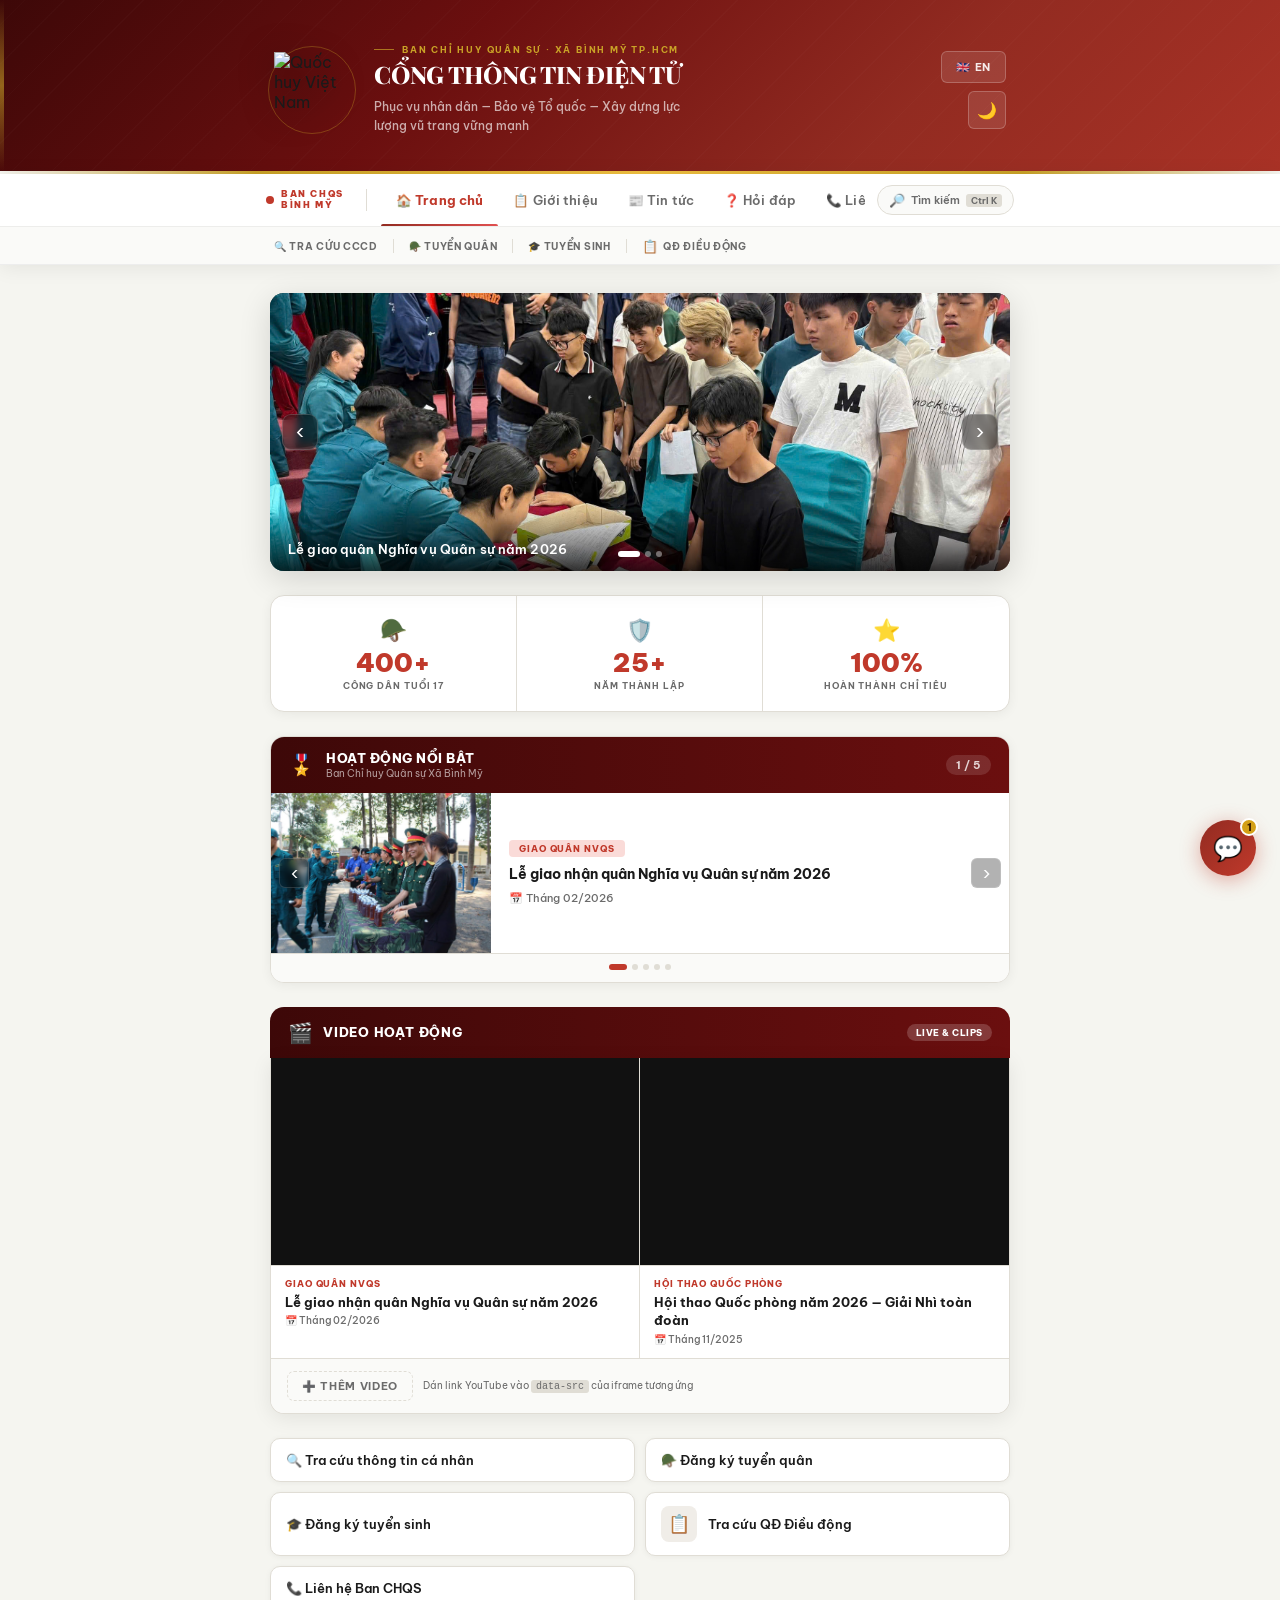
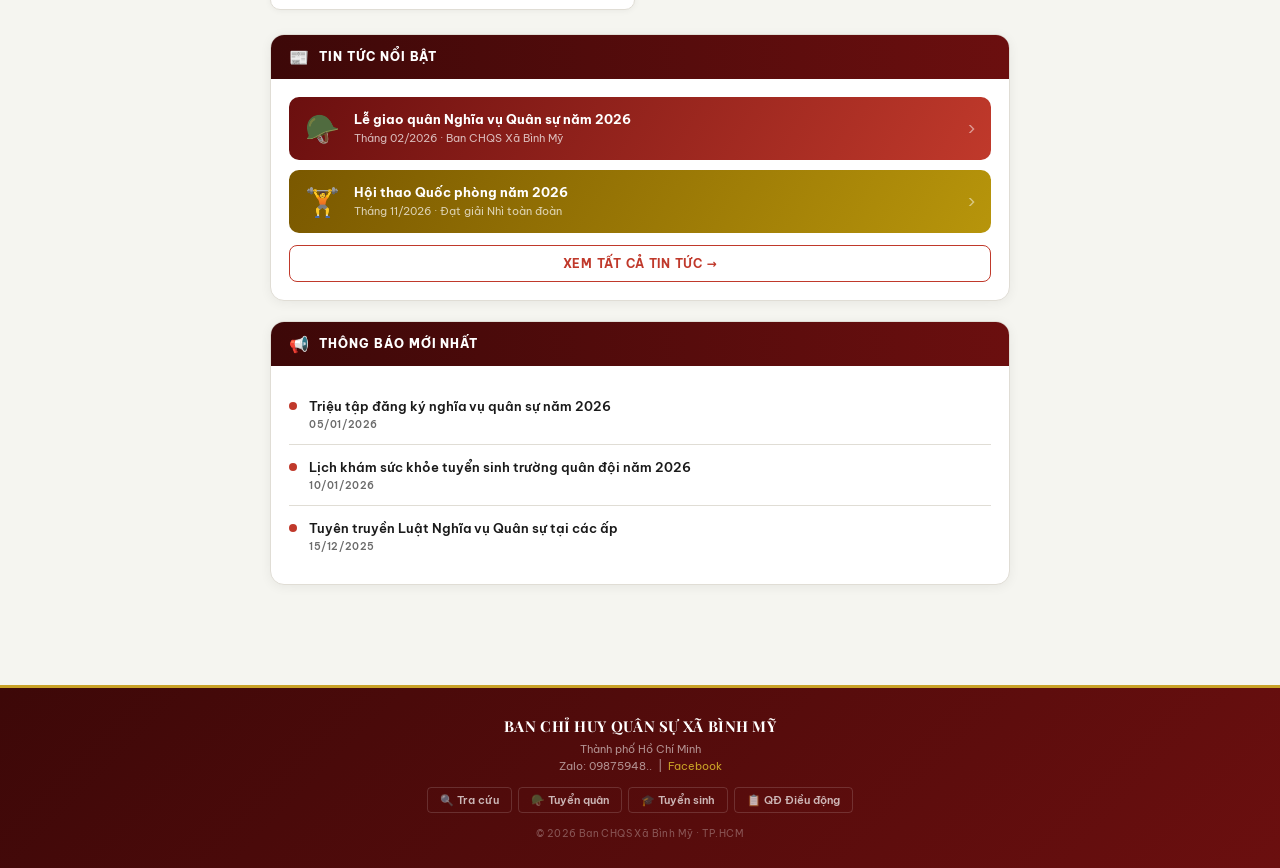
==== index.html @ fd4fa30b "Update index.html" ====
<!DOCTYPE html>
<html lang="vi">
<head>
<meta charset="UTF-8">
<meta name="viewport" content="width=device-width, initial-scale=1.0">
<title>Ban CHQS Xã Bình Mỹ — Cổng Thông Tin Điện Tử</title>
<link href="https://fonts.googleapis.com/css2?family=Be+Vietnam+Pro:wght@300;400;500;600;700;800;900&family=Playfair+Display:wght@700;800&display=swap" rel="stylesheet">
<link rel="stylesheet" href="style.css">
<style>
/* ═══════════════════ DESIGN TOKENS ═══════════════════ */
:root {
  --accent:      #C9A227;
  --accent-2:    #F0C040;
  --surface-2:   #F0EDE8;
  --card-radius: 14px;
}

/* ═══════════════════ RESET ═══════════════════ */
*,*::before,*::after{box-sizing:border-box;margin:0;padding:0}
html{scroll-behavior:smooth}
body{font-family:'Be Vietnam Pro',system-ui,sans-serif;background:var(--bg,#F2EFE9);color:var(--text,#1A1A1A);-webkit-font-smoothing:antialiased;overflow-x:hidden}
img{display:block;max-width:100%}
button{font-family:inherit;cursor:pointer}
a{text-decoration:none;color:inherit}

/* ═══════════════════ HERO ═══════════════════ */
.hero{width:100%;background:linear-gradient(135deg,#3D0808 0%,#6B0F0F 35%,#922B21 70%,#A93226 100%);position:relative;overflow:hidden}
.hero::before{content:'';position:absolute;inset:0;background:repeating-linear-gradient(-45deg,rgba(255,255,255,.015) 0px,rgba(255,255,255,.015) 1px,transparent 1px,transparent 28px)}
.hero::after{content:'';position:absolute;left:0;top:0;bottom:0;width:4px;background:linear-gradient(180deg,transparent,var(--accent),transparent);opacity:.6}
.hero-inner{max-width:780px;margin:0 auto;padding:44px 24px 36px;display:flex;align-items:center;gap:24px;position:relative;z-index:1}
.hero-logo-wrap{flex-shrink:0;position:relative}
.hero-logo-ring{position:absolute;inset:-6px;border-radius:50%;border:1.5px solid rgba(201,162,39,.35);animation:pulse-ring 3s ease-in-out infinite}
@keyframes pulse-ring{0%,100%{opacity:.35;transform:scale(1)}50%{opacity:.6;transform:scale(1.04)}}
.hero-logo{width:76px;height:76px;filter:drop-shadow(0 6px 18px rgba(0,0,0,.45));position:relative}
.hero-eyebrow{font-size:9px;font-weight:700;color:var(--accent);text-transform:uppercase;letter-spacing:.2em;margin-bottom:5px;display:flex;align-items:center;gap:8px}
.hero-eyebrow::before{content:'';width:20px;height:1px;background:var(--accent);opacity:.7}
.hero-title{font-family:'Playfair Display',serif;font-size:24px;font-weight:800;color:#fff;line-height:1.2;margin-bottom:8px;letter-spacing:-.01em}
.hero-tagline{font-size:12px;font-weight:500;color:rgba(255,255,255,.65);line-height:1.6;max-width:320px}
.hero-controls{margin-left:auto;display:flex;flex-direction:column;align-items:flex-end;gap:8px;flex-shrink:0}
.lang-btn{background:rgba(255,255,255,.1);border:1px solid rgba(255,255,255,.22);color:rgba(255,255,255,.9);padding:8px 14px;border-radius:6px;font-size:11px;font-weight:700;letter-spacing:.06em;transition:background .2s,border-color .2s;white-space:nowrap}
.lang-btn:hover{background:rgba(255,255,255,.18);border-color:rgba(255,255,255,.4)}
.theme-toggle{width:38px;height:38px;border-radius:6px;border:1px solid rgba(255,255,255,.22);background:rgba(255,255,255,.1);color:#fff;display:flex;align-items:center;justify-content:center;font-size:16px;transition:background .2s}
.theme-toggle:hover{background:rgba(255,255,255,.18)}
.gold-rule{width:100%;height:3px;background:linear-gradient(90deg,transparent 0%,var(--accent) 20%,var(--accent-2) 50%,var(--accent) 80%,transparent 100%)}

/* ═══════════════════ NAV REDESIGNED ═══════════════════ */
.main-nav{width:100%;position:sticky;top:0;z-index:300;background:var(--surface,#fff);border-bottom:1px solid rgba(0,0,0,.07);box-shadow:0 2px 20px rgba(0,0,0,.08);transition:box-shadow .3s}
.main-nav.scrolled{box-shadow:0 4px 32px rgba(0,0,0,.14)}

/* Top bar */
.nav-top{max-width:780px;margin:0 auto;display:flex;align-items:center;height:52px;padding:0 16px;gap:6px;position:relative}

/* Brand mark */
.nav-brand{display:flex;align-items:center;gap:7px;flex-shrink:0;margin-right:8px;text-decoration:none}
.nav-brand-pulse{width:8px;height:8px;border-radius:50%;background:var(--red,#C0392B);position:relative}
.nav-brand-pulse::after{content:'';position:absolute;inset:-3px;border-radius:50%;border:1.5px solid var(--red,#C0392B);opacity:0;animation:ripple 2s ease-out infinite}
@keyframes ripple{0%{opacity:.6;transform:scale(1)}100%{opacity:0;transform:scale(2.2)}}
.nav-brand-label{font-size:9px;font-weight:900;letter-spacing:.18em;text-transform:uppercase;color:var(--red,#C0392B);line-height:1.2;max-width:72px;display:none}

/* Tab rail with gliding indicator */
.nav-tabs{display:flex;align-items:stretch;flex:1;height:100%;position:relative;overflow-x:auto;scrollbar-width:none}
.nav-tabs::-webkit-scrollbar{display:none}
.nav-indicator{position:absolute;bottom:0;height:2.5px;background:linear-gradient(90deg,#922B21,#E05050);border-radius:2px 2px 0 0;transition:left .3s cubic-bezier(.4,0,.2,1),width .3s cubic-bezier(.4,0,.2,1);pointer-events:none}
.nav-tab{flex-shrink:0;height:100%;padding:0 15px;display:flex;align-items:center;gap:6px;font-size:12.5px;font-weight:600;color:var(--text-muted,#6B6B6B);background:none;border:none;white-space:nowrap;position:relative;transition:color .2s;letter-spacing:.01em}
.nav-tab .t-icon{font-size:14px;transition:transform .2s}
.nav-tab:hover{color:var(--red,#C0392B)}
.nav-tab:hover .t-icon{transform:scale(1.15)}
.nav-tab.active{color:var(--red,#C0392B);font-weight:700}

/* Right controls */
.nav-controls{display:flex;align-items:center;gap:5px;flex-shrink:0;margin-left:6px}
.nav-search-pill{display:flex;align-items:center;gap:6px;height:30px;padding:0 11px;background:var(--surface-alt,#F8F6F2);border:1px solid var(--border,#E0DAD0);border-radius:20px;font-size:11px;font-weight:600;color:var(--text-muted,#6B6B6B);cursor:pointer;transition:all .2s;white-space:nowrap}
.nav-search-pill:hover{border-color:var(--red,#C0392B);color:var(--red,#C0392B);background:rgba(192,57,43,.05)}
.nav-search-pill .pill-icon{font-size:13px}
.pill-kbd{font-size:9px;font-weight:700;padding:1px 5px;border-radius:3px;background:var(--border,#E0DAD0);color:var(--text-muted,#6B6B6B)}
.nav-icon-btn{width:30px;height:30px;border-radius:7px;border:1px solid var(--border,#E0DAD0);background:none;color:var(--text-muted,#6B6B6B);display:flex;align-items:center;justify-content:center;font-size:15px;transition:all .15s}
.nav-icon-btn:hover{background:var(--surface-alt,#F8F6F2);color:var(--text,#1A1A1A)}

/* Sub-links bar */
.nav-subbar{border-top:1px solid rgba(0,0,0,.05);background:var(--surface-alt,#F8F6F2);overflow:hidden;transition:max-height .3s cubic-bezier(.4,0,.2,1),opacity .3s;max-height:38px;opacity:1}
.nav-subbar-inner{max-width:780px;margin:0 auto;display:flex;align-items:center;height:38px;padding:0 14px;gap:2px;overflow-x:auto;scrollbar-width:none}
.nav-subbar-inner::-webkit-scrollbar{display:none}
.nav-sublink{flex-shrink:0;height:26px;padding:0 10px;display:flex;align-items:center;gap:5px;font-size:10px;font-weight:700;color:var(--text-muted,#6B6B6B);background:none;border:none;border-radius:5px;text-transform:uppercase;letter-spacing:.07em;transition:background .15s,color .15s;white-space:nowrap;text-decoration:none}
.nav-sublink:hover{background:rgba(192,57,43,.09);color:var(--red,#C0392B)}
.nav-sublink .sl-icon{font-size:13px}
.nav-sub-sep{width:1px;height:14px;background:var(--border,#E0DAD0);flex-shrink:0;margin:0 3px}

/* Mobile hamburger */
.nav-hamburger{display:none;width:30px;height:30px;border-radius:7px;border:1px solid var(--border,#E0DAD0);background:none;color:var(--text-muted,#6B6B6B);align-items:center;justify-content:center;font-size:18px;transition:background .15s;flex-shrink:0}
.nav-hamburger:hover{background:var(--surface-alt,#F8F6F2)}

/* Mobile drawer */
.nav-drawer{display:none;flex-direction:column;background:var(--surface,#fff);border-top:1px solid rgba(0,0,0,.06);overflow:hidden;max-height:0;transition:max-height .35s cubic-bezier(.4,0,.2,1)}
.nav-drawer.open{max-height:500px}
.nav-drawer-section-label{padding:9px 20px 4px;font-size:9px;font-weight:800;color:var(--text-muted,#6B6B6B);text-transform:uppercase;letter-spacing:.14em;background:var(--surface-alt,#F8F6F2)}
.nav-drawer-item{display:flex;align-items:center;gap:12px;padding:13px 20px;border-bottom:1px solid rgba(0,0,0,.04);font-size:14px;font-weight:600;color:var(--text,#1A1A1A);background:none;border-left:none;border-right:none;border-top:none;text-align:left;cursor:pointer;transition:background .15s,color .15s}
.nav-drawer-item:hover,.nav-drawer-item.active{background:rgba(192,57,43,.05);color:var(--red,#C0392B)}
.nav-drawer-item .di-icon{font-size:18px;width:26px;text-align:center}

/* Dark nav */
body.dark .main-nav{background:var(--surface);border-bottom-color:var(--border)}
body.dark .nav-subbar{background:var(--surface-alt)}
body.dark .nav-search-pill{background:var(--surface-alt);border-color:var(--border)}
body.dark .nav-icon-btn{border-color:var(--border)}
body.dark .nav-brand-label{color:var(--red)}
body.dark .nav-drawer{background:var(--surface)}
body.dark .nav-drawer-section-label{background:var(--surface-alt)}

/* ═══════════════════ SEARCH OVERLAY ═══════════════════ */
.search-overlay{display:none;position:fixed;inset:0;background:rgba(10,10,10,.65);backdrop-filter:blur(6px);z-index:500;padding:72px 16px 16px}
.search-overlay.open{display:block;animation:fadeIn .15s ease}
@keyframes fadeIn{from{opacity:0}to{opacity:1}}
.search-box{max-width:640px;margin:0 auto;background:var(--surface,#fff);border-radius:14px;box-shadow:0 24px 72px rgba(0,0,0,.4);overflow:hidden;animation:slideDown .22s ease}
@keyframes slideDown{from{opacity:0;transform:translateY(-18px)}to{opacity:1;transform:none}}
.search-input-wrap{display:flex;align-items:center;gap:10px;padding:14px 16px;border-bottom:1px solid var(--border,#E0DAD0)}
.search-input-wrap input{flex:1;border:none;outline:none;font-family:inherit;font-size:15px;background:transparent;color:var(--text,#1A1A1A)}
.search-input-wrap input::placeholder{color:var(--text-muted,#6B6B6B)}
.search-icon-btn{font-size:18px;color:var(--red,#C0392B);flex-shrink:0}
.search-close-btn{background:none;border:none;font-size:18px;color:var(--text-muted,#6B6B6B);flex-shrink:0;transition:color .2s}
.search-close-btn:hover{color:var(--red,#C0392B)}
.search-results{max-height:400px;overflow-y:auto}
.search-hint,.search-empty{padding:24px 16px;text-align:center;font-size:13px;color:var(--text-muted,#6B6B6B)}
.search-result-item{display:flex;gap:12px;align-items:flex-start;padding:12px 16px;cursor:pointer;border-bottom:1px solid var(--border,#E0DAD0);transition:background .12s}
.search-result-item:last-child{border-bottom:none}
.search-result-item:hover{background:var(--surface-alt,#F8F6F2)}
.search-result-icon{font-size:18px;flex-shrink:0;margin-top:1px}
.search-result-cat{font-size:9px;font-weight:700;color:var(--red,#C0392B);text-transform:uppercase;letter-spacing:.08em;margin-bottom:2px}
.search-result-title{font-size:13px;font-weight:600;color:var(--text,#1A1A1A);line-height:1.4}
.search-result-title mark{background:rgba(201,162,39,.2);color:#7A5C00;border-radius:2px;padding:0 2px;font-weight:700}
.search-result-desc{font-size:11px;color:var(--text-muted,#6B6B6B);margin-top:2px}

/* ═══════════════════ MAIN CONTAINER ═══════════════════ */
.main-container{max-width:780px;margin:28px auto 0;padding:0 20px 64px}
.section-page{display:none}
.section-page.active{display:block;animation:sectionIn .3s ease}
@keyframes sectionIn{from{opacity:0;transform:translateY(14px)}to{opacity:1;transform:none}}

/* ═══════════════════ SLIDER ═══════════════════ */
.slider-wrap{position:relative;border-radius:var(--card-radius);overflow:hidden;margin-bottom:24px;box-shadow:0 8px 32px rgba(0,0,0,.14);background:#111;aspect-ratio:16/6}
.slider-track{display:flex;transition:transform .48s cubic-bezier(.4,0,.2,1);height:100%}
.slide{min-width:100%;position:relative;height:100%;flex-shrink:0;overflow:hidden}
.slide img{width:100%;height:100%;object-fit:cover;display:block;transition:transform 6s ease}
.slider-wrap:hover .slide img{transform:scale(1.03)}
.slide-placeholder{display:none;width:100%;height:100%;background:linear-gradient(135deg,#2a0a0a,#6B0F0F);flex-direction:column;align-items:center;justify-content:center;gap:8px;color:rgba(255,255,255,.4);font-size:12px}
.slide-placeholder span{font-size:36px}
.slide-caption{position:absolute;bottom:0;left:0;right:0;background:linear-gradient(transparent,rgba(0,0,0,.78));color:#fff;font-size:13px;font-weight:600;padding:32px 18px 14px;letter-spacing:.01em}
.slider-btn{position:absolute;top:50%;transform:translateY(-50%);background:rgba(0,0,0,.38);border:1px solid rgba(255,255,255,.18);backdrop-filter:blur(4px);color:#fff;font-size:20px;width:36px;height:36px;border-radius:9px;display:flex;align-items:center;justify-content:center;transition:background .2s,transform .2s;z-index:5;padding:0;line-height:1}
.slider-btn:hover{background:rgba(0,0,0,.6);transform:translateY(-50%) scale(1.06)}
.slider-prev{left:12px}
.slider-next{right:12px}
.slider-dots{position:absolute;bottom:14px;left:50%;transform:translateX(-50%);display:flex;gap:5px;z-index:5}
.dot{width:6px;height:6px;border-radius:3px;background:rgba(255,255,255,.4);border:none;transition:all .25s;cursor:pointer}
.dot.active{background:#fff;width:22px}

/* ═══════════════════ STATS STRIP ═══════════════════ */
.stats-strip{display:grid;grid-template-columns:repeat(3,1fr);background:var(--surface,#fff);border:1px solid var(--border,#E0DAD0);border-radius:var(--card-radius);overflow:hidden;margin-bottom:24px;box-shadow:0 2px 12px rgba(0,0,0,.06)}
.stat-cell{padding:20px 16px;text-align:center;border-right:1px solid var(--border,#E0DAD0);position:relative;transition:background .2s;cursor:default}
.stat-cell:last-child{border-right:none}
.stat-cell:hover{background:rgba(192,57,43,.03)}
.stat-cell::after{content:'';position:absolute;bottom:0;left:25%;right:25%;height:2px;background:var(--red,#C0392B);border-radius:1px;opacity:0;transition:opacity .2s,left .2s,right .2s}
.stat-cell:hover::after{opacity:1;left:15%;right:15%}
.stat-icon{font-size:22px;margin-bottom:6px}
.stat-icon img{width:28px;height:28px;object-fit:contain;margin:0 auto}
.stat-num{font-size:26px;font-weight:900;color:var(--red,#C0392B);line-height:1;margin-bottom:4px}
.stat-lbl{font-size:9px;font-weight:700;color:var(--text-muted,#6B6B6B);text-transform:uppercase;letter-spacing:.1em}

/* ═══════════════════ ACTIVITY SLIDER ═══════════════════ */
.act-wrap{background:var(--surface,#fff);border:1px solid var(--border,#E0DAD0);border-radius:var(--card-radius);overflow:hidden;margin-bottom:24px;box-shadow:0 2px 12px rgba(0,0,0,.06)}
.act-head{background:linear-gradient(90deg,#3D0808,#6B0F0F);padding:13px 18px;display:flex;align-items:center;gap:12px}
.act-head-icon{font-size:20px}
.act-head-title{font-size:13px;font-weight:800;color:#fff;letter-spacing:.04em}
.act-head-sub{font-size:10px;color:rgba(255,255,255,.6);margin-top:1px}
.act-counter{margin-left:auto;font-size:11px;font-weight:700;color:rgba(255,255,255,.8);background:rgba(255,255,255,.12);padding:3px 10px;border-radius:20px}
.act-track-wrap{position:relative;overflow:hidden}
.act-track{display:flex;transition:transform .42s cubic-bezier(.4,0,.2,1)}
.act-slide{min-width:100%;flex-shrink:0;display:flex;align-items:stretch}
.act-img-area{width:220px;min-width:220px;height:160px;overflow:hidden;flex-shrink:0;position:relative}
.act-img-area img{width:100%;height:100%;object-fit:cover;transition:transform .4s ease}
.act-img-area:hover img{transform:scale(1.06)}
.act-img-ph{display:none;width:100%;height:100%;background:linear-gradient(135deg,#3a0a0a,#6B0F0F);align-items:center;justify-content:center;font-size:38px}
.act-info{flex:1;padding:16px 18px;display:flex;flex-direction:column;justify-content:center;gap:7px}
.act-tag{display:inline-flex;align-self:flex-start;font-size:9px;font-weight:800;padding:3px 10px;border-radius:4px;background:var(--red-light,#FADBD8);color:var(--red,#C0392B);text-transform:uppercase;letter-spacing:.1em}
.act-name{font-size:14px;font-weight:700;color:var(--text,#1A1A1A);line-height:1.45}
.act-date{font-size:11px;color:var(--text-muted,#6B6B6B);font-weight:500}
.act-nav-btn{position:absolute;top:50%;transform:translateY(-50%);background:rgba(0,0,0,.3);border:1px solid rgba(255,255,255,.15);backdrop-filter:blur(3px);color:#fff;font-size:18px;width:30px;height:30px;border-radius:6px;display:flex;align-items:center;justify-content:center;z-index:5;transition:background .2s;padding:0}
.act-nav-btn:hover{background:rgba(0,0,0,.55)}
.act-prev-btn{left:8px}
.act-next-btn{right:8px}
.act-dots-row{display:flex;justify-content:center;gap:5px;padding:10px 0 12px;background:var(--surface-alt,#F8F6F2);border-top:1px solid var(--border,#E0DAD0)}
.act-dot{width:6px;height:6px;border-radius:3px;background:var(--border,#E0DAD0);border:none;cursor:pointer;transition:all .22s}
.act-dot.active{background:var(--red,#C0392B);width:18px}

/* ═══════════════════ VIDEO SECTION ═══════════════════ */
.video-section{margin-bottom:24px}
.vs-head{background:linear-gradient(90deg,#3D0808,#6B0F0F);border-radius:var(--card-radius) var(--card-radius) 0 0;padding:13px 18px;display:flex;align-items:center;gap:10px}
.vs-head-icon{font-size:20px}
.vs-head-title{font-size:13px;font-weight:800;color:#fff;text-transform:uppercase;letter-spacing:.06em;flex:1}
.vs-head-badge{font-size:9px;font-weight:800;color:#fff;background:rgba(255,255,255,.18);padding:3px 9px;border-radius:20px;letter-spacing:.06em}

.vs-grid{display:grid;grid-template-columns:1fr 1fr;gap:0;background:var(--surface,#fff);border:1px solid var(--border,#E0DAD0);border-top:none;border-radius:0 0 var(--card-radius) var(--card-radius);overflow:hidden;box-shadow:0 4px 20px rgba(0,0,0,.08)}

/* Video card */
.video-card{position:relative;overflow:hidden;cursor:pointer;group:true}
.video-card:first-child{border-right:1px solid var(--border,#E0DAD0)}
.video-embed-wrap{position:relative;width:100%;padding-bottom:56.25%;background:#111}
.video-embed-wrap iframe{position:absolute;inset:0;width:100%;height:100%;border:none}

/* Custom video upload area */
.video-placeholder{position:relative;padding-bottom:56.25%;background:linear-gradient(135deg,#1a1a1a,#2a0a0a);overflow:hidden}
.video-ph-inner{position:absolute;inset:0;display:flex;flex-direction:column;align-items:center;justify-content:center;gap:10px;color:rgba(255,255,255,.5)}
.video-ph-icon{font-size:40px;opacity:.6}
.video-ph-text{font-size:12px;font-weight:600;text-align:center;line-height:1.5}
.video-ph-sub{font-size:10px;opacity:.6;text-align:center}

/* Play overlay */
.video-play-overlay{position:absolute;inset:0;display:flex;align-items:center;justify-content:center;background:rgba(0,0,0,.35);opacity:0;transition:opacity .25s;z-index:2}
.video-card:hover .video-play-overlay{opacity:1}
.play-btn-circle{width:56px;height:56px;border-radius:50%;background:rgba(255,255,255,.92);display:flex;align-items:center;justify-content:center;font-size:22px;transform:scale(.85);transition:transform .25s}
.video-card:hover .play-btn-circle{transform:scale(1)}

/* Video meta */
.video-meta{padding:12px 14px;background:var(--surface,#fff);border-top:1px solid var(--border,#E0DAD0)}
.video-meta-tag{font-size:9px;font-weight:800;color:var(--red,#C0392B);text-transform:uppercase;letter-spacing:.1em;margin-bottom:4px}
.video-meta-title{font-size:13px;font-weight:700;color:var(--text,#1A1A1A);line-height:1.4;margin-bottom:3px}
.video-meta-date{font-size:10px;color:var(--text-muted,#6B6B6B);font-weight:500}

/* Add video button */
.add-video-row{grid-column:1/-1;border-top:1px solid var(--border,#E0DAD0);padding:12px 16px;display:flex;align-items:center;gap:10px;background:var(--surface-alt,#F8F6F2)}
.add-video-btn{display:flex;align-items:center;gap:7px;padding:7px 14px;border:1.5px dashed var(--border,#E0DAD0);border-radius:7px;background:none;font-family:inherit;font-size:11px;font-weight:700;color:var(--text-muted,#6B6B6B);cursor:pointer;transition:all .2s;text-transform:uppercase;letter-spacing:.06em}
.add-video-btn:hover{border-color:var(--red,#C0392B);color:var(--red,#C0392B);background:rgba(192,57,43,.05)}
.add-video-hint{font-size:10px;color:var(--text-muted,#6B6B6B);flex:1}

/* ═══════════════════ QUICK GRID ═══════════════════ */
.quick-grid{display:grid;grid-template-columns:repeat(2,1fr);gap:10px;margin-bottom:24px}
.quick-card{background:var(--surface,#fff);border:1px solid var(--border,#E0DAD0);border-radius:10px;padding:13px 15px;display:flex;align-items:center;gap:11px;font-size:13px;font-weight:600;color:var(--text,#1A1A1A);box-shadow:0 1px 6px rgba(0,0,0,.05);transition:border-color .2s,box-shadow .2s,transform .18s;cursor:pointer;position:relative;overflow:hidden}
.quick-card::before{content:'';position:absolute;inset:0;background:linear-gradient(135deg,rgba(192,57,43,.04),transparent);opacity:0;transition:opacity .2s}
.quick-card:hover{border-color:var(--red,#C0392B);box-shadow:0 6px 20px rgba(192,57,43,.13);transform:translateY(-2px);color:var(--red,#C0392B)}
.quick-card:hover::before{opacity:1}
.quick-icon{width:36px;height:36px;border-radius:8px;background:var(--surface-2,#F0EDE8);display:flex;align-items:center;justify-content:center;font-size:18px;flex-shrink:0;transition:background .2s,transform .2s}
.quick-card:hover .quick-icon{background:rgba(192,57,43,.1);transform:scale(1.1)}

/* ═══════════════════ SECTION CARD ═══════════════════ */
.s-card{background:var(--surface,#fff);border:1px solid var(--border,#E0DAD0);border-radius:var(--card-radius);overflow:hidden;margin-bottom:20px;box-shadow:0 2px 12px rgba(0,0,0,.06)}
.s-card-head{background:linear-gradient(90deg,#3D0808,#6B0F0F);padding:12px 18px;display:flex;align-items:center;gap:10px}
.s-card-head h3{font-size:12px;font-weight:800;color:#fff;text-transform:uppercase;letter-spacing:.08em;flex:1}
.s-card-head .h-icon{font-size:16px}
.s-card-body{padding:18px}

/* ═══════════════════ NEWS BANNERS ═══════════════════ */
.news-banner{display:flex;align-items:center;gap:14px;padding:14px 16px;border-radius:10px;margin-bottom:10px;cursor:pointer;transition:opacity .2s,transform .18s;position:relative;overflow:hidden}
.news-banner::after{content:'';position:absolute;inset:0;background:rgba(255,255,255,.06);opacity:0;transition:opacity .2s}
.news-banner:hover{opacity:.95;transform:translateX(4px)}
.news-banner:hover::after{opacity:1}
.news-banner-1{background:linear-gradient(120deg,#6B0F0F,#C0392B)}
.news-banner-2{background:linear-gradient(120deg,#7A5800,#B7950B)}
.nb-icon{font-size:28px;flex-shrink:0}
.nb-text h4{font-size:13px;font-weight:700;color:#fff;margin-bottom:3px;line-height:1.3}
.nb-text p{font-size:11px;color:rgba(255,255,255,.7)}
.nb-arrow{margin-left:auto;font-size:18px;color:rgba(255,255,255,.5);flex-shrink:0;transition:transform .2s}
.news-banner:hover .nb-arrow{transform:translateX(4px)}
.viewall-btn{display:flex;align-items:center;justify-content:center;gap:6px;width:100%;padding:10px;margin-top:12px;background:none;border:1.5px solid var(--red,#C0392B);border-radius:8px;font-family:inherit;font-size:12px;font-weight:700;color:var(--red,#C0392B);text-transform:uppercase;letter-spacing:.06em;transition:background .2s,color .2s,transform .15s}
.viewall-btn:hover{background:var(--red,#C0392B);color:#fff;transform:translateY(-1px)}

/* ═══════════════════ NOTICE LIST ═══════════════════ */
.notice-list{display:flex;flex-direction:column}
.notice-item{display:flex;gap:12px;align-items:flex-start;padding:13px 0;border-bottom:1px solid var(--border,#E0DAD0);transition:padding-left .2s}
.notice-item:last-child{border-bottom:none}
.notice-item:hover{padding-left:6px}
.notice-dot{width:8px;height:8px;border-radius:50%;background:var(--red,#C0392B);flex-shrink:0;margin-top:5px;transition:transform .2s}
.notice-item:hover .notice-dot{transform:scale(1.4)}
.notice-title{font-size:13px;font-weight:600;color:var(--text,#1A1A1A);line-height:1.4;margin-bottom:3px}
.notice-date{font-size:10px;color:var(--text-muted,#6B6B6B);font-weight:600;text-transform:uppercase;letter-spacing:.06em}

/* ═══════════════════ NEWS LIST ═══════════════════ */
.news-list{display:flex;flex-direction:column;gap:12px}
.news-item{display:flex;gap:14px;padding:14px;background:var(--surface,#fff);border:1px solid var(--border,#E0DAD0);border-radius:10px;cursor:pointer;transition:border-color .2s,box-shadow .2s,transform .18s;box-shadow:0 1px 6px rgba(0,0,0,.05)}
.news-item:hover{border-color:var(--red,#C0392B);box-shadow:0 6px 22px rgba(192,57,43,.12);transform:translateY(-2px)}
.news-thumb{width:72px;height:66px;border-radius:8px;background:var(--surface-2,#F0EDE8);display:flex;align-items:center;justify-content:center;font-size:26px;flex-shrink:0;transition:transform .2s}
.news-item:hover .news-thumb{transform:scale(1.06)}
.news-content{flex:1;min-width:0}
.news-cat{font-size:9px;font-weight:800;padding:2px 8px;border-radius:4px;background:var(--red-light,#FADBD8);color:var(--red,#C0392B);text-transform:uppercase;letter-spacing:.08em;display:inline-block;margin-bottom:5px}
.news-title{font-size:13px;font-weight:600;color:var(--text,#1A1A1A);line-height:1.45;margin-bottom:4px}
.news-date{font-size:10px;color:var(--text-muted,#6B6B6B);font-weight:500}

/* NEWS MODAL */
.news-modal{display:none;position:fixed;inset:0;background:rgba(10,10,10,.65);backdrop-filter:blur(5px);z-index:600;padding:16px;overflow-y:auto}
.news-modal.open{display:flex;align-items:flex-start;justify-content:center}
.news-modal-box{background:var(--surface,#fff);border-radius:14px;max-width:680px;width:100%;margin-top:24px;overflow:hidden;box-shadow:0 24px 72px rgba(0,0,0,.35);animation:sectionIn .25s ease}
.news-modal-head{background:linear-gradient(90deg,#3D0808,#C0392B);padding:15px 18px;display:flex;align-items:center;justify-content:space-between}
.news-modal-head h3{font-size:13px;font-weight:700;color:#fff;flex:1;line-height:1.4}
.modal-close-btn{width:28px;height:28px;border-radius:6px;background:rgba(255,255,255,.15);border:none;color:#fff;font-size:14px;display:flex;align-items:center;justify-content:center;flex-shrink:0;margin-left:12px;transition:background .2s}
.modal-close-btn:hover{background:rgba(255,255,255,.28)}
.news-modal-body{padding:18px}
.img-placeholder{width:100%;height:160px;background:var(--surface-2,#F0EDE8);border-radius:8px;border:1px dashed var(--border,#E0DAD0);display:flex;flex-direction:column;align-items:center;justify-content:center;color:var(--text-muted,#6B6B6B);font-size:12px;gap:8px;margin-bottom:14px}
.img-placeholder span{font-size:32px}
.news-modal-body p{font-size:14px;color:var(--text,#1A1A1A);line-height:1.8}

/* ═══════════════════ GIỚI THIỆU ═══════════════════ */
.intro-block{padding:14px 0;border-bottom:1px solid var(--border,#E0DAD0)}
.intro-block:last-child{border-bottom:none}
.intro-block p{font-size:14px;color:var(--text,#1A1A1A);line-height:1.75;text-align:justify}
.org-chart{display:flex;flex-direction:column;gap:8px}
.org-item{display:flex;align-items:center;gap:12px;padding:12px 14px;background:var(--surface-alt,#F8F6F2);border-radius:8px;border-left:3px solid var(--red,#C0392B);transition:transform .2s,box-shadow .2s}
.org-item:hover{transform:translateX(3px);box-shadow:0 2px 12px rgba(192,57,43,.1)}
.org-item.sub{margin-left:20px;border-left-color:var(--accent,#C9A227)}
.org-icon-wrap{width:36px;height:36px;border-radius:8px;background:var(--surface,#fff);border:1px solid var(--border,#E0DAD0);display:flex;align-items:center;justify-content:center;font-size:18px;flex-shrink:0}
.org-title{font-size:13px;font-weight:700;color:var(--text,#1A1A1A)}
.org-desc{font-size:11px;color:var(--text-muted,#6B6B6B);margin-top:2px;line-height:1.4}
.duty-list{list-style:none;display:flex;flex-direction:column;gap:8px}
.duty-item{display:flex;gap:12px;align-items:flex-start;padding:12px 14px;background:var(--surface-alt,#F8F6F2);border-radius:8px;border:1px solid var(--border,#E0DAD0);transition:border-color .2s}
.duty-item:hover{border-color:var(--red,#C0392B)}
.duty-num{width:24px;height:24px;border-radius:6px;background:var(--red,#C0392B);color:#fff;font-size:11px;font-weight:800;display:flex;align-items:center;justify-content:center;flex-shrink:0}
.duty-text{font-size:13px;color:var(--text,#1A1A1A);line-height:1.55}
.icon-box{width:36px;height:36px;border-radius:8px;background:var(--surface,#fff);border:1px solid var(--border,#E0DAD0);display:inline-flex;align-items:center;justify-content:center;font-size:18px;flex-shrink:0;overflow:hidden}
.icon-box img{width:20px;height:20px;object-fit:contain}

/* ═══════════════════ HỎI ĐÁP ═══════════════════ */
.faq-list{display:flex;flex-direction:column;gap:6px}
.faq-item{border:1px solid var(--border,#E0DAD0);border-radius:8px;overflow:hidden;transition:border-color .2s}
.faq-item:has(.faq-question.open){border-color:var(--red,#C0392B)}
.faq-question{width:100%;padding:13px 16px;background:var(--surface-alt,#F8F6F2);border:none;text-align:left;font-family:inherit;font-size:13px;font-weight:600;color:var(--text,#1A1A1A);cursor:pointer;display:flex;align-items:center;justify-content:space-between;gap:10px;transition:background .15s,color .15s}
.faq-question:hover{background:rgba(192,57,43,.06);color:var(--red,#C0392B)}
.faq-question.open{background:rgba(192,57,43,.08);color:var(--red,#C0392B)}
.faq-arrow{font-size:13px;flex-shrink:0;transition:transform .25s}
.faq-question.open .faq-arrow{transform:rotate(180deg)}
.faq-answer{display:none;padding:13px 16px;font-size:13px;color:var(--text,#1A1A1A);line-height:1.7;border-top:1px solid var(--border,#E0DAD0);background:var(--surface,#fff);animation:fadeIn .2s ease}
.faq-answer.open{display:block}

/* ═══════════════════ LIÊN HỆ ═══════════════════ */
.contact-grid{display:grid;grid-template-columns:1fr 1fr;gap:10px;margin-bottom:16px}
.contact-cell{display:flex;gap:12px;align-items:flex-start;padding:14px;background:var(--surface-alt,#F8F6F2);border-radius:8px;border:1px solid var(--border,#E0DAD0);transition:border-color .2s,transform .2s}
.contact-cell:hover{border-color:var(--red,#C0392B);transform:translateY(-1px)}
.contact-icon{font-size:20px;flex-shrink:0}
.contact-lbl{font-size:9px;font-weight:800;color:var(--text-muted,#6B6B6B);text-transform:uppercase;letter-spacing:.1em;margin-bottom:3px}
.contact-val{font-size:13px;font-weight:600;color:var(--text,#1A1A1A)}
.form-group{margin-bottom:12px}
.form-label{display:block;font-size:10px;font-weight:700;color:var(--text-muted,#6B6B6B);text-transform:uppercase;letter-spacing:.08em;margin-bottom:5px}
.form-control{width:100%;height:44px;border:1.5px solid var(--border,#E0DAD0);border-radius:8px;padding:0 12px;font-family:inherit;font-size:13px;color:var(--text,#1A1A1A);background:var(--surface,#fff);outline:none;transition:border-color .2s,box-shadow .2s}
.form-control:focus{border-color:var(--red,#C0392B);box-shadow:0 0 0 3px rgba(192,57,43,.08)}
.form-control::placeholder{color:var(--text-muted,#6B6B6B);font-weight:400}
textarea.form-control{height:auto;padding:10px 12px;resize:vertical;min-height:88px}
.form-row{display:grid;grid-template-columns:1fr 1fr;gap:10px}
.btn-submit{width:100%;height:46px;margin-top:12px;background:linear-gradient(90deg,#3D0808,#C0392B);color:#fff;border:none;border-radius:8px;font-family:inherit;font-size:13px;font-weight:800;letter-spacing:.06em;text-transform:uppercase;display:flex;align-items:center;justify-content:center;gap:8px;transition:opacity .2s,transform .15s}
.btn-submit:hover{opacity:.9;transform:translateY(-1px)}
.btn-submit svg{width:16px;height:16px}
.success-msg{display:none;margin-top:12px;padding:12px 14px;background:#D5F5E3;border:1px solid #A9DFBF;border-radius:8px;font-size:13px;font-weight:600;color:#1E8449;text-align:center}

/* ═══════════════════ FOOTER ═══════════════════ */
.site-footer{width:100%;background:linear-gradient(135deg,#3D0808,#6B0F0F);padding:28px 20px;margin-top:16px;border-top:3px solid var(--accent,#C9A227)}
.site-footer-inner{max-width:780px;margin:0 auto;text-align:center}
.site-footer h4{font-family:'Playfair Display',serif;font-size:15px;font-weight:700;color:#fff;margin-bottom:6px;letter-spacing:.02em}
.site-footer p{font-size:11px;color:rgba(255,255,255,.55);margin-bottom:3px}
.footer-links{display:flex;justify-content:center;flex-wrap:wrap;gap:6px;margin-top:14px}
.footer-links a{font-size:11px;font-weight:600;color:rgba(255,255,255,.7);text-decoration:none;padding:5px 12px;border-radius:4px;border:1px solid rgba(255,255,255,.15);transition:background .2s,color .2s,border-color .2s}
.footer-links a:hover{background:rgba(201,162,39,.15);color:var(--accent,#C9A227);border-color:rgba(201,162,39,.4)}
.footer-copy{font-size:10px;color:rgba(255,255,255,.3);margin-top:14px;letter-spacing:.04em}

/* ═══════════════════ DARK MODE ═══════════════════ */
body.dark .stat-cell,body.dark .news-item,body.dark .s-card,body.dark .act-wrap,body.dark .stats-strip,body.dark .quick-card{background:var(--surface);border-color:var(--border)}
body.dark .form-control{background:var(--surface-alt);color:var(--text);border-color:var(--border)}
body.dark .form-control::placeholder{color:var(--text-muted)}
body.dark .search-box,body.dark .news-modal-box{background:var(--surface)}
body.dark .img-placeholder{background:var(--surface-alt)}
body.dark .video-section .vs-grid{background:var(--surface)}
body.dark .video-meta{background:var(--surface);border-top-color:var(--border)}
body.dark .add-video-row{background:var(--surface-alt)}

/* ═══════════════════ SCROLL REVEAL ═══════════════════ */
.reveal{opacity:0;transform:translateY(20px);transition:opacity .5s ease,transform .5s ease}
.reveal.visible{opacity:1;transform:none}

/* ═══════════════════ RESPONSIVE ═══════════════════ */
@media(min-width:641px){.nav-brand-label{display:block}}
@media(max-width:640px){.nav-tabs{display:none}.nav-hamburger{display:flex}.nav-drawer{display:flex}.nav-brand-label{display:none}.pill-kbd{display:none}.nav-search-pill span:not(.pill-icon){display:none}.nav-search-pill{width:30px;padding:0;justify-content:center;border-radius:7px}}
@media(max-width:992px){.hero-title{font-size:21px}.act-img-area{width:190px;min-width:190px;height:140px}}
@media(max-width:768px){.hero-inner{padding:32px 18px 26px;gap:16px}.hero-title{font-size:19px}.hero-logo{width:64px;height:64px}.act-img-area{width:160px;min-width:160px;height:130px}.quick-grid{grid-template-columns:1fr 1fr}.contact-grid{grid-template-columns:1fr 1fr}.slider-wrap{aspect-ratio:16/7}.vs-grid{grid-template-columns:1fr}}
@media(max-width:560px){.main-container{padding:0 14px 50px;margin-top:20px}.hero-inner{padding:22px 14px 20px;gap:12px}.hero-title{font-size:16px}.hero-logo{width:54px;height:54px}.hero-tagline{font-size:11px}.hero-controls{gap:6px}.lang-btn{padding:6px 10px;font-size:10px}.slider-wrap{aspect-ratio:16/8}.stats-strip{grid-template-columns:repeat(3,1fr)}.stat-num{font-size:20px}.stat-lbl{font-size:8px}.act-img-area{width:120px;min-width:120px;height:110px}.act-name{font-size:12px}.act-info{padding:12px;gap:5px}.quick-grid{grid-template-columns:1fr 1fr;gap:8px}.quick-card{padding:11px 12px;font-size:12px;gap:10px}.quick-icon{width:32px;height:32px;font-size:16px}.contact-grid{grid-template-columns:1fr}.form-row{grid-template-columns:1fr}.org-item.sub{margin-left:10px}.s-card-head h3{font-size:11px}.vs-grid{grid-template-columns:1fr}}
@media(max-width:400px){.hero-inner{padding:18px 12px;flex-wrap:wrap}.hero-controls{flex-direction:row;margin-left:0}.hero-title{font-size:15px}.hero-logo{width:48px;height:48px}.stat-cell{padding:14px 8px}.act-img-area{width:110px;min-width:110px;height:100px}}
</style>
</head>
<body style="align-items:stretch;padding:0;">

<!-- ═══ HERO ═══ -->
<div class="hero">
  <div class="hero-inner">
    <div class="hero-logo-wrap">
      <div class="hero-logo-ring"></div>
      <img class="hero-logo" src="https://upload.wikimedia.org/wikipedia/commons/a/a3/Emblem_of_Vietnam.svg" alt="Quốc huy Việt Nam">
    </div>
    <div class="hero-text">
      <div class="hero-eyebrow" data-i18n="hero.subtitle">Ban Chỉ huy Quân sự · Xã Bình Mỹ TP.HCM</div>
      <h1 class="hero-title" data-i18n="hero.title">CỔNG THÔNG TIN ĐIỆN TỬ</h1>
      <p class="hero-tagline" data-i18n="hero.desc">Phục vụ nhân dân — Bảo vệ Tổ quốc — Xây dựng lực lượng vũ trang vững mạnh</p>
    </div>
    <div class="hero-controls">
      <button id="lang-toggle-btn" class="lang-btn" onclick="toggleLang()">🇬🇧 EN</button>
      <button id="theme-toggle" class="theme-toggle" aria-label="Dark mode">🌙</button>
    </div>
  </div>
</div>
<div class="gold-rule"></div>

<!-- ═══ NAV ═══ -->
<nav class="main-nav" id="main-nav">
  <!-- Top bar -->
  <div class="nav-top">
    <div class="nav-brand">
      <div class="nav-brand-pulse"></div>
      <div class="nav-brand-label">BAN CHQS<br>BÌNH MỸ</div>
    </div>
    <div class="nav-divider" style="width:1px;height:22px;background:var(--border,#E0DAD0);flex-shrink:0;margin:0 8px;display:none;" id="nav-divider-brand"></div>

    <!-- Tab rail -->
    <div class="nav-tabs" id="nav-tabs">
      <div class="nav-indicator" id="nav-indicator"></div>
      <button class="nav-tab active" onclick="showSection('home',this)" data-i18n="nav.home"><span class="t-icon">🏠</span>Trang chủ</button>
      <button class="nav-tab" onclick="showSection('gioithieu',this)" data-i18n="nav.intro"><span class="t-icon">📋</span>Giới thiệu</button>
      <button class="nav-tab" onclick="showSection('tintuc',this)" data-i18n="nav.news"><span class="t-icon">📰</span>Tin tức</button>
      <button class="nav-tab" onclick="showSection('hoidap',this)" data-i18n="nav.faq"><span class="t-icon">❓</span>Hỏi đáp</button>
      <button class="nav-tab" onclick="showSection('lienhe',this)" data-i18n="nav.contact"><span class="t-icon">📞</span>Liên hệ</button>
    </div>

    <!-- Right controls -->
    <div class="nav-controls">
      <button class="nav-search-pill" onclick="openSearch()" title="Ctrl+K">
        <span class="pill-icon">🔎</span>
        <span>Tìm kiếm</span>
        <span class="pill-kbd">Ctrl K</span>
      </button>
      <button class="nav-hamburger" id="nav-hamburger" onclick="toggleDrawer()" aria-label="Menu">☰</button>
    </div>
  </div>

  <!-- Sub-links bar -->
  <div class="nav-subbar" id="nav-subbar">
    <div class="nav-subbar-inner">
      <button class="nav-sublink" onclick="location.href='tracuu.html'" data-i18n="nav.lookup"><span class="sl-icon">🔍</span>Tra cứu CCCD</button>
      <div class="nav-sub-sep"></div>
      <button class="nav-sublink" onclick="location.href='tuyen-quan.html'" data-i18n="nav.recruit"><span class="sl-icon">🪖</span>Tuyển quân</button>
      <div class="nav-sub-sep"></div>
      <button class="nav-sublink" onclick="location.href='tuyen-sinh.html'" data-i18n="nav.edu"><span class="sl-icon">🎓</span>Tuyển sinh</button>
      <div class="nav-sub-sep"></div>
      <button class="nav-sublink" onclick="location.href='tracuu-dieudong.html'" data-i18n="nav.dieudong"><span class="sl-icon">📋</span>QĐ Điều động</button>
    </div>
  </div>

  <!-- Mobile drawer -->
  <div class="nav-drawer" id="nav-drawer">
    <div class="nav-drawer-section-label">Nội dung</div>
    <button class="nav-drawer-item active" onclick="showSection('home');closeDrawer()"><span class="di-icon">🏠</span>Trang chủ</button>
    <button class="nav-drawer-item" onclick="showSection('gioithieu');closeDrawer()"><span class="di-icon">📋</span>Giới thiệu</button>
    <button class="nav-drawer-item" onclick="showSection('tintuc');closeDrawer()"><span class="di-icon">📰</span>Tin tức</button>
    <button class="nav-drawer-item" onclick="showSection('hoidap');closeDrawer()"><span class="di-icon">❓</span>Hỏi đáp</button>
    <button class="nav-drawer-item" onclick="showSection('lienhe');closeDrawer()"><span class="di-icon">📞</span>Liên hệ</button>
    <div class="nav-drawer-section-label">Tra cứu & Dịch vụ</div>
    <button class="nav-drawer-item" onclick="location.href='tracuu.html'"><span class="di-icon">🔍</span>Tra cứu CCCD</button>
    <button class="nav-drawer-item" onclick="location.href='tuyen-quan.html'"><span class="di-icon">🪖</span>Đăng ký Tuyển quân</button>
    <button class="nav-drawer-item" onclick="location.href='tuyen-sinh.html'"><span class="di-icon">🎓</span>Đăng ký Tuyển sinh</button>
    <button class="nav-drawer-item" onclick="location.href='tracuu-dieudong.html'"><span class="di-icon">📋</span>Tra cứu QĐ Điều động</button>
  </div>
</nav>

<!-- ═══ SEARCH OVERLAY ═══ -->
<div class="search-overlay" id="search-overlay" onclick="closeSearchOverlay(event)">
  <div class="search-box">
    <div class="search-input-wrap">
      <span class="search-icon-btn">🔎</span>
      <input id="search-input" type="text" data-i18n-ph="search.placeholder"
        placeholder="Tìm kiếm tin tức, hỏi đáp, giới thiệu..."
        oninput="doSearch(this.value)"
        onkeydown="if(event.key==='Escape')closeSearch()">
      <button class="search-close-btn" onclick="closeSearch()">✕</button>
    </div>
    <div class="search-results" id="search-results">
      <div class="search-hint" data-i18n="search.hint">Nhập từ khóa để tìm kiếm...</div>
    </div>
  </div>
</div>

<!-- ═══ MAIN ═══ -->
<div class="main-container">

  <!-- ── TRANG CHỦ ── -->
  <div id="sec-home" class="section-page active">

    <!-- Slider -->
    <div class="slider-wrap reveal">
      <div class="slider-track" id="slider-track">
        <div class="slide">
          <img src="images/anh1.jpg" alt="" onerror="this.style.display='none';this.nextElementSibling.style.display='flex'">
          <div class="slide-placeholder"><span>🖼️</span>Ảnh 1</div>
          <div class="slide-caption" data-i18n="slide.1">Lễ giao quân Nghĩa vụ Quân sự năm 2026</div>
        </div>
        <div class="slide">
          <img src="images/anh2.jpg" alt="" onerror="this.style.display='none';this.nextElementSibling.style.display='flex'">
          <div class="slide-placeholder"><span>🖼️</span>Ảnh 2</div>
          <div class="slide-caption" data-i18n="slide.2">Hội thao Quốc phòng năm 2026</div>
        </div>
        <div class="slide">
          <img src="images/anh3.jpg" alt="" onerror="this.style.display='none';this.nextElementSibling.style.display='flex'">
          <div class="slide-placeholder"><span>🖼️</span>Ảnh 3</div>
          <div class="slide-caption" data-i18n="slide.3">Huấn luyện Dân quân tự vệ năm 2026</div>
        </div>
      </div>
      <button class="slider-btn slider-prev" onclick="slideMove(-1)">‹</button>
      <button class="slider-btn slider-next" onclick="slideMove(1)">›</button>
      <div class="slider-dots">
        <span class="dot active" onclick="slideTo(0)"></span>
        <span class="dot" onclick="slideTo(1)"></span>
        <span class="dot" onclick="slideTo(2)"></span>
      </div>
    </div>

    <!-- Stats -->
    <div class="stats-strip reveal">
      <div class="stat-cell">
        <div class="stat-icon"><img src="images/CongDan.png" alt="" onerror="this.outerHTML='<span>🪖</span>'"></div>
        <div class="stat-num">400+</div>
        <div class="stat-lbl" data-i18n="stat.citizens">Công dân tuổi 17</div>
      </div>
      <div class="stat-cell">
        <div class="stat-icon"><img src="images/25namthanhlap.png" alt="" onerror="this.outerHTML='<span>🛡️</span>'"></div>
        <div class="stat-num">25+</div>
        <div class="stat-lbl" data-i18n="stat.founded">Năm thành lập</div>
      </div>
      <div class="stat-cell">
        <div class="stat-icon">⭐</div>
        <div class="stat-num">100%</div>
        <div class="stat-lbl" data-i18n="stat.complete">Hoàn thành chỉ tiêu</div>
      </div>
    </div>

    <!-- Activity slider -->
    <div class="act-wrap reveal">
      <div class="act-head">
        <span class="act-head-icon">🎖️</span>
        <div>
          <div class="act-head-title" data-i18n="act.title">HOẠT ĐỘNG NỔI BẬT</div>
          <div class="act-head-sub" data-i18n="act.sub">Ban Chỉ huy Quân sự Xã Bình Mỹ</div>
        </div>
        <div class="act-counter"><span id="act-cur">1</span> / <span>5</span></div>
      </div>
      <div class="act-track-wrap">
        <div class="act-track" id="act-track">
          <div class="act-slide"><div class="act-img-area"><img src="images/2danquannam1.jpg" alt="" onerror="this.style.display='none';this.nextElementSibling.style.display='flex'"><div class="act-img-ph"><span>🪖</span></div></div><div class="act-info"><div class="act-tag" data-i18n="act.tag.1">Giao quân NVQS</div><div class="act-name" data-i18n="act.name.1">Lễ giao nhận quân Nghĩa vụ Quân sự năm 2026</div><div class="act-date" data-i18n="act.date.1">📅 Tháng 02/2026</div></div></div>
          <div class="act-slide"><div class="act-img-area"><img src="images/danquannam1.jpg" alt="" onerror="this.style.display='none';this.nextElementSibling.style.display='flex'"><div class="act-img-ph"><span>🏋️</span></div></div><div class="act-info"><div class="act-tag" data-i18n="act.tag.2">Hội thao Quốc phòng</div><div class="act-name" data-i18n="act.name.2">Hội thao Quốc phòng năm 2026 — Giải Nhì toàn đoàn</div><div class="act-date" data-i18n="act.date.2">📅 Tháng 11/2025</div></div></div>
          <div class="act-slide"><div class="act-img-area"><img src="images/vo.jpg" alt="" onerror="this.style.display='none';this.nextElementSibling.style.display='flex'"><div class="act-img-ph"><span>🏃</span></div></div><div class="act-info"><div class="act-tag" data-i18n="act.tag.3">Huấn luyện Dân quân</div><div class="act-name" data-i18n="act.name.3">Huấn luyện Dân quân tự vệ năm 2025 — 100% hoàn thành</div><div class="act-date" data-i18n="act.date.3">📅 Tháng 10/2025</div></div></div>
          <div class="act-slide"><div class="act-img-area"><img src="images/vo2.jpg" alt="" onerror="this.style.display='none';this.nextElementSibling.style.display='flex'"><div class="act-img-ph"><span>🛡️</span></div></div><div class="act-info"><div class="act-tag" data-i18n="act.tag.4">Trực SSCĐ</div><div class="act-name" data-i18n="act.name.4">Trực sẵn sàng chiến đấu 24/7 dịp Tết Nguyên Đán 2026</div><div class="act-date" data-i18n="act.date.4">📅 Tháng 01/2026</div></div></div>
          <div class="act-slide"><div class="act-img-area"><img src="images/duaxe1.jpg" alt="" onerror="this.style.display='none';this.nextElementSibling.style.display='flex'"><div class="act-img-ph"><span>📣</span></div></div><div class="act-info"><div class="act-tag" data-i18n="act.tag.5">Tuyên truyền NVQS</div><div class="act-name" data-i18n="act.name.5">Tuyên truyền Luật Nghĩa vụ Quân sự tại xã Bình Mỹ</div><div class="act-date" data-i18n="act.date.5">📅 Tháng 12/2025</div></div></div>
        </div>
        <button class="act-nav-btn act-prev-btn" onclick="actMove(-1)">‹</button>
        <button class="act-nav-btn act-next-btn" onclick="actMove(1)">›</button>
      </div>
      <div class="act-dots-row">
        <span class="act-dot active" onclick="actTo(0)"></span>
        <span class="act-dot" onclick="actTo(1)"></span>
        <span class="act-dot" onclick="actTo(2)"></span>
        <span class="act-dot" onclick="actTo(3)"></span>
        <span class="act-dot" onclick="actTo(4)"></span>
      </div>
    </div>

    <!-- ══ VIDEO SECTION ══ -->
    <div class="video-section reveal">
      <div class="vs-head">
        <span class="vs-head-icon">🎬</span>
        <span class="vs-head-title">VIDEO HOẠT ĐỘNG</span>
        <span class="vs-head-badge">LIVE & CLIPS</span>
      </div>
      <div class="vs-grid">

        <!-- Video 1 — thay src YouTube bằng video thực -->
        <div class="video-card">
          <!-- CÁCH 1: nhúng YouTube — thay VIDEO_ID bằng ID thật -->
          <div class="video-embed-wrap">
            <iframe
              src="about:blank"
              data-src="https://www.youtube.com/embed/VIDEO_ID_1?rel=0&modestbranding=1"
              title="Lễ giao quân 2026"
              allow="accelerometer; autoplay; clipboard-write; encrypted-media; gyroscope; picture-in-picture"
              allowfullscreen
              loading="lazy">
            </iframe>
            <!-- CÁCH 2: nếu chưa có link, dùng placeholder bên dưới và xóa iframe trên -->
            <!--
            <div class="video-placeholder">
              <div class="video-ph-inner">
                <div class="video-ph-icon">🎥</div>
                <div class="video-ph-text">Video Lễ giao quân NVQS 2026</div>
                <div class="video-ph-sub">Thay thế bằng link YouTube hoặc video file</div>
              </div>
            </div>
            -->
          </div>
          <div class="video-meta">
            <div class="video-meta-tag">Giao quân NVQS</div>
            <div class="video-meta-title">Lễ giao nhận quân Nghĩa vụ Quân sự năm 2026</div>
            <div class="video-meta-date">📅 Tháng 02/2026</div>
          </div>
        </div>

        <!-- Video 2 -->
        <div class="video-card">
          <div class="video-embed-wrap">
            <iframe
              src="about:blank"
              data-src="https://www.youtube.com/embed/VIDEO_ID_2?rel=0&modestbranding=1"
              title="Hội thao Quốc phòng 2026"
              allow="accelerometer; autoplay; clipboard-write; encrypted-media; gyroscope; picture-in-picture"
              allowfullscreen
              loading="lazy">
            </iframe>
          </div>
          <div class="video-meta">
            <div class="video-meta-tag">Hội thao Quốc phòng</div>
            <div class="video-meta-title">Hội thao Quốc phòng năm 2026 — Giải Nhì toàn đoàn</div>
            <div class="video-meta-date">📅 Tháng 11/2025</div>
          </div>
        </div>

        <!-- Thêm video button -->
        <div class="add-video-row">
          <button class="add-video-btn" onclick="alert('Admin: Thêm link YouTube vào thuộc tính data-src của thẻ iframe')">
            ➕ Thêm video
          </button>
          <span class="add-video-hint">Dán link YouTube vào <code style="background:var(--border,#E0DAD0);padding:1px 5px;border-radius:3px;font-size:10px;">data-src</code> của iframe tương ứng</span>
        </div>
      </div>
    </div>

    <!-- Quick access -->
    <div class="quick-grid reveal">
      <div class="quick-card" onclick="location.href='index.html'" data-i18n="ql.lookup"><div class="quick-icon">🔍</div><span>Tra cứu thông tin cá nhân</span></div>
      <div class="quick-card" onclick="location.href='tuyen-quan.html'" data-i18n="ql.recruit"><div class="quick-icon">🪖</div><span>Đăng ký tuyển quân</span></div>
      <div class="quick-card" onclick="location.href='tuyen-sinh.html'" data-i18n="ql.edu"><div class="quick-icon">🎓</div><span>Đăng ký tuyển sinh</span></div>
      <div class="quick-card" onclick="location.href='tracuu-dieudong.html'" data-i18n="ql.dieudong"><div class="quick-icon">📋</div><span>Tra cứu QĐ Điều động</span></div>
      <div class="quick-card" onclick="showSection('lienhe')" data-i18n="ql.contact"><div class="quick-icon">📞</div><span>Liên hệ Ban CHQS</span></div>
    </div>

    <!-- Featured news -->
    <div class="s-card reveal">
      <div class="s-card-head"><span class="h-icon">📰</span><h3 data-i18n="home.news.title">TIN TỨC NỔI BẬT</h3></div>
      <div class="s-card-body">
        <div class="news-banner news-banner-1" onclick="openNews(0)"><span class="nb-icon">🪖</span><div class="nb-text"><h4 data-i18n="home.news.banner1.title">Lễ giao quân Nghĩa vụ Quân sự năm 2026</h4><p data-i18n="home.news.banner1.meta">Tháng 02/2026 · Ban CHQS Xã Bình Mỹ</p></div><span class="nb-arrow">›</span></div>
        <div class="news-banner news-banner-2" onclick="openNews(1)"><span class="nb-icon">🏋️</span><div class="nb-text"><h4 data-i18n="home.news.banner2.title">Hội thao Quốc phòng năm 2026</h4><p data-i18n="home.news.banner2.meta">Tháng 11/2026 · Đạt giải Nhì toàn đoàn</p></div><span class="nb-arrow">›</span></div>
        <button class="viewall-btn" onclick="showSection('tintuc')" data-i18n="home.news.viewall">Xem tất cả tin tức →</button>
      </div>
    </div>

    <!-- Notices -->
    <div class="s-card reveal">
      <div class="s-card-head"><span class="h-icon">📢</span><h3 data-i18n="home.notice.title">THÔNG BÁO MỚI NHẤT</h3></div>
      <div class="s-card-body">
        <div class="notice-list">
          <div class="notice-item"><div class="notice-dot"></div><div><div class="notice-title" data-i18n="home.notice.1">Triệu tập đăng ký nghĩa vụ quân sự năm 2026</div><div class="notice-date">05/01/2026</div></div></div>
          <div class="notice-item"><div class="notice-dot"></div><div><div class="notice-title" data-i18n="home.notice.2">Lịch khám sức khỏe tuyển sinh trường quân đội năm 2026</div><div class="notice-date">10/01/2026</div></div></div>
          <div class="notice-item"><div class="notice-dot"></div><div><div class="notice-title" data-i18n="home.notice.3">Tuyên truyền Luật Nghĩa vụ Quân sự tại các ấp</div><div class="notice-date">15/12/2025</div></div></div>
        </div>
      </div>
    </div>

  </div><!-- end home -->

  <!-- ── GIỚI THIỆU ── -->
  <div id="sec-gioithieu" class="section-page">
    <div class="s-card"><div class="s-card-head"><span class="h-icon">🏛️</span><h3 data-i18n="intro.history.title">LỊCH SỬ THÀNH LẬP</h3></div><div class="s-card-body"><div class="img-placeholder"><span>🖼️</span>Ảnh trụ sở Ban CHQS Xã Bình Mỹ</div><div class="intro-block"><p data-i18n="intro.history.p1">Ban Chỉ huy Quân sự Xã Bình Mỹ được thành lập theo quy định của Luật Quốc phòng và Luật Dân quân tự vệ, là cơ quan quân sự địa phương thuộc UBND Xã Bình Mỹ, Thành phố Hồ Chí Minh.</p></div><div class="intro-block"><p data-i18n="intro.history.p2">Trải qua hơn 25 năm xây dựng và phát triển, Ban CHQS Xã Bình Mỹ đã không ngừng lớn mạnh, hoàn thành xuất sắc nhiệm vụ quân sự — quốc phòng tại địa phương, góp phần bảo vệ vững chắc an ninh chính trị, trật tự an toàn xã hội trên địa bàn xã.</p></div><div class="intro-block"><p data-i18n="intro.history.p3">Trong những năm qua, Ban CHQS xã liên tục được Bộ CHQS TP.HCM và UBND tặng bằng khen, giấy khen vì có thành tích xuất sắc trong công tác quân sự — quốc phòng địa phương.</p></div></div></div>
    <div class="s-card"><div class="s-card-head"><span class="h-icon">⚙️</span><h3 data-i18n="intro.duties.title">CHỨC NĂNG NHIỆM VỤ</h3></div><div class="s-card-body"><ul class="duty-list"><li class="duty-item"><div class="duty-num">1</div><div class="duty-text" data-i18n="intro.duty.1">Tham mưu cho cấp ủy Đảng, chính quyền địa phương về công tác quân sự — quốc phòng trên địa bàn xã</div></li><li class="duty-item"><div class="duty-num">2</div><div class="duty-text" data-i18n="intro.duty.2">Xây dựng, huấn luyện, quản lý lực lượng dân quân tự vệ đạt tiêu chuẩn chiến đấu theo quy định</div></li><li class="duty-item"><div class="duty-num">3</div><div class="duty-text" data-i18n="intro.duty.3">Tổ chức thực hiện công tác tuyển quân, giao quân nghĩa vụ quân sự hàng năm đảm bảo đúng số lượng, chất lượng và tiến độ</div></li><li class="duty-item"><div class="duty-num">4</div><div class="duty-text" data-i18n="intro.duty.4">Quản lý hồ sơ quân sự, thống kê lực lượng dự bị động viên, công dân trong độ tuổi nghĩa vụ quân sự trên địa bàn</div></li><li class="duty-item"><div class="duty-num">5</div><div class="duty-text" data-i18n="intro.duty.5">Tuyên truyền, phổ biến giáo dục pháp luật về quốc phòng, an ninh, Luật Nghĩa vụ Quân sự cho nhân dân</div></li><li class="duty-item"><div class="duty-num">6</div><div class="duty-text" data-i18n="intro.duty.6">Phối hợp với lực lượng Công an xã trong công tác giữ gìn an ninh trật tự, phòng chống tội phạm, thiên tai, dịch bệnh</div></li><li class="duty-item"><div class="duty-num">7</div><div class="duty-text" data-i18n="intro.duty.7">Thực hiện chế độ trực sẵn sàng chiến đấu 24/7, đảm bảo xử lý kịp thời các tình huống phát sinh</div></li></ul></div></div>
    <div class="s-card"><div class="s-card-head"><span class="h-icon">🏗️</span><h3 data-i18n="intro.org.title">CƠ CẤU TỔ CHỨC BAN CHQS</h3></div><div class="s-card-body"><div class="org-chart"><div class="org-item"><div class="org-icon-wrap">⭐</div><div><div class="org-title" data-i18n="intro.org.1.title">CHỈ HUY TRƯỞNG</div><div class="org-desc" data-i18n="intro.org.1.desc">Phụ trách chung, chịu trách nhiệm toàn diện trước cấp trên và UBND xã</div></div></div><div class="org-item sub"><div class="org-icon-wrap">🎖️</div><div><div class="org-title" data-i18n="intro.org.2.title">CHỈ HUY PHÓ — CHÍNH TRỊ VIÊN PHÓ</div><div class="org-desc" data-i18n="intro.org.2.desc">Phụ trách công tác đảng, công tác chính trị, tư tưởng trong lực lượng</div></div></div><div class="org-item sub"><div class="org-icon-wrap">📋</div><div><div class="org-title" data-i18n="intro.org.3.title">CHỈ HUY PHÓ — THAM MƯU</div><div class="org-desc" data-i18n="intro.org.3.desc">Phụ trách công tác tham mưu, kế hoạch, huấn luyện, tuyển quân</div></div></div><div class="org-item sub"><div class="org-icon-wrap">🛡️</div><div><div class="org-title" data-i18n="intro.org.4.title">TRUNG ĐỘI DÂN QUÂN THƯỜNG TRỰC</div><div class="org-desc" data-i18n="intro.org.4.desc">Thực hiện nhiệm vụ trực sẵn sàng chiến đấu, tuần tra, bảo vệ địa bàn</div></div></div><div class="org-item sub"><div class="org-icon-wrap">👥</div><div><div class="org-title" data-i18n="intro.org.5.title">LỰC LƯỢNG DÂN QUÂN TỰ VỆ CÁC ẤP</div><div class="org-desc" data-i18n="intro.org.5.desc">Tổ chức theo từng ấp, phối hợp thực hiện nhiệm vụ quốc phòng — an ninh cơ sở</div></div></div></div></div></div>
  </div>

  <!-- ── TIN TỨC ── -->
  <div id="sec-tintuc" class="section-page">
    <div class="news-list">
      <div class="news-item" onclick="openNews(0)"><div class="news-thumb">🪖</div><div class="news-content"><span class="news-cat" data-i18n="news.cat.1">Giao quân NVQS</span><div class="news-title" data-i18n="news.title.1">Lễ giao nhận quân Nghĩa vụ Quân sự năm 2026 tại xã Bình Mỹ</div><div class="news-date" data-i18n="news.date.1">📅 Tháng 02/2026</div></div></div>
      <div class="news-item" onclick="openNews(1)"><div class="news-thumb">🏋️</div><div class="news-content"><span class="news-cat" data-i18n="news.cat.2">Hội thao Quốc phòng</span><div class="news-title" data-i18n="news.title.2">Xã Bình Mỹ đạt giải Nhì Hội thao Quốc phòng năm 2025</div><div class="news-date" data-i18n="news.date.2">📅 Tháng 11/2025</div></div></div>
      <div class="news-item" onclick="openNews(2)"><div class="news-thumb">🏃</div><div class="news-content"><span class="news-cat" data-i18n="news.cat.3">Huấn luyện Dân quân</span><div class="news-title" data-i18n="news.title.3">Kết thúc đợt huấn luyện dân quân tự vệ năm 2025 — 100% quân số hoàn thành</div><div class="news-date" data-i18n="news.date.3">📅 Tháng 10/2025</div></div></div>
      <div class="news-item" onclick="openNews(3)"><div class="news-thumb">🛡️</div><div class="news-content"><span class="news-cat" data-i18n="news.cat.4">Trực SSCĐ</span><div class="news-title" data-i18n="news.title.4">Tăng cường công tác trực sẵn sàng chiến đấu dịp Tết Nguyên Đán 2026</div><div class="news-date" data-i18n="news.date.4">📅 Tháng 01/2026</div></div></div>
      <div class="news-item" onclick="openNews(4)"><div class="news-thumb">📣</div><div class="news-content"><span class="news-cat" data-i18n="news.cat.5">Tuyên truyền NVQS</span><div class="news-title" data-i18n="news.title.5">Tuyên truyền Luật Nghĩa vụ Quân sự tại 6 ấp trên địa bàn xã Bình Mỹ</div><div class="news-date" data-i18n="news.date.5">📅 Tháng 12/2025</div></div></div>
      <div class="news-item" onclick="openNews(5)"><div class="news-thumb">🎓</div><div class="news-content"><span class="news-cat" data-i18n="news.cat.6">Tuyển sinh Quân sự</span><div class="news-title" data-i18n="news.title.6">Khai mạc đợt sơ tuyển tuyển sinh trường quân đội năm 2026 tại xã</div><div class="news-date" data-i18n="news.date.6">📅 Tháng 03/2026</div></div></div>
    </div>
  </div>

  <!-- ── HỎI ĐÁP ── -->
  <div id="sec-hoidap" class="section-page">
    <div class="s-card"><div class="s-card-head"><span class="h-icon">❓</span><h3 data-i18n="faq.section.title">CÂU HỎI THƯỜNG GẶP</h3></div>
    <div class="s-card-body" style="padding:14px;">
      <div class="faq-list">
        <div class="faq-item"><button class="faq-question" onclick="toggleFaq(this)"><span data-i18n="faq.q1">Công dân nam đến tuổi nào phải đăng ký nghĩa vụ quân sự?</span><span class="faq-arrow">▼</span></button><div class="faq-answer" data-i18n="faq.a1">Theo Luật Nghĩa vụ Quân sự 2015, công dân nam đủ 17 tuổi phải đến Ban CHQS xã để đăng ký nghĩa vụ quân sự. Độ tuổi gọi nhập ngũ là từ đủ 18 tuổi đến hết 25 tuổi (hoặc đến 27 tuổi với trường hợp được tạm hoãn).</div></div>
        <div class="faq-item"><button class="faq-question" onclick="toggleFaq(this)"><span data-i18n="faq.q2">Đang học đại học có phải nhập ngũ không?</span><span class="faq-arrow">▼</span></button><div class="faq-answer" data-i18n="faq.a2">Sinh viên đang học tại các cơ sở giáo dục đại học được tạm hoãn gọi nhập ngũ trong thời gian học. Tuy nhiên vẫn phải đăng ký nghĩa vụ quân sự và sau khi tốt nghiệp sẽ được xem xét gọi nhập ngũ theo quy định.</div></div>
        <div class="faq-item"><button class="faq-question" onclick="toggleFaq(this)"><span data-i18n="faq.q3">Thời hạn phục vụ tại ngũ là bao lâu?</span><span class="faq-arrow">▼</span></button><div class="faq-answer" data-i18n="faq.a3">Thời hạn phục vụ tại ngũ trong thời bình là 24 tháng (2 năm). Hạ sĩ quan, binh sĩ phục vụ tại ngũ tham gia bảo vệ đảo, vùng biển, vùng trời của Tổ quốc hoặc đơn vị chiến đấu phòng thủ vùng đặc biệt khó khăn có thể kéo dài thêm theo quy định.</div></div>
        <div class="faq-item"><button class="faq-question" onclick="toggleFaq(this)"><span data-i18n="faq.q4">Trốn tránh nghĩa vụ quân sự bị xử phạt như thế nào?</span><span class="faq-arrow">▼</span></button><div class="faq-answer" data-i18n="faq.a4">Theo Nghị định 120/2013/NĐ-CP, không đăng ký nghĩa vụ quân sự phạt tiền từ 10-12 triệu đồng. Không chấp hành lệnh gọi nhập ngũ phạt tiền từ 15-25 triệu đồng. Trường hợp nghiêm trọng có thể bị truy cứu trách nhiệm hình sự.</div></div>
        <div class="faq-item"><button class="faq-question" onclick="toggleFaq(this)"><span data-i18n="faq.q5">Công dân nữ có phải thực hiện nghĩa vụ quân sự không?</span><span class="faq-arrow">▼</span></button><div class="faq-answer" data-i18n="faq.a5">Công dân nữ trong độ tuổi thực hiện nghĩa vụ quân sự, trong thời bình nếu tự nguyện và quân đội có nhu cầu thì được phục vụ tại ngũ. Một số ngành nghề trong quân đội ưu tiên tuyển nữ như quân y, thông tin, kỹ thuật.</div></div>
        <div class="faq-item"><button class="faq-question" onclick="toggleFaq(this)"><span data-i18n="faq.q6">Làm thế nào để tra cứu thông tin hồ sơ quân sự cá nhân?</span><span class="faq-arrow">▼</span></button><div class="faq-answer" data-i18n="faq.a6">Bạn có thể tra cứu thông tin hồ sơ quân sự cá nhân trực tiếp trên cổng thông tin này tại mục "Tra cứu". Chỉ cần nhập đúng số CCCD và họ tên khai sinh là xem được thông tin của mình.</div></div>
        <div class="faq-item"><button class="faq-question" onclick="toggleFaq(this)"><span data-i18n="faq.q7">Liên hệ Ban CHQS xã ở đâu và giờ nào?</span><span class="faq-arrow">▼</span></button><div class="faq-answer" data-i18n="faq.a7">Ban CHQS Xã Bình Mỹ đặt tại trụ sở UBND Xã Bình Mỹ, TP.HCM. Giờ làm việc: Thứ Hai đến Thứ Sáu, 7:30 – 11:30 và 13:30 – 17:00. Liên hệ qua Zalo: 09875948.. hoặc Facebook trang Ban CHQS Xã Bình Mỹ.</div></div>
      </div>
    </div></div>
  </div>

  <!-- ── LIÊN HỆ ── -->
  <div id="sec-lienhe" class="section-page">
    <div class="s-card"><div class="s-card-head"><span class="h-icon">📍</span><h3 data-i18n="contact.section.title">THÔNG TIN LIÊN HỆ</h3></div>
    <div class="s-card-body">
      <div style="border-radius:10px;overflow:hidden;margin-bottom:14px;border:1px solid var(--border,#E0DAD0);">
        <iframe src="https://www.google.com/maps/embed?pb=!1m18!1m12!1m3!1d3917.6!2d106.5!3d11.0!2m3!1f0!2f0!3f0!3m2!1i1024!2i768!4f13.1!3m3!1m2!1s0x3174d57b3b9d6f0f%3A0x1234567890abcdef!2zVUJORCBY4bsBIELDrG5oIE3hu7kgLSBI4buNeWVuIEPhu6cgQ2hpIC0gVFAuSE9DSCBNaW5o!5e0!3m2!1svi!2svn!4v1234567890"
          width="100%" height="200" style="border:0;display:block;" allowfullscreen="" loading="lazy"></iframe>
      </div>
      <div style="text-align:center;margin-bottom:14px;">
        <a href="https://maps.google.com/?q=UBND+Xa+Binh+My+Cu+Chi" target="_blank"
           style="display:inline-flex;align-items:center;gap:6px;padding:8px 18px;background:var(--red,#C0392B);color:#fff;border-radius:7px;font-size:12px;font-weight:700;letter-spacing:.04em;"
           data-i18n="contact.map.open">🗺️ Mở Google Maps</a>
      </div>
      <div class="contact-grid">
        <div class="contact-cell"><span class="contact-icon">🏢</span><div><div class="contact-lbl" data-i18n="contact.addr.label">Địa chỉ</div><div class="contact-val" data-i18n="contact.addr.value">UBND Xã Bình Mỹ, TP.HCM</div></div></div>
        <div class="contact-cell"><span class="contact-icon">🕐</span><div><div class="contact-lbl" data-i18n="contact.hours.label">Giờ làm việc</div><div class="contact-val" data-i18n="contact.hours.value">T2–T6: 7:30–11:30 & 13:30–17:00</div></div></div>
        <div class="contact-cell"><span class="contact-icon">📱</span><div><div class="contact-lbl" data-i18n="contact.zalo.label">Zalo</div><div class="contact-val" data-i18n="contact.zalo.value">09875948..</div></div></div>
        <div class="contact-cell"><span class="contact-icon">👥</span><div><div class="contact-lbl" data-i18n="contact.fb.label">Facebook</div><div class="contact-val"><a href="https://www.facebook.com/share/18g8qhhaEB/?mibextid=wwXIfr" target="_blank" style="color:var(--red,#C0392B);" data-i18n="contact.fb.value">Ban CHQS Xã Bình Mỹ</a></div></div></div>
      </div>
    </div></div>
    <div class="s-card"><div class="s-card-head"><span class="h-icon">✉️</span><h3 data-i18n="contact.form.title">GỬI CÂU HỎI / PHẢN ÁNH</h3></div>
    <div class="s-card-body">
      <div class="form-row">
        <div class="form-group"><label class="form-label" data-i18n="contact.form.name">Họ và tên *</label><input type="text" class="form-control" id="c-hoten" data-i18n-ph="contact.form.name.ph" placeholder="Nhập họ và tên"></div>
        <div class="form-group"><label class="form-label" data-i18n="contact.form.phone">Số điện thoại *</label><input type="tel" class="form-control" id="c-phone" data-i18n-ph="contact.form.phone.ph" placeholder="Số liên lạc"></div>
      </div>
      <div class="form-group"><label class="form-label" data-i18n="contact.form.msg">Nội dung *</label><textarea class="form-control" id="c-msg" data-i18n-ph="contact.form.msg.ph" placeholder="Nhập nội dung cần hỏi hoặc phản ánh..."></textarea></div>
      <button class="btn-submit" onclick="submitContact()">
        <svg fill="none" viewBox="0 0 24 24" stroke="currentColor" stroke-width="2.5"><path d="M22 2L11 13M22 2l-7 20-4-9-9-4 20-7z"/></svg>
        <span data-i18n="contact.form.submit">Gửi câu hỏi</span>
      </button>
      <div class="success-msg" id="c-success" data-i18n="contact.form.success">✅ Đã nhận câu hỏi! Ban CHQS xã sẽ phản hồi trong vòng 1–2 ngày làm việc.</div>
    </div></div>
  </div>

</div><!-- end main-container -->

<!-- NEWS MODAL -->
<div class="news-modal" id="news-modal" onclick="closeNewsModal(event)">
  <div class="news-modal-box">
    <div class="news-modal-head"><h3 id="modal-title">—</h3><button class="modal-close-btn" onclick="closeNews()">✕</button></div>
    <div class="news-modal-body"><div class="img-placeholder"><span>🖼️</span>Ảnh minh họa</div><p id="modal-content">—</p></div>
  </div>
</div>

<!-- FOOTER -->
<footer class="site-footer">
  <div class="site-footer-inner">
    <h4 data-i18n="footer.name">BAN CHỈ HUY QUÂN SỰ XÃ BÌNH MỸ</h4>
    <p><span data-i18n="footer.addr">Thành phố Hồ Chí Minh</span></p>
    <p><span data-i18n="footer.zalo">Zalo: 09875948..</span> &nbsp;|&nbsp; <a href="https://www.facebook.com/share/18g8qhhaEB/?mibextid=wwXIfr" target="_blank" style="color:var(--accent,#C9A227);">Facebook</a></p>
    <div class="footer-links">
      <a href="tracuu.html" data-i18n="footer.lookup">🔍 Tra cứu</a>
      <a href="tuyen-quan.html" data-i18n="footer.recruit">🪖 Tuyển quân</a>
      <a href="tuyen-sinh.html" data-i18n="footer.edu">🎓 Tuyển sinh</a>
      <a href="tracuu-dieudong.html" data-i18n="nav.dieudong">📋 QĐ Điều động</a>
    </div>
    <div class="footer-copy">© 2026 Ban CHQS Xã Bình Mỹ · TP.HCM</div>
  </div>
</footer>

<script>
/* ═══ SLIDER ═══ */
let cur=0,total=3,timer=setInterval(()=>slideMove(1),4500);
function slideTo(i){cur=i;document.getElementById('slider-track').style.transform=`translateX(-${cur*100}%)`;document.querySelectorAll('.dot').forEach((d,j)=>d.classList.toggle('active',j===cur));clearInterval(timer);timer=setInterval(()=>slideMove(1),4500);}
function slideMove(d){slideTo((cur+d+total)%total);}

/* ═══ ACT SLIDER ═══ */
let actCur=0,ACT=5,actT=setInterval(()=>actMove(1),5500);
function actTo(i){actCur=i;document.getElementById('act-track').style.transform=`translateX(-${actCur*100}%)`;document.querySelectorAll('.act-dot').forEach((d,j)=>d.classList.toggle('active',j===actCur));document.getElementById('act-cur').textContent=actCur+1;clearInterval(actT);actT=setInterval(()=>actMove(1),5500);}
function actMove(d){actTo((actCur+d+ACT)%ACT);}

/* ═══ NAV INDICATOR ═══ */
function updateIndicator(tab){
  const rail=document.getElementById('nav-tabs');
  const ind=document.getElementById('nav-indicator');
  if(!rail||!ind)return;
  const railRect=rail.getBoundingClientRect();
  const tabRect=tab.getBoundingClientRect();
  ind.style.left=(tabRect.left-railRect.left+rail.scrollLeft)+'px';
  ind.style.width=tabRect.width+'px';
}

/* ═══ SECTION NAV ═══ */
function showSection(name,btn){
  document.querySelectorAll('.section-page').forEach(s=>s.classList.remove('active'));
  document.querySelectorAll('.nav-tab').forEach(n=>n.classList.remove('active'));
  document.querySelectorAll('.nav-drawer-item').forEach(n=>n.classList.remove('active'));
  document.getElementById('sec-'+name).classList.add('active');
  // Update tab
  const tabs=document.querySelectorAll('.nav-tab');
  const map={home:0,gioithieu:1,tintuc:2,hoidap:3,lienhe:4};
  if(btn){btn.classList.add('active');updateIndicator(btn);}
  else if(map[name]!==undefined){tabs[map[name]].classList.add('active');updateIndicator(tabs[map[name]]);}
  // Update drawer
  const drawerItems=document.querySelectorAll('.nav-drawer-item');
  if(drawerItems[map[name]])drawerItems[map[name]].classList.add('active');
  window.scrollTo({top:0,behavior:'smooth'});
  // Trigger reveal for new section
  setTimeout(initReveal,100);
}

// Init indicator on load
window.addEventListener('load',()=>{
  const activeTab=document.querySelector('.nav-tab.active');
  if(activeTab)updateIndicator(activeTab);
  // Show brand divider on wide screens
  const d=document.getElementById('nav-divider-brand');
  if(d&&window.innerWidth>=641)d.style.display='block';
});
window.addEventListener('resize',()=>{
  const activeTab=document.querySelector('.nav-tab.active');
  if(activeTab)updateIndicator(activeTab);
  const d=document.getElementById('nav-divider-brand');
  if(d)d.style.display=window.innerWidth>=641?'block':'none';
});

/* ═══ DRAWER ═══ */
function toggleDrawer(){
  const d=document.getElementById('nav-drawer');
  const h=document.getElementById('nav-hamburger');
  const open=d.classList.toggle('open');
  h.textContent=open?'✕':'☰';
}
function closeDrawer(){
  document.getElementById('nav-drawer').classList.remove('open');
  document.getElementById('nav-hamburger').textContent='☰';
}

/* ═══ NAV SCROLL EFFECT ═══ */
window.addEventListener('scroll',()=>{
  const nav=document.getElementById('main-nav');
  nav.classList.toggle('scrolled',window.scrollY>60);
},{passive:true});

/* ═══ VIDEO LAZY LOAD ═══ */
// Load YouTube iframe khi user click hoặc trang load
function loadVideos(){
  document.querySelectorAll('iframe[data-src]').forEach(f=>{
    if(f.src==='about:blank'){
      // Chỉ load khi data-src là URL thật (không phải placeholder)
      const src=f.getAttribute('data-src');
      if(src&&!src.includes('VIDEO_ID')){f.src=src;}
    }
  });
}
// Lazy: load khi scroll đến vùng video
const videoObs=new IntersectionObserver((entries)=>{
  entries.forEach(e=>{
    if(e.isIntersecting){
      e.target.querySelectorAll('iframe[data-src]').forEach(f=>{
        const src=f.getAttribute('data-src');
        if(src&&!src.includes('VIDEO_ID')&&f.src==='about:blank')f.src=src;
      });
    }
  });
},{threshold:0.3});
document.querySelectorAll('.video-section').forEach(v=>videoObs.observe(v));

/* ═══ SEARCH ═══ */
const searchData=[
  {cat:'Tin tức',icon:'🪖',section:'tintuc',idx:0,title:'Lễ giao nhận quân Nghĩa vụ Quân sự năm 2026',desc:'Giao quân NVQS — Tháng 02/2026'},
  {cat:'Tin tức',icon:'🏋️',section:'tintuc',idx:1,title:'Xã Bình Mỹ đạt giải Nhì Hội thao Quốc phòng năm 2026',desc:'Hội thao Quốc phòng — Tháng 11/2025'},
  {cat:'Tin tức',icon:'🏃',section:'tintuc',idx:2,title:'Kết thúc đợt huấn luyện dân quân tự vệ năm 2025',desc:'Huấn luyện Dân quân — Tháng 10/2025'},
  {cat:'Tin tức',icon:'🛡️',section:'tintuc',idx:3,title:'Tăng cường trực sẵn sàng chiến đấu dịp Tết 2026',desc:'Trực SSCĐ — Tháng 01/2026'},
  {cat:'Tin tức',icon:'📣',section:'tintuc',idx:4,title:'Tuyên truyền Luật Nghĩa vụ Quân sự tại 6 ấp xã Bình Mỹ',desc:'Tuyên truyền NVQS — Tháng 12/2025'},
  {cat:'Tin tức',icon:'🎓',section:'tintuc',idx:5,title:'Khai mạc đợt sơ tuyển tuyển sinh trường quân đội năm 2026',desc:'Tuyển sinh Quân sự — Tháng 03/2026'},
  {cat:'Hỏi đáp',icon:'❓',section:'hoidap',idx:0,title:'Công dân nam đến tuổi nào phải đăng ký nghĩa vụ quân sự?',desc:'Nam đủ 17 tuổi phải đến Ban CHQS xã đăng ký NVQS'},
  {cat:'Hỏi đáp',icon:'❓',section:'hoidap',idx:1,title:'Đang học đại học có phải nhập ngũ không?',desc:'Sinh viên được tạm hoãn trong thời gian học'},
  {cat:'Hỏi đáp',icon:'❓',section:'hoidap',idx:2,title:'Thời hạn phục vụ tại ngũ là bao lâu?',desc:'Thời hạn phục vụ trong thời bình là 24 tháng'},
  {cat:'Hỏi đáp',icon:'❓',section:'hoidap',idx:3,title:'Trốn tránh nghĩa vụ quân sự bị xử phạt như thế nào?',desc:'Phạt tiền từ 10–25 triệu đồng, có thể bị truy cứu hình sự'},
  {cat:'Giới thiệu',icon:'🏛️',section:'gioithieu',idx:-1,title:'Lịch sử thành lập Ban CHQS Xã Bình Mỹ',desc:'Hơn 25 năm xây dựng và phát triển'},
  {cat:'Liên hệ',icon:'📞',section:'lienhe',idx:-1,title:'Thông tin liên hệ Ban CHQS Xã Bình Mỹ',desc:'Địa chỉ, giờ làm việc, Zalo, Facebook'},
];
function hl(t,k){return t.replace(new RegExp(`(${k.replace(/[.*+?^${}()|[\]\\]/g,'\\$&')})`,'gi'),'<mark>$1</mark>');}
function doSearch(kw){
  const q=kw.trim().toLowerCase(),box=document.getElementById('search-results');
  if(!q){box.innerHTML='<div class="search-hint">Nhập từ khóa để tìm kiếm...</div>';return;}
  const hits=searchData.filter(d=>d.title.toLowerCase().includes(q)||d.desc.toLowerCase().includes(q)||d.cat.toLowerCase().includes(q));
  if(!hits.length){box.innerHTML=`<div class="search-empty">😔 Không tìm thấy kết quả cho "<b>${kw}</b>"</div>`;return;}
  box.innerHTML=hits.map(d=>`<div class="search-result-item" onclick="goResult('${d.section}',${d.idx})"><span class="search-result-icon">${d.icon}</span><div><div class="search-result-cat">${d.cat}</div><div class="search-result-title">${hl(d.title,kw)}</div><div class="search-result-desc">${hl(d.desc,kw)}</div></div></div>`).join('');
}
function goResult(s,idx){
  closeSearch();
  const map={home:0,gioithieu:1,tintuc:2,hoidap:3,lienhe:4};
  const tabs=document.querySelectorAll('.nav-tab');
  document.querySelectorAll('.section-page').forEach(p=>p.classList.remove('active'));
  tabs.forEach(n=>n.classList.remove('active'));
  document.getElementById('sec-'+s).classList.add('active');
  if(tabs[map[s]]){tabs[map[s]].classList.add('active');updateIndicator(tabs[map[s]]);}
  window.scrollTo({top:0,behavior:'smooth'});
  if(s==='tintuc'&&idx>=0)setTimeout(()=>openNews(idx),300);
  if(s==='hoidap'&&idx>=0)setTimeout(()=>{const f=document.querySelectorAll('.faq-question');if(f[idx]){f[idx].click();f[idx].scrollIntoView({behavior:'smooth',block:'center'});}},300);
}
function openSearch(){document.getElementById('search-overlay').classList.add('open');document.body.style.overflow='hidden';setTimeout(()=>document.getElementById('search-input').focus(),100);}
function closeSearch(){document.getElementById('search-overlay').classList.remove('open');document.body.style.overflow='';document.getElementById('search-input').value='';document.getElementById('search-results').innerHTML='<div class="search-hint">Nhập từ khóa để tìm kiếm...</div>';}
function closeSearchOverlay(e){if(e.target===document.getElementById('search-overlay'))closeSearch();}
document.addEventListener('keydown',e=>{
  if((e.ctrlKey&&e.key==='k')||(e.key==='/'&&document.activeElement.tagName!=='INPUT'&&document.activeElement.tagName!=='TEXTAREA')){e.preventDefault();openSearch();}
  if(e.key==='Escape')closeSearch();
});

/* ═══ FAQ ═══ */
function toggleFaq(btn){
  const ans=btn.nextElementSibling,open=btn.classList.contains('open');
  document.querySelectorAll('.faq-question').forEach(q=>{q.classList.remove('open');q.nextElementSibling.classList.remove('open');});
  if(!open){btn.classList.add('open');ans.classList.add('open');}
}

/* ═══ NEWS ═══ */
const newsData=[
  {title:'Lễ giao nhận quân Nghĩa vụ Quân sự năm 2026 tại xã Bình Mỹ',content:'Sáng ngày 02/2026, Ban CHQS Xã Bình Mỹ phối hợp với UBND xã tổ chức Lễ giao nhận quân Nghĩa vụ Quân sự năm 2026 trang trọng và đúng kế hoạch. Năm 2026, xã Bình Mỹ giao đủ 100% chỉ tiêu quân số được giao, đảm bảo chất lượng chính trị và sức khỏe theo yêu cầu.'},
  {title:'Xã Bình Mỹ đạt giải Nhì Hội thao Quốc phòng năm 2026',content:'Tại Hội thao Quốc phòng năm 2026, đội dân quân xã Bình Mỹ đã xuất sắc đạt giải Nhì toàn đoàn.'},
  {title:'Kết thúc đợt huấn luyện dân quân tự vệ năm 2025',content:'Ban CHQS Xã Bình Mỹ vừa hoàn thành đợt huấn luyện dân quân tự vệ năm 2025 với 100% quân số tham gia và hoàn thành chương trình.'},
  {title:'Tăng cường trực sẵn sàng chiến đấu dịp Tết Nguyên Đán 2026',content:'Thực hiện chỉ thị của Bộ CHQS TP.HCM, Ban CHQS Xã Bình Mỹ tổ chức tăng cường lực lượng trực sẵn sàng chiến đấu 24/24 trong suốt dịp Tết Nguyên Đán 2026.'},
  {title:'Tuyên truyền Luật Nghĩa vụ Quân sự tại 6 ấp xã Bình Mỹ',content:'Trong tháng 12/2025, Ban CHQS Xã Bình Mỹ tổ chức 6 buổi tuyên truyền Luật Nghĩa vụ Quân sự tại 6 ấp trên địa bàn xã.'},
  {title:'Khai mạc đợt sơ tuyển tuyển sinh trường quân đội năm 2026',content:'Ban CHQS Xã Bình Mỹ vừa tổ chức đợt sơ tuyển tuyển sinh vào các trường quân đội năm 2026.'},
];
function openNews(idx){const n=newsData[idx];document.getElementById('modal-title').textContent=n.title;document.getElementById('modal-content').textContent=n.content;document.getElementById('news-modal').classList.add('open');document.body.style.overflow='hidden';}
function closeNews(){document.getElementById('news-modal').classList.remove('open');document.body.style.overflow='';}
function closeNewsModal(e){if(e.target===document.getElementById('news-modal'))closeNews();}

/* ═══ CONTACT ═══ */
function submitContact(){
  const h=document.getElementById('c-hoten').value.trim(),p=document.getElementById('c-phone').value.trim(),m=document.getElementById('c-msg').value.trim();
  if(!h||!p||!m){alert('Vui lòng điền đầy đủ thông tin!');return;}
  const s=document.getElementById('c-success');s.style.display='block';
  if(typeof t==='function')s.textContent=t('contact.form.success');
  document.querySelector('#sec-lienhe .btn-submit').disabled=true;
}

/* ═══ SCROLL REVEAL ═══ */
function initReveal(){
  document.querySelectorAll('.reveal').forEach(el=>{
    if(el.classList.contains('visible'))return;
    const rect=el.getBoundingClientRect();
    if(rect.top<window.innerHeight-60)el.classList.add('visible');
  });
}
window.addEventListener('scroll',initReveal,{passive:true});
setTimeout(initReveal,200);

/* ═══ COUNT-UP ANIMATION ═══ */
function animateCount(el,target,suffix){
  let cur=0;const dur=1200;const step=target/60;
  const t=setInterval(()=>{
    cur=Math.min(cur+step,target);
    el.textContent=Math.floor(cur)+(suffix||'');
    if(cur>=target)clearInterval(t);
  },dur/60);
}
const statsObs=new IntersectionObserver((entries)=>{
  entries.forEach(e=>{
    if(e.isIntersecting){
      document.querySelectorAll('.stat-num').forEach(el=>{
        const txt=el.textContent.replace(/\D/g,'');
        const suffix=el.textContent.replace(/\d/g,'');
        if(txt)animateCount(el,parseInt(txt),suffix);
      });
      statsObs.disconnect();
    }
  });
},{threshold:.5});
const statsEl=document.querySelector('.stats-strip');
if(statsEl)statsObs.observe(statsEl);
</script>

<script src="theme.js"></script>
<script src="chatbot.js"></script>
<script src="lang.js"></script>
</body>
</html>
---- style.css ----
/* ===========================
   BIẾN MÀU & THIẾT LẬP CHUNG
   =========================== */
:root {
  --red: #C0392B;
  --red-dark: #922B21;
  --red-light: #FADBD8;
  --gold: #D4A017;
  --gold-light: #FEF9E7;
  --bg: #F5F5F0;
  --surface: #FFFFFF;
  --surface-alt: #FAFAF8;
  --text: #1A1A1A;
  --text-muted: #6B6B6B;
  --border: #E0DDD5;
  --shadow: 0 2px 16px rgba(0,0,0,0.08);
  --input-bg: #FAFAF8;
  --input-focus-bg: #FFFFFF;
  --placeholder-color: #bbb;
}

body.dark {
  --bg: #111418;
  --surface: #171E27;
  --surface-alt: #1F2936;
  --text: #E4E8F1;
  --text-muted: #94A3B8;
  --border: #2E3A47;
  --shadow: 0 2px 20px rgba(0,0,0,0.5);
  --red: #E45753;
  --red-dark: #A8342D;
  --red-light: #F2B7B4;
  --gold: #D4A017;
  --gold-light: #4F5A67;
  --input-bg: #1F2936;
  --input-focus-bg: #293549;
  --placeholder-color: #8892A5;
}

* { box-sizing: border-box; margin: 0; padding: 0; }

body {
  font-family: 'Be Vietnam Pro', sans-serif;
  background: var(--bg);
  color: var(--text);
  min-height: 100vh;
  display: flex;
  flex-direction: column;
  align-items: center;
  padding: 0 16px 48px;
}

/* ===========================
   HEADER
   =========================== */
.header {
  width: 100%;
  background: var(--red-dark);
  padding: 0;
  margin-bottom: 0;
}
.header-inner {
  max-width: 760px;
  margin: 0 auto;
  padding: 20px 24px 16px;
  display: flex;
  align-items: center;
  gap: 16px;
}
.header-text h1 {
  font-size: 15px;
  font-weight: 700;
  color: #fff;
  letter-spacing: .03em;
  line-height: 1.3;
}
.header-text p {
  font-size: 12px;
  color: rgba(255,255,255,0.7);
  margin-top: 2px;
}
  .theme-toggle {
    margin-left: auto;
    width: 44px;
    height: 44px;
    border: 1px solid rgba(255,255,255,0.22);
    background: rgba(255,255,255,0.1);
    color: #fff;
    border-radius: 50%;
    display: inline-flex;
    align-items: center;
    justify-content: center;
    font-size: 18px;
    cursor: pointer;
    transition: background .2s, transform .2s, border-color .2s;
    flex-shrink: 0;
  }
  .theme-toggle:hover {
    background: rgba(255,255,255,0.16);
    transform: translateY(-1px);
  }
  width: 100%;
  height: 4px;
  background: linear-gradient(90deg, var(--gold) 0%, #F0C040 50%, var(--gold) 100%);
}

/* ===========================
   CONTAINER CHÍNH
   =========================== */
.container {
  width: 100%;
  max-width: 760px;
  margin-top: 28px;
}

/* ===========================
   CARD TÌM KIẾM
   =========================== */
.search-card {
  background: var(--surface);
  border-radius: 12px;
  border: 1px solid var(--border);
  box-shadow: var(--shadow);
  padding: 28px 28px 24px;
  margin-bottom: 20px;
}

.search-label {
  font-size: 13px;
  font-weight: 600;
  color: var(--text-muted);
  text-transform: uppercase;
  letter-spacing: .07em;
  margin-bottom: 10px;
  display: block;
}

.field-input {
  width: 100%;
  height: 48px;
  border: 1.5px solid var(--border);
  border-radius: 8px;
  padding: 0 16px;
  font-family: inherit;
  font-size: 16px;
  font-weight: 500;
  color: var(--text);
  outline: none;
  transition: border-color .2s;
  background: var(--input-bg);
}
.field-input:focus {
  border-color: var(--red);
  background: var(--input-focus-bg);
}
.field-input::placeholder { color: var(--placeholder-color); font-weight: 400; }

.icon-box {
  width: 44px;
  height: 44px;
  min-width: 44px;
  display: inline-flex;
  align-items: center;
  justify-content: center;
  border-radius: 14px;
  background: var(--surface);
  border: 1px solid var(--border);
  overflow: hidden;
  flex-shrink: 0;
}
.icon-box img {
  width: 24px;
  height: 24px;
  object-fit: contain;
}
.icon-box .icon-fallback {
  font-size: 20px;
}

/* ===========================
   RECAPTCHA
   =========================== */
.recaptcha-wrap {
  margin-top: 16px;
  display: flex;
  justify-content: center;
}

/* ===========================
   NÚT TRA CỨU
   =========================== */
.btn-search {
  height: 48px;
  padding: 0 24px;
  background: var(--red);
  color: #fff;
  border: none;
  border-radius: 8px;
  font-family: inherit;
  font-size: 15px;
  font-weight: 600;
  cursor: pointer;
  transition: background .15s, transform .1s;
  display: flex;
  align-items: center;
  justify-content: center;
  gap: 8px;
  width: 100%;
  margin-top: 12px;
}
.btn-search:hover { background: var(--red-dark); }
.btn-search:active { transform: scale(0.97); }
.btn-search svg { width: 17px; height: 17px; flex-shrink: 0; }

/* ===========================
   THÔNG BÁO LỖI & GỢI Ý
   =========================== */
.err-msg {
  margin-top: 10px;
  font-size: 13px;
  color: var(--red);
  display: none;
  align-items: center;
  gap: 6px;
}
.err-msg svg { width: 15px; height: 15px; flex-shrink: 0; }

.hint {
  font-size: 12px;
  color: var(--text-muted);
  margin-top: 10px;
}

/* ===========================
   LOADING SPINNER
   =========================== */
.loading {
  display: none;
  text-align: center;
  padding: 40px;
  color: var(--text-muted);
  font-size: 14px;
}
.spinner {
  width: 32px; height: 32px;
  border: 3px solid var(--border);
  border-top-color: var(--red);
  border-radius: 50%;
  animation: spin .7s linear infinite;
  margin: 0 auto 12px;
}
@keyframes spin { to { transform: rotate(360deg); } }

/* ===========================
   CARD KẾT QUẢ
   =========================== */
.result-card {
  background: var(--surface);
  border-radius: 12px;
  border: 1px solid var(--border);
  box-shadow: var(--shadow);
  overflow: hidden;
  display: none;
  animation: fadeUp .3s ease;
}
@keyframes fadeUp {
  from { opacity: 0; transform: translateY(10px); }
  to   { opacity: 1; transform: translateY(0); }
}

.result-header {
  background: var(--red);
  padding: 16px 24px;
  display: flex;
  align-items: center;
  gap: 14px;
}
.avatar {
  width: 48px; height: 48px;
  border-radius: 50%;
  background: rgba(255,255,255,0.2);
  border: 2px solid rgba(255,255,255,0.4);
  display: flex; align-items: center; justify-content: center;
  font-size: 18px; font-weight: 700; color: #fff;
  flex-shrink: 0;
}
.result-header-text h2 { font-size: 16px; font-weight: 700; color: #fff; }
.result-header-text p  { font-size: 12px; color: rgba(255,255,255,0.75); margin-top: 2px; }

.result-body { padding: 0; }

.section {
  padding: 16px 24px;
  border-bottom: 1px solid var(--border);
}
.section:last-child { border-bottom: none; }

.section-title {
  font-size: 11px;
  font-weight: 700;
  text-transform: uppercase;
  letter-spacing: .09em;
  color: var(--red);
  margin-bottom: 12px;
  display: flex;
  align-items: center;
  gap: 6px;
}
.section-title::after {
  content: '';
  flex: 1;
  height: 1px;
  background: var(--red-light);
}

/* ===========================
   LƯỚI THÔNG TIN
   =========================== */
.fields-grid {
  display: grid;
  grid-template-columns: 1fr 1fr;
  gap: 10px 20px;
}
.fields-grid.full { grid-template-columns: 1fr; }

.field { display: flex; flex-direction: column; gap: 3px; }
.field-label {
  font-size: 11px;
  font-weight: 600;
  color: var(--text-muted);
  text-transform: uppercase;
  letter-spacing: .06em;
}
.field-value {
  font-size: 14px;
  color: var(--text);
  font-weight: 500;
  line-height: 1.5;
  white-space: pre-line;
}
.field-value.big { font-size: 15px; font-weight: 600; }

.stt-badge {
  display: inline-block;
  background: var(--gold-light);
  color: #7A5C00;
  font-size: 11px;
  font-weight: 700;
  padding: 2px 10px;
  border-radius: 20px;
  border: 1px solid #E8D080;
}

/* ===========================
   FOOTER
   =========================== */
.footer {
  margin-top: 12px;
  font-size: 12px;
  color: #aaa;
  text-align: center;
}

/* ===========================
   RESPONSIVE RULES (keep desktop look)
   =========================== */

/* Small reductions for large tablets / small desktops */
@media (max-width: 1200px) {
  .main-container, .header-inner, .main-nav-inner, .hero-inner, .site-footer-inner {
    max-width: 980px;
    margin-left: auto;
    margin-right: auto;
    padding-left: 16px;
    padding-right: 16px;
  }
}

/* Tablet landscape and medium screens */
@media (max-width: 992px) {
  .hero-inner { padding: 36px 20px; }
  .hero-text h2 { font-size: 20px; }
  .hero-logo { width: 68px; height: 68px; }
  .stats-grid { grid-template-columns: repeat(2, 1fr); }
  .act-img-wrap { width: 220px; min-width: 220px; height: 160px; }
  .fields-grid { grid-template-columns: 1fr; }
  .main-container { padding: 0 12px; }
  .main-nav-inner { gap: 8px; }
  .nav-item { padding: 12px 10px; font-size: 13px; }
}

/* Tablet portrait and larger phones */
@media (max-width: 768px) {
  body { padding-left: 12px; padding-right: 12px; }
  .hero-inner { flex-direction: column; align-items: flex-start; padding: 28px 16px; }
  .hero-text h2 { font-size: 18px; }
  .hero-text h1 { font-size: 10px; }
  .slide { height: 220px; }
  .act-img-wrap { width: 180px; min-width: 180px; height: 150px; }
  .stats-grid { grid-template-columns: repeat(2, 1fr); }
  .quick-links { grid-template-columns: 1fr 1fr; }
  .contact-grid { grid-template-columns: 1fr; }
  .footer-banner { padding: 12px; }
  .footer-marquee { animation-duration: 16s; }
  .site-footer-inner { gap: 12px; }
}

/* Typical mobile phones */
@media (max-width: 520px) {
  .hero-logo { width: 60px; height: 60px; }
  .hero-inner { padding: 20px 12px; }
  .hero-text h2 { font-size: 16px; }
  .slide { height: 180px; }
  .act-img-wrap { width: 160px; min-width: 160px; height: 120px; }
  .stats-grid { grid-template-columns: repeat(3, 1fr); }
  .fields-grid { grid-template-columns: 1fr; }
  .footer-title { font-size: 14px; letter-spacing: .12em; }
  .footer-banner { padding: 10px; }
  .footer-marquee { animation-duration: 14s; }
  .nav-item { padding: 12px 8px; font-size: 13px; }
}

/* Narrow phones / small devices */
@media (max-width: 420px) {
  .header-inner { padding: 12px; }
  .hero-inner { padding: 14px; }
  .hero-text h2 { font-size: 14px; }
  .hero-logo { width: 54px; height: 54px; }
  .stats-grid { grid-template-columns: 1fr; }
  .quick-links { grid-template-columns: 1fr; }
  .act-img-wrap { width: 140px; min-width: 140px; height: 110px; }
  .footer-links a { padding: 8px 10px; font-size: 12px; }
  .footer-marquee { animation-duration: 12s; }
  .site-footer { padding: 18px 12px; }
}

/* accessibility: ensure nav remains scrollable on very small screens */
.main-nav-inner { overflow-x: auto; -webkit-overflow-scrolling: touch; }

/* touch target spacing for small devices */
.nav-item { min-height: 40px; }
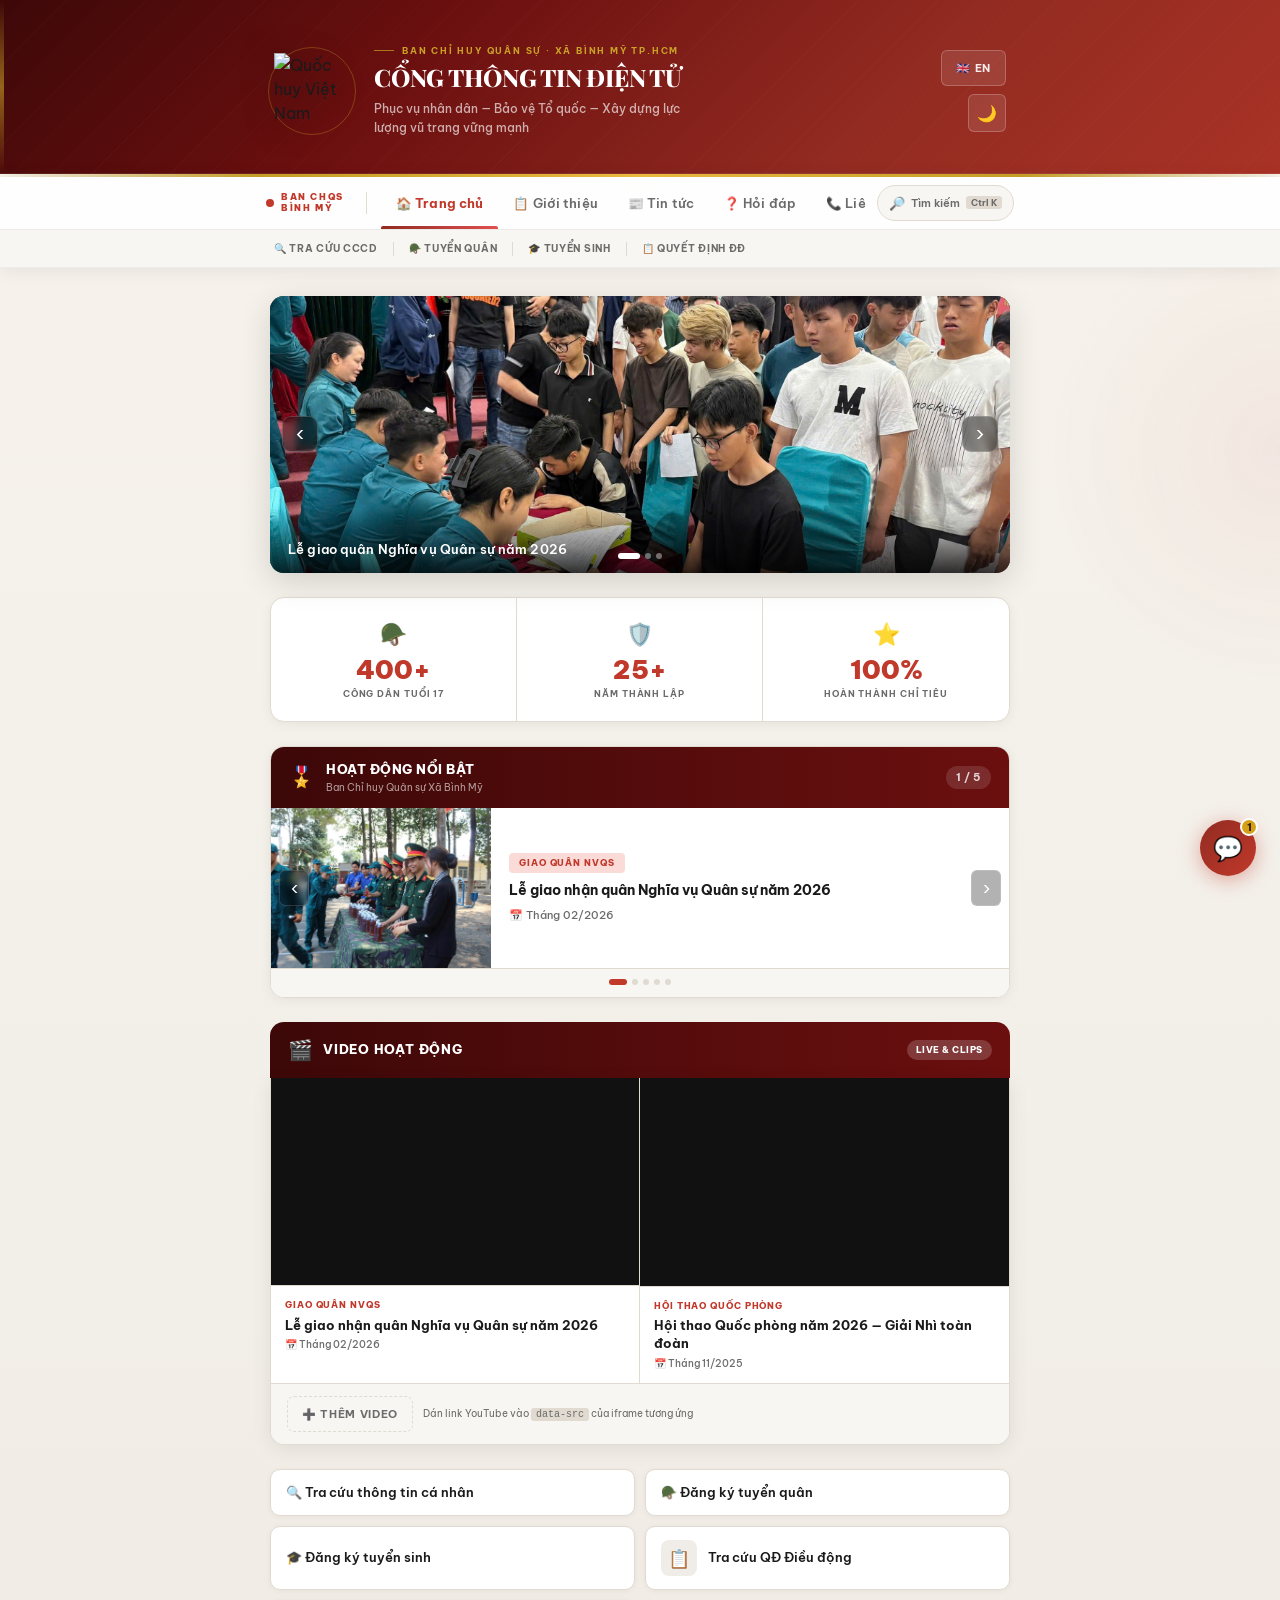
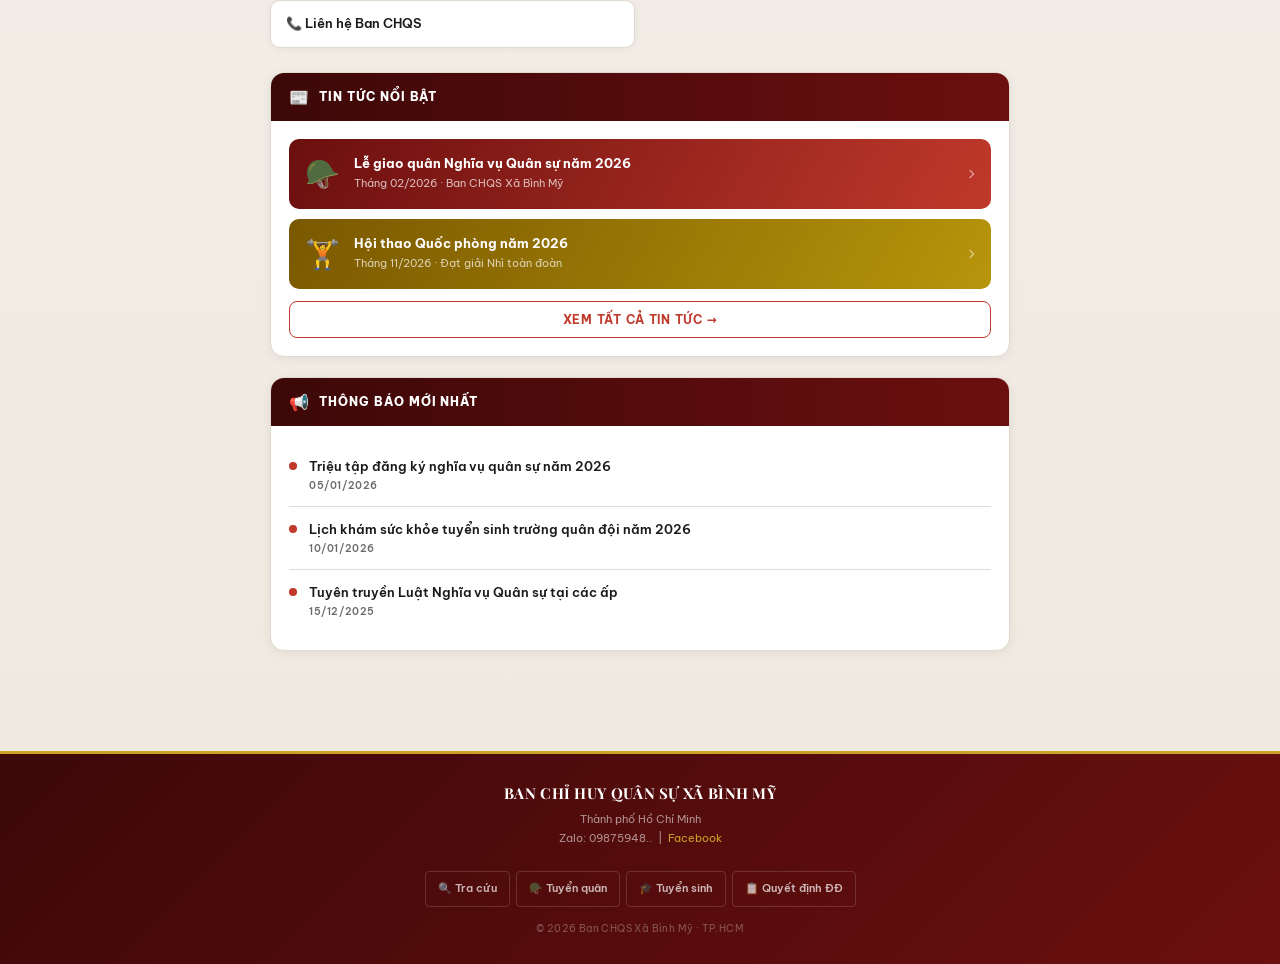
==== commit 826a36b3: "Update index.html" ====
--- a/index.html
+++ b/index.html
@@ -18,13 +18,14 @@
 /* ═══════════════════ RESET ═══════════════════ */
 *,*::before,*::after{box-sizing:border-box;margin:0;padding:0}
 html{scroll-behavior:smooth}
-body{font-family:'Be Vietnam Pro',system-ui,sans-serif;background:var(--bg,#F2EFE9);color:var(--text,#1A1A1A);-webkit-font-smoothing:antialiased;overflow-x:hidden}
+body{font-family:'Be Vietnam Pro',system-ui,sans-serif;background:linear-gradient(180deg,#f7f3ec 0%,var(--bg,#F2EFE9) 45%,#efe8de 100%);color:var(--text,#1A1A1A);-webkit-font-smoothing:antialiased;overflow-x:hidden;transition:background .35s ease,color .35s ease}body::before{content:'';position:fixed;inset:0;pointer-events:none;background:radial-gradient(circle at top,rgba(201,162,39,.08),transparent 24%),radial-gradient(circle at right,rgba(192,57,43,.08),transparent 18%);opacity:.7;z-index:-1}body.dark{background:linear-gradient(180deg,#0d1218 0%,#141c24 45%,#10161d 100%)}
 img{display:block;max-width:100%}
 button{font-family:inherit;cursor:pointer}
 a{text-decoration:none;color:inherit}
 
 /* ═══════════════════ HERO ═══════════════════ */
-.hero{width:100%;background:linear-gradient(135deg,#3D0808 0%,#6B0F0F 35%,#922B21 70%,#A93226 100%);position:relative;overflow:hidden}
+.hero{width:100%;background:linear-gradient(135deg,#3D0808 0%,#6B0F0F 32%,#922B21 68%,#A93226 100%);position:relative;overflow:hidden;box-shadow:inset 0 -1px 0 rgba(255,255,255,.08)}
+.hero::before{content:'';position:absolute;inset:0;background:radial-gradient(circle at top right,rgba(255,255,255,.11),transparent 22%),linear-gradient(120deg,transparent 0%,rgba(255,255,255,.06) 45%,transparent 100%);mix-blend-mode:screen;opacity:.8}
 .hero::before{content:'';position:absolute;inset:0;background:repeating-linear-gradient(-45deg,rgba(255,255,255,.015) 0px,rgba(255,255,255,.015) 1px,transparent 1px,transparent 28px)}
 .hero::after{content:'';position:absolute;left:0;top:0;bottom:0;width:4px;background:linear-gradient(180deg,transparent,var(--accent),transparent);opacity:.6}
 .hero-inner{max-width:780px;margin:0 auto;padding:44px 24px 36px;display:flex;align-items:center;gap:24px;position:relative;z-index:1}
@@ -44,7 +45,8 @@
 .gold-rule{width:100%;height:3px;background:linear-gradient(90deg,transparent 0%,var(--accent) 20%,var(--accent-2) 50%,var(--accent) 80%,transparent 100%)}
 
 /* ═══════════════════ NAV REDESIGNED ═══════════════════ */
-.main-nav{width:100%;position:sticky;top:0;z-index:300;background:var(--surface,#fff);border-bottom:1px solid rgba(0,0,0,.07);box-shadow:0 2px 20px rgba(0,0,0,.08);transition:box-shadow .3s}
+.main-nav{width:100%;position:sticky;top:0;z-index:300;background:rgba(255,255,255,.92);backdrop-filter:blur(12px);-webkit-backdrop-filter:blur(12px);border-bottom:1px solid rgba(0,0,0,.07);box-shadow:0 2px 18px rgba(0,0,0,.08);transition:box-shadow .3s,background .3s}body.dark .main-nav{background:rgba(16,22,29,.88)}
+.main-nav.scrolled{box-shadow:0 10px 32px rgba(0,0,0,.15)}
 .main-nav.scrolled{box-shadow:0 4px 32px rgba(0,0,0,.14)}
 
 /* Top bar */
@@ -61,7 +63,7 @@
 .nav-tabs{display:flex;align-items:stretch;flex:1;height:100%;position:relative;overflow-x:auto;scrollbar-width:none}
 .nav-tabs::-webkit-scrollbar{display:none}
 .nav-indicator{position:absolute;bottom:0;height:2.5px;background:linear-gradient(90deg,#922B21,#E05050);border-radius:2px 2px 0 0;transition:left .3s cubic-bezier(.4,0,.2,1),width .3s cubic-bezier(.4,0,.2,1);pointer-events:none}
-.nav-tab{flex-shrink:0;height:100%;padding:0 15px;display:flex;align-items:center;gap:6px;font-size:12.5px;font-weight:600;color:var(--text-muted,#6B6B6B);background:none;border:none;white-space:nowrap;position:relative;transition:color .2s;letter-spacing:.01em}
+ .nav-tab{flex-shrink:0;height:100%;padding:0 15px;display:flex;align-items:center;gap:6px;font-size:12.5px;font-weight:600;color:var(--text-muted,#6B6B6B);background:none;border:none;white-space:nowrap;position:relative;transition:color .2s,transform .2s;letter-spacing:.01em;border-radius:8px 8px 0 0} .nav-tab:hover{transform:translateY(-1px)}
 .nav-tab .t-icon{font-size:14px;transition:transform .2s}
 .nav-tab:hover{color:var(--red,#C0392B)}
 .nav-tab:hover .t-icon{transform:scale(1.15)}
@@ -130,7 +132,7 @@
 .search-result-desc{font-size:11px;color:var(--text-muted,#6B6B6B);margin-top:2px}
 
 /* ═══════════════════ MAIN CONTAINER ═══════════════════ */
-.main-container{max-width:780px;margin:28px auto 0;padding:0 20px 64px}
+.main-container{max-width:780px;margin:28px auto 0;padding:0 20px 64px} .section-page,.s-card,.quick-card,.news-item,.act-wrap,.stats-strip,.video-section,.slider-wrap,.contact-cell,.news-banner{animation:fadeUp .35s ease} @keyframes fadeUp{from{opacity:0;transform:translateY(10px)}to{opacity:1;transform:translateY(0)}}
 .section-page{display:none}
 .section-page.active{display:block;animation:sectionIn .3s ease}
 @keyframes sectionIn{from{opacity:0;transform:translateY(14px)}to{opacity:1;transform:none}}
@@ -200,7 +202,7 @@
 .vs-grid{display:grid;grid-template-columns:1fr 1fr;gap:0;background:var(--surface,#fff);border:1px solid var(--border,#E0DAD0);border-top:none;border-radius:0 0 var(--card-radius) var(--card-radius);overflow:hidden;box-shadow:0 4px 20px rgba(0,0,0,.08)}
 
 /* Video card */
-.video-card{position:relative;overflow:hidden;cursor:pointer;group:true}
+.video-card{position:relative;overflow:hidden;cursor:pointer}
 .video-card:first-child{border-right:1px solid var(--border,#E0DAD0)}
 .video-embed-wrap{position:relative;width:100%;padding-bottom:56.25%;background:#111}
 .video-embed-wrap iframe{position:absolute;inset:0;width:100%;height:100%;border:none}
@@ -373,9 +375,9 @@
 @media(min-width:641px){.nav-brand-label{display:block}}
 @media(max-width:640px){.nav-tabs{display:none}.nav-hamburger{display:flex}.nav-drawer{display:flex}.nav-brand-label{display:none}.pill-kbd{display:none}.nav-search-pill span:not(.pill-icon){display:none}.nav-search-pill{width:30px;padding:0;justify-content:center;border-radius:7px}}
 @media(max-width:992px){.hero-title{font-size:21px}.act-img-area{width:190px;min-width:190px;height:140px}}
-@media(max-width:768px){.hero-inner{padding:32px 18px 26px;gap:16px}.hero-title{font-size:19px}.hero-logo{width:64px;height:64px}.act-img-area{width:160px;min-width:160px;height:130px}.quick-grid{grid-template-columns:1fr 1fr}.contact-grid{grid-template-columns:1fr 1fr}.slider-wrap{aspect-ratio:16/7}.vs-grid{grid-template-columns:1fr}}
-@media(max-width:560px){.main-container{padding:0 14px 50px;margin-top:20px}.hero-inner{padding:22px 14px 20px;gap:12px}.hero-title{font-size:16px}.hero-logo{width:54px;height:54px}.hero-tagline{font-size:11px}.hero-controls{gap:6px}.lang-btn{padding:6px 10px;font-size:10px}.slider-wrap{aspect-ratio:16/8}.stats-strip{grid-template-columns:repeat(3,1fr)}.stat-num{font-size:20px}.stat-lbl{font-size:8px}.act-img-area{width:120px;min-width:120px;height:110px}.act-name{font-size:12px}.act-info{padding:12px;gap:5px}.quick-grid{grid-template-columns:1fr 1fr;gap:8px}.quick-card{padding:11px 12px;font-size:12px;gap:10px}.quick-icon{width:32px;height:32px;font-size:16px}.contact-grid{grid-template-columns:1fr}.form-row{grid-template-columns:1fr}.org-item.sub{margin-left:10px}.s-card-head h3{font-size:11px}.vs-grid{grid-template-columns:1fr}}
-@media(max-width:400px){.hero-inner{padding:18px 12px;flex-wrap:wrap}.hero-controls{flex-direction:row;margin-left:0}.hero-title{font-size:15px}.hero-logo{width:48px;height:48px}.stat-cell{padding:14px 8px}.act-img-area{width:110px;min-width:110px;height:100px}}
+@media(max-width:768px){.hero-inner{padding:32px 18px 26px;gap:16px}.hero-title{font-size:19px}.hero-logo{width:64px;height:64px}.act-img-area{width:160px;min-width:160px;height:130px}.quick-grid{grid-template-columns:1fr 1fr}.contact-grid{grid-template-columns:1fr 1fr}.slider-wrap{aspect-ratio:16/7}.vs-grid{grid-template-columns:1fr}.main-container{padding:0 16px 56px}.news-banner{padding:12px 14px}.news-item{gap:12px}}
+@media(max-width:560px){.main-container{padding:0 14px 50px;margin-top:18px}.hero-inner{padding:20px 14px 18px;gap:12px;align-items:flex-start}.hero-text{flex:1;min-width:0}.hero-title{font-size:16px;line-height:1.18}.hero-logo{width:52px;height:52px}.hero-tagline{font-size:11px;max-width:100%}.hero-controls{gap:6px;align-items:flex-end}.lang-btn{padding:6px 10px;font-size:10px}.slider-wrap{aspect-ratio:16/8;border-radius:14px}.stats-strip{grid-template-columns:1fr;gap:8px}.stat-cell{border-right:none;border-bottom:1px solid var(--border,#E0DAD0)}.stat-cell:last-child{border-bottom:none}.stat-num{font-size:18px}.stat-lbl{font-size:8px}.act-slide{flex-direction:column}.act-img-area{width:100%;min-width:100%;height:180px}.act-info{padding:14px}.act-name{font-size:13px}.quick-grid{grid-template-columns:1fr;gap:8px}.quick-card{padding:12px;font-size:12px}.contact-grid{grid-template-columns:1fr}.form-row{grid-template-columns:1fr}.org-item.sub{margin-left:10px}.s-card-head h3{font-size:11px}.vs-grid{grid-template-columns:1fr}.news-item{padding:12px;border-radius:12px}.news-thumb{width:60px;height:56px;font-size:22px}}
+@media(max-width:400px){.hero-inner{padding:16px 12px;flex-wrap:wrap}.hero-controls{flex-direction:row;align-items:center;margin-left:0;width:100%;justify-content:flex-end}.hero-title{font-size:15px}.hero-logo{width:46px;height:46px}.stat-cell{padding:13px 8px}.act-img-area{height:160px}.nav-search-pill{display:none}.nav-top{padding:0 12px}.nav-tab{padding:0 12px;font-size:12px}}
 </style>
 </head>
 <body style="align-items:stretch;padding:0;">
--- a/style.css
+++ b/style.css
@@ -1,220 +1,188 @@
-/* ===========================
-   BIẾN MÀU & THIẾT LẬP CHUNG
-   =========================== */
+/* ═══════════════════════════════════════════════════
+   STYLE.CSS — Ban CHQS Xã Bình Mỹ
+   Design system · Responsive · Dark mode
+   ═══════════════════════════════════════════════════ */
+
+/* ── CSS VARIABLES ─────────────────────────────────── */
 :root {
-  --red: #C0392B;
-  --red-dark: #922B21;
-  --red-light: #FADBD8;
-  --gold: #D4A017;
-  --gold-light: #FEF9E7;
-  --bg: #F5F5F0;
-  --surface: #FFFFFF;
-  --surface-alt: #FAFAF8;
-  --text: #1A1A1A;
-  --text-muted: #6B6B6B;
-  --border: #E0DDD5;
-  --shadow: 0 2px 16px rgba(0,0,0,0.08);
-  --input-bg: #FAFAF8;
-  --input-focus-bg: #FFFFFF;
-  --placeholder-color: #bbb;
+  --red:           #C0392B;
+  --red-dark:      #922B21;
+  --red-light:     #FADBD8;
+  --gold:          #C9A227;
+  --gold-light:    #FEF9E7;
+  --bg:            #F2EFE9;
+  --surface:       #FFFFFF;
+  --surface-alt:   #F8F6F2;
+  --text:          #1A1A1A;
+  --text-muted:    #6B6B6B;
+  --border:        #E0DAD0;
+  --shadow:        0 2px 14px rgba(0,0,0,0.07);
+  --shadow-md:     0 4px 24px rgba(0,0,0,0.10);
+  --input-bg:      #FAFAF8;
+  --input-focus:   #FFFFFF;
+  --placeholder:   #C0BAB0;
+  --radius:        10px;
+  --radius-lg:     14px;
+  --transition:    0.2s ease;
 }
 
 body.dark {
-  --bg: #111418;
-  --surface: #171E27;
-  --surface-alt: #1F2936;
-  --text: #E4E8F1;
-  --text-muted: #94A3B8;
-  --border: #2E3A47;
-  --shadow: 0 2px 20px rgba(0,0,0,0.5);
-  --red: #E45753;
-  --red-dark: #A8342D;
-  --red-light: #F2B7B4;
-  --gold: #D4A017;
-  --gold-light: #4F5A67;
-  --input-bg: #1F2936;
-  --input-focus-bg: #293549;
-  --placeholder-color: #8892A5;
-}
-
-* { box-sizing: border-box; margin: 0; padding: 0; }
+  --bg:            #0F1318;
+  --surface:       #161D27;
+  --surface-alt:   #1D2735;
+  --text:          #E2E8F0;
+  --text-muted:    #8FA3BA;
+  --border:        #263344;
+  --shadow:        0 2px 20px rgba(0,0,0,0.45);
+  --shadow-md:     0 6px 32px rgba(0,0,0,0.55);
+  --red:           #E05050;
+  --red-dark:      #A83030;
+  --red-light:     rgba(224,80,80,0.18);
+  --gold:          #D4A820;
+  --gold-light:    rgba(212,168,32,0.15);
+  --input-bg:      #1D2735;
+  --input-focus:   #243040;
+  --placeholder:   #4A5F76;
+}
+
+/* ── RESET & BASE ───────────────────────────────────── */
+*, *::before, *::after { box-sizing: border-box; margin: 0; padding: 0; }
+
+html { scroll-behavior: smooth; -webkit-text-size-adjust: 100%; }
 
 body {
-  font-family: 'Be Vietnam Pro', sans-serif;
+  font-family: 'Be Vietnam Pro', -apple-system, BlinkMacSystemFont, 'Segoe UI', sans-serif;
   background: var(--bg);
   color: var(--text);
   min-height: 100vh;
   display: flex;
   flex-direction: column;
-  align-items: center;
-  padding: 0 16px 48px;
-}
-
-/* ===========================
-   HEADER
-   =========================== */
-.header {
-  width: 100%;
-  background: var(--red-dark);
+  align-items: stretch;
   padding: 0;
-  margin-bottom: 0;
-}
-.header-inner {
+  line-height: 1.5;
+  -webkit-font-smoothing: antialiased;
+}
+
+img { max-width: 100%; display: block; }
+a   { color: inherit; }
+button { font-family: inherit; }
+
+/* ── THEME TOGGLE ───────────────────────────────────── */
+.theme-toggle {
+  margin-left: auto;
+  width: 42px; height: 42px;
+  border: 1.5px solid rgba(255,255,255,0.25);
+  background: rgba(255,255,255,0.10);
+  color: #fff;
+  border-radius: 50%;
+  display: inline-flex;
+  align-items: center; justify-content: center;
+  font-size: 18px;
+  cursor: pointer;
+  transition: background var(--transition), transform var(--transition);
+  flex-shrink: 0;
+}
+.theme-toggle:hover {
+  background: rgba(255,255,255,0.18);
+  transform: translateY(-1px);
+}
+
+/* ── GOLD DIVIDER ───────────────────────────────────── */
+.hero-gold-line {
+  width: 100%;
+  height: 4px;
+  background: linear-gradient(90deg, var(--gold) 0%, #F0C040 50%, var(--gold) 100%);
+}
+
+/* ── CONTAINER ──────────────────────────────────────── */
+.container {
+  width: 100%;
   max-width: 760px;
   margin: 0 auto;
-  padding: 20px 24px 16px;
-  display: flex;
-  align-items: center;
-  gap: 16px;
-}
-.header-text h1 {
-  font-size: 15px;
-  font-weight: 700;
-  color: #fff;
-  letter-spacing: .03em;
-  line-height: 1.3;
-}
-.header-text p {
-  font-size: 12px;
-  color: rgba(255,255,255,0.7);
-  margin-top: 2px;
-}
-  .theme-toggle {
-    margin-left: auto;
-    width: 44px;
-    height: 44px;
-    border: 1px solid rgba(255,255,255,0.22);
-    background: rgba(255,255,255,0.1);
-    color: #fff;
-    border-radius: 50%;
-    display: inline-flex;
-    align-items: center;
-    justify-content: center;
-    font-size: 18px;
-    cursor: pointer;
-    transition: background .2s, transform .2s, border-color .2s;
-    flex-shrink: 0;
-  }
-  .theme-toggle:hover {
-    background: rgba(255,255,255,0.16);
-    transform: translateY(-1px);
-  }
-  width: 100%;
-  height: 4px;
-  background: linear-gradient(90deg, var(--gold) 0%, #F0C040 50%, var(--gold) 100%);
-}
-
-/* ===========================
-   CONTAINER CHÍNH
-   =========================== */
-.container {
-  width: 100%;
-  max-width: 760px;
-  margin-top: 28px;
-}
-
-/* ===========================
-   CARD TÌM KIẾM
-   =========================== */
+  padding: 24px 16px 48px;
+}
+
+/* ── SEARCH CARD (tracuu pages) ─────────────────────── */
 .search-card {
   background: var(--surface);
-  border-radius: 12px;
+  border-radius: var(--radius-lg);
   border: 1px solid var(--border);
   box-shadow: var(--shadow);
-  padding: 28px 28px 24px;
+  padding: 24px 20px 20px;
   margin-bottom: 20px;
 }
 
 .search-label {
-  font-size: 13px;
-  font-weight: 600;
+  display: block;
+  font-size: 11px;
+  font-weight: 700;
   color: var(--text-muted);
   text-transform: uppercase;
-  letter-spacing: .07em;
-  margin-bottom: 10px;
-  display: block;
-}
-
+  letter-spacing: .08em;
+  margin-bottom: 8px;
+}
+
+/* ── FIELD INPUT (shared) ───────────────────────────── */
 .field-input {
   width: 100%;
-  height: 48px;
+  height: 46px;
   border: 1.5px solid var(--border);
-  border-radius: 8px;
-  padding: 0 16px;
+  border-radius: var(--radius);
+  padding: 0 14px;
   font-family: inherit;
-  font-size: 16px;
+  font-size: 15px;
   font-weight: 500;
   color: var(--text);
   outline: none;
-  transition: border-color .2s;
   background: var(--input-bg);
+  transition: border-color var(--transition), background var(--transition);
 }
 .field-input:focus {
   border-color: var(--red);
-  background: var(--input-focus-bg);
-}
-.field-input::placeholder { color: var(--placeholder-color); font-weight: 400; }
-
+  background: var(--input-focus);
+}
+.field-input::placeholder { color: var(--placeholder); font-weight: 400; }
+
+/* ── ICON BOX (shared) ──────────────────────────────── */
 .icon-box {
-  width: 44px;
-  height: 44px;
-  min-width: 44px;
+  width: 44px; height: 44px; min-width: 44px;
   display: inline-flex;
-  align-items: center;
-  justify-content: center;
-  border-radius: 14px;
+  align-items: center; justify-content: center;
+  border-radius: 12px;
   background: var(--surface);
   border: 1px solid var(--border);
   overflow: hidden;
   flex-shrink: 0;
 }
-.icon-box img {
-  width: 24px;
-  height: 24px;
-  object-fit: contain;
-}
-.icon-box .icon-fallback {
-  font-size: 20px;
-}
-
-/* ===========================
-   RECAPTCHA
-   =========================== */
-.recaptcha-wrap {
-  margin-top: 16px;
-  display: flex;
-  justify-content: center;
-}
-
-/* ===========================
-   NÚT TRA CỨU
-   =========================== */
+.icon-box img       { width: 24px; height: 24px; object-fit: contain; }
+.icon-box .icon-fallback { font-size: 20px; }
+
+/* ── BUTTON SEARCH (shared primary CTA) ─────────────── */
 .btn-search {
   height: 48px;
   padding: 0 24px;
-  background: var(--red);
+  background: linear-gradient(90deg, var(--red-dark), var(--red));
   color: #fff;
   border: none;
-  border-radius: 8px;
+  border-radius: var(--radius);
   font-family: inherit;
   font-size: 15px;
-  font-weight: 600;
+  font-weight: 700;
   cursor: pointer;
-  transition: background .15s, transform .1s;
+  transition: opacity var(--transition), transform 0.1s;
   display: flex;
-  align-items: center;
-  justify-content: center;
+  align-items: center; justify-content: center;
   gap: 8px;
   width: 100%;
-  margin-top: 12px;
-}
-.btn-search:hover { background: var(--red-dark); }
-.btn-search:active { transform: scale(0.97); }
+  margin-top: 14px;
+  letter-spacing: .02em;
+}
+.btn-search:hover  { opacity: .92; }
+.btn-search:active { transform: scale(0.98); }
+.btn-search:disabled { opacity: .5; cursor: not-allowed; }
 .btn-search svg { width: 17px; height: 17px; flex-shrink: 0; }
 
-/* ===========================
-   THÔNG BÁO LỖI & GỢI Ý
-   =========================== */
+/* ── ERROR MESSAGE ──────────────────────────────────── */
 .err-msg {
   margin-top: 10px;
   font-size: 13px;
@@ -224,20 +192,13 @@
   gap: 6px;
 }
 .err-msg svg { width: 15px; height: 15px; flex-shrink: 0; }
-
-.hint {
-  font-size: 12px;
-  color: var(--text-muted);
-  margin-top: 10px;
-}
-
-/* ===========================
-   LOADING SPINNER
-   =========================== */
+.hint { font-size: 12px; color: var(--text-muted); margin-top: 8px; }
+
+/* ── LOADING SPINNER ────────────────────────────────── */
 .loading {
   display: none;
   text-align: center;
-  padding: 40px;
+  padding: 40px 20px;
   color: var(--text-muted);
   font-size: 14px;
 }
@@ -251,14 +212,12 @@
 }
 @keyframes spin { to { transform: rotate(360deg); } }
 
-/* ===========================
-   CARD KẾT QUẢ
-   =========================== */
+/* ── RESULT CARD (tracuu) ───────────────────────────── */
 .result-card {
   background: var(--surface);
-  border-radius: 12px;
+  border-radius: var(--radius-lg);
   border: 1px solid var(--border);
-  box-shadow: var(--shadow);
+  box-shadow: var(--shadow-md);
   overflow: hidden;
   display: none;
   animation: fadeUp .3s ease;
@@ -269,17 +228,15 @@
 }
 
 .result-header {
-  background: var(--red);
-  padding: 16px 24px;
-  display: flex;
-  align-items: center;
-  gap: 14px;
+  background: linear-gradient(90deg, var(--red-dark), var(--red));
+  padding: 16px 20px;
+  display: flex; align-items: center; gap: 14px;
 }
 .avatar {
   width: 48px; height: 48px;
   border-radius: 50%;
-  background: rgba(255,255,255,0.2);
-  border: 2px solid rgba(255,255,255,0.4);
+  background: rgba(255,255,255,0.20);
+  border: 2px solid rgba(255,255,255,0.35);
   display: flex; align-items: center; justify-content: center;
   font-size: 18px; font-weight: 700; color: #fff;
   flex-shrink: 0;
@@ -290,153 +247,230 @@
 .result-body { padding: 0; }
 
 .section {
-  padding: 16px 24px;
+  padding: 16px 20px;
   border-bottom: 1px solid var(--border);
 }
 .section:last-child { border-bottom: none; }
 
 .section-title {
-  font-size: 11px;
-  font-weight: 700;
-  text-transform: uppercase;
-  letter-spacing: .09em;
+  font-size: 11px; font-weight: 700;
+  text-transform: uppercase; letter-spacing: .08em;
   color: var(--red);
   margin-bottom: 12px;
-  display: flex;
-  align-items: center;
-  gap: 6px;
+  display: flex; align-items: center; gap: 6px;
 }
 .section-title::after {
-  content: '';
-  flex: 1;
-  height: 1px;
+  content: ''; flex: 1; height: 1px;
   background: var(--red-light);
 }
 
-/* ===========================
-   LƯỚI THÔNG TIN
-   =========================== */
+/* ── FIELDS GRID (tracuu result) ────────────────────── */
 .fields-grid {
   display: grid;
   grid-template-columns: 1fr 1fr;
-  gap: 10px 20px;
+  gap: 12px 20px;
 }
 .fields-grid.full { grid-template-columns: 1fr; }
 
 .field { display: flex; flex-direction: column; gap: 3px; }
 .field-label {
-  font-size: 11px;
-  font-weight: 600;
+  font-size: 10px; font-weight: 700;
   color: var(--text-muted);
-  text-transform: uppercase;
-  letter-spacing: .06em;
+  text-transform: uppercase; letter-spacing: .06em;
 }
 .field-value {
-  font-size: 14px;
-  color: var(--text);
-  font-weight: 500;
-  line-height: 1.5;
+  font-size: 14px; font-weight: 500;
+  color: var(--text); line-height: 1.5;
   white-space: pre-line;
 }
-.field-value.big { font-size: 15px; font-weight: 600; }
+.field-value.big { font-size: 15px; font-weight: 700; }
 
 .stt-badge {
   display: inline-block;
   background: var(--gold-light);
   color: #7A5C00;
-  font-size: 11px;
+  font-size: 11px; font-weight: 700;
+  padding: 3px 12px; border-radius: 20px;
+  border: 1px solid rgba(201,162,39,0.3);
+}
+body.dark .stt-badge { color: var(--gold); }
+
+/* ── RECAPTCHA ──────────────────────────────────────── */
+.recaptcha-wrap {
+  margin-top: 16px;
+  display: flex;
+  justify-content: center;
+}
+
+/* ── FOOTER (small shared) ──────────────────────────── */
+.footer {
+  margin-top: 14px;
+  font-size: 12px;
+  color: var(--text-muted);
+  text-align: center;
+  line-height: 1.6;
+}
+
+/* ══════════════════════════════════════════════════════
+   HEADER (tracuu / sub pages)
+   ══════════════════════════════════════════════════════ */
+.header {
+  width: 100%;
+  background: var(--red-dark);
+}
+.header-inner {
+  max-width: 760px;
+  margin: 0 auto;
+  padding: 18px 20px 16px;
+  display: flex; align-items: center; gap: 14px;
+}
+.header-text h1 {
+  font-size: 15px; font-weight: 700;
+  color: #fff; letter-spacing: .02em; line-height: 1.3;
+}
+.header-text p {
+  font-size: 12px;
+  color: rgba(255,255,255,0.68);
+  margin-top: 2px;
+}
+
+/* ══════════════════════════════════════════════════════
+   FOOTER BANNER (marquee)
+   ══════════════════════════════════════════════════════ */
+.footer-banner {
+  width: 100%;
+  background: linear-gradient(90deg, var(--red-dark), #6B0F0F);
+  padding: 10px 0;
+  overflow: hidden;
+  border-top: 2px solid var(--gold);
+}
+.footer-marquee {
+  display: flex;
+  gap: 0;
+  white-space: nowrap;
+  animation: marquee 22s linear infinite;
+}
+.footer-marquee:hover { animation-play-state: paused; }
+.footer-title {
+  display: inline-flex;
+  align-items: center;
+  gap: 16px;
+  padding: 0 40px;
+  font-size: 13px;
   font-weight: 700;
-  padding: 2px 10px;
-  border-radius: 20px;
-  border: 1px solid #E8D080;
-}
-
-/* ===========================
-   FOOTER
-   =========================== */
-.footer {
-  margin-top: 12px;
-  font-size: 12px;
-  color: #aaa;
-  text-align: center;
-}
-
-/* ===========================
-   RESPONSIVE RULES (keep desktop look)
-   =========================== */
-
-/* Small reductions for large tablets / small desktops */
-@media (max-width: 1200px) {
-  .main-container, .header-inner, .main-nav-inner, .hero-inner, .site-footer-inner {
-    max-width: 980px;
-    margin-left: auto;
-    margin-right: auto;
-    padding-left: 16px;
-    padding-right: 16px;
-  }
-}
-
-/* Tablet landscape and medium screens */
+  letter-spacing: .16em;
+  text-transform: uppercase;
+  color: rgba(255,255,255,0.92);
+}
+.footer-title span { color: var(--gold); font-size: 16px; }
+@keyframes marquee {
+  0%   { transform: translateX(0); }
+  100% { transform: translateX(-50%); }
+}
+
+.footer-links {
+  display: flex; justify-content: center; flex-wrap: wrap;
+  gap: 4px; padding: 10px 16px 0;
+}
+.footer-links a {
+  display: inline-flex; align-items: center; gap: 6px;
+  padding: 8px 14px;
+  font-size: 13px; font-weight: 600;
+  color: rgba(255,255,255,0.80);
+  text-decoration: none;
+  border-radius: 6px;
+  transition: background var(--transition), color var(--transition);
+}
+.footer-links a:hover {
+  background: rgba(255,255,255,0.12);
+  color: var(--gold);
+}
+
+/* ══════════════════════════════════════════════════════
+   RESPONSIVE — shared across all pages
+   ══════════════════════════════════════════════════════ */
+
+/* Large desktop ≥ 1200px — keep max-width centered */
+@media (min-width: 1200px) {
+  .container,
+  .header-inner { padding-left: 24px; padding-right: 24px; }
+}
+
+/* Tablet landscape 993–1199px */
+@media (max-width: 1199px) {
+  .fields-grid { grid-template-columns: 1fr 1fr; }
+}
+
+/* Tablet portrait 769–992px */
 @media (max-width: 992px) {
-  .hero-inner { padding: 36px 20px; }
-  .hero-text h2 { font-size: 20px; }
-  .hero-logo { width: 68px; height: 68px; }
-  .stats-grid { grid-template-columns: repeat(2, 1fr); }
-  .act-img-wrap { width: 220px; min-width: 220px; height: 160px; }
-  .fields-grid { grid-template-columns: 1fr; }
-  .main-container { padding: 0 12px; }
-  .main-nav-inner { gap: 8px; }
-  .nav-item { padding: 12px 10px; font-size: 13px; }
-}
-
-/* Tablet portrait and larger phones */
+  .header-text h1 { font-size: 14px; }
+  .fields-grid    { grid-template-columns: 1fr; }
+  .section        { padding: 14px 16px; }
+}
+
+/* Large phone 521–768px */
 @media (max-width: 768px) {
-  body { padding-left: 12px; padding-right: 12px; }
-  .hero-inner { flex-direction: column; align-items: flex-start; padding: 28px 16px; }
-  .hero-text h2 { font-size: 18px; }
-  .hero-text h1 { font-size: 10px; }
-  .slide { height: 220px; }
-  .act-img-wrap { width: 180px; min-width: 180px; height: 150px; }
-  .stats-grid { grid-template-columns: repeat(2, 1fr); }
-  .quick-links { grid-template-columns: 1fr 1fr; }
-  .contact-grid { grid-template-columns: 1fr; }
-  .footer-banner { padding: 12px; }
-  .footer-marquee { animation-duration: 16s; }
-  .site-footer-inner { gap: 12px; }
-}
-
-/* Typical mobile phones */
+  .header-inner   { padding: 14px 16px; }
+  .search-card    { padding: 18px 16px 16px; }
+  .result-header  { padding: 14px 16px; }
+  .avatar         { width: 42px; height: 42px; font-size: 16px; }
+  .result-header-text h2 { font-size: 15px; }
+  .footer-title   { font-size: 12px; letter-spacing: .12em; padding: 0 28px; }
+}
+
+/* Phone ≤ 520px */
 @media (max-width: 520px) {
-  .hero-logo { width: 60px; height: 60px; }
-  .hero-inner { padding: 20px 12px; }
-  .hero-text h2 { font-size: 16px; }
-  .slide { height: 180px; }
-  .act-img-wrap { width: 160px; min-width: 160px; height: 120px; }
-  .stats-grid { grid-template-columns: repeat(3, 1fr); }
-  .fields-grid { grid-template-columns: 1fr; }
-  .footer-title { font-size: 14px; letter-spacing: .12em; }
-  .footer-banner { padding: 10px; }
-  .footer-marquee { animation-duration: 14s; }
-  .nav-item { padding: 12px 8px; font-size: 13px; }
-}
-
-/* Narrow phones / small devices */
-@media (max-width: 420px) {
-  .header-inner { padding: 12px; }
-  .hero-inner { padding: 14px; }
-  .hero-text h2 { font-size: 14px; }
-  .hero-logo { width: 54px; height: 54px; }
-  .stats-grid { grid-template-columns: 1fr; }
-  .quick-links { grid-template-columns: 1fr; }
-  .act-img-wrap { width: 140px; min-width: 140px; height: 110px; }
-  .footer-links a { padding: 8px 10px; font-size: 12px; }
-  .footer-marquee { animation-duration: 12s; }
-  .site-footer { padding: 18px 12px; }
-}
-
-/* accessibility: ensure nav remains scrollable on very small screens */
-.main-nav-inner { overflow-x: auto; -webkit-overflow-scrolling: touch; }
-
-/* touch target spacing for small devices */
-.nav-item { min-height: 40px; }
-
+  body            { padding: 0; }
+  .container      { padding: 16px 12px 40px; }
+  .header-inner   { padding: 12px; gap: 10px; }
+  .header-text h1 { font-size: 13px; }
+  .fields-grid    { grid-template-columns: 1fr; }
+  .search-card    { padding: 16px 14px; border-radius: var(--radius); }
+  .field-input    { height: 44px; font-size: 14px; }
+  .btn-search     { height: 46px; font-size: 14px; }
+  .result-header  { padding: 12px 14px; }
+  .avatar         { width: 40px; height: 40px; font-size: 15px; }
+  .result-header-text h2 { font-size: 14px; }
+  .section        { padding: 12px 14px; }
+  .field-value    { font-size: 13px; }
+  .footer-title   { font-size: 11px; letter-spacing: .10em; padding: 0 20px; }
+  .footer-links a { padding: 7px 10px; font-size: 12px; }
+}
+
+/* Narrow phone ≤ 400px */
+@media (max-width: 400px) {
+  .header-text h1 { font-size: 12px; }
+  .theme-toggle   { width: 38px; height: 38px; font-size: 16px; }
+  .avatar         { width: 36px; height: 36px; font-size: 14px; }
+  .result-header  { gap: 10px; }
+  .result-header-text h2 { font-size: 13px; }
+  .btn-search     { font-size: 13px; }
+}
+
+/* ── SCROLLBAR (nav) ────────────────────────────────── */
+.main-nav-inner,
+.tabs {
+  -webkit-overflow-scrolling: touch;
+  scrollbar-width: none;
+}
+.main-nav-inner::-webkit-scrollbar,
+.tabs::-webkit-scrollbar { display: none; }
+
+/* ── TOUCH TARGET minimum ───────────────────────────── */
+button, a, [role="button"] { min-height: 36px; }
+.nav-item { min-height: 44px; }
+
+/* ── FOCUS VISIBLE ──────────────────────────────────── */
+:focus-visible {
+  outline: 2px solid var(--red);
+  outline-offset: 2px;
+  border-radius: 4px;
+}
+
+/* ── PRINT ──────────────────────────────────────────── */
+@media print {
+  .main-nav, .search-card, .btn-search,
+  .theme-toggle, .hero-gold-line { display: none !important; }
+  .result-card { display: block !important; box-shadow: none; border: 1px solid #ccc; }
+  body { background: #fff; color: #000; }
+}
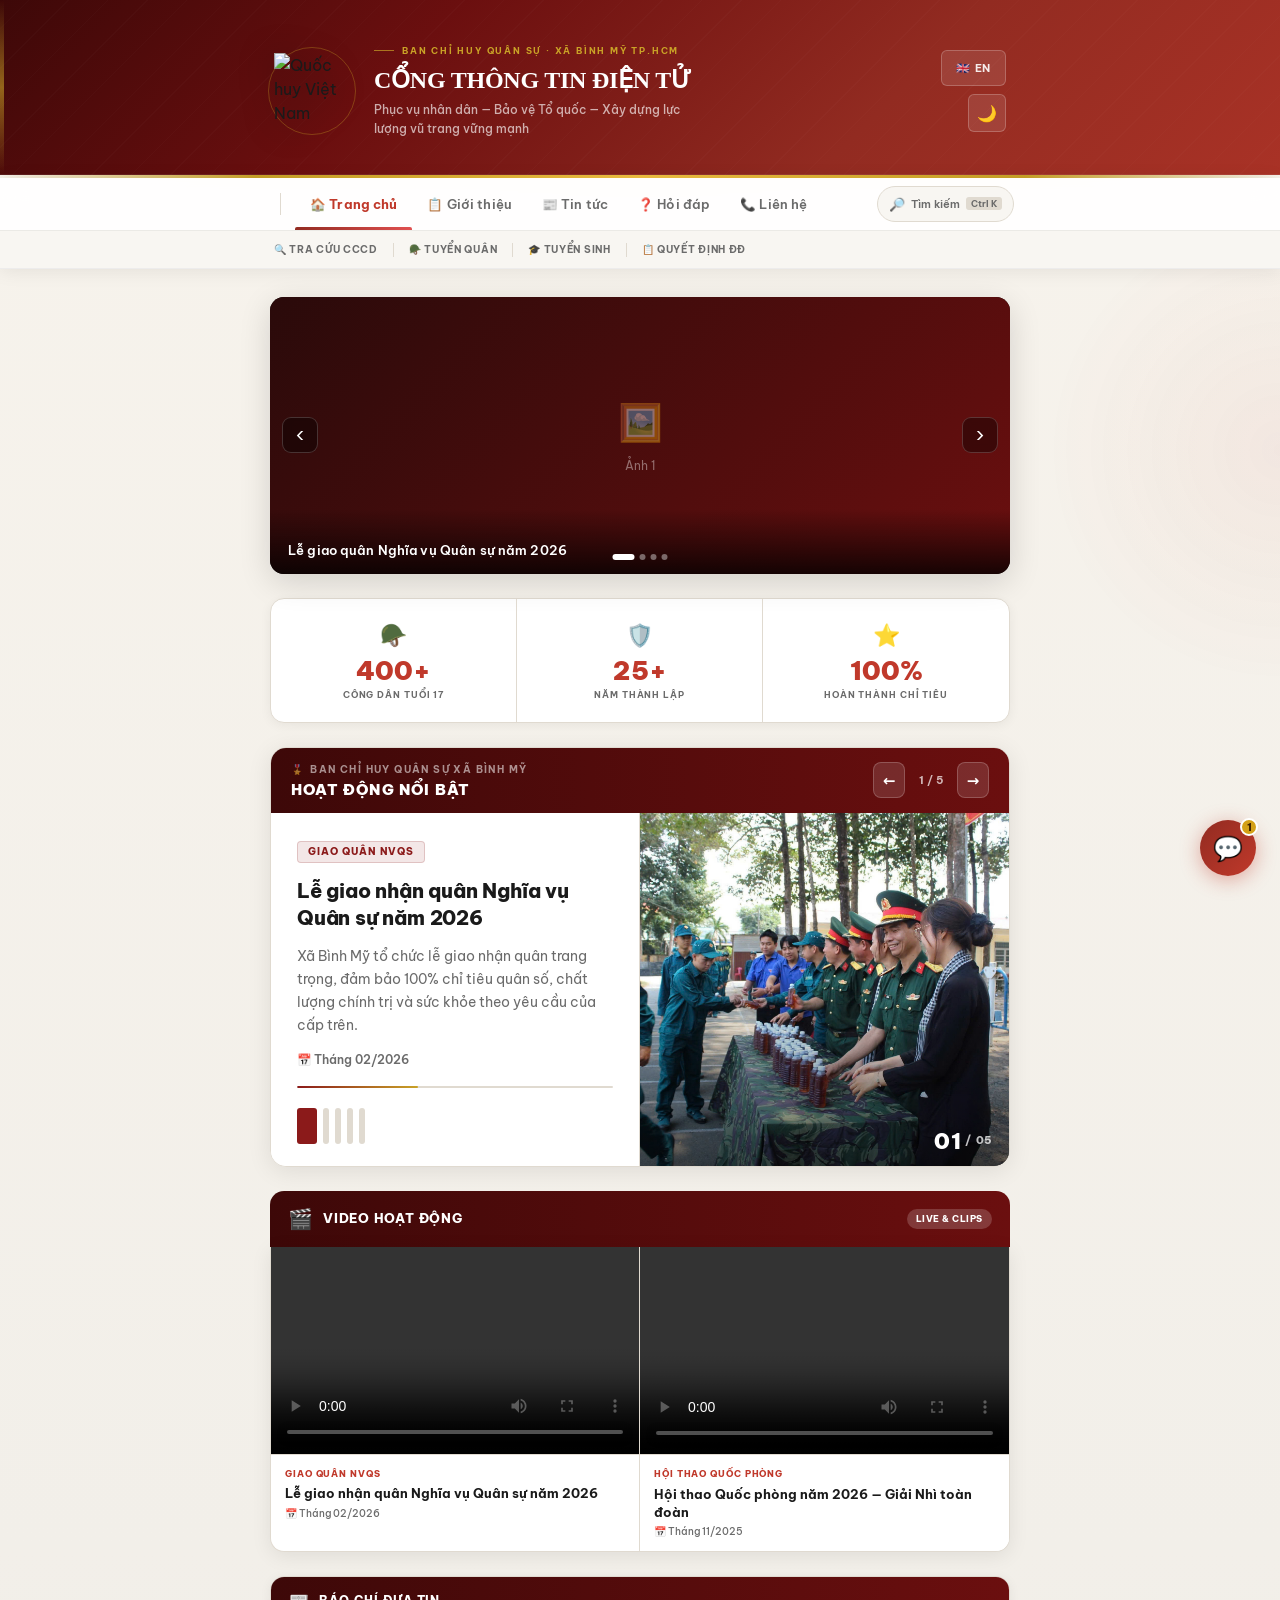
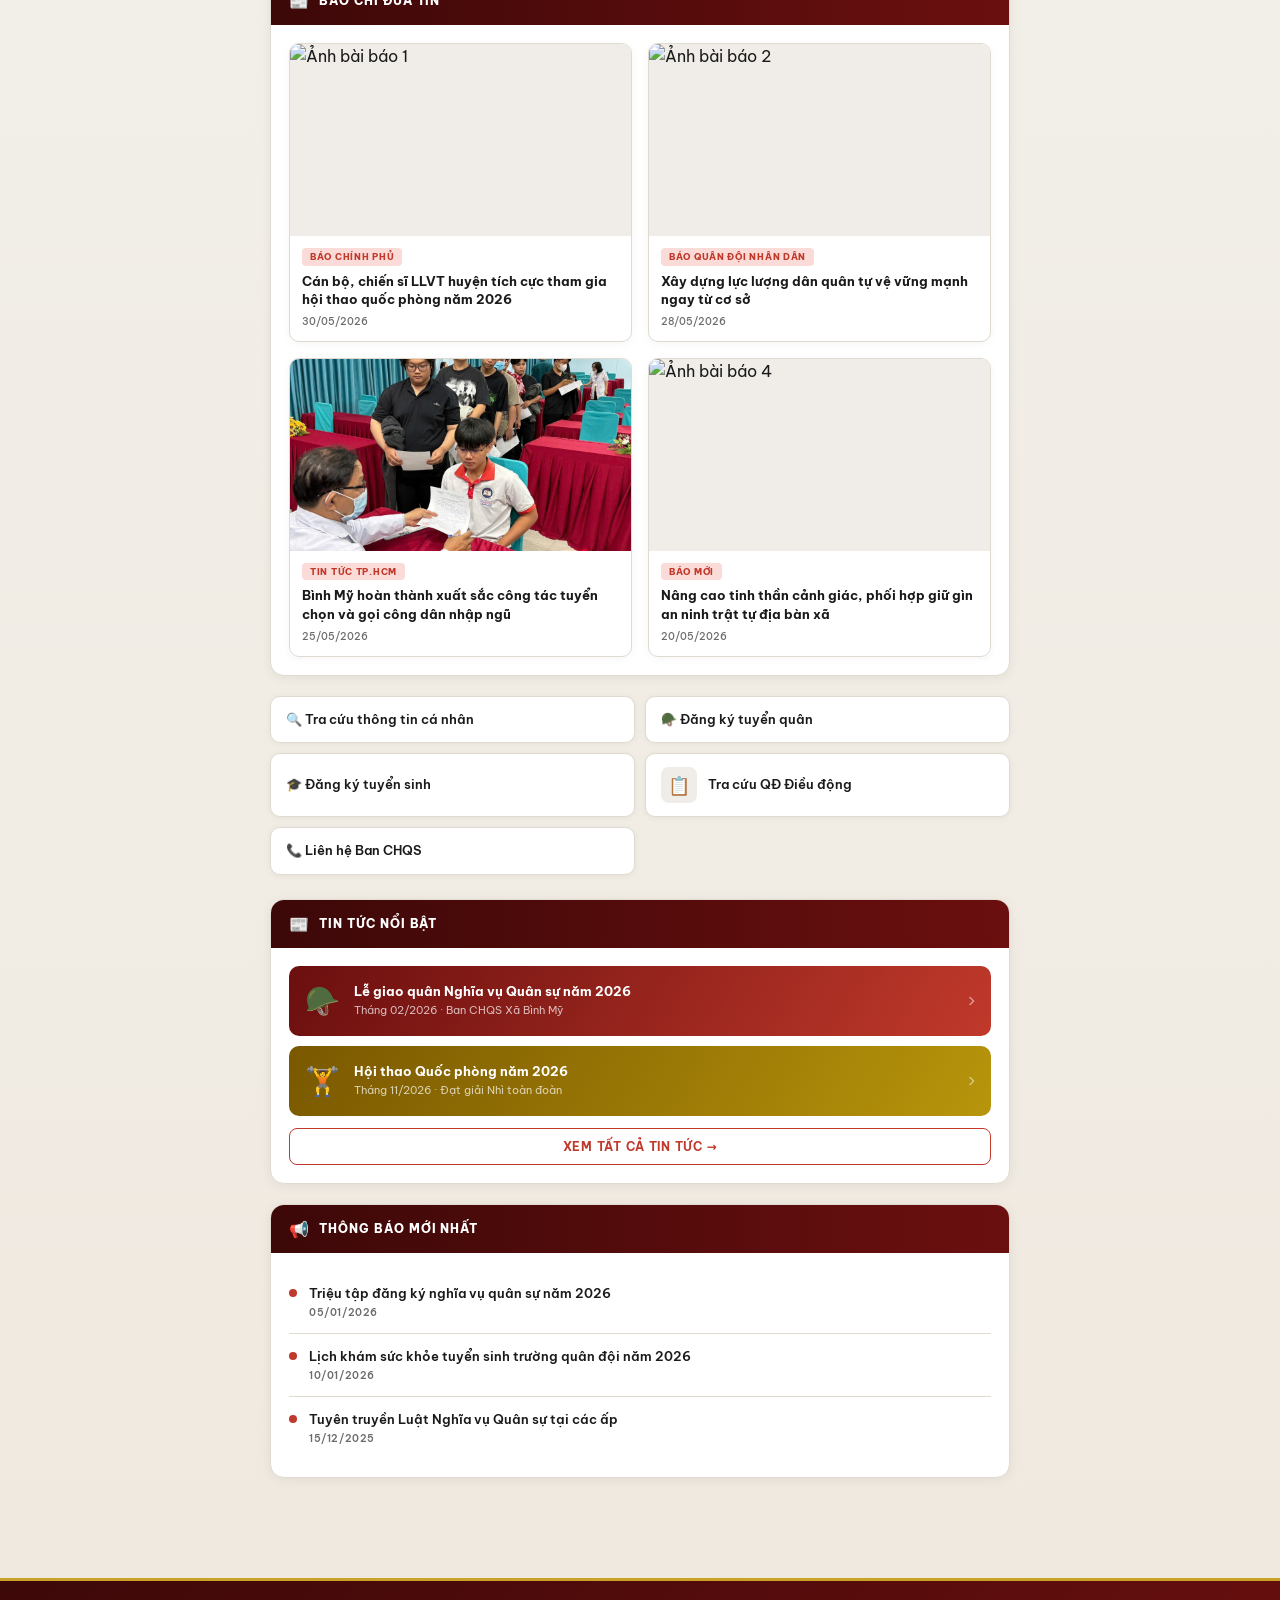
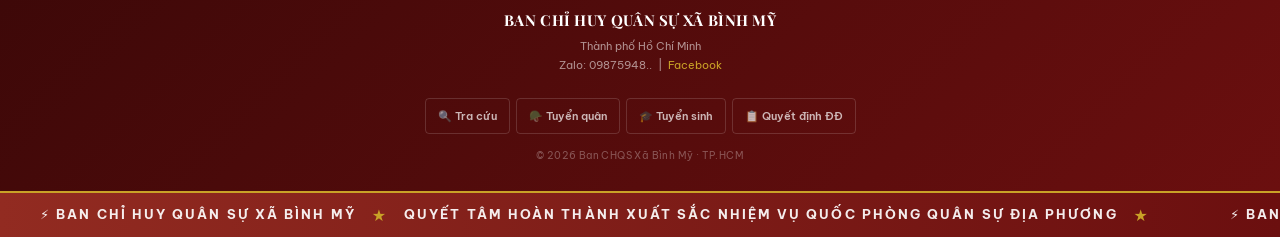
==== commit c5d2d12e: "Update index.html" ====
--- a/index.html
+++ b/index.html
@@ -33,9 +33,9 @@
 .hero-logo-ring{position:absolute;inset:-6px;border-radius:50%;border:1.5px solid rgba(201,162,39,.35);animation:pulse-ring 3s ease-in-out infinite}
 @keyframes pulse-ring{0%,100%{opacity:.35;transform:scale(1)}50%{opacity:.6;transform:scale(1.04)}}
 .hero-logo{width:76px;height:76px;filter:drop-shadow(0 6px 18px rgba(0,0,0,.45));position:relative}
-.hero-eyebrow{font-size:9px;font-weight:700;color:var(--accent);text-transform:uppercase;letter-spacing:.2em;margin-bottom:5px;display:flex;align-items:center;gap:8px}
+.hero-eyebrow{font-size:9px;font-weight:700;color:var(--accent);text-transform:uppercase;letter-spacing:.2em;margin-bottom:8px;display:flex;align-items:center;gap:8px}
 .hero-eyebrow::before{content:'';width:20px;height:1px;background:var(--accent);opacity:.7}
-.hero-title{font-family:'Playfair Display',serif;font-size:24px;font-weight:800;color:#fff;line-height:1.2;margin-bottom:8px;letter-spacing:-.01em}
+.hero-title{font-family:'Montserrat',serif;font-size:24px;font-weight:800;color:#fff;line-height:1.2;margin-bottom:6px;letter-spacing:-.01em}
 .hero-tagline{font-size:12px;font-weight:500;color:rgba(255,255,255,.65);line-height:1.6;max-width:320px}
 .hero-controls{margin-left:auto;display:flex;flex-direction:column;align-items:flex-end;gap:8px;flex-shrink:0}
 .lang-btn{background:rgba(255,255,255,.1);border:1px solid rgba(255,255,255,.22);color:rgba(255,255,255,.9);padding:8px 14px;border-radius:6px;font-size:11px;font-weight:700;letter-spacing:.06em;transition:background .2s,border-color .2s;white-space:nowrap}
@@ -53,11 +53,11 @@
 .nav-top{max-width:780px;margin:0 auto;display:flex;align-items:center;height:52px;padding:0 16px;gap:6px;position:relative}
 
 /* Brand mark */
-.nav-brand{display:flex;align-items:center;gap:7px;flex-shrink:0;margin-right:8px;text-decoration:none}
+/*.nav-brand{display:flex;align-items:center;gap:7px;flex-shrink:0;margin-right:8px;text-decoration:none}
 .nav-brand-pulse{width:8px;height:8px;border-radius:50%;background:var(--red,#C0392B);position:relative}
 .nav-brand-pulse::after{content:'';position:absolute;inset:-3px;border-radius:50%;border:1.5px solid var(--red,#C0392B);opacity:0;animation:ripple 2s ease-out infinite}
 @keyframes ripple{0%{opacity:.6;transform:scale(1)}100%{opacity:0;transform:scale(2.2)}}
-.nav-brand-label{font-size:9px;font-weight:900;letter-spacing:.18em;text-transform:uppercase;color:var(--red,#C0392B);line-height:1.2;max-width:72px;display:none}
+.nav-brand-label{font-size:9px;font-weight:900;letter-spacing:.18em;text-transform:uppercase;color:var(--red,#C0392B);line-height:1.2;max-width:72px;display:none} -->
 
 /* Tab rail with gliding indicator */
 .nav-tabs{display:flex;align-items:stretch;flex:1;height:100%;position:relative;overflow-x:auto;scrollbar-width:none}
@@ -232,6 +232,24 @@
 .add-video-btn:hover{border-color:var(--red,#C0392B);color:var(--red,#C0392B);background:rgba(192,57,43,.05)}
 .add-video-hint{font-size:10px;color:var(--text-muted,#6B6B6B);flex:1}
 
+/* ── KHUNG VIDEO CỐ ĐỊNH 16:9 ── */
+.vid-frame-wrap{
+  position:relative;
+  width:100%;
+  padding-bottom:56.25%; /* tỷ lệ 16:9 cố định */
+  background:#0d0d0d;
+  overflow:hidden;
+}
+.vid-player{
+  position:absolute;
+  inset:0;
+  width:100%;
+  height:100%;
+  display:block;
+  object-fit:cover; /* lấp đầy khung, không méo */
+  background:#0d0d0d;
+}
+
 /* ═══════════════════ QUICK GRID ═══════════════════ */
 .quick-grid{display:grid;grid-template-columns:repeat(2,1fr);gap:10px;margin-bottom:24px}
 .quick-card{background:var(--surface,#fff);border:1px solid var(--border,#E0DAD0);border-radius:10px;padding:13px 15px;display:flex;align-items:center;gap:11px;font-size:13px;font-weight:600;color:var(--text,#1A1A1A);box-shadow:0 1px 6px rgba(0,0,0,.05);transition:border-color .2s,box-shadow .2s,transform .18s;cursor:pointer;position:relative;overflow:hidden}
@@ -367,6 +385,116 @@
 body.dark .video-meta{background:var(--surface);border-top-color:var(--border)}
 body.dark .add-video-row{background:var(--surface-alt)}
 
+
+
+
+/* ═══════════════════ PRESS GRID & ANTI-GRAVITY hiệu ứng chuyển động bài báo ═══════════════════ */
+.press-grid {
+  display: grid;
+  grid-template-columns: repeat(2, 1fr);
+  gap: 16px;
+}
+
+.press-item {
+  display: flex;
+  flex-direction: column;
+  background: var(--surface, #fff);
+  border: 1px solid var(--border, #E0DAD0);
+  border-radius: 10px;
+  overflow: hidden;
+  box-shadow: 0 2px 8px rgba(0,0,0,.04);
+  text-decoration: none;
+  color: inherit;
+  /* Hiệu ứng lơ lửng mượt mà */
+  transition: border-color .2s, box-shadow .2s, transform .3s ease;
+  animation: antigravity 3.5s ease-in-out infinite;
+}
+
+/* Khung ảnh bài báo */
+.press-thumb {
+  width: 100%;
+  aspect-ratio: 16/9;
+  overflow: hidden;
+  background: var(--surface-2, #F0EDE8);
+}
+
+.press-thumb img {
+  width: 100%;
+  height: 100%;
+  object-fit: cover;
+  transition: transform .4s ease;
+}
+
+/* Nội dung bài báo */
+.press-content {
+  padding: 12px;
+  display: flex;
+  flex-direction: column;
+  gap: 6px;
+  flex: 1;
+}
+
+.press-source {
+  font-size: 9px;
+  font-weight: 800;
+  padding: 2px 8px;
+  border-radius: 4px;
+  background: var(--red-light, #FADBD8);
+  color: var(--red, #C0392B);
+  text-transform: uppercase;
+  letter-spacing: .08em;
+  align-self: flex-start;
+}
+
+.press-title {
+  font-size: 13px;
+  font-weight: 700;
+  color: var(--text, #1A1A1A);
+  line-height: 1.4;
+  display: -webkit-box;
+  -webkit-line-clamp: 2;
+  -webkit-box-orient: vertical;
+  overflow: hidden;
+  flex: 1;
+}
+
+.press-date {
+  font-size: 10px;
+  color: var(--text-muted, #6B6B6B);
+  font-weight: 500;
+  margin-top: auto;
+}
+
+/* 1. Định nghĩa chuyển động lơ lửng */
+@keyframes antigravity {
+  0%, 100% { transform: translateY(0); }
+  50% { transform: translateY(-8px); }
+}
+
+/* 2. Tạo độ trễ để các thẻ lơ lửng tự nhiên không bị đều nhau */
+.press-item:nth-child(1) { animation-delay: 0s; }
+.press-item:nth-child(2) { animation-delay: 0.8s; }
+.press-item:nth-child(3) { animation-delay: 1.6s; }
+.press-item:nth-child(4) { animation-delay: 2.4s; }
+
+/* 3. Khi hover: Dừng lơ lửng, phóng to nhẹ, nổi bật lên */
+.press-item:hover {
+  animation-play-state: paused;
+  transform: translateY(-8px) scale(1.02);
+  box-shadow: 0 12px 24px rgba(192, 57, 43, 0.12);
+  border-color: var(--red, #C0392B);
+  z-index: 2;
+}
+
+.press-item:hover .press-thumb img {
+  transform: scale(1.05);
+}
+
+/* 4. Tương thích giao diện tối (Dark Mode) */
+body.dark .press-item {
+  background: var(--surface);
+  border-color: var(--border);
+}
 /* ═══════════════════ SCROLL REVEAL ═══════════════════ */
 .reveal{opacity:0;transform:translateY(20px);transition:opacity .5s ease,transform .5s ease}
 .reveal.visible{opacity:1;transform:none}
@@ -382,6 +510,8 @@
 </head>
 <body style="align-items:stretch;padding:0;">
 
+
+
 <!-- ═══ HERO ═══ -->
 <div class="hero">
   <div class="hero-inner">
@@ -408,7 +538,7 @@
   <div class="nav-top">
     <div class="nav-brand">
       <div class="nav-brand-pulse"></div>
-      <div class="nav-brand-label">BAN CHQS<br>BÌNH MỸ</div>
+      <!-- <div class="nav-brand-label">BAN CHQS<br>BÌNH MỸ</div> -->
     </div>
     <div class="nav-divider" style="width:1px;height:22px;background:var(--border,#E0DAD0);flex-shrink:0;margin:0 8px;display:none;" id="nav-divider-brand"></div>
 
@@ -489,6 +619,11 @@
     <div class="slider-wrap reveal">
       <div class="slider-track" id="slider-track">
         <div class="slide">
+          <img src="images/kiemtra1.jpg" alt="" onerror="this.style.display='none';this.nextElementSibling.style.display='flex'">
+          <div class="slide-placeholder"><span>🖼️</span>Ảnh 1</div>
+          <div class="slide-caption" data-i18n="slide.1">Lễ giao quân Nghĩa vụ Quân sự năm 2026</div>
+        </div>
+        <div class="slide">
           <img src="images/anh1.jpg" alt="" onerror="this.style.display='none';this.nextElementSibling.style.display='flex'">
           <div class="slide-placeholder"><span>🖼️</span>Ảnh 1</div>
           <div class="slide-caption" data-i18n="slide.1">Lễ giao quân Nghĩa vụ Quân sự năm 2026</div>
@@ -510,6 +645,8 @@
         <span class="dot active" onclick="slideTo(0)"></span>
         <span class="dot" onclick="slideTo(1)"></span>
         <span class="dot" onclick="slideTo(2)"></span>
+        <span class="dot" onclick="slideTo(3)"></span>
+
       </div>
     </div>
 
@@ -532,67 +669,473 @@
       </div>
     </div>
 
-    <!-- Activity slider -->
-    <div class="act-wrap reveal">
-      <div class="act-head">
-        <span class="act-head-icon">🎖️</span>
-        <div>
-          <div class="act-head-title" data-i18n="act.title">HOẠT ĐỘNG NỔI BẬT</div>
-          <div class="act-head-sub" data-i18n="act.sub">Ban Chỉ huy Quân sự Xã Bình Mỹ</div>
-        </div>
-        <div class="act-counter"><span id="act-cur">1</span> / <span>5</span></div>
+    <!-- ══ HOẠT ĐỘNG NỔI BẬT — Glasswing Style ══ -->
+    <div class="gw-section reveal">
+
+      <!-- Header -->
+      <div class="gw-header">
+        <div class="gw-header-left">
+          <div class="gw-label">🎖️ <span data-i18n="act.sub">Ban Chỉ huy Quân sự Xã Bình Mỹ</span></div>
+          <h2 class="gw-title" data-i18n="act.title">HOẠT ĐỘNG NỔI BẬT</h2>
+        </div>
+        <div class="gw-nav-row">
+          <button class="gw-nav-btn" id="gw-prev" onclick="gwMove(-1)">←</button>
+          <span class="gw-count"><span id="gw-cur">1</span> / 5</span>
+          <button class="gw-nav-btn" id="gw-next" onclick="gwMove(1)">→</button>
+        </div>
       </div>
-      <div class="act-track-wrap">
-        <div class="act-track" id="act-track">
-          <div class="act-slide"><div class="act-img-area"><img src="images/2danquannam1.jpg" alt="" onerror="this.style.display='none';this.nextElementSibling.style.display='flex'"><div class="act-img-ph"><span>🪖</span></div></div><div class="act-info"><div class="act-tag" data-i18n="act.tag.1">Giao quân NVQS</div><div class="act-name" data-i18n="act.name.1">Lễ giao nhận quân Nghĩa vụ Quân sự năm 2026</div><div class="act-date" data-i18n="act.date.1">📅 Tháng 02/2026</div></div></div>
-          <div class="act-slide"><div class="act-img-area"><img src="images/danquannam1.jpg" alt="" onerror="this.style.display='none';this.nextElementSibling.style.display='flex'"><div class="act-img-ph"><span>🏋️</span></div></div><div class="act-info"><div class="act-tag" data-i18n="act.tag.2">Hội thao Quốc phòng</div><div class="act-name" data-i18n="act.name.2">Hội thao Quốc phòng năm 2026 — Giải Nhì toàn đoàn</div><div class="act-date" data-i18n="act.date.2">📅 Tháng 11/2025</div></div></div>
-          <div class="act-slide"><div class="act-img-area"><img src="images/vo.jpg" alt="" onerror="this.style.display='none';this.nextElementSibling.style.display='flex'"><div class="act-img-ph"><span>🏃</span></div></div><div class="act-info"><div class="act-tag" data-i18n="act.tag.3">Huấn luyện Dân quân</div><div class="act-name" data-i18n="act.name.3">Huấn luyện Dân quân tự vệ năm 2025 — 100% hoàn thành</div><div class="act-date" data-i18n="act.date.3">📅 Tháng 10/2025</div></div></div>
-          <div class="act-slide"><div class="act-img-area"><img src="images/vo2.jpg" alt="" onerror="this.style.display='none';this.nextElementSibling.style.display='flex'"><div class="act-img-ph"><span>🛡️</span></div></div><div class="act-info"><div class="act-tag" data-i18n="act.tag.4">Trực SSCĐ</div><div class="act-name" data-i18n="act.name.4">Trực sẵn sàng chiến đấu 24/7 dịp Tết Nguyên Đán 2026</div><div class="act-date" data-i18n="act.date.4">📅 Tháng 01/2026</div></div></div>
-          <div class="act-slide"><div class="act-img-area"><img src="images/duaxe1.jpg" alt="" onerror="this.style.display='none';this.nextElementSibling.style.display='flex'"><div class="act-img-ph"><span>📣</span></div></div><div class="act-info"><div class="act-tag" data-i18n="act.tag.5">Tuyên truyền NVQS</div><div class="act-name" data-i18n="act.name.5">Tuyên truyền Luật Nghĩa vụ Quân sự tại xã Bình Mỹ</div><div class="act-date" data-i18n="act.date.5">📅 Tháng 12/2025</div></div></div>
-        </div>
-        <button class="act-nav-btn act-prev-btn" onclick="actMove(-1)">‹</button>
-        <button class="act-nav-btn act-next-btn" onclick="actMove(1)">›</button>
-      </div>
-      <div class="act-dots-row">
-        <span class="act-dot active" onclick="actTo(0)"></span>
-        <span class="act-dot" onclick="actTo(1)"></span>
-        <span class="act-dot" onclick="actTo(2)"></span>
-        <span class="act-dot" onclick="actTo(3)"></span>
-        <span class="act-dot" onclick="actTo(4)"></span>
-      </div>
-    </div>
+
+      <!-- Slide container -->
+      <div class="gw-body">
+
+        <!-- LEFT: text panel -->
+        <div class="gw-text-col">
+          <div class="gw-slides-text" id="gw-slides-text">
+
+            <!-- Slide 1 -->
+            <div class="gw-text-slide active" data-index="0">
+              <span class="gw-tag" data-i18n="act.tag.1">Giao quân NVQS</span>
+              <h3 class="gw-slide-title" data-i18n="act.name.1">Lễ giao nhận quân Nghĩa vụ Quân sự năm 2026</h3>
+              <p class="gw-slide-desc">Xã Bình Mỹ tổ chức lễ giao nhận quân trang trọng, đảm bảo 100% chỉ tiêu quân số, chất lượng chính trị và sức khỏe theo yêu cầu của cấp trên.</p>
+              <div class="gw-slide-meta" data-i18n="act.date.1">📅 Tháng 02/2026</div>
+              <div class="gw-progress-bar"><div class="gw-progress-fill" id="gw-progress"></div></div>
+            </div>
+
+            <!-- Slide 2 -->
+            <div class="gw-text-slide" data-index="1">
+              <span class="gw-tag" data-i18n="act.tag.2">Hội thao Quốc phòng</span>
+              <h3 class="gw-slide-title" data-i18n="act.name.2">Hội thao Quốc phòng năm 2026 — Giải Nhì toàn đoàn</h3>
+              <p class="gw-slide-desc">Đội dân quân xã Bình Mỹ xuất sắc đạt giải Nhì toàn đoàn tại Hội thao Quốc phòng, khẳng định năng lực huấn luyện và tinh thần thi đấu.</p>
+              <div class="gw-slide-meta" data-i18n="act.date.2">📅 Tháng 11/2025</div>
+              <div class="gw-progress-bar"><div class="gw-progress-fill" id="gw-progress"></div></div>
+            </div>
+
+            <!-- Slide 3 -->
+            <div class="gw-text-slide" data-index="2">
+              <span class="gw-tag" data-i18n="act.tag.3">Huấn luyện Dân quân</span>
+              <h3 class="gw-slide-title" data-i18n="act.name.3">Huấn luyện Dân quân tự vệ năm 2025 — 100% hoàn thành</h3>
+              <p class="gw-slide-desc">Toàn bộ lực lượng dân quân tự vệ hoàn thành chương trình huấn luyện đúng tiến độ, nâng cao đáng kể năng lực sẵn sàng chiến đấu.</p>
+              <div class="gw-slide-meta" data-i18n="act.date.3">📅 Tháng 10/2025</div>
+              <div class="gw-progress-bar"><div class="gw-progress-fill"></div></div>
+            </div>
+
+            <!-- Slide 4 -->
+            <div class="gw-text-slide" data-index="3">
+              <span class="gw-tag" data-i18n="act.tag.4">Trực SSCĐ</span>
+              <h3 class="gw-slide-title" data-i18n="act.name.4">Trực sẵn sàng chiến đấu 24/7 dịp Tết Nguyên Đán 2026</h3>
+              <p class="gw-slide-desc">Ban CHQS tăng cường lực lượng trực chiến xuyên suốt dịp Tết, phối hợp chặt chẽ với Công an xã đảm bảo an ninh trật tự địa bàn.</p>
+              <div class="gw-slide-meta" data-i18n="act.date.4">📅 Tháng 01/2026</div>
+              <div class="gw-progress-bar"><div class="gw-progress-fill"></div></div>
+            </div>
+
+            <!-- Slide 5 -->
+            <div class="gw-text-slide" data-index="4">
+              <span class="gw-tag" data-i18n="act.tag.5">Tuyên truyền NVQS</span>
+              <h3 class="gw-slide-title" data-i18n="act.name.5">Tuyên truyền Luật Nghĩa vụ Quân sự tại xã Bình Mỹ</h3>
+              <p class="gw-slide-desc">Tổ chức 6 buổi tuyên truyền Luật Nghĩa vụ Quân sự tại 6 ấp, thu hút đông đảo cán bộ và nhân dân tham dự, nâng cao ý thức trách nhiệm.</p>
+              <div class="gw-slide-meta" data-i18n="act.date.5">📅 Tháng 12/2025</div>
+              <div class="gw-progress-bar"><div class="gw-progress-fill"></div></div>
+            </div>
+
+          </div>
+
+          <!-- Dot indicators -->
+          <div class="gw-dots">
+            <button class="gw-dot active" onclick="gwTo(0)"></button>
+            <button class="gw-dot" onclick="gwTo(1)"></button>
+            <button class="gw-dot" onclick="gwTo(2)"></button>
+            <button class="gw-dot" onclick="gwTo(3)"></button>
+            <button class="gw-dot" onclick="gwTo(4)"></button>
+          </div>
+        </div>
+
+        <!-- RIGHT: image frame — chỉ cần đổi src ảnh -->
+        <div class="gw-img-col">
+          <div class="gw-img-frame">
+            <!-- ★ Khung ảnh cố định — thay src tương ứng slide -->
+            <img class="gw-img" id="gw-img"
+              src="images/2danquannam1.jpg"
+              alt="Hoạt động nổi bật"
+              onerror="this.style.display='none';document.getElementById('gw-img-ph').style.display='flex'">
+            <!-- Placeholder khi ảnh lỗi -->
+            <div class="gw-img-ph" id="gw-img-ph">
+              <span>🖼️</span>
+              <span>Đặt ảnh vào thư mục images/</span>
+            </div>
+            <!-- Overlay gradient bottom -->
+            <div class="gw-img-overlay"></div>
+            <!-- Number badge -->
+            <div class="gw-img-badge"><span id="gw-badge-num">01</span> / 05</div>
+          </div>
+        </div>
+
+      </div><!-- end gw-body -->
+    </div><!-- end gw-section -->
+
+    <style>
+    /* ═══════════════════════════════════════
+       GLASSWING ACTIVITY SECTION
+    ═══════════════════════════════════════ */
+    .gw-section{
+      margin-bottom:24px;
+      background:var(--surface,#fff);
+      border:1px solid var(--border,#E0DAD0);
+      border-radius:16px;
+      overflow:hidden;
+      box-shadow:0 4px 24px rgba(0,0,0,.09);
+    }
+
+    /* ── Header bar ── */
+    .gw-header{
+      background:linear-gradient(90deg,#3D0808,#6B0F0F);
+      padding:14px 20px;
+      display:flex;align-items:center;justify-content:space-between;gap:12px;
+      flex-wrap:wrap;gap:10px;
+    }
+    .gw-label{
+      font-size:10px;font-weight:700;
+      color:rgba(255,255,255,.55);
+      text-transform:uppercase;letter-spacing:.14em;
+      margin-bottom:4px;
+      display:flex;align-items:center;gap:6px;
+    }
+    .gw-title{
+      font-size:15px;font-weight:900;color:#fff;
+      text-transform:uppercase;letter-spacing:.08em;
+      line-height:1.2;
+    }
+    .gw-nav-row{
+      display:flex;align-items:center;gap:8px;flex-shrink:0;
+    }
+    .gw-nav-btn{
+      width:32px;height:32px;border-radius:8px;
+      background:rgba(255,255,255,.12);
+      border:1px solid rgba(255,255,255,.2);
+      color:#fff;font-size:15px;font-weight:700;
+      cursor:pointer;display:flex;align-items:center;justify-content:center;
+      transition:background .2s,transform .15s;
+    }
+    .gw-nav-btn:hover{background:rgba(255,255,255,.25);transform:scale(1.08)}
+    .gw-count{
+      font-size:11px;font-weight:700;
+      color:rgba(255,255,255,.7);
+      min-width:36px;text-align:center;
+    }
+
+    /* ── Split body ── */
+    .gw-body{
+      display:grid;
+      grid-template-columns:1fr 1fr;
+      min-height:340px;
+    }
+
+    /* ── Text column ── */
+    .gw-text-col{
+      padding:28px 26px 22px;
+      display:flex;flex-direction:column;justify-content:space-between;
+      border-right:1px solid var(--border,#E0DAD0);
+      background:var(--surface,#fff);
+      position:relative;
+    }
+
+    /* Text slides */
+    .gw-slides-text{position:relative;flex:1}
+    .gw-text-slide{
+      position:absolute;inset:0;
+      display:none;flex-direction:column;gap:14px;
+      animation:gwFadeIn .45s cubic-bezier(.4,0,.2,1);
+    }
+    .gw-text-slide.active{display:flex;position:relative}
+    @keyframes gwFadeIn{
+      from{opacity:0;transform:translateY(14px)}
+      to  {opacity:1;transform:translateY(0)}
+    }
+
+    .gw-tag{
+      display:inline-flex;align-self:flex-start;
+      font-size:9.5px;font-weight:800;
+      padding:3px 10px;border-radius:4px;
+      background:rgba(139,26,26,.1);color:#8B1A1A;
+      text-transform:uppercase;letter-spacing:.1em;
+      border:1px solid rgba(139,26,26,.18);
+    }
+    body.dark .gw-tag{background:rgba(224,80,80,.12);color:#E05050;border-color:rgba(224,80,80,.2)}
+
+    .gw-slide-title{
+      font-size:20px;font-weight:800;
+      color:var(--text,#1A1A1A);
+      line-height:1.35;
+      letter-spacing:-.01em;
+    }
+    .gw-slide-desc{
+      font-size:13.5px;
+      color:var(--text-muted,#6B6B6B);
+      line-height:1.7;
+      flex:1;
+    }
+    .gw-slide-meta{
+      font-size:11.5px;font-weight:600;
+      color:var(--text-muted,#6B6B6B);
+    }
+
+    /* Auto-play progress bar */
+    .gw-progress-bar{
+      height:2px;
+      background:var(--border,#E0DAD0);
+      border-radius:1px;
+      overflow:hidden;
+      margin-top:4px;
+    }
+    .gw-progress-fill{
+      height:100%;width:0%;
+      background:linear-gradient(90deg,#8B1A1A,#C9A227);
+      border-radius:1px;
+      transition:width .1s linear;
+    }
+
+    /* Dots */
+    .gw-dots{
+      display:flex;gap:6px;align-items:center;
+      margin-top:20px;
+    }
+    .gw-dot{
+      width:6px;height:6px;border-radius:3px;
+      background:var(--border,#E0DAD0);border:none;
+      cursor:pointer;transition:all .25s;
+    }
+    .gw-dot.active{background:#8B1A1A;width:20px}
+
+    /* ── Image column ── */
+    .gw-img-col{
+      position:relative;
+      background:#0d0d0d;
+      overflow:hidden;
+    }
+
+    /* ★ KHUNG ẢNH CỐ ĐỊNH — aspect-ratio 4/3, cover fill */
+    .gw-img-frame{
+      position:relative;
+      width:100%;height:100%;
+      min-height:340px;
+    }
+    .gw-img{
+      position:absolute;inset:0;
+      width:100%;height:100%;
+      object-fit:cover;       /* ← ảnh tự lấp đầy khung, không méo */
+      object-position:center;
+      display:block;
+      transition:opacity .5s ease, transform .6s cubic-bezier(.4,0,.2,1);
+    }
+    .gw-img.switching{
+      opacity:0;
+      transform:scale(1.04);
+    }
+
+    /* Placeholder khi không có ảnh */
+    .gw-img-ph{
+      display:none;
+      position:absolute;inset:0;
+      flex-direction:column;align-items:center;justify-content:center;
+      gap:10px;
+      background:linear-gradient(135deg,#1a0505,#2a0808);
+      color:rgba(255,255,255,.4);
+      font-size:12px;
+    }
+    .gw-img-ph span:first-child{font-size:40px}
+
+    /* Bottom gradient overlay */
+    .gw-img-overlay{
+      position:absolute;bottom:0;left:0;right:0;height:50%;
+      background:linear-gradient(transparent,rgba(0,0,0,.55));
+      pointer-events:none;
+    }
+
+    /* Number badge */
+    .gw-img-badge{
+      position:absolute;bottom:14px;right:16px;
+      font-size:11px;font-weight:800;
+      color:rgba(255,255,255,.75);
+      letter-spacing:.06em;
+    }
+    .gw-img-badge span{
+      font-size:22px;font-weight:900;color:#fff;
+      vertical-align:middle;line-height:1;
+    }
+
+    /* ── Responsive ── */
+    @media(max-width:700px){
+      .gw-body{grid-template-columns:1fr;min-height:auto}
+      .gw-text-col{border-right:none;border-bottom:1px solid var(--border,#E0DAD0);padding:20px 18px 16px}
+      .gw-img-col{order:-1}               /* ảnh lên trên trên mobile */
+      .gw-img-frame{min-height:220px}
+      .gw-slide-title{font-size:17px}
+      .gw-dots{margin-top:14px}
+    }
+    @media(max-width:420px){
+      .gw-img-frame{min-height:185px}
+      .gw-slide-title{font-size:15px}
+      .gw-slide-desc{font-size:13px}
+      .gw-header{padding:12px 14px}
+      .gw-title{font-size:13px}
+      .gw-text-col{padding:16px 14px 14px}
+    }
+
+    /* Dark mode */
+    body.dark .gw-section{background:var(--surface);border-color:var(--border)}
+    body.dark .gw-text-col{background:var(--surface)}
+    </style>
+
+    <script>
+    /* ══ GLASSWING ACTIVITY CONTROLLER ══ */
+    (function(){
+      const TOTAL = 5;
+      const INTERVAL = 5000;       // ms per slide
+      const PROGRESS_STEP = 80;    // ms per tick
+
+      /* Danh sách ảnh — ĐỔI TẠI ĐÂY khi có ảnh thật */
+      const GW_IMAGES = [
+        'images/2danquannam1.jpg',   /* ← ĐỔI ẢNH SLIDE 1 */
+        'images/danquannam1.jpg',    /* ← ĐỔI ẢNH SLIDE 2 */
+        'images/vo.jpg',             /* ← ĐỔI ẢNH SLIDE 3 */
+        'images/vo2.jpg',            /* ← ĐỔI ẢNH SLIDE 4 */
+        'images/duaxe1.jpg',         /* ← ĐỔI ẢNH SLIDE 5 */
+      ];
+
+      let cur = 0;
+      let autoTimer = null;
+      let progressTimer = null;
+      let progressMs = 0;
+
+      function gwTo(idx) {
+        if (idx === cur) return;
+        cur = idx;
+        _render();
+        _restartAuto();
+      }
+      window.gwTo = gwTo;
+
+      function gwMove(dir) {
+        gwTo((cur + dir + TOTAL) % TOTAL);
+      }
+      window.gwMove = gwMove;
+
+      function _render() {
+        /* Text slides */
+        document.querySelectorAll('.gw-text-slide').forEach((el, i) => {
+          el.classList.toggle('active', i === cur);
+        });
+
+        /* Dots */
+        document.querySelectorAll('.gw-dot').forEach((d, i) => {
+          d.classList.toggle('active', i === cur);
+        });
+
+        /* Counter */
+        const curEl = document.getElementById('gw-cur');
+        if (curEl) curEl.textContent = cur + 1;
+
+        /* Badge */
+        const badge = document.getElementById('gw-badge-num');
+        if (badge) badge.textContent = String(cur + 1).padStart(2, '0');
+
+        /* Image — crossfade */
+        const img = document.getElementById('gw-img');
+        const ph  = document.getElementById('gw-img-ph');
+        if (img) {
+          img.classList.add('switching');
+          setTimeout(() => {
+            img.src = GW_IMAGES[cur] || '';
+            img.style.display = 'block';
+            if (ph) ph.style.display = 'none';
+            img.onerror = () => {
+              img.style.display = 'none';
+              if (ph) ph.style.display = 'flex';
+            };
+            img.classList.remove('switching');
+          }, 220);
+        }
+
+        /* Reset progress */
+        progressMs = 0;
+        document.querySelectorAll('.gw-progress-fill').forEach(f => {
+          f.style.transition = 'none';
+          f.style.width = '0%';
+        });
+      }
+
+      function _startProgress() {
+        clearInterval(progressTimer);
+        progressMs = 0;
+        progressTimer = setInterval(() => {
+          progressMs += PROGRESS_STEP;
+          const pct = Math.min((progressMs / INTERVAL) * 100, 100);
+          const activeFill = document.querySelector('.gw-text-slide.active .gw-progress-fill');
+          if (activeFill) activeFill.style.width = pct + '%';
+        }, PROGRESS_STEP);
+      }
+
+      function _restartAuto() {
+        clearInterval(autoTimer);
+        clearInterval(progressTimer);
+        _startProgress();
+        autoTimer = setInterval(() => {
+          cur = (cur + 1) % TOTAL;
+          _render();
+          _startProgress();
+        }, INTERVAL);
+      }
+
+      /* Pause on hover */
+      const section = document.querySelector('.gw-section');
+      if (section) {
+        section.addEventListener('mouseenter', () => {
+          clearInterval(autoTimer);
+          clearInterval(progressTimer);
+        });
+        section.addEventListener('mouseleave', _restartAuto);
+      }
+
+      /* Touch swipe */
+      let tx = 0;
+      if (section) {
+        section.addEventListener('touchstart', e => { tx = e.touches[0].clientX; }, {passive:true});
+        section.addEventListener('touchend', e => {
+          const dx = e.changedTouches[0].clientX - tx;
+          if (Math.abs(dx) > 40) gwMove(dx < 0 ? 1 : -1);
+        }, {passive:true});
+      }
+
+      /* Init */
+      _render();
+      _restartAuto();
+    })();
+    </script>
+
 
     <!-- ══ VIDEO SECTION ══ -->
     <div class="video-section reveal">
       <div class="vs-head">
         <span class="vs-head-icon">🎬</span>
         <span class="vs-head-title">VIDEO HOẠT ĐỘNG</span>
-        <span class="vs-head-badge">LIVE & CLIPS</span>
+        <span class="vs-head-badge">LIVE &amp; CLIPS</span>
       </div>
       <div class="vs-grid">
 
-        <!-- Video 1 — thay src YouTube bằng video thực -->
+        <!-- ══ VIDEO 1 ══
+             → Đổi src="images/video1.mp4" thành tên file video thật của bạn
+             → Hỗ trợ: .mp4 / .webm / .ogg
+             → Có âm thanh, có controls (play/pause/volume/fullscreen) -->
         <div class="video-card">
-          <!-- CÁCH 1: nhúng YouTube — thay VIDEO_ID bằng ID thật -->
-          <div class="video-embed-wrap">
-            <iframe
-              src="about:blank"
-              data-src="https://www.youtube.com/embed/VIDEO_ID_1?rel=0&modestbranding=1"
-              title="Lễ giao quân 2026"
-              allow="accelerometer; autoplay; clipboard-write; encrypted-media; gyroscope; picture-in-picture"
-              allowfullscreen
-              loading="lazy">
-            </iframe>
-            <!-- CÁCH 2: nếu chưa có link, dùng placeholder bên dưới và xóa iframe trên -->
-            <!--
-            <div class="video-placeholder">
-              <div class="video-ph-inner">
-                <div class="video-ph-icon">🎥</div>
-                <div class="video-ph-text">Video Lễ giao quân NVQS 2026</div>
-                <div class="video-ph-sub">Thay thế bằng link YouTube hoặc video file</div>
-              </div>
-            </div>
-            -->
+          <div class="vid-frame-wrap">
+            <video
+              class="vid-player"
+              src="images/Video.mp4"
+              controls
+              preload="metadata"
+              playsinline
+              poster="">
+              Trình duyệt không hỗ trợ video.
+            </video>
           </div>
           <div class="video-meta">
             <div class="video-meta-tag">Giao quân NVQS</div>
@@ -601,17 +1144,19 @@
           </div>
         </div>
 
-        <!-- Video 2 -->
+        <!-- ══ VIDEO 2 ══
+             → Đổi src="images/video2.mp4" thành tên file video thật của bạn -->
         <div class="video-card">
-          <div class="video-embed-wrap">
-            <iframe
-              src="about:blank"
-              data-src="https://www.youtube.com/embed/VIDEO_ID_2?rel=0&modestbranding=1"
-              title="Hội thao Quốc phòng 2026"
-              allow="accelerometer; autoplay; clipboard-write; encrypted-media; gyroscope; picture-in-picture"
-              allowfullscreen
-              loading="lazy">
-            </iframe>
+          <div class="vid-frame-wrap">
+            <video
+              class="vid-player"
+              src="images/video.mp4"
+              controls
+              preload="metadata"
+              playsinline
+              poster="">
+              Trình duyệt không hỗ trợ video.
+            </video>
           </div>
           <div class="video-meta">
             <div class="video-meta-tag">Hội thao Quốc phòng</div>
@@ -620,15 +1165,76 @@
           </div>
         </div>
 
-        <!-- Thêm video button -->
-        <div class="add-video-row">
-          <button class="add-video-btn" onclick="alert('Admin: Thêm link YouTube vào thuộc tính data-src của thẻ iframe')">
-            ➕ Thêm video
-          </button>
-          <span class="add-video-hint">Dán link YouTube vào <code style="background:var(--border,#E0DAD0);padding:1px 5px;border-radius:3px;font-size:10px;">data-src</code> của iframe tương ứng</span>
-        </div>
+        <!-- Hướng dẫn -->
+        <!-- <div class="add-video-row">
+          <span style="font-size:15px;">💡</span>
+          <span class="add-video-hint">
+            <strong>Cách dùng:</strong> Đặt file video vào thư mục <code style="background:var(--border,#E0DAD0);padding:1px 5px;border-radius:3px;font-size:10px;">images/</code>,
+            sau đó đổi <code style="background:var(--border,#E0DAD0);padding:1px 5px;border-radius:3px;font-size:10px;">src="images/video1.mp4"</code> thành tên file thật. Hỗ trợ .mp4, .webm.
+          </span>
+        </div> -->
+
       </div>
     </div>
+
+<!-- Phần thay đổi tin tức báo -->
+ <!-- Báo -->
+<!------- Thẻ chứa báo bộ quốc phòng đưa ----------  tin về hoạt động của Ban CHQS Xã Bình Mỹ, với hình ảnh minh họa và liên kết đến bài viết gốc trên các trang báo chính thống. -->
+    <div class="s-card">
+  <div class="s-card-head">
+    <span class="h-icon">📰</span>
+    <h3>Báo chí đưa tin</h3>
+  </div>
+  <div class="s-card-body">
+    <div class="press-grid">
+
+      <a href="https://www.bqp.vn/vn/van-ban/sa-qlcddh-vbpl-htvb/sa-qlcddh-csqn/sa-qlcddh-csqn-qn/356848a3-10e3-47c3-ab5e-427a7bbbca20" target="_blank" class="press-item">
+        <div class="press-thumb">
+          <img src="images/BaoQuanDoi2.jpg" alt="Ảnh bài báo 1">
+        </div>
+        <div class="press-content">
+          <span class="press-source">Báo Chính Phủ</span>
+          <h4 class="press-title">Cán bộ, chiến sĩ LLVT huyện tích cực tham gia hội thao quốc phòng năm 2026</h4>
+          <span class="press-date">30/05/2026</span>
+        </div>
+      </a>
+
+      <a href="https://www.bqp.vn/vn/chi-tiet/sa-ttsk/sa-tt-dnqp/doan-cong-tac-hai-quan-nhan-dan-viet-nam-tham-giao-luu-tai-cam-pu-chia" target="_blank" class="press-item">
+        <div class="press-thumb">
+          <img src="images/BaoQuanDoi.png"alt="Ảnh bài báo 2">
+        </div>
+        <div class="press-content">
+          <span class="press-source">Báo Quân Đội Nhân Dân</span>
+          <h4 class="press-title">Xây dựng lực lượng dân quân tự vệ vững mạnh ngay từ cơ sở</h4>
+          <span class="press-date">28/05/2026</span>
+        </div>
+      </a>
+
+      <a href="https://tphcm.chinhphu.vn/bai-bao-3.html" target="_blank" class="press-item">
+        <div class="press-thumb">
+          <img src="images/1tuoi17.jpg" alt="Ảnh bài báo 3">
+        </div>
+        <div class="press-content">
+          <span class="press-source">Tin Tức TP.HCM</span>
+          <h4 class="press-title">Bình Mỹ hoàn thành xuất sắc công tác tuyển chọn và gọi công dân nhập ngũ</h4>
+          <span class="press-date">25/05/2026</span>
+        </div>
+      </a>
+
+      <a href="https://baomoi.com/bai-bao-4.html" target="_blank" class="press-item">
+        <div class="press-thumb">
+          <img src="https://picsum.photos/300/180?random=4" alt="Ảnh bài báo 4">
+        </div>
+        <div class="press-content">
+          <span class="press-source">Báo Mới</span>
+          <h4 class="press-title">Nâng cao tinh thần cảnh giác, phối hợp giữ gìn an ninh trật tự địa bàn xã</h4>
+          <span class="press-date">20/05/2026</span>
+        </div>
+      </a>
+
+    </div>
+  </div>
+</div>
 
     <!-- Quick access -->
     <div class="quick-grid reveal">
@@ -662,6 +1268,8 @@
     </div>
 
   </div><!-- end home -->
+
+
 
   <!-- ── GIỚI THIỆU ── -->
   <div id="sec-gioithieu" class="section-page">
@@ -700,16 +1308,17 @@
 
   <!-- ── LIÊN HỆ ── -->
   <div id="sec-lienhe" class="section-page">
-    <div class="s-card"><div class="s-card-head"><span class="h-icon">📍</span><h3 data-i18n="contact.section.title">THÔNG TIN LIÊN HỆ</h3></div>
+  <div class="s-card">
+    <div class="s-card-head">
+      <span class="h-icon">📍</span>
+      <h3 data-i18n="contact.section.title">THÔNG TIN LIÊN HỆ</h3>
+    </div>
     <div class="s-card-body">
       <div style="border-radius:10px;overflow:hidden;margin-bottom:14px;border:1px solid var(--border,#E0DAD0);">
-        <iframe src="https://www.google.com/maps/embed?pb=!1m18!1m12!1m3!1d3917.6!2d106.5!3d11.0!2m3!1f0!2f0!3f0!3m2!1i1024!2i768!4f13.1!3m3!1m2!1s0x3174d57b3b9d6f0f%3A0x1234567890abcdef!2zVUJORCBY4bsBIELDrG5oIE3hu7kgLSBI4buNeWVuIEPhu6cgQ2hpIC0gVFAuSE9DSCBNaW5o!5e0!3m2!1svi!2svn!4v1234567890"
-          width="100%" height="200" style="border:0;display:block;" allowfullscreen="" loading="lazy"></iframe>
+        <iframe src="https://www.google.com/maps/embed?pb=!1m18!1m12!1m3!1d3917.6!2d106.5!3d11.0!2m3!1f0!2f0!3f0!3m2!1i1024!2i768!4f13.1!3m3!1m2!1s0x3174d57b3b9d6f0f%3A0x1234567890abcdef!2zVUJORCBY4bsBIELDrG5oIE3hu7kgLSBI4buNeWVuIEPhu6cgQ2hpIC0gVFAuSE9DSCBNaW5o!5e0!3m2!1svi!2svn!4v1234567890" width="100%" height="200" style="border:0;display:block;" allowfullscreen="" loading="lazy"></iframe>
       </div>
       <div style="text-align:center;margin-bottom:14px;">
-        <a href="https://maps.google.com/?q=UBND+Xa+Binh+My+Cu+Chi" target="_blank"
-           style="display:inline-flex;align-items:center;gap:6px;padding:8px 18px;background:var(--red,#C0392B);color:#fff;border-radius:7px;font-size:12px;font-weight:700;letter-spacing:.04em;"
-           data-i18n="contact.map.open">🗺️ Mở Google Maps</a>
+        <a href="https://maps.google.com/?q=UBND+Xa+Binh+My+Cu+Chi" target="_blank" style="display:inline-flex;align-items:center;gap:6px;padding:8px 18px;background:var(--red,#C0392B);color:#fff;border-radius:7px;font-size:12px;font-weight:700;letter-spacing:.04em;" data-i18n="contact.map.open">🗺️ Mở Google Maps</a>
       </div>
       <div class="contact-grid">
         <div class="contact-cell"><span class="contact-icon">🏢</span><div><div class="contact-lbl" data-i18n="contact.addr.label">Địa chỉ</div><div class="contact-val" data-i18n="contact.addr.value">UBND Xã Bình Mỹ, TP.HCM</div></div></div>
@@ -717,21 +1326,106 @@
         <div class="contact-cell"><span class="contact-icon">📱</span><div><div class="contact-lbl" data-i18n="contact.zalo.label">Zalo</div><div class="contact-val" data-i18n="contact.zalo.value">09875948..</div></div></div>
         <div class="contact-cell"><span class="contact-icon">👥</span><div><div class="contact-lbl" data-i18n="contact.fb.label">Facebook</div><div class="contact-val"><a href="https://www.facebook.com/share/18g8qhhaEB/?mibextid=wwXIfr" target="_blank" style="color:var(--red,#C0392B);" data-i18n="contact.fb.value">Ban CHQS Xã Bình Mỹ</a></div></div></div>
       </div>
-    </div></div>
-    <div class="s-card"><div class="s-card-head"><span class="h-icon">✉️</span><h3 data-i18n="contact.form.title">GỬI CÂU HỎI / PHẢN ÁNH</h3></div>
+    </div>
+  </div>
+
+  <div class="s-card">
+    <div class="s-card-head">
+      <span class="h-icon">✉️</span>
+      <h3 data-i18n="contact.form.title">GỬI CÂU HỎI / PHẢN ÁNH</h3>
+    </div>
     <div class="s-card-body">
       <div class="form-row">
-        <div class="form-group"><label class="form-label" data-i18n="contact.form.name">Họ và tên *</label><input type="text" class="form-control" id="c-hoten" data-i18n-ph="contact.form.name.ph" placeholder="Nhập họ và tên"></div>
-        <div class="form-group"><label class="form-label" data-i18n="contact.form.phone">Số điện thoại *</label><input type="tel" class="form-control" id="c-phone" data-i18n-ph="contact.form.phone.ph" placeholder="Số liên lạc"></div>
+        <div class="form-group">
+          <label class="form-label" data-i18n="contact.form.name">Họ và tên *</label>
+          <input type="text" class="form-control" id="c-hoten" data-i18n-ph="contact.form.name.ph" placeholder="Nhập họ và tên">
+        </div>
+        <div class="form-group">
+          <label class="form-label" data-i18n="contact.form.phone">Số điện thoại *</label>
+          <input type="tel" class="form-control" id="c-phone" data-i18n-ph="contact.form.phone.ph" placeholder="Số liên lạc">
+        </div>
       </div>
-      <div class="form-group"><label class="form-label" data-i18n="contact.form.msg">Nội dung *</label><textarea class="form-control" id="c-msg" data-i18n-ph="contact.form.msg.ph" placeholder="Nhập nội dung cần hỏi hoặc phản ánh..."></textarea></div>
+      <div class="form-group">
+        <label class="form-label" data-i18n="contact.form.msg">Nội dung *</label>
+        <textarea class="form-control" id="c-msg" data-i18n-ph="contact.form.msg.ph" placeholder="Nhập nội dung cần hỏi hoặc phản ánh..."></textarea>
+      </div>
+      
       <button class="btn-submit" onclick="submitContact()">
         <svg fill="none" viewBox="0 0 24 24" stroke="currentColor" stroke-width="2.5"><path d="M22 2L11 13M22 2l-7 20-4-9-9-4 20-7z"/></svg>
         <span data-i18n="contact.form.submit">Gửi câu hỏi</span>
       </button>
+      
       <div class="success-msg" id="c-success" data-i18n="contact.form.success">✅ Đã nhận câu hỏi! Ban CHQS xã sẽ phản hồi trong vòng 1–2 ngày làm việc.</div>
-    </div></div>
+    </div>
   </div>
+</div>
+
+<script>
+function submitContact() {
+  // 1. Lấy dữ liệu từ các ô nhập liệu
+  const hoten = document.getElementById('c-hoten').value.trim();
+  const phone = document.getElementById('c-phone').value.trim();
+  const msg = document.getElementById('c-msg').value.trim();
+  const btnSubmit = document.querySelector('#sec-lienhe .btn-submit');
+  const successMsg = document.getElementById('c-success');
+
+  // 2. Kiểm tra tính hợp lệ dữ liệu đầu vào
+  if (!hoten || !phone || !msg) {
+    alert("Vui lòng điền đầy đủ các thông tin bắt buộc (*)");
+    return;
+  }
+
+  // Khóa nút bấm và hiển thị trạng thái đang xử lý
+  btnSubmit.disabled = true;
+  const originalBtnContent = btnSubmit.innerHTML;
+  btnSubmit.innerHTML = "<span>Đang gửi thông tin...</span>";
+
+  // ⚠️ HÃY DÁN ĐƯỜNG LINK GOOGLE APPS SCRIPT CỦA BẠN VÀO ĐÂY ⚠️
+  const GOOGLE_SCRIPT_URL = "DÁN_LINK_WEB_APP_CỦA_BẠN_VÀO_ĐÂY";
+
+  // 🛠️ ĐÃ SỬA: Bổ sung "sheet: 'sheet4'" vào gói dữ liệu gửi đi
+  const payload = {
+    sheet: "sheet4", 
+    hoten: hoten,
+    phone: phone,
+    msg: msg
+  };
+
+  // 3. Tiến hành truyền dữ liệu không đồng bộ (Asynchronous) lên Cloud
+  fetch(GOOGLE_SCRIPT_URL, {
+    method: "POST",
+    mode: "no-cors", 
+    headers: { "Content-Type": "text/plain" },
+    body: JSON.stringify(payload)
+  })
+  .then(() => {
+    // 4. Xử lý hiển thị giao diện thành công
+    successMsg.style.display = 'block';
+    
+    // Tích hợp đồng bộ hệ thống dịch tự động đa ngôn ngữ sẵn có của bạn
+    if (typeof t === 'function') {
+      successMsg.textContent = t('contact.form.success');
+    }
+    
+    // Xóa trống các ô dữ liệu cũ sau khi gửi xong
+    document.getElementById('c-hoten').value = '';
+    document.getElementById('c-phone').value = '';
+    document.getElementById('c-msg').value = '';
+    
+    // Giữ trạng thái khóa nút để hạn chế hành vi spam gửi liên tục dữ liệu rác
+    btnSubmit.disabled = true;
+    btnSubmit.innerHTML = originalBtnContent;
+  })
+  .catch(error => {
+    console.error("Lỗi gửi phản ánh:", error);
+    alert("Có lỗi kết nối mạng xảy ra. Vui lòng thử lại!");
+    
+    // Trả lại trạng thái nút ban đầu nếu thất bại để họ thực hiện lại
+    btnSubmit.disabled = false;
+    btnSubmit.innerHTML = originalBtnContent;
+  });
+}
+</script>
 
 </div><!-- end main-container -->
 
@@ -759,7 +1453,17 @@
   </div>
 </footer>
 
+<!-- /* ── MARQUEE FOOTER ─────────────────────────────────── */ -->
+<footer class="footer-banner">
+  <div class="footer-marquee">
+    <div class="footer-title">⚡ BAN CHỈ HUY QUÂN SỰ XÃ BÌNH MỸ <span>★</span> QUYẾT TÂM HOÀN THÀNH XUẤT SẮC NHIỆM VỤ QUỐC PHÒNG QUÂN SỰ ĐỊA PHƯƠNG <span>★</span></div>
+    <div class="footer-title">⚡ BAN CHỈ HUY QUÂN SỰ XÃ BÌNH MỸ <span>★</span> QUYẾT TÂM HOÀN THÀNH XUẤT SẮC NHIỆM VỤ QUỐC PHÒNG QUÂN SỰ ĐỊA PHƯƠNG <span>★</span></div>
+    <div class="footer-title">⚡ BAN CHỈ HUY QUÂN SỰ XÃ BÌNH MỸ <span>★</span> QUYẾT TÂM HOÀN THÀNH XUẤT SẮC NHIỆM VỤ QUỐC PHÒNG QUÂN SỰ ĐỊA PHƯƠNG <span>★</span></div>
+    <div class="footer-title">⚡ BAN CHỈ HUY QUÂN SỰ XÃ BÌNH MỸ <span>★</span> QUYẾT TÂM HOÀN THÀNH XUẤT SẮC NHIỆM VỤ QUỐC PHÒNG QUÂN SỰ ĐỊA PHƯƠNG <span>★</span></div>
+  </div>
+</footer>
 <script>
+
 /* ═══ SLIDER ═══ */
 let cur=0,total=3,timer=setInterval(()=>slideMove(1),4500);
 function slideTo(i){cur=i;document.getElementById('slider-track').style.transform=`translateX(-${cur*100}%)`;document.querySelectorAll('.dot').forEach((d,j)=>d.classList.toggle('active',j===cur));clearInterval(timer);timer=setInterval(()=>slideMove(1),4500);}
@@ -965,8 +1669,12 @@
 if(statsEl)statsObs.observe(statsEl);
 </script>
 
+
+
 <script src="theme.js"></script>
 <script src="chatbot.js"></script>
 <script src="lang.js"></script>
+<script src="auth.html"></script>
+
 </body>
 </html>
--- a/style.css
+++ b/style.css
@@ -27,6 +27,7 @@
 }
 
 body.dark {
+  background: linear-gradient(180deg, #0d1218 0%, #141c24 45%, #10161d 100%);
   --bg:            #0F1318;
   --surface:       #161D27;
   --surface-alt:   #1D2735;
@@ -52,7 +53,7 @@
 
 body {
   font-family: 'Be Vietnam Pro', -apple-system, BlinkMacSystemFont, 'Segoe UI', sans-serif;
-  background: var(--bg);
+  background: linear-gradient(180deg, #f7f3ec 0%, var(--bg) 45%, #efe8de 100%);
   color: var(--text);
   min-height: 100vh;
   display: flex;
@@ -110,7 +111,9 @@
   box-shadow: var(--shadow);
   padding: 24px 20px 20px;
   margin-bottom: 20px;
-}
+  transition: transform var(--transition), box-shadow var(--transition), border-color var(--transition);
+}
+.search-card:hover { transform: translateY(-2px); box-shadow: 0 10px 24px rgba(0,0,0,.12); border-color: var(--red); }
 
 .search-label {
   display: block;
@@ -177,7 +180,7 @@
   margin-top: 14px;
   letter-spacing: .02em;
 }
-.btn-search:hover  { opacity: .92; }
+.btn-search:hover  { opacity: .92; transform: translateY(-1px); }
 .btn-search:active { transform: scale(0.98); }
 .btn-search:disabled { opacity: .5; cursor: not-allowed; }
 .btn-search svg { width: 17px; height: 17px; flex-shrink: 0; }
@@ -413,6 +416,9 @@
   .header-inner   { padding: 14px 16px; }
   .search-card    { padding: 18px 16px 16px; }
   .result-header  { padding: 14px 16px; }
+  .footer-title   { font-size: 12px; letter-spacing: .12em; padding: 0 28px; }
+  .search-card    { padding: 18px 16px 16px; }
+  .result-header  { padding: 14px 16px; }
   .avatar         { width: 42px; height: 42px; font-size: 16px; }
   .result-header-text h2 { font-size: 15px; }
   .footer-title   { font-size: 12px; letter-spacing: .12em; padding: 0 28px; }
@@ -421,6 +427,15 @@
 /* Phone ≤ 520px */
 @media (max-width: 520px) {
   body            { padding: 0; }
+  .container      { padding: 16px 12px 40px; }
+  .header-inner   { padding: 12px; gap: 10px; }
+  .search-card    { padding: 16px 14px; border-radius: var(--radius); }
+  .field-input    { height: 44px; font-size: 14px; }
+  .btn-search     { height: 46px; font-size: 14px; }
+  .result-header  { padding: 12px 14px; }
+  .field-value    { font-size: 13px; }
+  .footer-title   { font-size: 11px; letter-spacing: .10em; padding: 0 20px; }
+  .footer-links a { padding: 7px 10px; font-size: 12px; }
   .container      { padding: 16px 12px 40px; }
   .header-inner   { padding: 12px; gap: 10px; }
   .header-text h1 { font-size: 13px; }
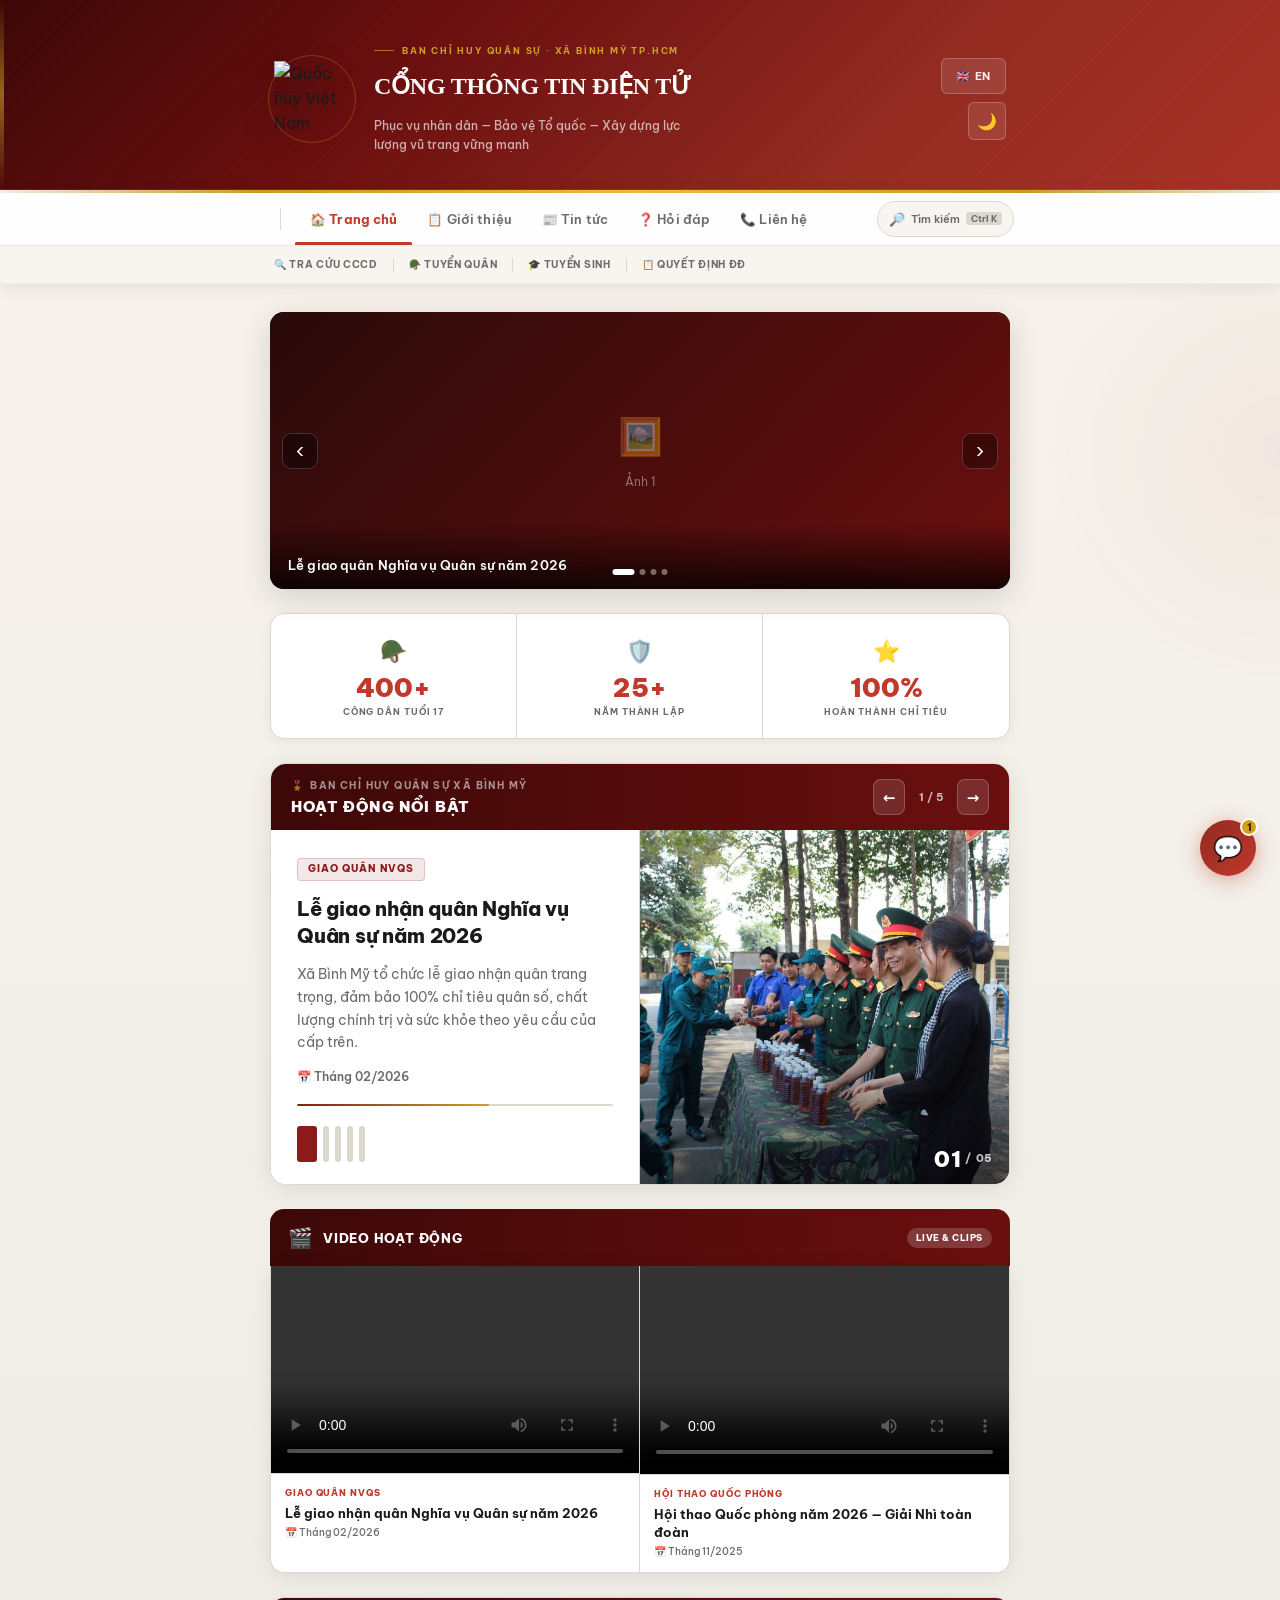
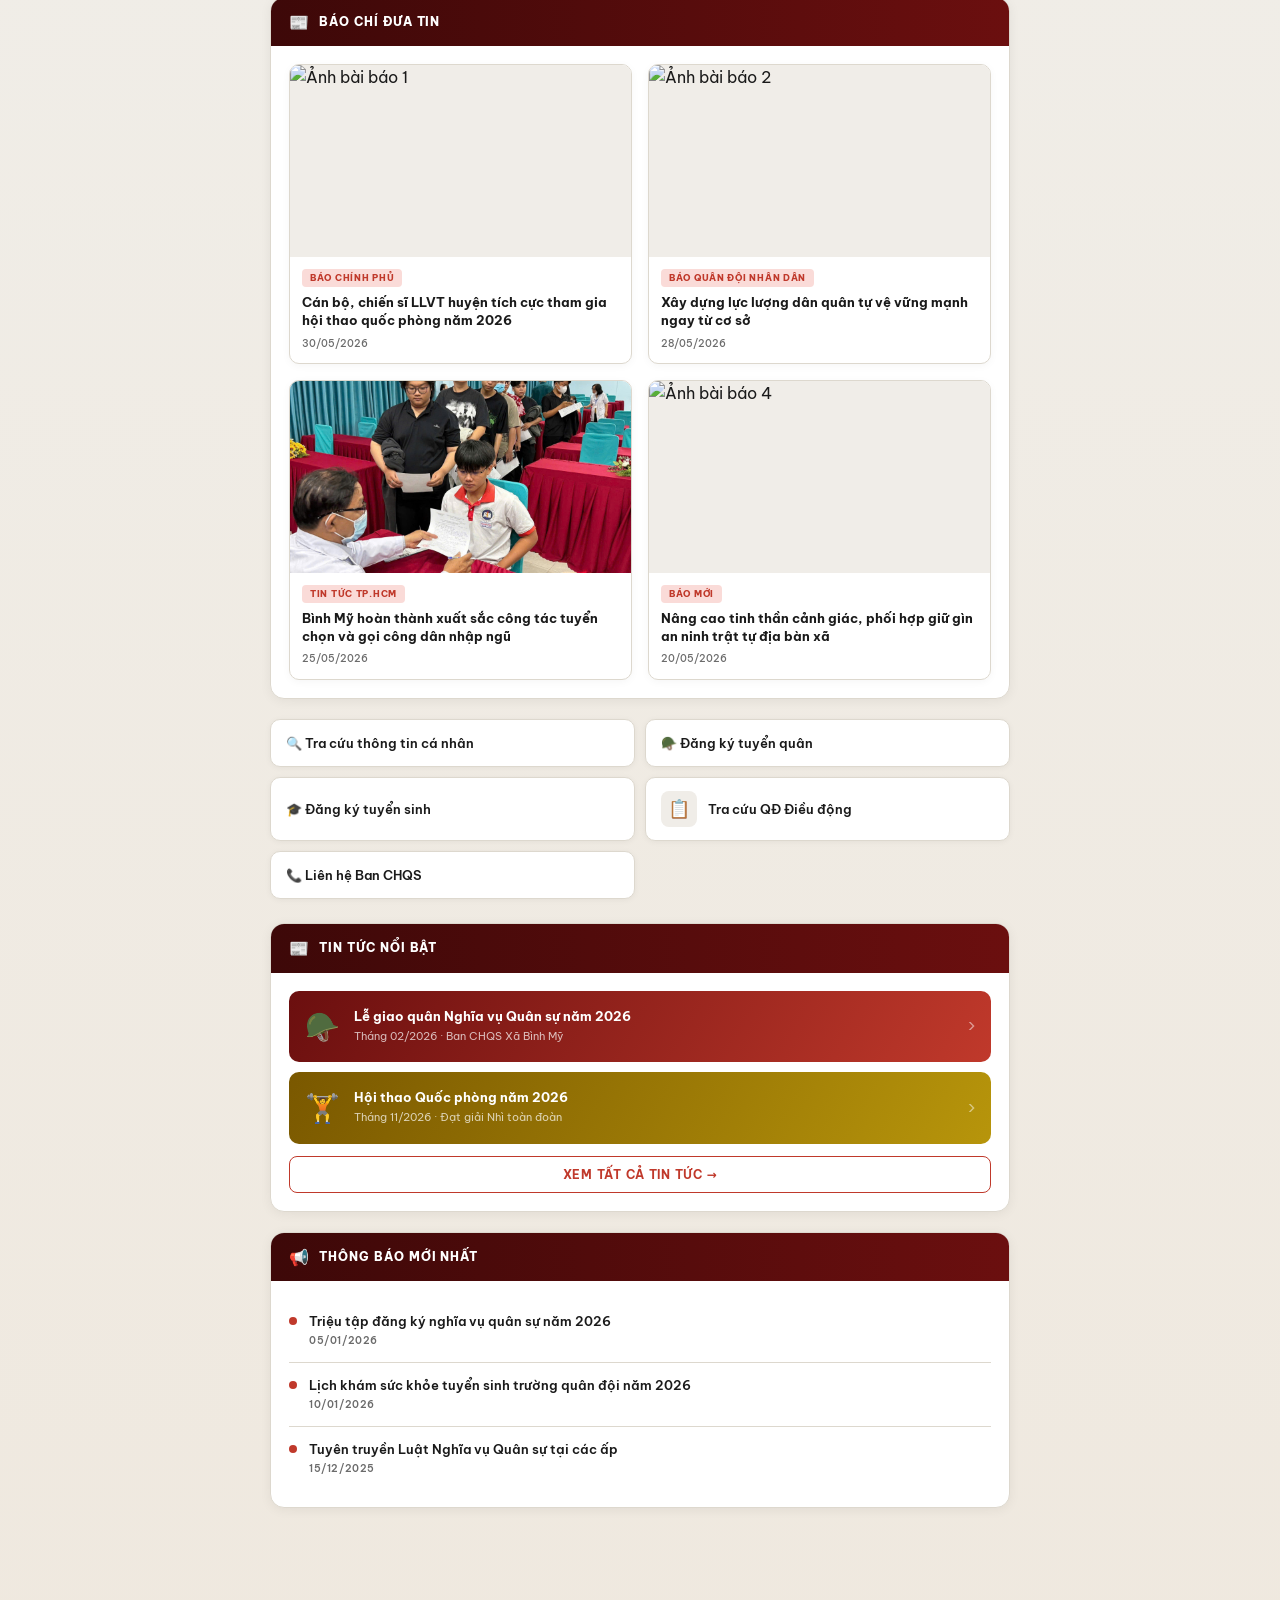
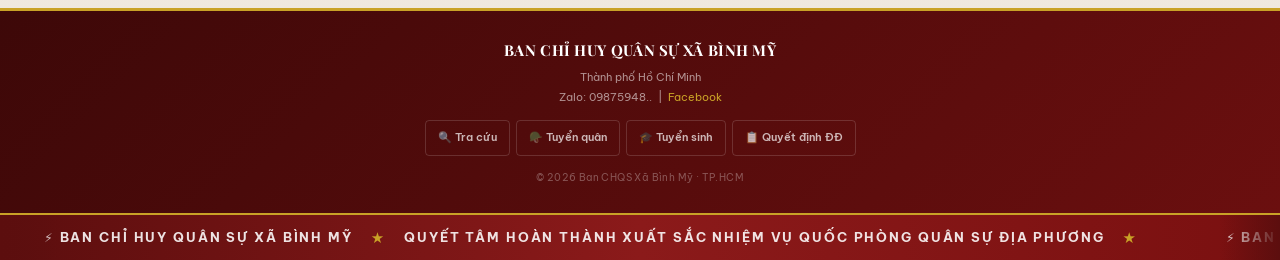
==== commit 82601614: "Update index.html" ====
--- a/index.html
+++ b/index.html
@@ -1360,72 +1360,7 @@
   </div>
 </div>
 
-<script>
-function submitContact() {
-  // 1. Lấy dữ liệu từ các ô nhập liệu
-  const hoten = document.getElementById('c-hoten').value.trim();
-  const phone = document.getElementById('c-phone').value.trim();
-  const msg = document.getElementById('c-msg').value.trim();
-  const btnSubmit = document.querySelector('#sec-lienhe .btn-submit');
-  const successMsg = document.getElementById('c-success');
-
-  // 2. Kiểm tra tính hợp lệ dữ liệu đầu vào
-  if (!hoten || !phone || !msg) {
-    alert("Vui lòng điền đầy đủ các thông tin bắt buộc (*)");
-    return;
-  }
-
-  // Khóa nút bấm và hiển thị trạng thái đang xử lý
-  btnSubmit.disabled = true;
-  const originalBtnContent = btnSubmit.innerHTML;
-  btnSubmit.innerHTML = "<span>Đang gửi thông tin...</span>";
-
-  // ⚠️ HÃY DÁN ĐƯỜNG LINK GOOGLE APPS SCRIPT CỦA BẠN VÀO ĐÂY ⚠️
-  const GOOGLE_SCRIPT_URL = "DÁN_LINK_WEB_APP_CỦA_BẠN_VÀO_ĐÂY";
-
-  // 🛠️ ĐÃ SỬA: Bổ sung "sheet: 'sheet4'" vào gói dữ liệu gửi đi
-  const payload = {
-    sheet: "sheet4", 
-    hoten: hoten,
-    phone: phone,
-    msg: msg
-  };
-
-  // 3. Tiến hành truyền dữ liệu không đồng bộ (Asynchronous) lên Cloud
-  fetch(GOOGLE_SCRIPT_URL, {
-    method: "POST",
-    mode: "no-cors", 
-    headers: { "Content-Type": "text/plain" },
-    body: JSON.stringify(payload)
-  })
-  .then(() => {
-    // 4. Xử lý hiển thị giao diện thành công
-    successMsg.style.display = 'block';
-    
-    // Tích hợp đồng bộ hệ thống dịch tự động đa ngôn ngữ sẵn có của bạn
-    if (typeof t === 'function') {
-      successMsg.textContent = t('contact.form.success');
-    }
-    
-    // Xóa trống các ô dữ liệu cũ sau khi gửi xong
-    document.getElementById('c-hoten').value = '';
-    document.getElementById('c-phone').value = '';
-    document.getElementById('c-msg').value = '';
-    
-    // Giữ trạng thái khóa nút để hạn chế hành vi spam gửi liên tục dữ liệu rác
-    btnSubmit.disabled = true;
-    btnSubmit.innerHTML = originalBtnContent;
-  })
-  .catch(error => {
-    console.error("Lỗi gửi phản ánh:", error);
-    alert("Có lỗi kết nối mạng xảy ra. Vui lòng thử lại!");
-    
-    // Trả lại trạng thái nút ban đầu nếu thất bại để họ thực hiện lại
-    btnSubmit.disabled = false;
-    btnSubmit.innerHTML = originalBtnContent;
-  });
-}
-</script>
+
 
 </div><!-- end main-container -->
 
@@ -1667,6 +1602,75 @@
 },{threshold:.5});
 const statsEl=document.querySelector('.stats-strip');
 if(statsEl)statsObs.observe(statsEl);
+
+
+
+
+function submitContact() {
+  // 1. Lấy dữ liệu từ các ô nhập liệu
+  const hoten = document.getElementById('c-hoten').value.trim();
+  const phone = document.getElementById('c-phone').value.trim();
+  const msg = document.getElementById('c-msg').value.trim();
+  const btnSubmit = document.querySelector('#sec-lienhe .btn-submit');
+  const successMsg = document.getElementById('c-success');
+
+  // 2. Kiểm tra tính hợp lệ dữ liệu đầu vào
+  if (!hoten || !phone || !msg) {
+    alert("Vui lòng điền đầy đủ các thông tin bắt buộc (*)");
+    return;
+  }
+
+  // Khóa nút bấm và hiển thị trạng thái đang xử lý
+  btnSubmit.disabled = true;
+  const originalBtnContent = btnSubmit.innerHTML;
+  btnSubmit.innerHTML = "<span>Đang gửi thông tin...</span>";
+
+  // ⚠️ HÃY DÁN ĐƯỜNG LINK GOOGLE APPS SCRIPT CỦA BẠN VÀO ĐÂY ⚠️
+  const GOOGLE_SCRIPT_URL = "DÁN_LINK_WEB_APP_CỦA_BẠN_VÀO_ĐÂY";
+
+  // 🛠️ ĐÃ SỬA: Bổ sung "sheet: 'sheet4'" vào gói dữ liệu gửi đi
+  const payload = {
+    sheet: "sheet4", 
+    hoten: hoten,
+    phone: phone,
+    msg: msg
+  };
+
+  // 3. Tiến hành truyền dữ liệu không đồng bộ (Asynchronous) lên Cloud
+  fetch(GOOGLE_SCRIPT_URL, {
+    method: "POST",
+    mode: "no-cors", 
+    headers: { "Content-Type": "text/plain" },
+    body: JSON.stringify(payload)
+  })
+  .then(() => {
+    // 4. Xử lý hiển thị giao diện thành công
+    successMsg.style.display = 'block';
+    
+    // Tích hợp đồng bộ hệ thống dịch tự động đa ngôn ngữ sẵn có của bạn
+    if (typeof t === 'function') {
+      successMsg.textContent = t('contact.form.success');
+    }
+    
+    // Xóa trống các ô dữ liệu cũ sau khi gửi xong
+    document.getElementById('c-hoten').value = '';
+    document.getElementById('c-phone').value = '';
+    document.getElementById('c-msg').value = '';
+    
+    // Giữ trạng thái khóa nút để hạn chế hành vi spam gửi liên tục dữ liệu rác
+    btnSubmit.disabled = true;
+    btnSubmit.innerHTML = originalBtnContent;
+  })
+  .catch(error => {
+    console.error("Lỗi gửi phản ánh:", error);
+    alert("Có lỗi kết nối mạng xảy ra. Vui lòng thử lại!");
+    
+    // Trả lại trạng thái nút ban đầu nếu thất bại để họ thực hiện lại
+    btnSubmit.disabled = false;
+    btnSubmit.innerHTML = originalBtnContent;
+  });
+}
+
 </script>
 
 
--- a/style.css
+++ b/style.css
@@ -1,152 +1,365 @@
-/* ═══════════════════════════════════════════════════
+/* ═══════════════════════════════════════════════════════
    STYLE.CSS — Ban CHQS Xã Bình Mỹ
-   Design system · Responsive · Dark mode
-   ═══════════════════════════════════════════════════ */
-
-/* ── CSS VARIABLES ─────────────────────────────────── */
+   ✦ Luxury Government Edition
+   ✦ Scroll animations · Hover FX · Glass morphism
+   ✦ Dark mode · Full responsive
+═══════════════════════════════════════════════════════ */
+
+/* ════════════════════════════════════
+   1. CSS CUSTOM PROPERTIES
+════════════════════════════════════ */
 :root {
+  /* Palette */
   --red:           #C0392B;
-  --red-dark:      #922B21;
+  --red-dark:      #8B1A1A;
+  --red-deeper:    #5C0E0E;
   --red-light:     #FADBD8;
+  --red-glow:      rgba(192, 57, 43, 0.18);
   --gold:          #C9A227;
+  --gold-bright:   #F0C040;
   --gold-light:    #FEF9E7;
-  --bg:            #F2EFE9;
+  --gold-glow:     rgba(201, 162, 39, 0.22);
+
+  /* Surfaces */
+  --bg:            #F0EDE7;
   --surface:       #FFFFFF;
-  --surface-alt:   #F8F6F2;
+  --surface-alt:   #F8F5F0;
+  --surface-glass: rgba(255,255,255,0.72);
+  --surface-hover: rgba(255,255,255,0.92);
+
+  /* Text */
   --text:          #1A1A1A;
+  --text-2:        #3D3D3D;
   --text-muted:    #6B6B6B;
-  --border:        #E0DAD0;
-  --shadow:        0 2px 14px rgba(0,0,0,0.07);
-  --shadow-md:     0 4px 24px rgba(0,0,0,0.10);
+  --text-faint:    #A0A0A0;
+
+  /* Borders */
+  --border:        #DDD8CE;
+  --border-strong: #C8C2B6;
+
+  /* Shadows — layered depth system */
+  --shadow-xs:   0 1px 3px rgba(0,0,0,0.06);
+  --shadow:      0 2px 12px rgba(0,0,0,0.07), 0 1px 3px rgba(0,0,0,0.04);
+  --shadow-md:   0 6px 24px rgba(0,0,0,0.10), 0 2px 8px rgba(0,0,0,0.05);
+  --shadow-lg:   0 16px 48px rgba(0,0,0,0.14), 0 4px 16px rgba(0,0,0,0.07);
+  --shadow-gold: 0 4px 20px rgba(201,162,39,0.25);
+  --shadow-red:  0 6px 24px rgba(139,26,26,0.30);
+
+  /* Input */
   --input-bg:      #FAFAF8;
   --input-focus:   #FFFFFF;
-  --placeholder:   #C0BAB0;
-  --radius:        10px;
-  --radius-lg:     14px;
-  --transition:    0.2s ease;
-}
-
+  --placeholder:   #B8B2A8;
+
+  /* Spacing & Shape */
+  --radius-sm:  6px;
+  --radius:     10px;
+  --radius-lg:  14px;
+  --radius-xl:  20px;
+
+  /* Transitions */
+  --t-fast:   0.15s cubic-bezier(0.4, 0, 0.2, 1);
+  --t:        0.25s cubic-bezier(0.4, 0, 0.2, 1);
+  --t-slow:   0.4s  cubic-bezier(0.4, 0, 0.2, 1);
+  --t-spring: 0.5s  cubic-bezier(0.34, 1.56, 0.64, 1);
+
+  /* Transition alias for backward-compat */
+  --transition: 0.2s ease;
+}
+
+/* ── Dark Mode ── */
 body.dark {
-  background: linear-gradient(180deg, #0d1218 0%, #141c24 45%, #10161d 100%);
-  --bg:            #0F1318;
-  --surface:       #161D27;
-  --surface-alt:   #1D2735;
-  --text:          #E2E8F0;
-  --text-muted:    #8FA3BA;
+  --bg:            #0E1318;
+  --surface:       #161D28;
+  --surface-alt:   #1C2535;
+  --surface-glass: rgba(22, 29, 40, 0.80);
+  --surface-hover: rgba(28, 37, 53, 0.95);
+  --text:          #E8EDF5;
+  --text-2:        #C8D0DE;
+  --text-muted:    #8FA3BE;
+  --text-faint:    #56708A;
   --border:        #263344;
-  --shadow:        0 2px 20px rgba(0,0,0,0.45);
-  --shadow-md:     0 6px 32px rgba(0,0,0,0.55);
+  --border-strong: #304055;
+  --shadow:        0 2px 16px rgba(0,0,0,0.40), 0 1px 4px rgba(0,0,0,0.25);
+  --shadow-md:     0 8px 32px rgba(0,0,0,0.50), 0 2px 10px rgba(0,0,0,0.30);
+  --shadow-lg:     0 20px 60px rgba(0,0,0,0.60), 0 6px 20px rgba(0,0,0,0.35);
   --red:           #E05050;
   --red-dark:      #A83030;
-  --red-light:     rgba(224,80,80,0.18);
+  --red-deeper:    #7A1A1A;
+  --red-light:     rgba(224,80,80,0.16);
+  --red-glow:      rgba(224,80,80,0.22);
   --gold:          #D4A820;
-  --gold-light:    rgba(212,168,32,0.15);
-  --input-bg:      #1D2735;
-  --input-focus:   #243040;
-  --placeholder:   #4A5F76;
-}
-
-/* ── RESET & BASE ───────────────────────────────────── */
-*, *::before, *::after { box-sizing: border-box; margin: 0; padding: 0; }
-
-html { scroll-behavior: smooth; -webkit-text-size-adjust: 100%; }
+  --gold-bright:   #F0C840;
+  --gold-light:    rgba(212,168,32,0.14);
+  --gold-glow:     rgba(212,168,32,0.28);
+  --input-bg:      #1C2535;
+  --input-focus:   #24304A;
+  --placeholder:   #4A627A;
+}
+
+/* ════════════════════════════════════
+   2. RESET & BASE
+════════════════════════════════════ */
+*, *::before, *::after {
+  box-sizing: border-box;
+  margin: 0; padding: 0;
+}
+
+html {
+  scroll-behavior: smooth;
+  -webkit-text-size-adjust: 100%;
+  text-rendering: optimizeLegibility;
+  -webkit-font-smoothing: antialiased;
+  -moz-osx-font-smoothing: grayscale;
+}
 
 body {
   font-family: 'Be Vietnam Pro', -apple-system, BlinkMacSystemFont, 'Segoe UI', sans-serif;
-  background: linear-gradient(180deg, #f7f3ec 0%, var(--bg) 45%, #efe8de 100%);
+  background: var(--bg);
   color: var(--text);
   min-height: 100vh;
   display: flex;
   flex-direction: column;
   align-items: stretch;
   padding: 0;
-  line-height: 1.5;
-  -webkit-font-smoothing: antialiased;
+  line-height: 1.55;
+  overflow-x: hidden;
+}
+
+/* Subtle background texture */
+body::before {
+  content: '';
+  position: fixed;
+  inset: 0;
+  background:
+    radial-gradient(ellipse at top left,  rgba(201,162,39,.06) 0%, transparent 50%),
+    radial-gradient(ellipse at bottom right, rgba(139,26,26,.06) 0%, transparent 50%);
+  pointer-events: none;
+  z-index: 0;
+}
+body.dark::before {
+  background:
+    radial-gradient(ellipse at top left,  rgba(201,162,39,.04) 0%, transparent 40%),
+    radial-gradient(ellipse at bottom right, rgba(224,80,80,.05) 0%, transparent 40%);
 }
 
 img { max-width: 100%; display: block; }
-a   { color: inherit; }
+a { color: inherit; text-decoration: none; }
 button { font-family: inherit; }
 
-/* ── THEME TOGGLE ───────────────────────────────────── */
+/* ════════════════════════════════════
+   3. SCROLL REVEAL ANIMATIONS
+════════════════════════════════════ */
+
+/* Base hidden state */
+.reveal {
+  opacity: 0;
+  transform: translateY(28px);
+  transition: opacity 0.6s cubic-bezier(0.4,0,0.2,1),
+              transform 0.6s cubic-bezier(0.4,0,0.2,1);
+}
+.reveal.visible {
+  opacity: 1;
+  transform: translateY(0);
+}
+
+/* Stagger delays for children */
+.reveal-delay-1 { transition-delay: 0.08s; }
+.reveal-delay-2 { transition-delay: 0.16s; }
+.reveal-delay-3 { transition-delay: 0.24s; }
+.reveal-delay-4 { transition-delay: 0.32s; }
+
+/* Slide from left */
+.reveal-left {
+  opacity: 0;
+  transform: translateX(-28px);
+  transition: opacity 0.55s cubic-bezier(0.4,0,0.2,1),
+              transform 0.55s cubic-bezier(0.4,0,0.2,1);
+}
+.reveal-left.visible { opacity: 1; transform: translateX(0); }
+
+/* Slide from right */
+.reveal-right {
+  opacity: 0;
+  transform: translateX(28px);
+  transition: opacity 0.55s cubic-bezier(0.4,0,0.2,1),
+              transform 0.55s cubic-bezier(0.4,0,0.2,1);
+}
+.reveal-right.visible { opacity: 1; transform: translateX(0); }
+
+/* Scale in */
+.reveal-scale {
+  opacity: 0;
+  transform: scale(0.94);
+  transition: opacity 0.5s cubic-bezier(0.4,0,0.2,1),
+              transform 0.5s cubic-bezier(0.34, 1.56, 0.64, 1);
+}
+.reveal-scale.visible { opacity: 1; transform: scale(1); }
+
+/* ════════════════════════════════════
+   4. THEME TOGGLE
+════════════════════════════════════ */
 .theme-toggle {
-  margin-left: auto;
   width: 42px; height: 42px;
-  border: 1.5px solid rgba(255,255,255,0.25);
-  background: rgba(255,255,255,0.10);
+  border: 1.5px solid rgba(255,255,255,0.28);
+  background: rgba(255,255,255,0.12);
   color: #fff;
   border-radius: 50%;
   display: inline-flex;
   align-items: center; justify-content: center;
-  font-size: 18px;
+  font-size: 17px;
   cursor: pointer;
-  transition: background var(--transition), transform var(--transition);
+  transition: background var(--t), transform var(--t), box-shadow var(--t);
   flex-shrink: 0;
+  backdrop-filter: blur(8px);
+  -webkit-backdrop-filter: blur(8px);
 }
 .theme-toggle:hover {
-  background: rgba(255,255,255,0.18);
-  transform: translateY(-1px);
-}
-
-/* ── GOLD DIVIDER ───────────────────────────────────── */
+  background: rgba(255,255,255,0.22);
+  transform: rotate(15deg) scale(1.08);
+  box-shadow: 0 0 16px rgba(255,255,255,0.2);
+}
+
+/* ════════════════════════════════════
+   5. GOLD DIVIDER
+════════════════════════════════════ */
 .hero-gold-line {
   width: 100%;
-  height: 4px;
-  background: linear-gradient(90deg, var(--gold) 0%, #F0C040 50%, var(--gold) 100%);
-}
-
-/* ── CONTAINER ──────────────────────────────────────── */
+  height: 3px;
+  background: linear-gradient(90deg,
+    transparent 0%,
+    var(--gold) 20%,
+    var(--gold-bright) 50%,
+    var(--gold) 80%,
+    transparent 100%);
+  position: relative;
+}
+.hero-gold-line::after {
+  content: '';
+  position: absolute;
+  inset: 0;
+  background: inherit;
+  filter: blur(4px);
+  opacity: 0.5;
+}
+
+/* ════════════════════════════════════
+   6. CONTAINER
+════════════════════════════════════ */
 .container {
   width: 100%;
   max-width: 760px;
   margin: 0 auto;
   padding: 24px 16px 48px;
-}
-
-/* ── SEARCH CARD (tracuu pages) ─────────────────────── */
+  position: relative;
+  z-index: 1;
+}
+
+/* ════════════════════════════════════
+   7. CARDS & SURFACES
+════════════════════════════════════ */
+.card {
+  background: var(--surface);
+  border-radius: var(--radius-lg);
+  border: 1px solid var(--border);
+  box-shadow: var(--shadow);
+  overflow: hidden;
+  position: relative;
+  transition: box-shadow var(--t), transform var(--t), border-color var(--t);
+}
+
+/* Card with hover lift */
+.card-hover:hover {
+  box-shadow: var(--shadow-md);
+  transform: translateY(-2px);
+  border-color: var(--border-strong);
+}
+
+/* Card with gold accent top-border on hover */
+.card-accent {
+  position: relative;
+}
+.card-accent::before {
+  content: '';
+  position: absolute;
+  top: 0; left: 0; right: 0;
+  height: 2px;
+  background: linear-gradient(90deg, var(--gold), var(--red));
+  opacity: 0;
+  transition: opacity var(--t);
+}
+.card-accent:hover::before { opacity: 1; }
+
+/* ════════════════════════════════════
+   8. SEARCH CARD
+════════════════════════════════════ */
 .search-card {
   background: var(--surface);
   border-radius: var(--radius-lg);
   border: 1px solid var(--border);
   box-shadow: var(--shadow);
-  padding: 24px 20px 20px;
+  padding: 26px 22px 22px;
   margin-bottom: 20px;
-  transition: transform var(--transition), box-shadow var(--transition), border-color var(--transition);
-}
-.search-card:hover { transform: translateY(-2px); box-shadow: 0 10px 24px rgba(0,0,0,.12); border-color: var(--red); }
+  position: relative;
+  overflow: hidden;
+  transition: box-shadow var(--t);
+}
+.search-card::before {
+  content: '';
+  position: absolute;
+  top: 0; left: 0; right: 0; height: 3px;
+  background: linear-gradient(90deg, var(--red-dark), var(--red), var(--gold));
+  opacity: 0;
+  transition: opacity var(--t);
+}
+.search-card:focus-within::before { opacity: 1; }
+.search-card:focus-within { box-shadow: var(--shadow-md); }
 
 .search-label {
   display: block;
-  font-size: 11px;
-  font-weight: 700;
+  font-size: 10.5px;
+  font-weight: 800;
   color: var(--text-muted);
   text-transform: uppercase;
-  letter-spacing: .08em;
+  letter-spacing: .1em;
   margin-bottom: 8px;
 }
 
-/* ── FIELD INPUT (shared) ───────────────────────────── */
+/* ════════════════════════════════════
+   9. FIELD INPUT
+════════════════════════════════════ */
 .field-input {
   width: 100%;
-  height: 46px;
+  height: 48px;
   border: 1.5px solid var(--border);
   border-radius: var(--radius);
-  padding: 0 14px;
+  padding: 0 16px;
   font-family: inherit;
   font-size: 15px;
   font-weight: 500;
   color: var(--text);
   outline: none;
   background: var(--input-bg);
-  transition: border-color var(--transition), background var(--transition);
+  transition:
+    border-color var(--t),
+    background var(--t),
+    box-shadow var(--t);
+}
+.field-input:hover {
+  border-color: var(--border-strong);
 }
 .field-input:focus {
   border-color: var(--red);
   background: var(--input-focus);
-}
-.field-input::placeholder { color: var(--placeholder); font-weight: 400; }
-
-/* ── ICON BOX (shared) ──────────────────────────────── */
+  box-shadow: 0 0 0 3px var(--red-glow);
+}
+.field-input::placeholder {
+  color: var(--placeholder);
+  font-weight: 400;
+}
+
+/* ════════════════════════════════════
+   10. ICON BOX
+════════════════════════════════════ */
 .icon-box {
   width: 44px; height: 44px; min-width: 44px;
   display: inline-flex;
@@ -156,15 +369,19 @@
   border: 1px solid var(--border);
   overflow: hidden;
   flex-shrink: 0;
-}
-.icon-box img       { width: 24px; height: 24px; object-fit: contain; }
+  transition: border-color var(--t), transform var(--t);
+}
+.icon-box:hover { transform: scale(1.06); border-color: var(--border-strong); }
+.icon-box img { width: 24px; height: 24px; object-fit: contain; }
 .icon-box .icon-fallback { font-size: 20px; }
 
-/* ── BUTTON SEARCH (shared primary CTA) ─────────────── */
+/* ════════════════════════════════════
+   11. PRIMARY CTA BUTTON
+════════════════════════════════════ */
 .btn-search {
-  height: 48px;
-  padding: 0 24px;
-  background: linear-gradient(90deg, var(--red-dark), var(--red));
+  height: 50px;
+  padding: 0 28px;
+  background: linear-gradient(135deg, var(--red-dark) 0%, var(--red) 60%, #D44030 100%);
   color: #fff;
   border: none;
   border-radius: var(--radius);
@@ -172,20 +389,37 @@
   font-size: 15px;
   font-weight: 700;
   cursor: pointer;
-  transition: opacity var(--transition), transform 0.1s;
+  transition: opacity var(--t), transform var(--t-fast), box-shadow var(--t);
   display: flex;
   align-items: center; justify-content: center;
   gap: 8px;
   width: 100%;
-  margin-top: 14px;
-  letter-spacing: .02em;
-}
-.btn-search:hover  { opacity: .92; transform: translateY(-1px); }
-.btn-search:active { transform: scale(0.98); }
+  margin-top: 16px;
+  letter-spacing: .03em;
+  position: relative;
+  overflow: hidden;
+}
+/* Shimmer effect */
+.btn-search::after {
+  content: '';
+  position: absolute;
+  inset: 0;
+  background: linear-gradient(120deg, transparent 30%, rgba(255,255,255,0.18) 50%, transparent 70%);
+  transform: translateX(-100%);
+  transition: transform 0.5s ease;
+}
+.btn-search:hover::after { transform: translateX(100%); }
+.btn-search:hover {
+  box-shadow: var(--shadow-red);
+  transform: translateY(-1px);
+}
+.btn-search:active { transform: scale(0.98) translateY(0); }
 .btn-search:disabled { opacity: .5; cursor: not-allowed; }
 .btn-search svg { width: 17px; height: 17px; flex-shrink: 0; }
 
-/* ── ERROR MESSAGE ──────────────────────────────────── */
+/* ════════════════════════════════════
+   12. MESSAGES & HINTS
+════════════════════════════════════ */
 .err-msg {
   margin-top: 10px;
   font-size: 13px;
@@ -193,11 +427,24 @@
   display: none;
   align-items: center;
   gap: 6px;
+  animation: shake 0.4s ease;
+}
+@keyframes shake {
+  0%,100% { transform: translateX(0); }
+  25%      { transform: translateX(-6px); }
+  75%      { transform: translateX(6px); }
 }
 .err-msg svg { width: 15px; height: 15px; flex-shrink: 0; }
-.hint { font-size: 12px; color: var(--text-muted); margin-top: 8px; }
-
-/* ── LOADING SPINNER ────────────────────────────────── */
+.hint {
+  font-size: 12px;
+  color: var(--text-muted);
+  margin-top: 8px;
+  line-height: 1.5;
+}
+
+/* ════════════════════════════════════
+   13. SPINNER / LOADING
+════════════════════════════════════ */
 .loading {
   display: none;
   text-align: center;
@@ -206,7 +453,7 @@
   font-size: 14px;
 }
 .spinner {
-  width: 32px; height: 32px;
+  width: 34px; height: 34px;
   border: 3px solid var(--border);
   border-top-color: var(--red);
   border-radius: 50%;
@@ -215,7 +462,9 @@
 }
 @keyframes spin { to { transform: rotate(360deg); } }
 
-/* ── RESULT CARD (tracuu) ───────────────────────────── */
+/* ════════════════════════════════════
+   14. RESULT CARD
+════════════════════════════════════ */
 .result-card {
   background: var(--surface);
   border-radius: var(--radius-lg);
@@ -223,55 +472,81 @@
   box-shadow: var(--shadow-md);
   overflow: hidden;
   display: none;
-  animation: fadeUp .3s ease;
+  animation: revealCard 0.4s cubic-bezier(0.34, 1.56, 0.64, 1);
+}
+@keyframes revealCard {
+  from { opacity: 0; transform: translateY(16px) scale(0.97); }
+  to   { opacity: 1; transform: translateY(0) scale(1); }
 }
 @keyframes fadeUp {
-  from { opacity: 0; transform: translateY(10px); }
+  from { opacity: 0; transform: translateY(12px); }
   to   { opacity: 1; transform: translateY(0); }
 }
 
+/* ── Result Header ── */
 .result-header {
-  background: linear-gradient(90deg, var(--red-dark), var(--red));
-  padding: 16px 20px;
-  display: flex; align-items: center; gap: 14px;
+  background: linear-gradient(135deg, var(--red-deeper) 0%, var(--red-dark) 50%, var(--red) 100%);
+  padding: 18px 22px;
+  display: flex;
+  align-items: center;
+  gap: 14px;
+  position: relative;
+  overflow: hidden;
+}
+/* Pattern overlay */
+.result-header::before {
+  content: '';
+  position: absolute; inset: 0;
+  background: repeating-linear-gradient(
+    -45deg,
+    rgba(255,255,255,.03) 0, rgba(255,255,255,.03) 1px,
+    transparent 1px, transparent 20px
+  );
 }
 .avatar {
-  width: 48px; height: 48px;
+  width: 50px; height: 50px;
   border-radius: 50%;
-  background: rgba(255,255,255,0.20);
-  border: 2px solid rgba(255,255,255,0.35);
+  background: rgba(255,255,255,0.18);
+  border: 2px solid rgba(255,255,255,0.38);
   display: flex; align-items: center; justify-content: center;
   font-size: 18px; font-weight: 700; color: #fff;
   flex-shrink: 0;
-}
-.result-header-text h2 { font-size: 16px; font-weight: 700; color: #fff; }
-.result-header-text p  { font-size: 12px; color: rgba(255,255,255,0.75); margin-top: 2px; }
+  box-shadow: 0 2px 8px rgba(0,0,0,0.25);
+}
+.result-header-text h2 {
+  font-size: 16px; font-weight: 800; color: #fff;
+  letter-spacing: .01em;
+}
+.result-header-text p {
+  font-size: 12px; color: rgba(255,255,255,0.72);
+  margin-top: 2px;
+}
 
 .result-body { padding: 0; }
 
 .section {
-  padding: 16px 20px;
+  padding: 16px 22px;
   border-bottom: 1px solid var(--border);
 }
 .section:last-child { border-bottom: none; }
 
 .section-title {
-  font-size: 11px; font-weight: 700;
-  text-transform: uppercase; letter-spacing: .08em;
+  font-size: 10.5px; font-weight: 800;
+  text-transform: uppercase; letter-spacing: .1em;
   color: var(--red);
-  margin-bottom: 12px;
-  display: flex; align-items: center; gap: 6px;
+  margin-bottom: 14px;
+  display: flex; align-items: center; gap: 8px;
 }
 .section-title::after {
   content: ''; flex: 1; height: 1px;
-  background: var(--red-light);
-}
-
-/* ── FIELDS GRID (tracuu result) ────────────────────── */
+  background: linear-gradient(90deg, var(--red-light), transparent);
+}
+
+/* ── Fields ── */
 .fields-grid {
   display: grid;
   grid-template-columns: 1fr 1fr;
-  gap: 12px 20px;
+  gap: 14px 22px;
 }
 .fields-grid.full { grid-template-columns: 1fr; }
 
@@ -279,7 +554,7 @@
 .field-label {
   font-size: 10px; font-weight: 700;
   color: var(--text-muted);
-  text-transform: uppercase; letter-spacing: .06em;
+  text-transform: uppercase; letter-spacing: .07em;
 }
 .field-value {
   font-size: 14px; font-weight: 500;
@@ -288,24 +563,34 @@
 }
 .field-value.big { font-size: 15px; font-weight: 700; }
 
+/* ── Badge ── */
 .stt-badge {
-  display: inline-block;
+  display: inline-flex;
+  align-items: center;
+  gap: 5px;
   background: var(--gold-light);
   color: #7A5C00;
   font-size: 11px; font-weight: 700;
   padding: 3px 12px; border-radius: 20px;
-  border: 1px solid rgba(201,162,39,0.3);
-}
-body.dark .stt-badge { color: var(--gold); }
-
-/* ── RECAPTCHA ──────────────────────────────────────── */
+  border: 1px solid rgba(201,162,39,0.35);
+}
+body.dark .stt-badge {
+  color: var(--gold);
+  border-color: rgba(212,168,32,0.35);
+}
+
+/* ════════════════════════════════════
+   15. RECAPTCHA
+════════════════════════════════════ */
 .recaptcha-wrap {
   margin-top: 16px;
   display: flex;
   justify-content: center;
 }
 
-/* ── FOOTER (small shared) ──────────────────────────── */
+/* ════════════════════════════════════
+   16. SMALL FOOTER
+════════════════════════════════════ */
 .footer {
   margin-top: 14px;
   font-size: 12px;
@@ -314,178 +599,657 @@
   line-height: 1.6;
 }
 
-/* ══════════════════════════════════════════════════════
-   HEADER (tracuu / sub pages)
-   ══════════════════════════════════════════════════════ */
+/* ════════════════════════════════════
+   17. HEADER (sub-pages)
+════════════════════════════════════ */
 .header {
   width: 100%;
-  background: var(--red-dark);
+  background: linear-gradient(135deg, var(--red-deeper), var(--red-dark));
+  position: relative;
+  overflow: hidden;
+}
+.header::after {
+  content: '';
+  position: absolute; inset: 0;
+  background: repeating-linear-gradient(
+    -45deg,
+    rgba(255,255,255,.025) 0, rgba(255,255,255,.025) 1px,
+    transparent 1px, transparent 24px
+  );
 }
 .header-inner {
   max-width: 760px;
   margin: 0 auto;
   padding: 18px 20px 16px;
   display: flex; align-items: center; gap: 14px;
+  position: relative; z-index: 1;
+}
+
+/* ════════════════════════════════════
+   17.1 HEADER (sub-pages) phần tiêu đề chữ chạy
+════════════════════════════════════ */
+
+/* .hero-title {
+    opacity: 0;
+    transform: translateY(40px);
+    animation: reveal 1s ease forwards;
+}
+
+@keyframes reveal {
+    from {
+        opacity: 0;
+        transform: translateY(40px);
+    }
+    to {
+        opacity: 1;
+        transform: translateY(0);
+    }
+} */
+
+/* .hero-title{
+    width: 0;
+    overflow: hidden;
+    white-space: nowrap;
+    animation: revealText 2s steps(50,end) forwards;
+}
+
+@keyframes revealText{
+    to{
+        width:100%;
+    }
 }
 .header-text h1 {
-  font-size: 15px; font-weight: 700;
+  font-size: 15px; font-weight: 800;
   color: #fff; letter-spacing: .02em; line-height: 1.3;
 }
 .header-text p {
   font-size: 12px;
-  color: rgba(255,255,255,0.68);
+  color: rgba(255,255,255,0.65);
   margin-top: 2px;
-}
-
-/* ══════════════════════════════════════════════════════
-   FOOTER BANNER (marquee)
-   ══════════════════════════════════════════════════════ */
+} */
+
+.hero-title {
+  display: inline-block;
+  overflow: hidden;
+  white-space: nowrap;
+  /* 1. Đặt viền ban đầu là trong suốt */
+  border-right: 2px solid transparent; 
+  width: 0;
+  
+  /* 2. Đổi 'infinite' thành số '4' (Mỗi vòng 0.5s x 4 lần = đúng 2s chữ chạy xong thì dừng) */
+  animation: 
+    typewriter 2s cubic-bezier(0.4, 0, 0.2, 1) forwards,
+    blinkCursor 0.5s step-end 4; 
+
+  /* 🛠️ CHÈN THÊM CÁC DÒNG NÀY ĐỂ SỬA LỖI MẤT DẤU */
+  line-height: 1.4;        /* Tăng chiều cao dòng để dấu có chỗ đứng */
+  padding-top: 6px;        /* Đẩy nhẹ chữ xuống để tránh mép khung bị ẩn */
+  padding-bottom: 2px;     /* Cân đối lại phần chân chữ */
+}
+
+@keyframes typewriter {
+  to { width: 100%; }
+}
+
+/* 3. Chỉ làm nhấp nháy màu của riêng viền bên phải để tối ưu */
+@keyframes blinkCursor {
+  from, to { border-right-color: transparent; }
+  50% { border-right-color: var(--gold, #C9A227); }
+}
+
+/* KHẮC PHỤC LỖI MOBILE */
+@media (max-width: 640px) {
+  .hero-title {
+    white-space: normal; /* Cho phép xuống dòng tự nhiên */
+    width: 100% !important;
+    border-right: none !important;
+    animation: fadeUpReveal 1s ease forwards; /* Thay bằng hiệu ứng trồi lên mượt mà */
+  }
+}
+
+/* KHẮC PHỤC LỖI MOBILE: Trên điện thoại chữ dài sẽ bị tràn, nên tắt hiệu ứng typewriter */
+@media (max-width: 640px) {
+  .hero-title {
+    white-space: normal; /* Cho phép xuống dòng tự nhiên */
+    width: 100% !important;
+    border-right: none !important;
+    animation: fadeUpReveal 1s ease forwards; /* Thay bằng hiệu ứng trồi lên mượt mà */
+  }
+}
+
+/* ════════════════════════════════════
+   18. FOOTER MARQUEE BANNER
+════════════════════════════════════ */
 .footer-banner {
   width: 100%;
-  background: linear-gradient(90deg, var(--red-dark), #6B0F0F);
-  padding: 10px 0;
+  background: linear-gradient(90deg, var(--red-deeper), var(--red-dark), #7A1010);
+  padding: 11px 0;
   overflow: hidden;
   border-top: 2px solid var(--gold);
-}
+  position: relative;
+}
+/* Fade edges */
+.footer-banner::before,
+.footer-banner::after {
+  content: '';
+  position: absolute;
+  top: 0; bottom: 0;
+  width: 60px;
+  z-index: 2;
+  pointer-events: none;
+}
+.footer-banner::before {
+  left: 0;
+  background: linear-gradient(90deg, var(--red-deeper), transparent);
+}
+.footer-banner::after {
+  right: 0;
+  background: linear-gradient(270deg, var(--red-deeper), transparent);
+}
+
 .footer-marquee {
   display: flex;
-  gap: 0;
   white-space: nowrap;
-  animation: marquee 22s linear infinite;
+  animation: marquee 28s linear infinite;
 }
 .footer-marquee:hover { animation-play-state: paused; }
+
 .footer-title {
   display: inline-flex;
   align-items: center;
-  gap: 16px;
-  padding: 0 40px;
-  font-size: 13px;
+  gap: 18px;
+  padding: 0 44px;
+  font-size: 12.5px;
   font-weight: 700;
-  letter-spacing: .16em;
+  letter-spacing: .15em;
   text-transform: uppercase;
-  color: rgba(255,255,255,0.92);
-}
-.footer-title span { color: var(--gold); font-size: 16px; }
+  color: rgba(255,255,255,0.88);
+}
+.footer-title span { color: var(--gold); font-size: 15px; }
+
 @keyframes marquee {
   0%   { transform: translateX(0); }
   100% { transform: translateX(-50%); }
 }
 
+.footer-sub {
+  padding: 18px 16px;
+  text-align: center;
+  font-size: 12px;
+  color: var(--text-muted);
+  line-height: 1.6;
+  background: var(--surface-alt);
+  border-top: 1px solid var(--border);
+}
 .footer-links {
-  display: flex; justify-content: center; flex-wrap: wrap;
-  gap: 4px; padding: 10px 16px 0;
+  display: flex;
+  justify-content: center;
+  gap: 16px;
+  margin-top: 6px;
+  flex-wrap: wrap;
 }
 .footer-links a {
-  display: inline-flex; align-items: center; gap: 6px;
-  padding: 8px 14px;
-  font-size: 13px; font-weight: 600;
-  color: rgba(255,255,255,0.80);
+  color: var(--red);
+  font-weight: 600;
+  transition: color var(--t);
+  display: flex;
+  align-items: center;
+  gap: 4px;
+  font-size: 12px;
+}
+.footer-links a:hover { color: var(--gold); }
+
+/* ════════════════════════════════════
+   19. PRESS / MEDIA GRID
+════════════════════════════════════ */
+.press-grid {
+  display: grid;
+  grid-template-columns: repeat(2, 1fr);
+  gap: 16px;
+}
+
+.press-item {
+  display: flex;
+  flex-direction: column;
+  background: var(--surface);
+  border: 1px solid var(--border);
+  border-radius: var(--radius-lg);
+  overflow: hidden;
+  box-shadow: var(--shadow-xs);
+  transition:
+    border-color var(--t),
+    box-shadow var(--t),
+    transform var(--t);
   text-decoration: none;
+  color: inherit;
+  position: relative;
+}
+/* Gold top-line on hover */
+.press-item::before {
+  content: '';
+  position: absolute;
+  top: 0; left: 0; right: 0; height: 2px;
+  background: linear-gradient(90deg, var(--gold), var(--red));
+  transform: scaleX(0);
+  transition: transform var(--t);
+  transform-origin: left;
+}
+.press-item:hover::before { transform: scaleX(1); }
+.press-item:hover {
+  border-color: var(--border-strong);
+  box-shadow: var(--shadow-md);
+  transform: translateY(-4px);
+}
+
+.press-thumb {
+  width: 100%;
+  aspect-ratio: 16/9;
+  overflow: hidden;
+  background: var(--surface-alt);
+}
+.press-thumb img {
+  width: 100%; height: 100%;
+  object-fit: cover;
+  transition: transform 0.5s cubic-bezier(0.4,0,0.2,1);
+}
+.press-item:hover .press-thumb img { transform: scale(1.06); }
+
+.press-content {
+  padding: 13px;
+  display: flex;
+  flex-direction: column;
+  gap: 6px;
+  flex: 1;
+}
+.press-source {
+  font-size: 9px; font-weight: 800;
+  padding: 2px 8px; border-radius: 4px;
+  background: var(--red-light); color: var(--red);
+  text-transform: uppercase; letter-spacing: .08em;
+  align-self: flex-start;
+}
+.press-title {
+  font-size: 13px; font-weight: 700;
+  color: var(--text); line-height: 1.4;
+  display: -webkit-box;
+  -webkit-line-clamp: 2;
+  -webkit-box-orient: vertical;
+  overflow: hidden;
+  flex: 1;
+  transition: color var(--t);
+}
+.press-item:hover .press-title { color: var(--red); }
+.press-date {
+  font-size: 10px; color: var(--text-muted);
+  font-weight: 500; margin-top: auto;
+}
+
+/* ════════════════════════════════════
+   20. NAV ACCESSIBILITY
+════════════════════════════════════ */
+.main-nav-inner, .tabs {
+  -webkit-overflow-scrolling: touch;
+  scrollbar-width: none;
+}
+.main-nav-inner::-webkit-scrollbar,
+.tabs::-webkit-scrollbar { display: none; }
+
+button, a, [role="button"] { min-height: 36px; }
+.nav-item { min-height: 44px; }
+
+/* ════════════════════════════════════
+   21. HOVER EFFECTS — MENU & NAV
+════════════════════════════════════ */
+
+/* Nav tab — underline slide */
+.nav-tab,
+.nav-item {
+  position: relative;
+  overflow: hidden;
+}
+.nav-tab::after {
+  content: '';
+  position: absolute;
+  bottom: 0; left: 50%; right: 50%;
+  height: 2.5px;
+  background: var(--red);
+  transition: left var(--t), right var(--t);
+  border-radius: 2px 2px 0 0;
+}
+.nav-tab:hover::after,
+.nav-tab.active::after {
+  left: 0; right: 0;
+}
+
+/* Nav item ripple on click */
+.nav-tab::before {
+  content: '';
+  position: absolute;
+  inset: 0;
+  background: var(--red-glow);
+  opacity: 0;
+  transition: opacity var(--t-fast);
+  border-radius: 6px 6px 0 0;
+}
+.nav-tab:hover::before { opacity: 1; }
+
+/* Sub nav links */
+.nav-sublink {
+  position: relative;
+  transition: color var(--t), background var(--t);
+}
+.nav-sublink::before {
+  content: '';
+  position: absolute;
+  inset: 0;
+  background: var(--red-glow);
+  border-radius: 5px;
+  opacity: 0;
+  transform: scale(0.85);
+  transition: opacity var(--t), transform var(--t-spring);
+}
+.nav-sublink:hover::before {
+  opacity: 1;
+  transform: scale(1);
+}
+
+/* Drawer items */
+.nav-drawer-item {
+  position: relative;
+  overflow: hidden;
+}
+.nav-drawer-item::before {
+  content: '';
+  position: absolute;
+  left: 0; top: 0; bottom: 0;
+  width: 3px;
+  background: var(--red);
+  transform: scaleY(0);
+  transition: transform var(--t-spring);
+}
+.nav-drawer-item:hover::before,
+.nav-drawer-item.active::before {
+  transform: scaleY(1);
+}
+
+/* ════════════════════════════════════
+   22. FOCUS VISIBLE
+════════════════════════════════════ */
+:focus-visible {
+  outline: 2.5px solid var(--gold);
+  outline-offset: 3px;
+  border-radius: 4px;
+}
+
+/* ════════════════════════════════════
+   23. SCROLL-TO-TOP BUTTON (new feature)
+════════════════════════════════════ */
+.scroll-top-btn {
+  position: fixed;
+  bottom: 24px; right: 20px;
+  width: 44px; height: 44px;
+  border-radius: 50%;
+  background: var(--red-dark);
+  color: #fff;
+  border: 2px solid rgba(255,255,255,0.2);
+  display: flex; align-items: center; justify-content: center;
+  font-size: 18px;
+  cursor: pointer;
+  z-index: 400;
+  box-shadow: var(--shadow-red);
+  opacity: 0;
+  transform: translateY(16px) scale(0.85);
+  transition: opacity var(--t), transform var(--t-spring), background var(--t);
+  pointer-events: none;
+}
+.scroll-top-btn.show {
+  opacity: 1;
+  transform: translateY(0) scale(1);
+  pointer-events: auto;
+}
+.scroll-top-btn:hover {
+  background: var(--red);
+  transform: translateY(-3px) scale(1.08);
+}
+
+/* ════════════════════════════════════
+   24. TOOLTIP (new feature)
+════════════════════════════════════ */
+[data-tooltip] {
+  position: relative;
+}
+[data-tooltip]::after {
+  content: attr(data-tooltip);
+  position: absolute;
+  bottom: calc(100% + 8px);
+  left: 50%;
+  transform: translateX(-50%) translateY(4px);
+  background: rgba(20,20,20,0.88);
+  color: #fff;
+  font-size: 11px;
+  font-weight: 600;
+  padding: 5px 10px;
   border-radius: 6px;
-  transition: background var(--transition), color var(--transition);
-}
-.footer-links a:hover {
-  background: rgba(255,255,255,0.12);
-  color: var(--gold);
-}
-
-/* ══════════════════════════════════════════════════════
-   RESPONSIVE — shared across all pages
-   ══════════════════════════════════════════════════════ */
-
-/* Large desktop ≥ 1200px — keep max-width centered */
+  white-space: nowrap;
+  backdrop-filter: blur(6px);
+  opacity: 0;
+  pointer-events: none;
+  transition: opacity var(--t-fast), transform var(--t-fast);
+  z-index: 999;
+}
+[data-tooltip]:hover::after {
+  opacity: 1;
+  transform: translateX(-50%) translateY(0);
+}
+
+/* ════════════════════════════════════
+   25. NOTIFICATION PULSE (new feature)
+   Dùng cho các badge thông báo
+════════════════════════════════════ */
+.badge-pulse {
+  display: inline-flex;
+  align-items: center; justify-content: center;
+  min-width: 18px; height: 18px;
+  padding: 0 5px;
+  background: var(--red);
+  color: #fff;
+  font-size: 10px; font-weight: 800;
+  border-radius: 20px;
+  position: relative;
+}
+.badge-pulse::after {
+  content: '';
+  position: absolute; inset: -3px;
+  border-radius: 50%;
+  border: 2px solid var(--red);
+  animation: badge-ping 1.5s ease-out infinite;
+}
+@keyframes badge-ping {
+  0%   { transform: scale(1); opacity: 0.7; }
+  100% { transform: scale(1.8); opacity: 0; }
+}
+
+/* ════════════════════════════════════
+   26. SKELETON LOADER (new feature)
+   Dùng khi đang tải dữ liệu
+════════════════════════════════════ */
+.skeleton {
+  background: linear-gradient(
+    90deg,
+    var(--surface-alt) 25%,
+    var(--border) 50%,
+    var(--surface-alt) 75%
+  );
+  background-size: 200% 100%;
+  animation: skeleton-wave 1.5s linear infinite;
+  border-radius: var(--radius-sm);
+}
+@keyframes skeleton-wave {
+  0%   { background-position: 200% 0; }
+  100% { background-position: -200% 0; }
+}
+.skeleton-text { height: 14px; margin-bottom: 8px; }
+.skeleton-text:last-child { width: 65%; }
+.skeleton-title { height: 20px; margin-bottom: 12px; }
+.skeleton-thumb { aspect-ratio: 16/9; border-radius: var(--radius); }
+
+/* ════════════════════════════════════
+   27. HIGHLIGHT TAG
+════════════════════════════════════ */
+.tag {
+  display: inline-flex;
+  align-items: center;
+  gap: 4px;
+  font-size: 9.5px;
+  font-weight: 800;
+  padding: 3px 9px;
+  border-radius: var(--radius-sm);
+  text-transform: uppercase;
+  letter-spacing: .08em;
+}
+.tag-red { background: var(--red-light); color: var(--red); }
+.tag-gold {
+  background: var(--gold-light);
+  color: #7A5C00;
+  border: 1px solid rgba(201,162,39,0.3);
+}
+body.dark .tag-gold { color: var(--gold); }
+
+/* ════════════════════════════════════
+   28. DIVIDER
+════════════════════════════════════ */
+.divider {
+  height: 1px;
+  background: linear-gradient(90deg, transparent, var(--border), transparent);
+  margin: 16px 0;
+}
+.divider-gold {
+  height: 1px;
+  background: linear-gradient(90deg, transparent, var(--gold), transparent);
+  margin: 16px 0;
+  opacity: 0.5;
+}
+
+/* ════════════════════════════════════
+   29. GLASSMORPHISM CARD (new feature)
+════════════════════════════════════ */
+.glass-card {
+  background: var(--surface-glass);
+  backdrop-filter: blur(16px);
+  -webkit-backdrop-filter: blur(16px);
+  border: 1px solid rgba(255,255,255,0.35);
+  border-radius: var(--radius-lg);
+  box-shadow: 0 8px 32px rgba(0,0,0,0.08);
+}
+body.dark .glass-card {
+  background: rgba(22, 30, 42, 0.75);
+  border-color: rgba(255,255,255,0.08);
+}
+
+/* ════════════════════════════════════
+   30. READING PROGRESS BAR (new feature)
+════════════════════════════════════ */
+.reading-bar {
+  position: fixed;
+  top: 0; left: 0;
+  height: 3px;
+  background: linear-gradient(90deg, var(--red-dark), var(--red), var(--gold));
+  z-index: 9999;
+  width: 0%;
+  transition: width 0.1s linear;
+  pointer-events: none;
+}
+
+/* ════════════════════════════════════
+   31. IMAGE ZOOM ON HOVER
+════════════════════════════════════ */
+.img-zoom {
+  overflow: hidden;
+  border-radius: var(--radius);
+}
+.img-zoom img {
+  transition: transform 0.5s cubic-bezier(0.4,0,0.2,1);
+}
+.img-zoom:hover img { transform: scale(1.06); }
+
+/* ════════════════════════════════════
+   32. PRINT
+════════════════════════════════════ */
+@media print {
+  .main-nav, .search-card, .btn-search,
+  .theme-toggle, .hero-gold-line,
+  .scroll-top-btn, .reading-bar,
+  .footer-banner { display: none !important; }
+  .result-card { display: block !important; box-shadow: none; border: 1px solid #ccc; }
+  body { background: #fff; color: #000; }
+  body::before { display: none; }
+}
+
+/* ════════════════════════════════════
+   33. RESPONSIVE — SHARED
+════════════════════════════════════ */
+
+/* ≥ 1200px */
 @media (min-width: 1200px) {
   .container,
   .header-inner { padding-left: 24px; padding-right: 24px; }
 }
 
-/* Tablet landscape 993–1199px */
+/* ≤ 1199px */
 @media (max-width: 1199px) {
   .fields-grid { grid-template-columns: 1fr 1fr; }
 }
 
-/* Tablet portrait 769–992px */
+/* ≤ 992px */
 @media (max-width: 992px) {
   .header-text h1 { font-size: 14px; }
-  .fields-grid    { grid-template-columns: 1fr; }
-  .section        { padding: 14px 16px; }
-}
-
-/* Large phone 521–768px */
+  .fields-grid { grid-template-columns: 1fr; }
+  .section { padding: 14px 16px; }
+  .press-grid { gap: 12px; }
+}
+
+/* ≤ 768px */
 @media (max-width: 768px) {
-  .header-inner   { padding: 14px 16px; }
-  .search-card    { padding: 18px 16px 16px; }
-  .result-header  { padding: 14px 16px; }
-  .footer-title   { font-size: 12px; letter-spacing: .12em; padding: 0 28px; }
-  .search-card    { padding: 18px 16px 16px; }
-  .result-header  { padding: 14px 16px; }
-  .avatar         { width: 42px; height: 42px; font-size: 16px; }
+  .header-inner { padding: 14px 16px; }
+  .search-card { padding: 18px 16px 16px; }
+  .result-header { padding: 14px 16px; }
+  .avatar { width: 42px; height: 42px; font-size: 16px; }
   .result-header-text h2 { font-size: 15px; }
-  .footer-title   { font-size: 12px; letter-spacing: .12em; padding: 0 28px; }
-}
-
-/* Phone ≤ 520px */
+  .footer-title { font-size: 11.5px; letter-spacing: .1em; padding: 0 24px; }
+  .footer-banner { padding: 10px 0; }
+  .tabs { display: none; }
+  .menu-burger { display: flex; }
+  .nav-drawer { display: flex; }
+}
+
+/* ≤ 520px */
 @media (max-width: 520px) {
-  body            { padding: 0; }
-  .container      { padding: 16px 12px 40px; }
-  .header-inner   { padding: 12px; gap: 10px; }
-  .search-card    { padding: 16px 14px; border-radius: var(--radius); }
-  .field-input    { height: 44px; font-size: 14px; }
-  .btn-search     { height: 46px; font-size: 14px; }
-  .result-header  { padding: 12px 14px; }
-  .field-value    { font-size: 13px; }
-  .footer-title   { font-size: 11px; letter-spacing: .10em; padding: 0 20px; }
-  .footer-links a { padding: 7px 10px; font-size: 12px; }
-  .container      { padding: 16px 12px 40px; }
-  .header-inner   { padding: 12px; gap: 10px; }
+  body { padding: 0; }
+  .container { padding: 16px 12px 40px; }
+  .header-inner { padding: 12px; gap: 10px; }
   .header-text h1 { font-size: 13px; }
-  .fields-grid    { grid-template-columns: 1fr; }
-  .search-card    { padding: 16px 14px; border-radius: var(--radius); }
-  .field-input    { height: 44px; font-size: 14px; }
-  .btn-search     { height: 46px; font-size: 14px; }
-  .result-header  { padding: 12px 14px; }
-  .avatar         { width: 40px; height: 40px; font-size: 15px; }
+  .fields-grid { grid-template-columns: 1fr; }
+  .search-card { padding: 16px 14px; border-radius: var(--radius); }
+  .field-input { height: 44px; font-size: 14px; }
+  .btn-search { height: 46px; font-size: 14px; }
+  .result-header { padding: 12px 14px; }
+  .avatar { width: 40px; height: 40px; font-size: 15px; }
   .result-header-text h2 { font-size: 14px; }
-  .section        { padding: 12px 14px; }
-  .field-value    { font-size: 13px; }
-  .footer-title   { font-size: 11px; letter-spacing: .10em; padding: 0 20px; }
-  .footer-links a { padding: 7px 10px; font-size: 12px; }
-}
-
-/* Narrow phone ≤ 400px */
+  .section { padding: 12px 14px; }
+  .field-value { font-size: 13px; }
+  .footer-title { font-size: 10.5px; letter-spacing: .07em; padding: 0 16px; gap: 12px; }
+  .footer-title span { font-size: 13px; }
+  .footer-links a { padding: 6px 10px; font-size: 11px; }
+  .press-grid { grid-template-columns: 1fr; }
+  .scroll-top-btn { bottom: 16px; right: 14px; width: 40px; height: 40px; }
+}
+
+/* ≤ 400px */
 @media (max-width: 400px) {
   .header-text h1 { font-size: 12px; }
-  .theme-toggle   { width: 38px; height: 38px; font-size: 16px; }
-  .avatar         { width: 36px; height: 36px; font-size: 14px; }
-  .result-header  { gap: 10px; }
+  .theme-toggle { width: 38px; height: 38px; font-size: 16px; }
+  .avatar { width: 36px; height: 36px; font-size: 14px; }
+  .result-header { gap: 10px; }
   .result-header-text h2 { font-size: 13px; }
-  .btn-search     { font-size: 13px; }
-}
-
-/* ── SCROLLBAR (nav) ────────────────────────────────── */
-.main-nav-inner,
-.tabs {
-  -webkit-overflow-scrolling: touch;
-  scrollbar-width: none;
-}
-.main-nav-inner::-webkit-scrollbar,
-.tabs::-webkit-scrollbar { display: none; }
-
-/* ── TOUCH TARGET minimum ───────────────────────────── */
-button, a, [role="button"] { min-height: 36px; }
-.nav-item { min-height: 44px; }
-
-/* ── FOCUS VISIBLE ──────────────────────────────────── */
-:focus-visible {
-  outline: 2px solid var(--red);
-  outline-offset: 2px;
-  border-radius: 4px;
-}
-
-/* ── PRINT ──────────────────────────────────────────── */
-@media print {
-  .main-nav, .search-card, .btn-search,
-  .theme-toggle, .hero-gold-line { display: none !important; }
-  .result-card { display: block !important; box-shadow: none; border: 1px solid #ccc; }
-  body { background: #fff; color: #000; }
-}
+  .btn-search { font-size: 13px; }
+}
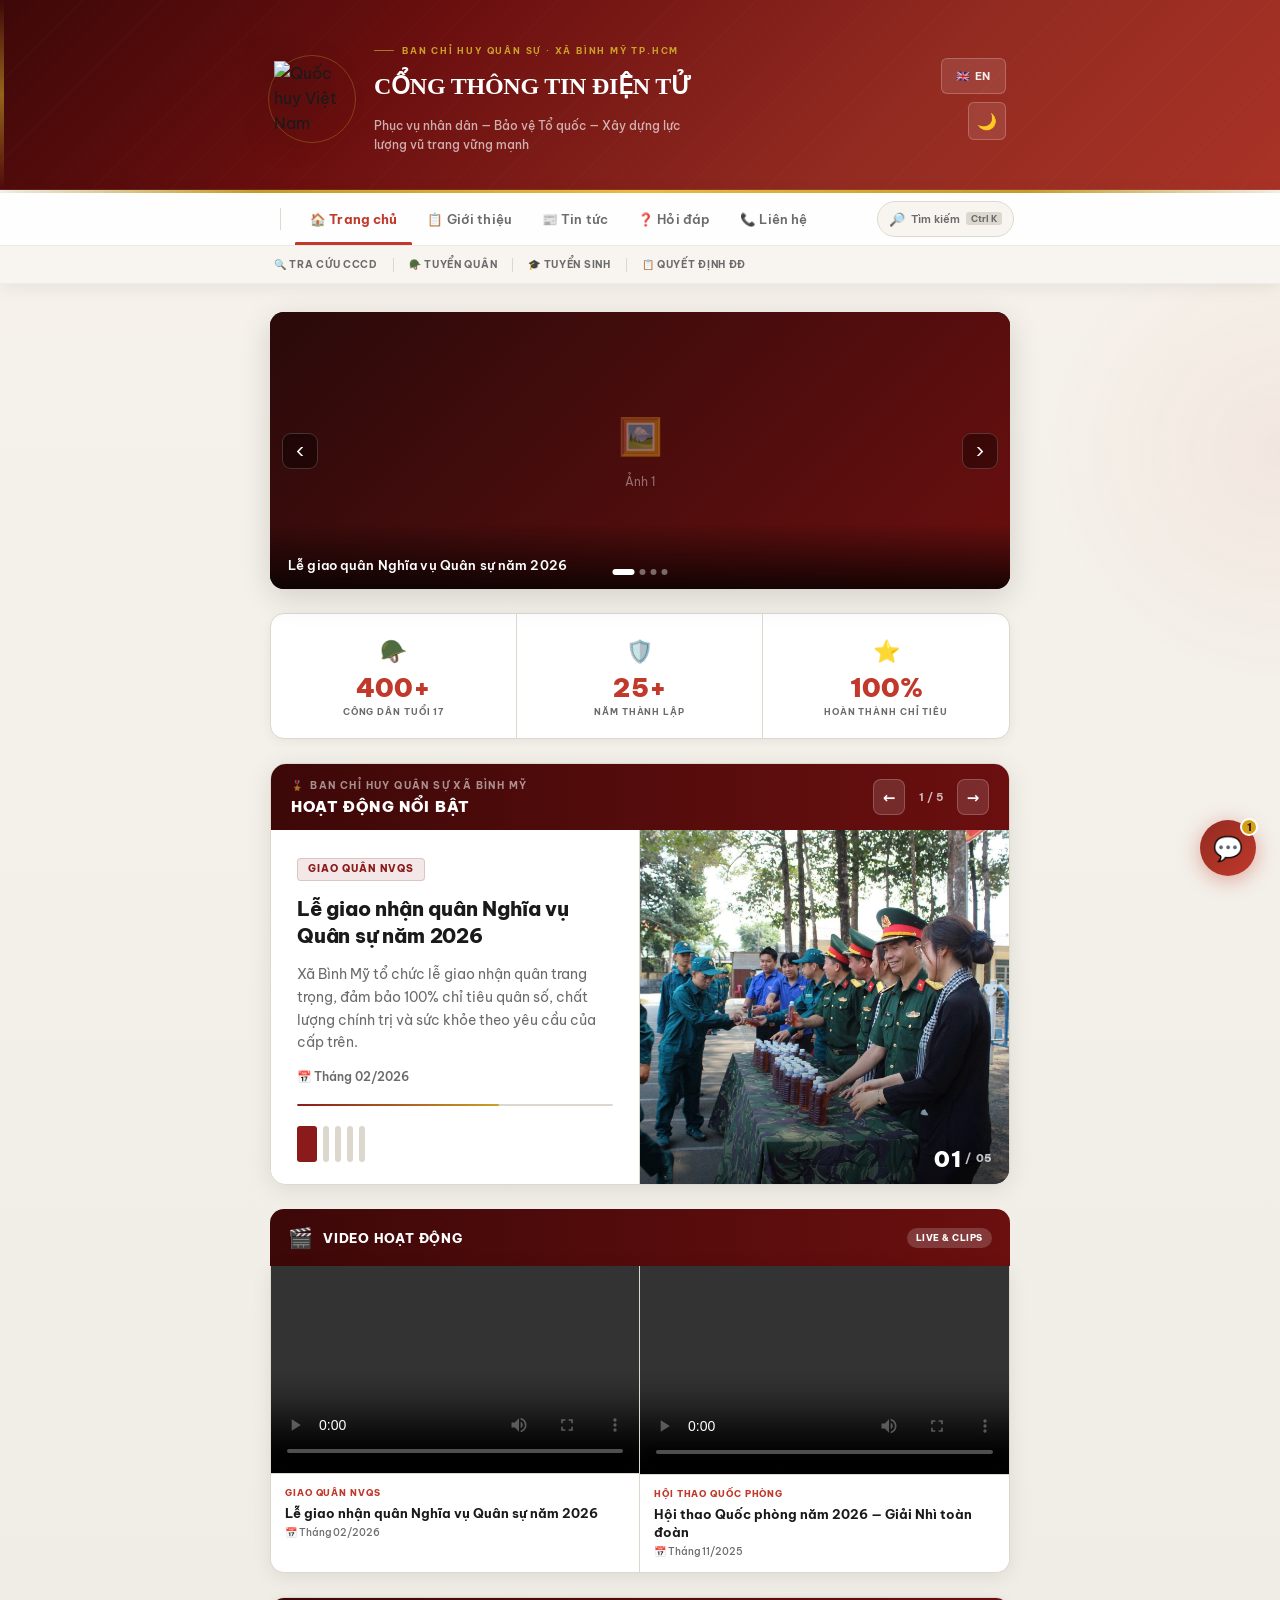
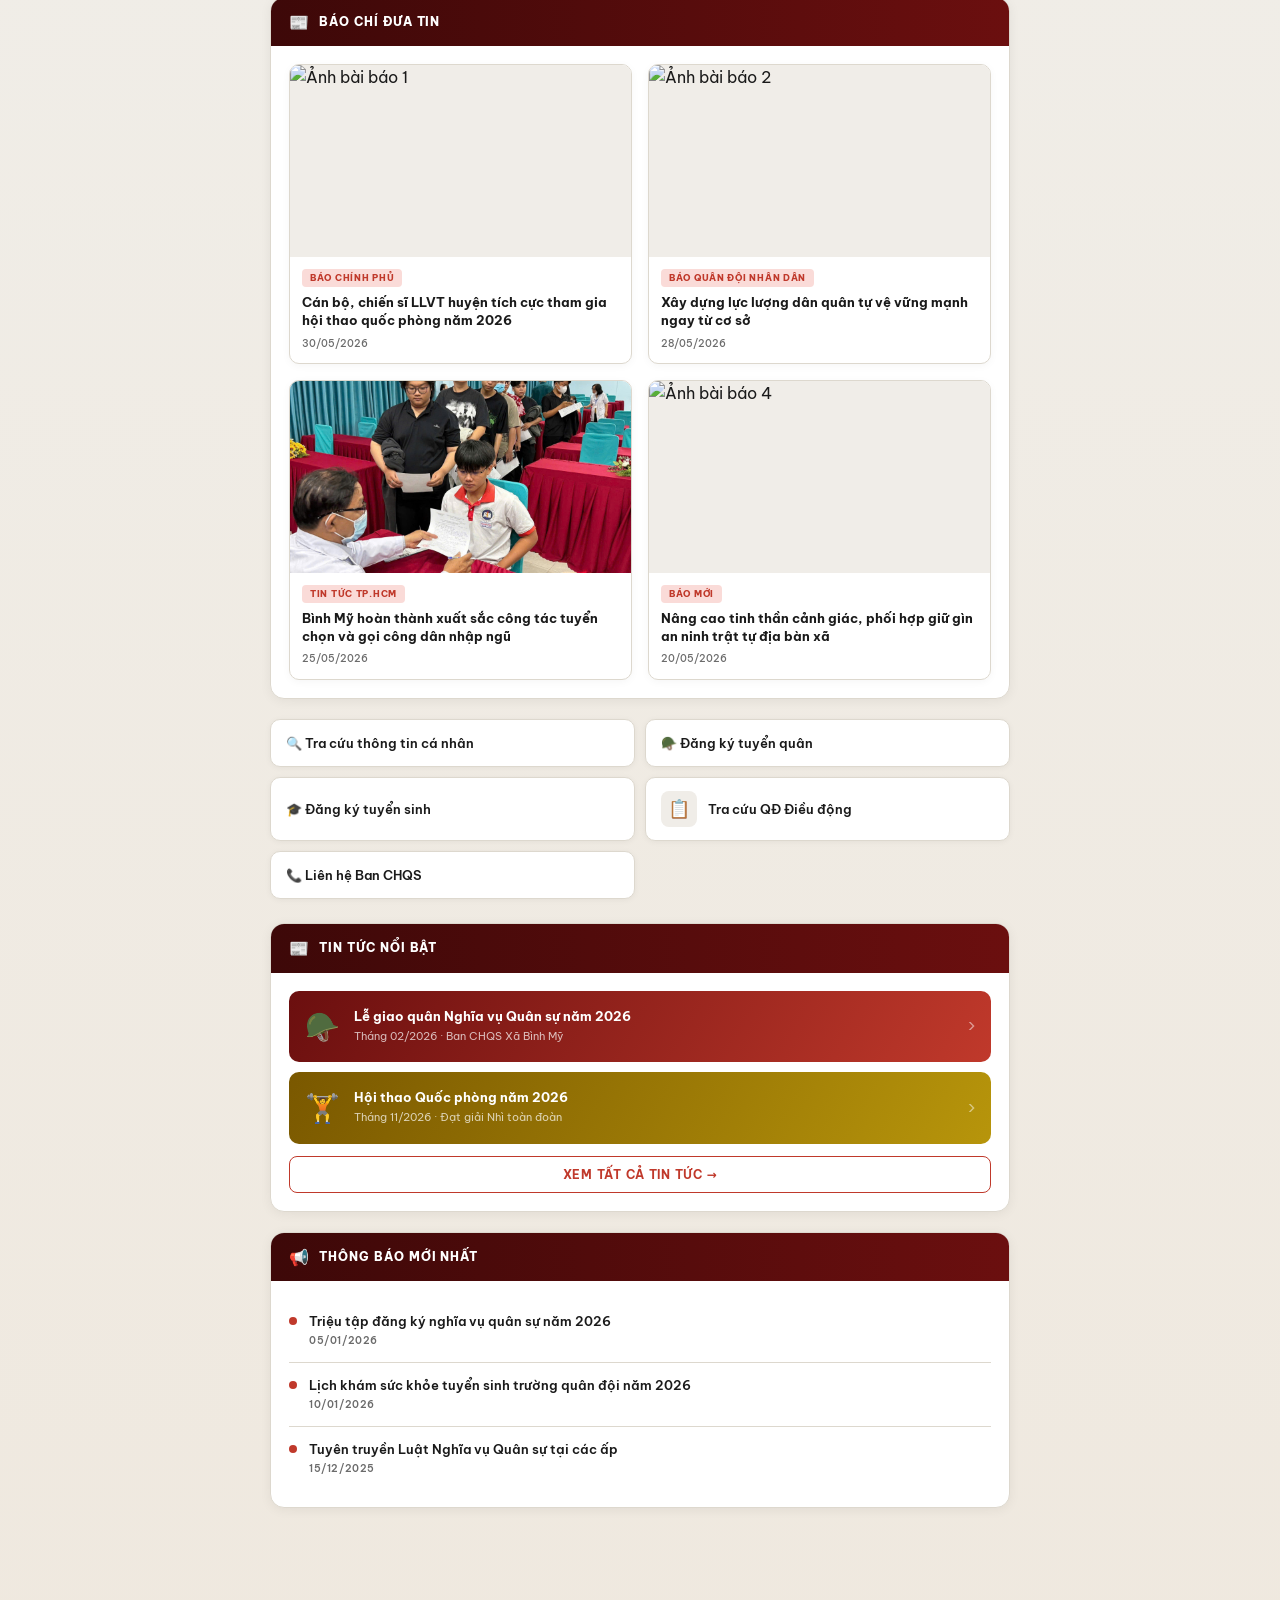
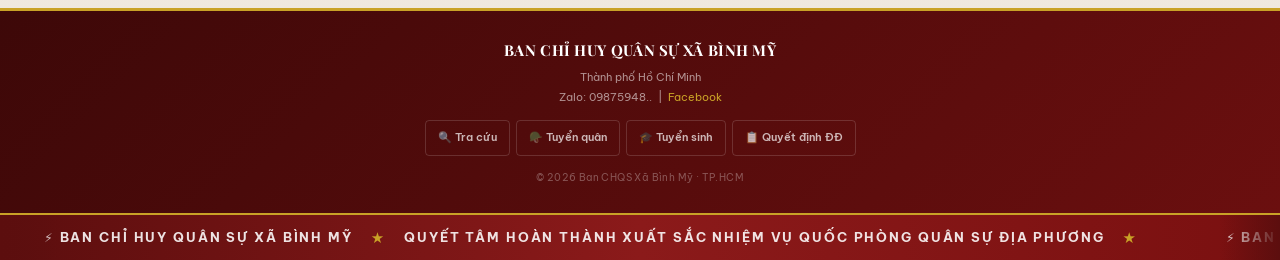
==== commit ba3b7998: "Update index.html" ====
--- a/index.html
+++ b/index.html
@@ -1626,7 +1626,7 @@
   btnSubmit.innerHTML = "<span>Đang gửi thông tin...</span>";
 
   // ⚠️ HÃY DÁN ĐƯỜNG LINK GOOGLE APPS SCRIPT CỦA BẠN VÀO ĐÂY ⚠️
-  const GOOGLE_SCRIPT_URL = "DÁN_LINK_WEB_APP_CỦA_BẠN_VÀO_ĐÂY";
+  const GOOGLE_SCRIPT_URL = "https://script.google.com/macros/s/AKfycbzKqZNlfsxmxy4_sWy15AL_3oJtAHXXnTGgIeEeklz65tnKta5pnD5unlz4wjaoaKHchQ/exec";
 
   // 🛠️ ĐÃ SỬA: Bổ sung "sheet: 'sheet4'" vào gói dữ liệu gửi đi
   const payload = {
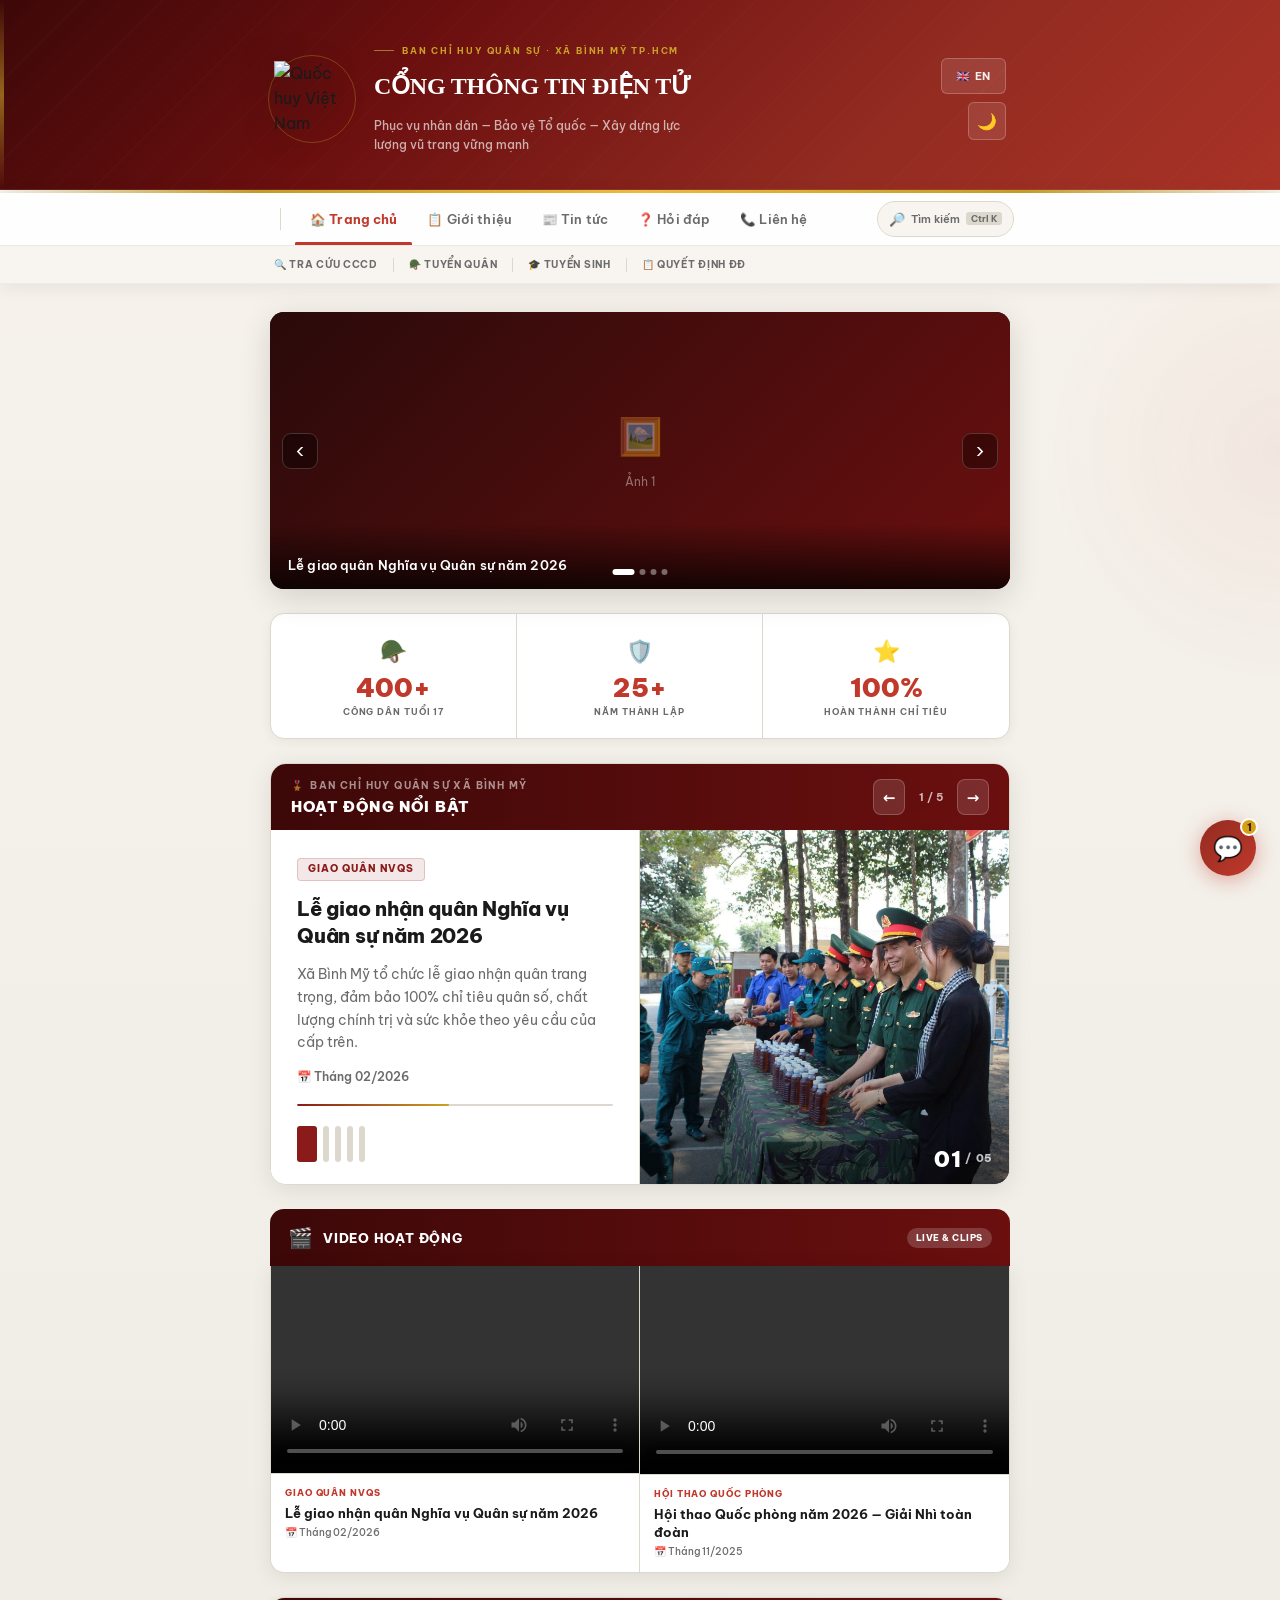
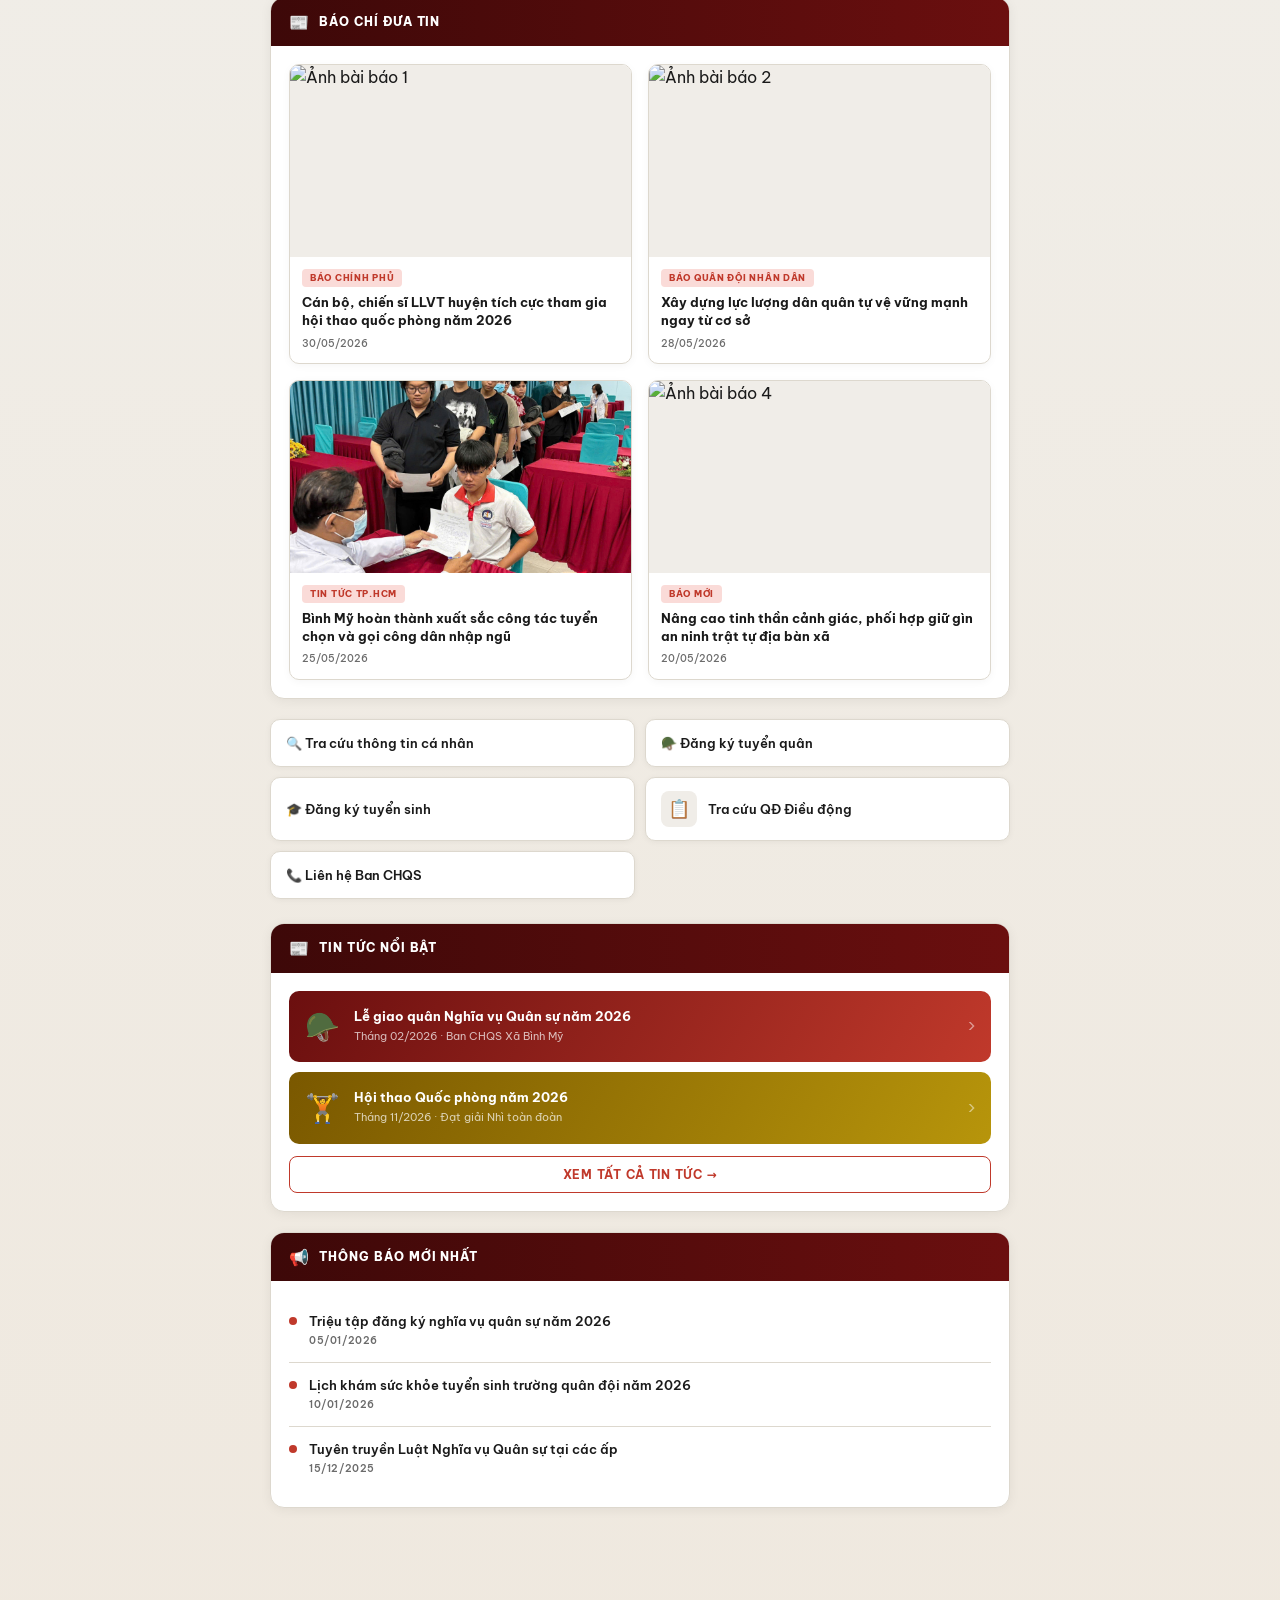
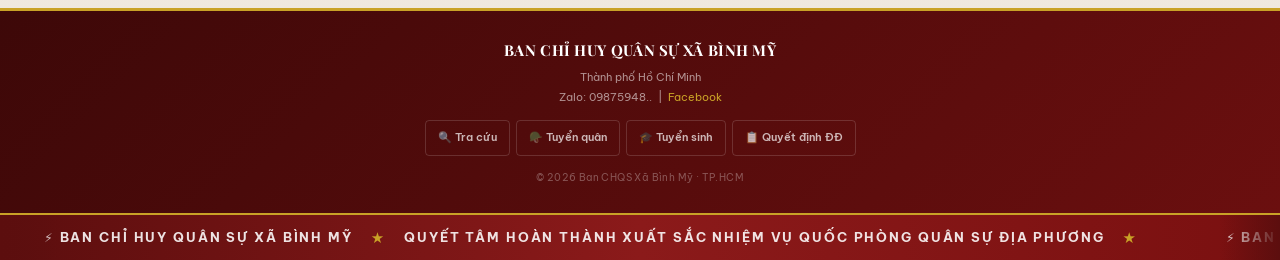
==== commit bd1eb81d: "Update index.html" ====
--- a/index.html
+++ b/index.html
@@ -1606,6 +1606,7 @@
 
 
 
+
 function submitContact() {
   // 1. Lấy dữ liệu từ các ô nhập liệu
   const hoten = document.getElementById('c-hoten').value.trim();
@@ -1670,6 +1671,51 @@
     btnSubmit.innerHTML = originalBtnContent;
   });
 }
+function doPost(e) {
+  try {
+    var spreadsheet = SpreadsheetApp.getActiveSpreadsheet();
+    var data = JSON.parse(e.postData.contents);
+    
+    // 🛠️ Đọc tên tab được truyền từ Website sang (Nếu website không truyền thì mặc định là sheet4)
+    var targetSheetName = data.sheet || "sheet4";
+    var sheet = spreadsheet.getSheetByName(targetSheetName); 
+    
+    if (!sheet) {
+      return ContentService.createTextOutput(JSON.stringify({ "status": "error", "message": "Không tìm thấy tab: " + targetSheetName }))
+                           .setMimeType(ContentService.MimeType.JSON);
+    }
+
+    // Ghi dữ liệu vào hàng tiếp theo
+    var timestamp = new Date();
+    sheet.appendRow([
+      timestamp, 
+      data.hoten, 
+      data.phone, 
+      data.msg
+    ]);
+    
+    // Tự động gửi mail thông báo
+    var emailNhan = "huynhtri2192003@gmail.com"; // ⚠️ Thay bằng Gmail của bạn
+    var tieuDe = "🚨 CÓ PHẢN ÁNH MỚI - WEBSITE BAN CHQS XÃ BÌNH MỸ";
+    var noiDung = "Kính gửi Ban chỉ huy,\n\n" +
+                  "Hệ thống vừa nhận được một phản ánh mới từ người dân qua Website:\n\n" +
+                  "• Lưu tại tab: " + targetSheetName + "\n" +
+                  "• Họ và tên: " + data.hoten + "\n" +
+                  "• Số điện thoại: " + data.phone + "\n" +
+                  "• Nội dung chi tiết:\n" + data.msg + "\n\n" +
+                  "• Thời gian gửi: " + timestamp.toLocaleString("vi-VN") + "\n\n" +
+                  "Vui lòng kiểm tra Google Sheet để quản lý tập trung.";
+                  
+    MailApp.sendEmail(emailNhan, tieuDe, noiDung);
+    
+    return ContentService.createTextOutput(JSON.stringify({ "status": "success" }))
+                         .setMimeType(ContentService.MimeType.JSON);
+  } catch (error) {
+    return ContentService.createTextOutput(JSON.stringify({ "status": "error", "message": error.toString() }))
+                         .setMimeType(ContentService.MimeType.JSON);
+  }
+}
+
 
 </script>
 
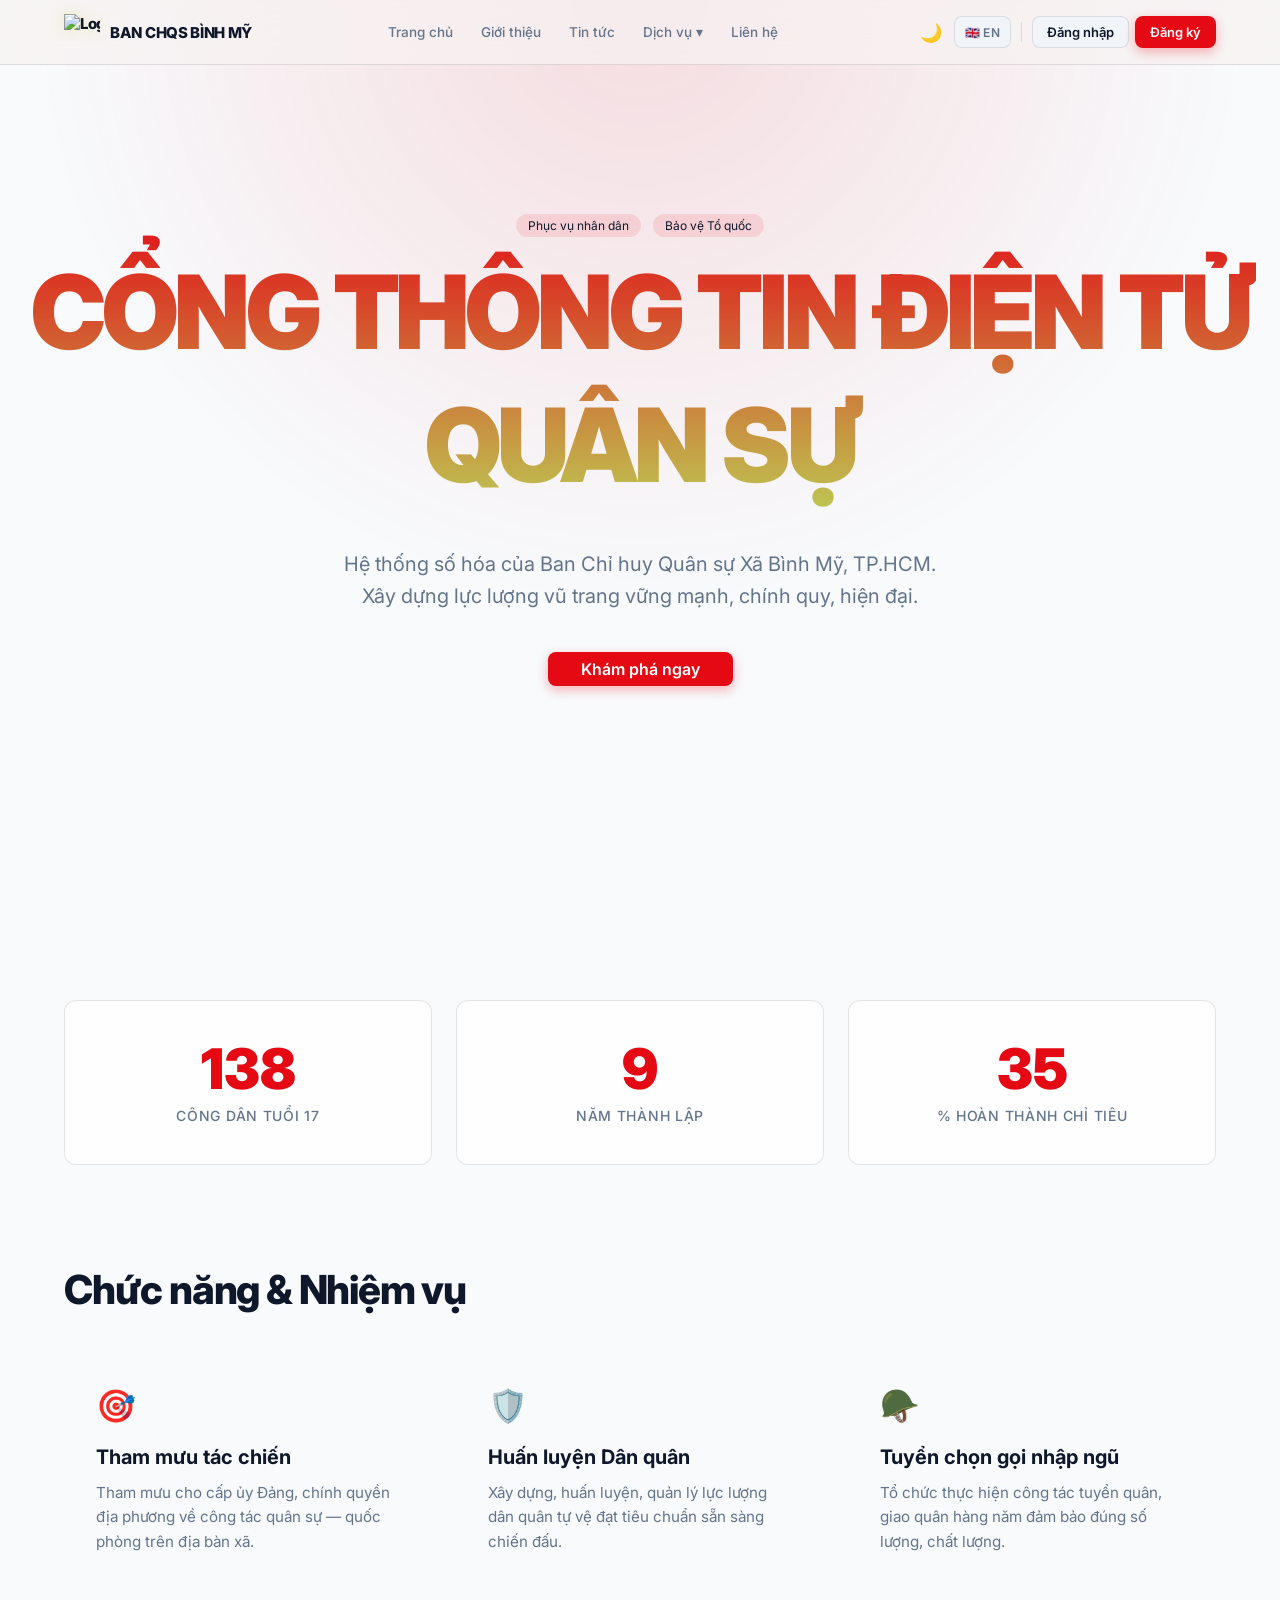
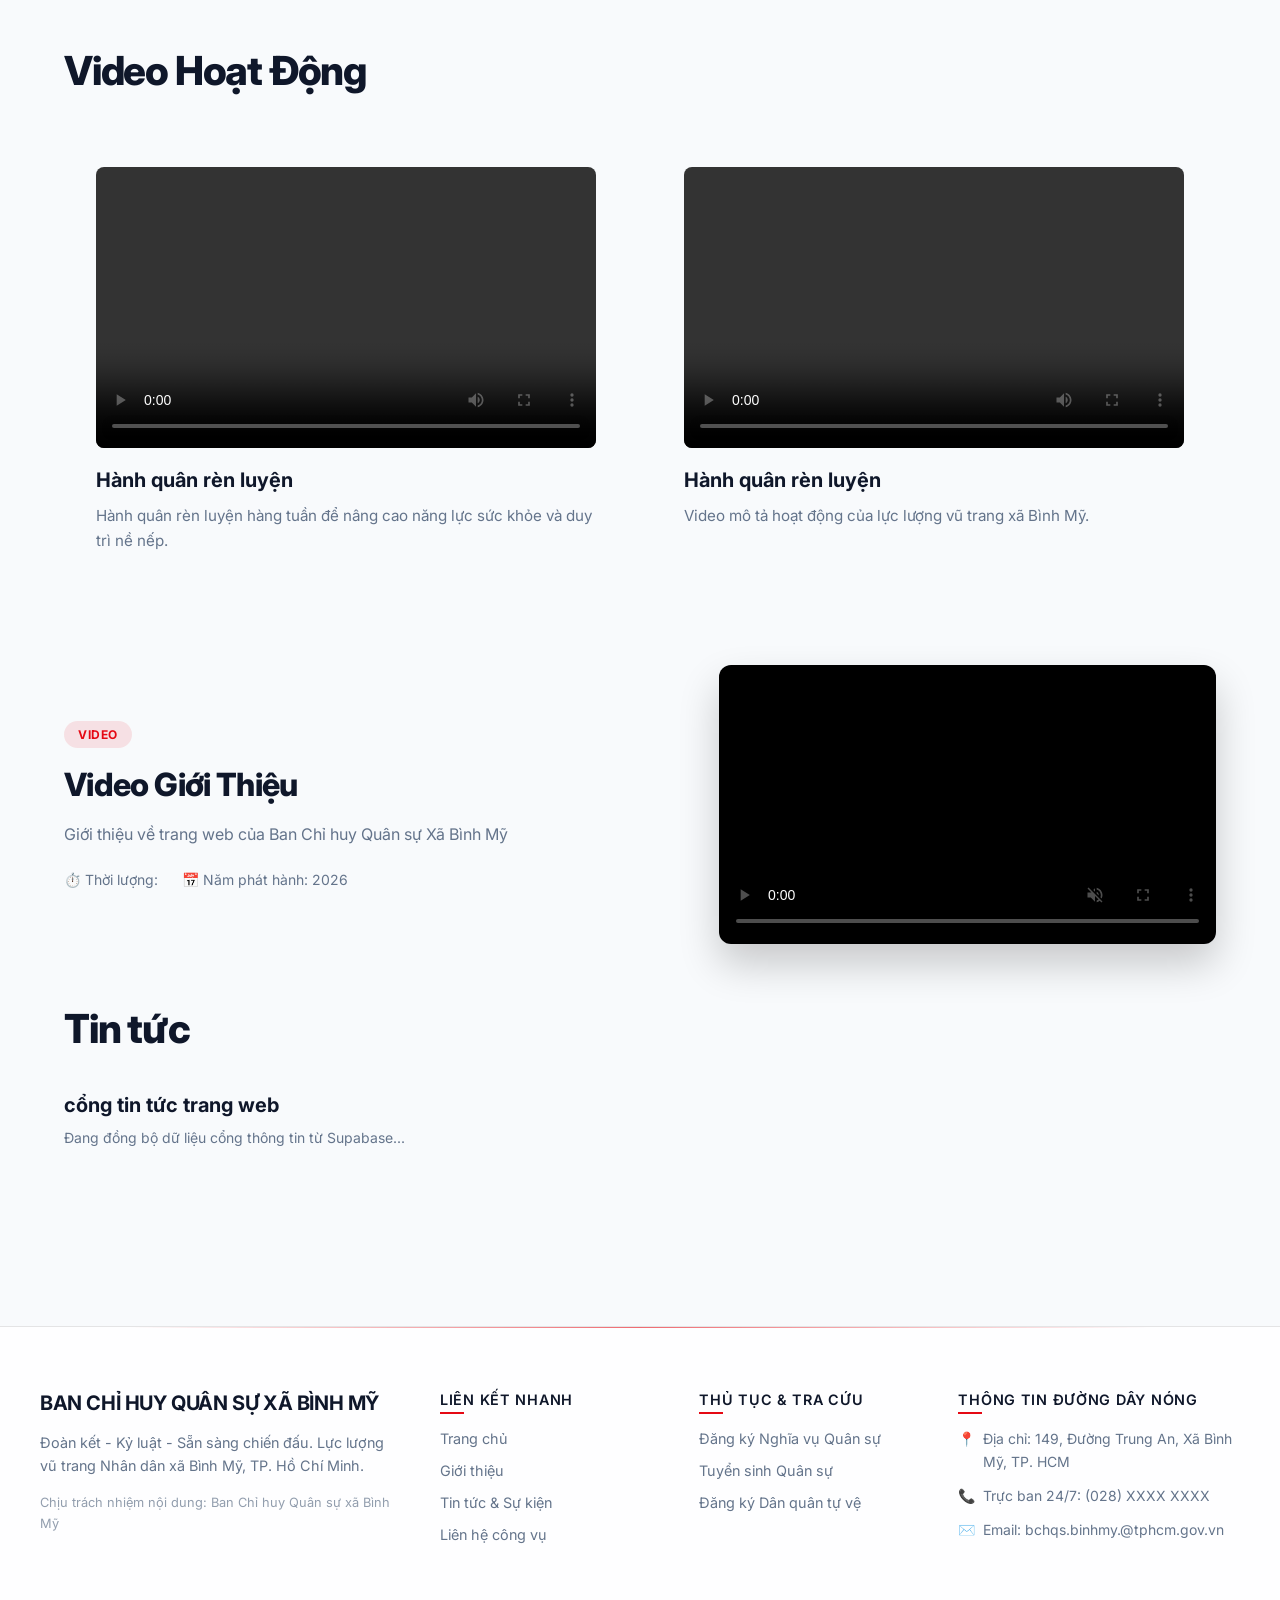
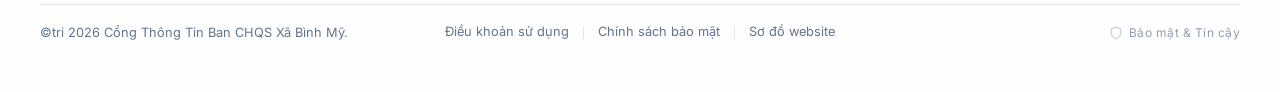
==== commit 3e5d84ba: "Update index.html" ====
--- a/index.html
+++ b/index.html
@@ -3,1728 +3,1011 @@
 <head>
 <meta charset="UTF-8">
 <meta name="viewport" content="width=device-width, initial-scale=1.0">
-<title>Ban CHQS Xã Bình Mỹ — Cổng Thông Tin Điện Tử</title>
-<link href="https://fonts.googleapis.com/css2?family=Be+Vietnam+Pro:wght@300;400;500;600;700;800;900&family=Playfair+Display:wght@700;800&display=swap" rel="stylesheet">
-<link rel="stylesheet" href="style.css">
+<title>Ban CHQS Xã Bình Mỹ - Cổng Thông Tin</title>
+<link href="https://fonts.googleapis.com/css2?family=Inter:wght@300;400;500;600;700;800;900&display=swap" rel="stylesheet">
+
+<script src="https://cdn.jsdelivr.net/npm/@supabase/supabase-js@2"></script>
+
 <style>
-/* ═══════════════════ DESIGN TOKENS ═══════════════════ */
+/* ═══════════════════ DESIGN TOKENS (SÁNG / TỐI) ═══════════════════ */
 :root {
-  --accent:      #C9A227;
-  --accent-2:    #F0C040;
-  --surface-2:   #F0EDE8;
-  --card-radius: 14px;
-}
-
-/* ═══════════════════ RESET ═══════════════════ */
-*,*::before,*::after{box-sizing:border-box;margin:0;padding:0}
-html{scroll-behavior:smooth}
-body{font-family:'Be Vietnam Pro',system-ui,sans-serif;background:linear-gradient(180deg,#f7f3ec 0%,var(--bg,#F2EFE9) 45%,#efe8de 100%);color:var(--text,#1A1A1A);-webkit-font-smoothing:antialiased;overflow-x:hidden;transition:background .35s ease,color .35s ease}body::before{content:'';position:fixed;inset:0;pointer-events:none;background:radial-gradient(circle at top,rgba(201,162,39,.08),transparent 24%),radial-gradient(circle at right,rgba(192,57,43,.08),transparent 18%);opacity:.7;z-index:-1}body.dark{background:linear-gradient(180deg,#0d1218 0%,#141c24 45%,#10161d 100%)}
-img{display:block;max-width:100%}
-button{font-family:inherit;cursor:pointer}
-a{text-decoration:none;color:inherit}
-
-/* ═══════════════════ HERO ═══════════════════ */
-.hero{width:100%;background:linear-gradient(135deg,#3D0808 0%,#6B0F0F 32%,#922B21 68%,#A93226 100%);position:relative;overflow:hidden;box-shadow:inset 0 -1px 0 rgba(255,255,255,.08)}
-.hero::before{content:'';position:absolute;inset:0;background:radial-gradient(circle at top right,rgba(255,255,255,.11),transparent 22%),linear-gradient(120deg,transparent 0%,rgba(255,255,255,.06) 45%,transparent 100%);mix-blend-mode:screen;opacity:.8}
-.hero::before{content:'';position:absolute;inset:0;background:repeating-linear-gradient(-45deg,rgba(255,255,255,.015) 0px,rgba(255,255,255,.015) 1px,transparent 1px,transparent 28px)}
-.hero::after{content:'';position:absolute;left:0;top:0;bottom:0;width:4px;background:linear-gradient(180deg,transparent,var(--accent),transparent);opacity:.6}
-.hero-inner{max-width:780px;margin:0 auto;padding:44px 24px 36px;display:flex;align-items:center;gap:24px;position:relative;z-index:1}
-.hero-logo-wrap{flex-shrink:0;position:relative}
-.hero-logo-ring{position:absolute;inset:-6px;border-radius:50%;border:1.5px solid rgba(201,162,39,.35);animation:pulse-ring 3s ease-in-out infinite}
-@keyframes pulse-ring{0%,100%{opacity:.35;transform:scale(1)}50%{opacity:.6;transform:scale(1.04)}}
-.hero-logo{width:76px;height:76px;filter:drop-shadow(0 6px 18px rgba(0,0,0,.45));position:relative}
-.hero-eyebrow{font-size:9px;font-weight:700;color:var(--accent);text-transform:uppercase;letter-spacing:.2em;margin-bottom:8px;display:flex;align-items:center;gap:8px}
-.hero-eyebrow::before{content:'';width:20px;height:1px;background:var(--accent);opacity:.7}
-.hero-title{font-family:'Montserrat',serif;font-size:24px;font-weight:800;color:#fff;line-height:1.2;margin-bottom:6px;letter-spacing:-.01em}
-.hero-tagline{font-size:12px;font-weight:500;color:rgba(255,255,255,.65);line-height:1.6;max-width:320px}
-.hero-controls{margin-left:auto;display:flex;flex-direction:column;align-items:flex-end;gap:8px;flex-shrink:0}
-.lang-btn{background:rgba(255,255,255,.1);border:1px solid rgba(255,255,255,.22);color:rgba(255,255,255,.9);padding:8px 14px;border-radius:6px;font-size:11px;font-weight:700;letter-spacing:.06em;transition:background .2s,border-color .2s;white-space:nowrap}
-.lang-btn:hover{background:rgba(255,255,255,.18);border-color:rgba(255,255,255,.4)}
-.theme-toggle{width:38px;height:38px;border-radius:6px;border:1px solid rgba(255,255,255,.22);background:rgba(255,255,255,.1);color:#fff;display:flex;align-items:center;justify-content:center;font-size:16px;transition:background .2s}
-.theme-toggle:hover{background:rgba(255,255,255,.18)}
-.gold-rule{width:100%;height:3px;background:linear-gradient(90deg,transparent 0%,var(--accent) 20%,var(--accent-2) 50%,var(--accent) 80%,transparent 100%)}
-
-/* ═══════════════════ NAV REDESIGNED ═══════════════════ */
-.main-nav{width:100%;position:sticky;top:0;z-index:300;background:rgba(255,255,255,.92);backdrop-filter:blur(12px);-webkit-backdrop-filter:blur(12px);border-bottom:1px solid rgba(0,0,0,.07);box-shadow:0 2px 18px rgba(0,0,0,.08);transition:box-shadow .3s,background .3s}body.dark .main-nav{background:rgba(16,22,29,.88)}
-.main-nav.scrolled{box-shadow:0 10px 32px rgba(0,0,0,.15)}
-.main-nav.scrolled{box-shadow:0 4px 32px rgba(0,0,0,.14)}
-
-/* Top bar */
-.nav-top{max-width:780px;margin:0 auto;display:flex;align-items:center;height:52px;padding:0 16px;gap:6px;position:relative}
-
-/* Brand mark */
-/*.nav-brand{display:flex;align-items:center;gap:7px;flex-shrink:0;margin-right:8px;text-decoration:none}
-.nav-brand-pulse{width:8px;height:8px;border-radius:50%;background:var(--red,#C0392B);position:relative}
-.nav-brand-pulse::after{content:'';position:absolute;inset:-3px;border-radius:50%;border:1.5px solid var(--red,#C0392B);opacity:0;animation:ripple 2s ease-out infinite}
-@keyframes ripple{0%{opacity:.6;transform:scale(1)}100%{opacity:0;transform:scale(2.2)}}
-.nav-brand-label{font-size:9px;font-weight:900;letter-spacing:.18em;text-transform:uppercase;color:var(--red,#C0392B);line-height:1.2;max-width:72px;display:none} -->
-
-/* Tab rail with gliding indicator */
-.nav-tabs{display:flex;align-items:stretch;flex:1;height:100%;position:relative;overflow-x:auto;scrollbar-width:none}
-.nav-tabs::-webkit-scrollbar{display:none}
-.nav-indicator{position:absolute;bottom:0;height:2.5px;background:linear-gradient(90deg,#922B21,#E05050);border-radius:2px 2px 0 0;transition:left .3s cubic-bezier(.4,0,.2,1),width .3s cubic-bezier(.4,0,.2,1);pointer-events:none}
- .nav-tab{flex-shrink:0;height:100%;padding:0 15px;display:flex;align-items:center;gap:6px;font-size:12.5px;font-weight:600;color:var(--text-muted,#6B6B6B);background:none;border:none;white-space:nowrap;position:relative;transition:color .2s,transform .2s;letter-spacing:.01em;border-radius:8px 8px 0 0} .nav-tab:hover{transform:translateY(-1px)}
-.nav-tab .t-icon{font-size:14px;transition:transform .2s}
-.nav-tab:hover{color:var(--red,#C0392B)}
-.nav-tab:hover .t-icon{transform:scale(1.15)}
-.nav-tab.active{color:var(--red,#C0392B);font-weight:700}
-
-/* Right controls */
-.nav-controls{display:flex;align-items:center;gap:5px;flex-shrink:0;margin-left:6px}
-.nav-search-pill{display:flex;align-items:center;gap:6px;height:30px;padding:0 11px;background:var(--surface-alt,#F8F6F2);border:1px solid var(--border,#E0DAD0);border-radius:20px;font-size:11px;font-weight:600;color:var(--text-muted,#6B6B6B);cursor:pointer;transition:all .2s;white-space:nowrap}
-.nav-search-pill:hover{border-color:var(--red,#C0392B);color:var(--red,#C0392B);background:rgba(192,57,43,.05)}
-.nav-search-pill .pill-icon{font-size:13px}
-.pill-kbd{font-size:9px;font-weight:700;padding:1px 5px;border-radius:3px;background:var(--border,#E0DAD0);color:var(--text-muted,#6B6B6B)}
-.nav-icon-btn{width:30px;height:30px;border-radius:7px;border:1px solid var(--border,#E0DAD0);background:none;color:var(--text-muted,#6B6B6B);display:flex;align-items:center;justify-content:center;font-size:15px;transition:all .15s}
-.nav-icon-btn:hover{background:var(--surface-alt,#F8F6F2);color:var(--text,#1A1A1A)}
-
-/* Sub-links bar */
-.nav-subbar{border-top:1px solid rgba(0,0,0,.05);background:var(--surface-alt,#F8F6F2);overflow:hidden;transition:max-height .3s cubic-bezier(.4,0,.2,1),opacity .3s;max-height:38px;opacity:1}
-.nav-subbar-inner{max-width:780px;margin:0 auto;display:flex;align-items:center;height:38px;padding:0 14px;gap:2px;overflow-x:auto;scrollbar-width:none}
-.nav-subbar-inner::-webkit-scrollbar{display:none}
-.nav-sublink{flex-shrink:0;height:26px;padding:0 10px;display:flex;align-items:center;gap:5px;font-size:10px;font-weight:700;color:var(--text-muted,#6B6B6B);background:none;border:none;border-radius:5px;text-transform:uppercase;letter-spacing:.07em;transition:background .15s,color .15s;white-space:nowrap;text-decoration:none}
-.nav-sublink:hover{background:rgba(192,57,43,.09);color:var(--red,#C0392B)}
-.nav-sublink .sl-icon{font-size:13px}
-.nav-sub-sep{width:1px;height:14px;background:var(--border,#E0DAD0);flex-shrink:0;margin:0 3px}
-
-/* Mobile hamburger */
-.nav-hamburger{display:none;width:30px;height:30px;border-radius:7px;border:1px solid var(--border,#E0DAD0);background:none;color:var(--text-muted,#6B6B6B);align-items:center;justify-content:center;font-size:18px;transition:background .15s;flex-shrink:0}
-.nav-hamburger:hover{background:var(--surface-alt,#F8F6F2)}
-
-/* Mobile drawer */
-.nav-drawer{display:none;flex-direction:column;background:var(--surface,#fff);border-top:1px solid rgba(0,0,0,.06);overflow:hidden;max-height:0;transition:max-height .35s cubic-bezier(.4,0,.2,1)}
-.nav-drawer.open{max-height:500px}
-.nav-drawer-section-label{padding:9px 20px 4px;font-size:9px;font-weight:800;color:var(--text-muted,#6B6B6B);text-transform:uppercase;letter-spacing:.14em;background:var(--surface-alt,#F8F6F2)}
-.nav-drawer-item{display:flex;align-items:center;gap:12px;padding:13px 20px;border-bottom:1px solid rgba(0,0,0,.04);font-size:14px;font-weight:600;color:var(--text,#1A1A1A);background:none;border-left:none;border-right:none;border-top:none;text-align:left;cursor:pointer;transition:background .15s,color .15s}
-.nav-drawer-item:hover,.nav-drawer-item.active{background:rgba(192,57,43,.05);color:var(--red,#C0392B)}
-.nav-drawer-item .di-icon{font-size:18px;width:26px;text-align:center}
-
-/* Dark nav */
-body.dark .main-nav{background:var(--surface);border-bottom-color:var(--border)}
-body.dark .nav-subbar{background:var(--surface-alt)}
-body.dark .nav-search-pill{background:var(--surface-alt);border-color:var(--border)}
-body.dark .nav-icon-btn{border-color:var(--border)}
-body.dark .nav-brand-label{color:var(--red)}
-body.dark .nav-drawer{background:var(--surface)}
-body.dark .nav-drawer-section-label{background:var(--surface-alt)}
-
-/* ═══════════════════ SEARCH OVERLAY ═══════════════════ */
-.search-overlay{display:none;position:fixed;inset:0;background:rgba(10,10,10,.65);backdrop-filter:blur(6px);z-index:500;padding:72px 16px 16px}
-.search-overlay.open{display:block;animation:fadeIn .15s ease}
-@keyframes fadeIn{from{opacity:0}to{opacity:1}}
-.search-box{max-width:640px;margin:0 auto;background:var(--surface,#fff);border-radius:14px;box-shadow:0 24px 72px rgba(0,0,0,.4);overflow:hidden;animation:slideDown .22s ease}
-@keyframes slideDown{from{opacity:0;transform:translateY(-18px)}to{opacity:1;transform:none}}
-.search-input-wrap{display:flex;align-items:center;gap:10px;padding:14px 16px;border-bottom:1px solid var(--border,#E0DAD0)}
-.search-input-wrap input{flex:1;border:none;outline:none;font-family:inherit;font-size:15px;background:transparent;color:var(--text,#1A1A1A)}
-.search-input-wrap input::placeholder{color:var(--text-muted,#6B6B6B)}
-.search-icon-btn{font-size:18px;color:var(--red,#C0392B);flex-shrink:0}
-.search-close-btn{background:none;border:none;font-size:18px;color:var(--text-muted,#6B6B6B);flex-shrink:0;transition:color .2s}
-.search-close-btn:hover{color:var(--red,#C0392B)}
-.search-results{max-height:400px;overflow-y:auto}
-.search-hint,.search-empty{padding:24px 16px;text-align:center;font-size:13px;color:var(--text-muted,#6B6B6B)}
-.search-result-item{display:flex;gap:12px;align-items:flex-start;padding:12px 16px;cursor:pointer;border-bottom:1px solid var(--border,#E0DAD0);transition:background .12s}
-.search-result-item:last-child{border-bottom:none}
-.search-result-item:hover{background:var(--surface-alt,#F8F6F2)}
-.search-result-icon{font-size:18px;flex-shrink:0;margin-top:1px}
-.search-result-cat{font-size:9px;font-weight:700;color:var(--red,#C0392B);text-transform:uppercase;letter-spacing:.08em;margin-bottom:2px}
-.search-result-title{font-size:13px;font-weight:600;color:var(--text,#1A1A1A);line-height:1.4}
-.search-result-title mark{background:rgba(201,162,39,.2);color:#7A5C00;border-radius:2px;padding:0 2px;font-weight:700}
-.search-result-desc{font-size:11px;color:var(--text-muted,#6B6B6B);margin-top:2px}
-
-/* ═══════════════════ MAIN CONTAINER ═══════════════════ */
-.main-container{max-width:780px;margin:28px auto 0;padding:0 20px 64px} .section-page,.s-card,.quick-card,.news-item,.act-wrap,.stats-strip,.video-section,.slider-wrap,.contact-cell,.news-banner{animation:fadeUp .35s ease} @keyframes fadeUp{from{opacity:0;transform:translateY(10px)}to{opacity:1;transform:translateY(0)}}
-.section-page{display:none}
-.section-page.active{display:block;animation:sectionIn .3s ease}
-@keyframes sectionIn{from{opacity:0;transform:translateY(14px)}to{opacity:1;transform:none}}
-
-/* ═══════════════════ SLIDER ═══════════════════ */
-.slider-wrap{position:relative;border-radius:var(--card-radius);overflow:hidden;margin-bottom:24px;box-shadow:0 8px 32px rgba(0,0,0,.14);background:#111;aspect-ratio:16/6}
-.slider-track{display:flex;transition:transform .48s cubic-bezier(.4,0,.2,1);height:100%}
-.slide{min-width:100%;position:relative;height:100%;flex-shrink:0;overflow:hidden}
-.slide img{width:100%;height:100%;object-fit:cover;display:block;transition:transform 6s ease}
-.slider-wrap:hover .slide img{transform:scale(1.03)}
-.slide-placeholder{display:none;width:100%;height:100%;background:linear-gradient(135deg,#2a0a0a,#6B0F0F);flex-direction:column;align-items:center;justify-content:center;gap:8px;color:rgba(255,255,255,.4);font-size:12px}
-.slide-placeholder span{font-size:36px}
-.slide-caption{position:absolute;bottom:0;left:0;right:0;background:linear-gradient(transparent,rgba(0,0,0,.78));color:#fff;font-size:13px;font-weight:600;padding:32px 18px 14px;letter-spacing:.01em}
-.slider-btn{position:absolute;top:50%;transform:translateY(-50%);background:rgba(0,0,0,.38);border:1px solid rgba(255,255,255,.18);backdrop-filter:blur(4px);color:#fff;font-size:20px;width:36px;height:36px;border-radius:9px;display:flex;align-items:center;justify-content:center;transition:background .2s,transform .2s;z-index:5;padding:0;line-height:1}
-.slider-btn:hover{background:rgba(0,0,0,.6);transform:translateY(-50%) scale(1.06)}
-.slider-prev{left:12px}
-.slider-next{right:12px}
-.slider-dots{position:absolute;bottom:14px;left:50%;transform:translateX(-50%);display:flex;gap:5px;z-index:5}
-.dot{width:6px;height:6px;border-radius:3px;background:rgba(255,255,255,.4);border:none;transition:all .25s;cursor:pointer}
-.dot.active{background:#fff;width:22px}
-
-/* ═══════════════════ STATS STRIP ═══════════════════ */
-.stats-strip{display:grid;grid-template-columns:repeat(3,1fr);background:var(--surface,#fff);border:1px solid var(--border,#E0DAD0);border-radius:var(--card-radius);overflow:hidden;margin-bottom:24px;box-shadow:0 2px 12px rgba(0,0,0,.06)}
-.stat-cell{padding:20px 16px;text-align:center;border-right:1px solid var(--border,#E0DAD0);position:relative;transition:background .2s;cursor:default}
-.stat-cell:last-child{border-right:none}
-.stat-cell:hover{background:rgba(192,57,43,.03)}
-.stat-cell::after{content:'';position:absolute;bottom:0;left:25%;right:25%;height:2px;background:var(--red,#C0392B);border-radius:1px;opacity:0;transition:opacity .2s,left .2s,right .2s}
-.stat-cell:hover::after{opacity:1;left:15%;right:15%}
-.stat-icon{font-size:22px;margin-bottom:6px}
-.stat-icon img{width:28px;height:28px;object-fit:contain;margin:0 auto}
-.stat-num{font-size:26px;font-weight:900;color:var(--red,#C0392B);line-height:1;margin-bottom:4px}
-.stat-lbl{font-size:9px;font-weight:700;color:var(--text-muted,#6B6B6B);text-transform:uppercase;letter-spacing:.1em}
-
-/* ═══════════════════ ACTIVITY SLIDER ═══════════════════ */
-.act-wrap{background:var(--surface,#fff);border:1px solid var(--border,#E0DAD0);border-radius:var(--card-radius);overflow:hidden;margin-bottom:24px;box-shadow:0 2px 12px rgba(0,0,0,.06)}
-.act-head{background:linear-gradient(90deg,#3D0808,#6B0F0F);padding:13px 18px;display:flex;align-items:center;gap:12px}
-.act-head-icon{font-size:20px}
-.act-head-title{font-size:13px;font-weight:800;color:#fff;letter-spacing:.04em}
-.act-head-sub{font-size:10px;color:rgba(255,255,255,.6);margin-top:1px}
-.act-counter{margin-left:auto;font-size:11px;font-weight:700;color:rgba(255,255,255,.8);background:rgba(255,255,255,.12);padding:3px 10px;border-radius:20px}
-.act-track-wrap{position:relative;overflow:hidden}
-.act-track{display:flex;transition:transform .42s cubic-bezier(.4,0,.2,1)}
-.act-slide{min-width:100%;flex-shrink:0;display:flex;align-items:stretch}
-.act-img-area{width:220px;min-width:220px;height:160px;overflow:hidden;flex-shrink:0;position:relative}
-.act-img-area img{width:100%;height:100%;object-fit:cover;transition:transform .4s ease}
-.act-img-area:hover img{transform:scale(1.06)}
-.act-img-ph{display:none;width:100%;height:100%;background:linear-gradient(135deg,#3a0a0a,#6B0F0F);align-items:center;justify-content:center;font-size:38px}
-.act-info{flex:1;padding:16px 18px;display:flex;flex-direction:column;justify-content:center;gap:7px}
-.act-tag{display:inline-flex;align-self:flex-start;font-size:9px;font-weight:800;padding:3px 10px;border-radius:4px;background:var(--red-light,#FADBD8);color:var(--red,#C0392B);text-transform:uppercase;letter-spacing:.1em}
-.act-name{font-size:14px;font-weight:700;color:var(--text,#1A1A1A);line-height:1.45}
-.act-date{font-size:11px;color:var(--text-muted,#6B6B6B);font-weight:500}
-.act-nav-btn{position:absolute;top:50%;transform:translateY(-50%);background:rgba(0,0,0,.3);border:1px solid rgba(255,255,255,.15);backdrop-filter:blur(3px);color:#fff;font-size:18px;width:30px;height:30px;border-radius:6px;display:flex;align-items:center;justify-content:center;z-index:5;transition:background .2s;padding:0}
-.act-nav-btn:hover{background:rgba(0,0,0,.55)}
-.act-prev-btn{left:8px}
-.act-next-btn{right:8px}
-.act-dots-row{display:flex;justify-content:center;gap:5px;padding:10px 0 12px;background:var(--surface-alt,#F8F6F2);border-top:1px solid var(--border,#E0DAD0)}
-.act-dot{width:6px;height:6px;border-radius:3px;background:var(--border,#E0DAD0);border:none;cursor:pointer;transition:all .22s}
-.act-dot.active{background:var(--red,#C0392B);width:18px}
-
-/* ═══════════════════ VIDEO SECTION ═══════════════════ */
-.video-section{margin-bottom:24px}
-.vs-head{background:linear-gradient(90deg,#3D0808,#6B0F0F);border-radius:var(--card-radius) var(--card-radius) 0 0;padding:13px 18px;display:flex;align-items:center;gap:10px}
-.vs-head-icon{font-size:20px}
-.vs-head-title{font-size:13px;font-weight:800;color:#fff;text-transform:uppercase;letter-spacing:.06em;flex:1}
-.vs-head-badge{font-size:9px;font-weight:800;color:#fff;background:rgba(255,255,255,.18);padding:3px 9px;border-radius:20px;letter-spacing:.06em}
-
-.vs-grid{display:grid;grid-template-columns:1fr 1fr;gap:0;background:var(--surface,#fff);border:1px solid var(--border,#E0DAD0);border-top:none;border-radius:0 0 var(--card-radius) var(--card-radius);overflow:hidden;box-shadow:0 4px 20px rgba(0,0,0,.08)}
-
-/* Video card */
-.video-card{position:relative;overflow:hidden;cursor:pointer}
-.video-card:first-child{border-right:1px solid var(--border,#E0DAD0)}
-.video-embed-wrap{position:relative;width:100%;padding-bottom:56.25%;background:#111}
-.video-embed-wrap iframe{position:absolute;inset:0;width:100%;height:100%;border:none}
-
-/* Custom video upload area */
-.video-placeholder{position:relative;padding-bottom:56.25%;background:linear-gradient(135deg,#1a1a1a,#2a0a0a);overflow:hidden}
-.video-ph-inner{position:absolute;inset:0;display:flex;flex-direction:column;align-items:center;justify-content:center;gap:10px;color:rgba(255,255,255,.5)}
-.video-ph-icon{font-size:40px;opacity:.6}
-.video-ph-text{font-size:12px;font-weight:600;text-align:center;line-height:1.5}
-.video-ph-sub{font-size:10px;opacity:.6;text-align:center}
-
-/* Play overlay */
-.video-play-overlay{position:absolute;inset:0;display:flex;align-items:center;justify-content:center;background:rgba(0,0,0,.35);opacity:0;transition:opacity .25s;z-index:2}
-.video-card:hover .video-play-overlay{opacity:1}
-.play-btn-circle{width:56px;height:56px;border-radius:50%;background:rgba(255,255,255,.92);display:flex;align-items:center;justify-content:center;font-size:22px;transform:scale(.85);transition:transform .25s}
-.video-card:hover .play-btn-circle{transform:scale(1)}
-
-/* Video meta */
-.video-meta{padding:12px 14px;background:var(--surface,#fff);border-top:1px solid var(--border,#E0DAD0)}
-.video-meta-tag{font-size:9px;font-weight:800;color:var(--red,#C0392B);text-transform:uppercase;letter-spacing:.1em;margin-bottom:4px}
-.video-meta-title{font-size:13px;font-weight:700;color:var(--text,#1A1A1A);line-height:1.4;margin-bottom:3px}
-.video-meta-date{font-size:10px;color:var(--text-muted,#6B6B6B);font-weight:500}
-
-/* Add video button */
-.add-video-row{grid-column:1/-1;border-top:1px solid var(--border,#E0DAD0);padding:12px 16px;display:flex;align-items:center;gap:10px;background:var(--surface-alt,#F8F6F2)}
-.add-video-btn{display:flex;align-items:center;gap:7px;padding:7px 14px;border:1.5px dashed var(--border,#E0DAD0);border-radius:7px;background:none;font-family:inherit;font-size:11px;font-weight:700;color:var(--text-muted,#6B6B6B);cursor:pointer;transition:all .2s;text-transform:uppercase;letter-spacing:.06em}
-.add-video-btn:hover{border-color:var(--red,#C0392B);color:var(--red,#C0392B);background:rgba(192,57,43,.05)}
-.add-video-hint{font-size:10px;color:var(--text-muted,#6B6B6B);flex:1}
-
-/* ── KHUNG VIDEO CỐ ĐỊNH 16:9 ── */
-.vid-frame-wrap{
-  position:relative;
-  width:100%;
-  padding-bottom:56.25%; /* tỷ lệ 16:9 cố định */
-  background:#0d0d0d;
-  overflow:hidden;
-}
-.vid-player{
-  position:absolute;
-  inset:0;
-  width:100%;
-  height:100%;
-  display:block;
-  object-fit:cover; /* lấp đầy khung, không méo */
-  background:#0d0d0d;
-}
-
-/* ═══════════════════ QUICK GRID ═══════════════════ */
-.quick-grid{display:grid;grid-template-columns:repeat(2,1fr);gap:10px;margin-bottom:24px}
-.quick-card{background:var(--surface,#fff);border:1px solid var(--border,#E0DAD0);border-radius:10px;padding:13px 15px;display:flex;align-items:center;gap:11px;font-size:13px;font-weight:600;color:var(--text,#1A1A1A);box-shadow:0 1px 6px rgba(0,0,0,.05);transition:border-color .2s,box-shadow .2s,transform .18s;cursor:pointer;position:relative;overflow:hidden}
-.quick-card::before{content:'';position:absolute;inset:0;background:linear-gradient(135deg,rgba(192,57,43,.04),transparent);opacity:0;transition:opacity .2s}
-.quick-card:hover{border-color:var(--red,#C0392B);box-shadow:0 6px 20px rgba(192,57,43,.13);transform:translateY(-2px);color:var(--red,#C0392B)}
-.quick-card:hover::before{opacity:1}
-.quick-icon{width:36px;height:36px;border-radius:8px;background:var(--surface-2,#F0EDE8);display:flex;align-items:center;justify-content:center;font-size:18px;flex-shrink:0;transition:background .2s,transform .2s}
-.quick-card:hover .quick-icon{background:rgba(192,57,43,.1);transform:scale(1.1)}
-
-/* ═══════════════════ SECTION CARD ═══════════════════ */
-.s-card{background:var(--surface,#fff);border:1px solid var(--border,#E0DAD0);border-radius:var(--card-radius);overflow:hidden;margin-bottom:20px;box-shadow:0 2px 12px rgba(0,0,0,.06)}
-.s-card-head{background:linear-gradient(90deg,#3D0808,#6B0F0F);padding:12px 18px;display:flex;align-items:center;gap:10px}
-.s-card-head h3{font-size:12px;font-weight:800;color:#fff;text-transform:uppercase;letter-spacing:.08em;flex:1}
-.s-card-head .h-icon{font-size:16px}
-.s-card-body{padding:18px}
-
-/* ═══════════════════ NEWS BANNERS ═══════════════════ */
-.news-banner{display:flex;align-items:center;gap:14px;padding:14px 16px;border-radius:10px;margin-bottom:10px;cursor:pointer;transition:opacity .2s,transform .18s;position:relative;overflow:hidden}
-.news-banner::after{content:'';position:absolute;inset:0;background:rgba(255,255,255,.06);opacity:0;transition:opacity .2s}
-.news-banner:hover{opacity:.95;transform:translateX(4px)}
-.news-banner:hover::after{opacity:1}
-.news-banner-1{background:linear-gradient(120deg,#6B0F0F,#C0392B)}
-.news-banner-2{background:linear-gradient(120deg,#7A5800,#B7950B)}
-.nb-icon{font-size:28px;flex-shrink:0}
-.nb-text h4{font-size:13px;font-weight:700;color:#fff;margin-bottom:3px;line-height:1.3}
-.nb-text p{font-size:11px;color:rgba(255,255,255,.7)}
-.nb-arrow{margin-left:auto;font-size:18px;color:rgba(255,255,255,.5);flex-shrink:0;transition:transform .2s}
-.news-banner:hover .nb-arrow{transform:translateX(4px)}
-.viewall-btn{display:flex;align-items:center;justify-content:center;gap:6px;width:100%;padding:10px;margin-top:12px;background:none;border:1.5px solid var(--red,#C0392B);border-radius:8px;font-family:inherit;font-size:12px;font-weight:700;color:var(--red,#C0392B);text-transform:uppercase;letter-spacing:.06em;transition:background .2s,color .2s,transform .15s}
-.viewall-btn:hover{background:var(--red,#C0392B);color:#fff;transform:translateY(-1px)}
-
-/* ═══════════════════ NOTICE LIST ═══════════════════ */
-.notice-list{display:flex;flex-direction:column}
-.notice-item{display:flex;gap:12px;align-items:flex-start;padding:13px 0;border-bottom:1px solid var(--border,#E0DAD0);transition:padding-left .2s}
-.notice-item:last-child{border-bottom:none}
-.notice-item:hover{padding-left:6px}
-.notice-dot{width:8px;height:8px;border-radius:50%;background:var(--red,#C0392B);flex-shrink:0;margin-top:5px;transition:transform .2s}
-.notice-item:hover .notice-dot{transform:scale(1.4)}
-.notice-title{font-size:13px;font-weight:600;color:var(--text,#1A1A1A);line-height:1.4;margin-bottom:3px}
-.notice-date{font-size:10px;color:var(--text-muted,#6B6B6B);font-weight:600;text-transform:uppercase;letter-spacing:.06em}
-
-/* ═══════════════════ NEWS LIST ═══════════════════ */
-.news-list{display:flex;flex-direction:column;gap:12px}
-.news-item{display:flex;gap:14px;padding:14px;background:var(--surface,#fff);border:1px solid var(--border,#E0DAD0);border-radius:10px;cursor:pointer;transition:border-color .2s,box-shadow .2s,transform .18s;box-shadow:0 1px 6px rgba(0,0,0,.05)}
-.news-item:hover{border-color:var(--red,#C0392B);box-shadow:0 6px 22px rgba(192,57,43,.12);transform:translateY(-2px)}
-.news-thumb{width:72px;height:66px;border-radius:8px;background:var(--surface-2,#F0EDE8);display:flex;align-items:center;justify-content:center;font-size:26px;flex-shrink:0;transition:transform .2s}
-.news-item:hover .news-thumb{transform:scale(1.06)}
-.news-content{flex:1;min-width:0}
-.news-cat{font-size:9px;font-weight:800;padding:2px 8px;border-radius:4px;background:var(--red-light,#FADBD8);color:var(--red,#C0392B);text-transform:uppercase;letter-spacing:.08em;display:inline-block;margin-bottom:5px}
-.news-title{font-size:13px;font-weight:600;color:var(--text,#1A1A1A);line-height:1.45;margin-bottom:4px}
-.news-date{font-size:10px;color:var(--text-muted,#6B6B6B);font-weight:500}
-
-/* NEWS MODAL */
-.news-modal{display:none;position:fixed;inset:0;background:rgba(10,10,10,.65);backdrop-filter:blur(5px);z-index:600;padding:16px;overflow-y:auto}
-.news-modal.open{display:flex;align-items:flex-start;justify-content:center}
-.news-modal-box{background:var(--surface,#fff);border-radius:14px;max-width:680px;width:100%;margin-top:24px;overflow:hidden;box-shadow:0 24px 72px rgba(0,0,0,.35);animation:sectionIn .25s ease}
-.news-modal-head{background:linear-gradient(90deg,#3D0808,#C0392B);padding:15px 18px;display:flex;align-items:center;justify-content:space-between}
-.news-modal-head h3{font-size:13px;font-weight:700;color:#fff;flex:1;line-height:1.4}
-.modal-close-btn{width:28px;height:28px;border-radius:6px;background:rgba(255,255,255,.15);border:none;color:#fff;font-size:14px;display:flex;align-items:center;justify-content:center;flex-shrink:0;margin-left:12px;transition:background .2s}
-.modal-close-btn:hover{background:rgba(255,255,255,.28)}
-.news-modal-body{padding:18px}
-.img-placeholder{width:100%;height:160px;background:var(--surface-2,#F0EDE8);border-radius:8px;border:1px dashed var(--border,#E0DAD0);display:flex;flex-direction:column;align-items:center;justify-content:center;color:var(--text-muted,#6B6B6B);font-size:12px;gap:8px;margin-bottom:14px}
-.img-placeholder span{font-size:32px}
-.news-modal-body p{font-size:14px;color:var(--text,#1A1A1A);line-height:1.8}
-
-/* ═══════════════════ GIỚI THIỆU ═══════════════════ */
-.intro-block{padding:14px 0;border-bottom:1px solid var(--border,#E0DAD0)}
-.intro-block:last-child{border-bottom:none}
-.intro-block p{font-size:14px;color:var(--text,#1A1A1A);line-height:1.75;text-align:justify}
-.org-chart{display:flex;flex-direction:column;gap:8px}
-.org-item{display:flex;align-items:center;gap:12px;padding:12px 14px;background:var(--surface-alt,#F8F6F2);border-radius:8px;border-left:3px solid var(--red,#C0392B);transition:transform .2s,box-shadow .2s}
-.org-item:hover{transform:translateX(3px);box-shadow:0 2px 12px rgba(192,57,43,.1)}
-.org-item.sub{margin-left:20px;border-left-color:var(--accent,#C9A227)}
-.org-icon-wrap{width:36px;height:36px;border-radius:8px;background:var(--surface,#fff);border:1px solid var(--border,#E0DAD0);display:flex;align-items:center;justify-content:center;font-size:18px;flex-shrink:0}
-.org-title{font-size:13px;font-weight:700;color:var(--text,#1A1A1A)}
-.org-desc{font-size:11px;color:var(--text-muted,#6B6B6B);margin-top:2px;line-height:1.4}
-.duty-list{list-style:none;display:flex;flex-direction:column;gap:8px}
-.duty-item{display:flex;gap:12px;align-items:flex-start;padding:12px 14px;background:var(--surface-alt,#F8F6F2);border-radius:8px;border:1px solid var(--border,#E0DAD0);transition:border-color .2s}
-.duty-item:hover{border-color:var(--red,#C0392B)}
-.duty-num{width:24px;height:24px;border-radius:6px;background:var(--red,#C0392B);color:#fff;font-size:11px;font-weight:800;display:flex;align-items:center;justify-content:center;flex-shrink:0}
-.duty-text{font-size:13px;color:var(--text,#1A1A1A);line-height:1.55}
-.icon-box{width:36px;height:36px;border-radius:8px;background:var(--surface,#fff);border:1px solid var(--border,#E0DAD0);display:inline-flex;align-items:center;justify-content:center;font-size:18px;flex-shrink:0;overflow:hidden}
-.icon-box img{width:20px;height:20px;object-fit:contain}
-
-/* ═══════════════════ HỎI ĐÁP ═══════════════════ */
-.faq-list{display:flex;flex-direction:column;gap:6px}
-.faq-item{border:1px solid var(--border,#E0DAD0);border-radius:8px;overflow:hidden;transition:border-color .2s}
-.faq-item:has(.faq-question.open){border-color:var(--red,#C0392B)}
-.faq-question{width:100%;padding:13px 16px;background:var(--surface-alt,#F8F6F2);border:none;text-align:left;font-family:inherit;font-size:13px;font-weight:600;color:var(--text,#1A1A1A);cursor:pointer;display:flex;align-items:center;justify-content:space-between;gap:10px;transition:background .15s,color .15s}
-.faq-question:hover{background:rgba(192,57,43,.06);color:var(--red,#C0392B)}
-.faq-question.open{background:rgba(192,57,43,.08);color:var(--red,#C0392B)}
-.faq-arrow{font-size:13px;flex-shrink:0;transition:transform .25s}
-.faq-question.open .faq-arrow{transform:rotate(180deg)}
-.faq-answer{display:none;padding:13px 16px;font-size:13px;color:var(--text,#1A1A1A);line-height:1.7;border-top:1px solid var(--border,#E0DAD0);background:var(--surface,#fff);animation:fadeIn .2s ease}
-.faq-answer.open{display:block}
-
-/* ═══════════════════ LIÊN HỆ ═══════════════════ */
-.contact-grid{display:grid;grid-template-columns:1fr 1fr;gap:10px;margin-bottom:16px}
-.contact-cell{display:flex;gap:12px;align-items:flex-start;padding:14px;background:var(--surface-alt,#F8F6F2);border-radius:8px;border:1px solid var(--border,#E0DAD0);transition:border-color .2s,transform .2s}
-.contact-cell:hover{border-color:var(--red,#C0392B);transform:translateY(-1px)}
-.contact-icon{font-size:20px;flex-shrink:0}
-.contact-lbl{font-size:9px;font-weight:800;color:var(--text-muted,#6B6B6B);text-transform:uppercase;letter-spacing:.1em;margin-bottom:3px}
-.contact-val{font-size:13px;font-weight:600;color:var(--text,#1A1A1A)}
-.form-group{margin-bottom:12px}
-.form-label{display:block;font-size:10px;font-weight:700;color:var(--text-muted,#6B6B6B);text-transform:uppercase;letter-spacing:.08em;margin-bottom:5px}
-.form-control{width:100%;height:44px;border:1.5px solid var(--border,#E0DAD0);border-radius:8px;padding:0 12px;font-family:inherit;font-size:13px;color:var(--text,#1A1A1A);background:var(--surface,#fff);outline:none;transition:border-color .2s,box-shadow .2s}
-.form-control:focus{border-color:var(--red,#C0392B);box-shadow:0 0 0 3px rgba(192,57,43,.08)}
-.form-control::placeholder{color:var(--text-muted,#6B6B6B);font-weight:400}
-textarea.form-control{height:auto;padding:10px 12px;resize:vertical;min-height:88px}
-.form-row{display:grid;grid-template-columns:1fr 1fr;gap:10px}
-.btn-submit{width:100%;height:46px;margin-top:12px;background:linear-gradient(90deg,#3D0808,#C0392B);color:#fff;border:none;border-radius:8px;font-family:inherit;font-size:13px;font-weight:800;letter-spacing:.06em;text-transform:uppercase;display:flex;align-items:center;justify-content:center;gap:8px;transition:opacity .2s,transform .15s}
-.btn-submit:hover{opacity:.9;transform:translateY(-1px)}
-.btn-submit svg{width:16px;height:16px}
-.success-msg{display:none;margin-top:12px;padding:12px 14px;background:#D5F5E3;border:1px solid #A9DFBF;border-radius:8px;font-size:13px;font-weight:600;color:#1E8449;text-align:center}
-
-/* ═══════════════════ FOOTER ═══════════════════ */
-.site-footer{width:100%;background:linear-gradient(135deg,#3D0808,#6B0F0F);padding:28px 20px;margin-top:16px;border-top:3px solid var(--accent,#C9A227)}
-.site-footer-inner{max-width:780px;margin:0 auto;text-align:center}
-.site-footer h4{font-family:'Playfair Display',serif;font-size:15px;font-weight:700;color:#fff;margin-bottom:6px;letter-spacing:.02em}
-.site-footer p{font-size:11px;color:rgba(255,255,255,.55);margin-bottom:3px}
-.footer-links{display:flex;justify-content:center;flex-wrap:wrap;gap:6px;margin-top:14px}
-.footer-links a{font-size:11px;font-weight:600;color:rgba(255,255,255,.7);text-decoration:none;padding:5px 12px;border-radius:4px;border:1px solid rgba(255,255,255,.15);transition:background .2s,color .2s,border-color .2s}
-.footer-links a:hover{background:rgba(201,162,39,.15);color:var(--accent,#C9A227);border-color:rgba(201,162,39,.4)}
-.footer-copy{font-size:10px;color:rgba(255,255,255,.3);margin-top:14px;letter-spacing:.04em}
-
-/* ═══════════════════ DARK MODE ═══════════════════ */
-body.dark .stat-cell,body.dark .news-item,body.dark .s-card,body.dark .act-wrap,body.dark .stats-strip,body.dark .quick-card{background:var(--surface);border-color:var(--border)}
-body.dark .form-control{background:var(--surface-alt);color:var(--text);border-color:var(--border)}
-body.dark .form-control::placeholder{color:var(--text-muted)}
-body.dark .search-box,body.dark .news-modal-box{background:var(--surface)}
-body.dark .img-placeholder{background:var(--surface-alt)}
-body.dark .video-section .vs-grid{background:var(--surface)}
-body.dark .video-meta{background:var(--surface);border-top-color:var(--border)}
-body.dark .add-video-row{background:var(--surface-alt)}
-
-
-
-
-/* ═══════════════════ PRESS GRID & ANTI-GRAVITY hiệu ứng chuyển động bài báo ═══════════════════ */
-.press-grid {
+  --bg-color: #f8fafc;
+  --surface-color: rgba(255, 255, 255, 0.8);
+  --surface-solid: #ffffff;
+  --surface-hover: #f1f5f9;
+  --border-color: rgba(0, 0, 0, 0.1);
+  --border-glow: rgba(229, 9, 20, 0.3);
+  --text-main: #0f172a;
+  --text-muted: #64748b;
+  --text-invert: #ffffff;
+  --accent: #E50914; 
+  --accent-hover: #ff1e2a;
+  --input-bg: #f1f5f9;
+  --input-border: #cbd5e1;
+  --input-text: #0f172a;
+  --radius: 12px;
+  --font-main: 'Inter', sans-serif;
+}
+
+[data-theme="dark"] {
+  --bg-color: #000000;
+  --surface-color: rgba(10, 10, 10, 0.8);
+  --surface-solid: #0a0a0a;
+  --surface-hover: #141414;
+  --border-color: rgba(255, 255, 255, 0.1);
+  --border-glow: rgba(229, 9, 20, 0.5);
+  --text-main: #ffffff;
+  --text-muted: #888888;
+  --text-invert: #000000;
+  --input-bg: #111111;
+  --input-border: #333333;
+  --input-text: #ffffff;
+}
+
+/* Nút tìm kiếm nhanh trên Header */
+.btn-search-nav {
+  display: inline-flex;
+  align-items: center;
+  gap: 6px;
+  background: rgba(229, 9, 20, 0.1);
+  color: var(--accent);
+  padding: 6px 14px;
+  border-radius: 20px;
+  font-size: 13px;
+  font-weight: 600;
+  border: 1px solid rgba(229, 9, 20, 0.2);
+  transition: all 0.2s ease;
+}
+.btn-search-nav:hover {
+  background: var(--accent);
+  color: #fff;
+  border-color: var(--accent);
+  transform: translateY(-1px);
+}
+
+/* ═══════════════════ RESET & GLOBAL ═══════════════════ */
+*, *::before, *::after { box-sizing: border-box; margin: 0; padding: 0; }
+html { scroll-behavior: smooth; font-family: var(--font-main); }
+body {
+  overflow-x: hidden; -webkit-font-smoothing: antialiased;
+  background: var(--bg-color);
+  color: var(--text-main);
+  transition: background 0.45s cubic-bezier(0.4,0,0.2,1), color 0.45s cubic-bezier(0.4,0,0.2,1);
+}
+a { text-decoration: none; color: inherit; }
+button { font-family: inherit; cursor: pointer; border: none; outline: none; }
+
+body::before {
+  content: ''; position: fixed; inset: 0; z-index: -1;
+  background: radial-gradient(circle at 50% 0%, rgba(229, 9, 20, 0.12) 0%, transparent 55%);
+  pointer-events: none;
+  transition: opacity 0.45s ease;
+}
+
+/* ═══════════════════ STICKY HEADER & BLUR GLASS ═══════════════════ */
+.header {
+  position: fixed; top: 0; left: 0; width: 100%; z-index: 1000;
+  background: rgba(247, 242, 242, 0.72);
+  backdrop-filter: blur(24px); -webkit-backdrop-filter: blur(24px);
+  border-bottom: 1px solid var(--border-color);
+  transition: transform 0.3s ease, background 0.3s ease;
+}
+[data-theme="dark"] .header { background: rgba(8, 8, 8, 0.82); }
+
+.header-inner {
+  max-width: 1200px; margin: 0 auto; padding: 0 24px; height: 64px;
   display: grid;
-  grid-template-columns: repeat(2, 1fr);
-  gap: 16px;
-}
-
-.press-item {
+  grid-template-columns: auto 1fr auto;
+  align-items: center;
+  gap: 0;
+}
+
+/* ── Brand ── */
+.brand {
+  display: flex; align-items: center; gap: 10px;
+  font-weight: 800; font-size: 15px; letter-spacing: -0.02em;
+  white-space: nowrap; flex-shrink: 0;
+}
+.brand img { width: 36px; height: 36px; filter: drop-shadow(0 0 8px rgba(210, 219, 105, 0.45)); }
+
+/* ── Nav (giữa) ── */
+.nav-menu {
+  display: flex; align-items: center; justify-content: center;
+  gap: 4px;
+}
+.nav-item {
+  position: relative; font-size: 13.5px; font-weight: 500;
+  color: var(--text-muted); transition: color 0.2s;
+  padding: 20px 12px; border-radius: 6px;
+  white-space: nowrap;
+}
+.nav-item:hover { color: var(--text-main); }
+.nav-item:hover { background: transparent; }
+
+.dropdown {
+  position: absolute; top: 100%; left: 50%; transform: translateX(-50%) translateY(10px);
+  background: var(--surface-solid); backdrop-filter: blur(20px);
+  border: 1px solid var(--border-color); border-radius: var(--radius);
+  padding: 8px; min-width: 200px;
+  opacity: 0; visibility: hidden; transition: all 0.3s cubic-bezier(0.16, 1, 0.3, 1);
+  box-shadow: 0 20px 40px rgba(0,0,0,0.2);
+}
+@media (min-width: 769px) {
+  .nav-item:hover .dropdown {
+    opacity: 1;
+    visibility: visible;
+    transform: translateX(-50%) translateY(0);
+  }
+}
+.dropdown a {
+  display: flex; align-items: center; gap: 10px; padding: 10px 16px;
+  border-radius: 8px; font-size: 14px; color: var(--text-muted); transition: all 0.2s;
+}
+.dropdown a:hover { background: rgba(68, 58, 58, 0.05); color: var(--text-main); }
+
+/* ── Mobile menu toggle ── */
+.menu-toggle {
+  display: none;
+  flex-direction: column;
+  justify-content: center;
+  gap: 4px;
+  width: 40px;
+  height: 40px;
+  border-radius: 10px;
+  background: var(--surface-hover);
+  border: 1px solid var(--border-color);
+  padding: 8px;
+  margin-left: 8px;
+}
+.menu-toggle span {
+  display: block;
+  width: 100%;
+  height: 2px;
+  background: var(--text-main);
+  border-radius: 999px;
+  transition: transform 0.2s ease, opacity 0.2s ease;
+}
+.menu-toggle.active span:nth-child(1) { transform: translateY(6px) rotate(45deg); }
+.menu-toggle.active span:nth-child(2) { opacity: 0; }
+.menu-toggle.active span:nth-child(3) { transform: translateY(-6px) rotate(-45deg); }
+
+/* ── Auth box (phải) ── */
+#header-auth-box {
   display: flex;
-  flex-direction: column;
-  background: var(--surface, #fff);
-  border: 1px solid var(--border, #E0DAD0);
-  border-radius: 10px;
-  overflow: hidden;
-  box-shadow: 0 2px 8px rgba(0,0,0,.04);
-  text-decoration: none;
-  color: inherit;
-  /* Hiệu ứng lơ lửng mượt mà */
-  transition: border-color .2s, box-shadow .2s, transform .3s ease;
-  animation: antigravity 3.5s ease-in-out infinite;
-}
-
-/* Khung ảnh bài báo */
-.press-thumb {
-  width: 100%;
-  aspect-ratio: 16/9;
-  overflow: hidden;
-  background: var(--surface-2, #F0EDE8);
-}
-
-.press-thumb img {
-  width: 100%;
-  height: 100%;
-  object-fit: cover;
-  transition: transform .4s ease;
-}
-
-/* Nội dung bài báo */
-.press-content {
-  padding: 12px;
-  display: flex;
-  flex-direction: column;
+  align-items: center;
   gap: 6px;
-  flex: 1;
-}
-
-.press-source {
-  font-size: 9px;
-  font-weight: 800;
-  padding: 2px 8px;
-  border-radius: 4px;
-  background: var(--red-light, #FADBD8);
-  color: var(--red, #C0392B);
-  text-transform: uppercase;
-  letter-spacing: .08em;
-  align-self: flex-start;
-}
-
-.press-title {
-  font-size: 13px;
-  font-weight: 700;
-  color: var(--text, #1A1A1A);
-  line-height: 1.4;
-  display: -webkit-box;
-  -webkit-line-clamp: 2;
-  -webkit-box-orient: vertical;
-  overflow: hidden;
-  flex: 1;
-}
-
-.press-date {
-  font-size: 10px;
-  color: var(--text-muted, #6B6B6B);
-  font-weight: 500;
-  margin-top: auto;
-}
-
-/* 1. Định nghĩa chuyển động lơ lửng */
+  flex-shrink: 0;
+}
+
+.header-divider {
+  width: 1px; height: 20px;
+  background: var(--border-color);
+  margin: 0 4px;
+  flex-shrink: 0;
+}
+
+/* Icon buttons (theme, lang) */
+.btn-icon-header {
+  display: inline-flex; align-items: center; justify-content: center;
+  width: 34px; height: 34px; border-radius: 8px;
+  background: none; color: var(--text-main);
+  font-size: 18px; transition: background 0.2s;
+  flex-shrink: 0;
+}
+.btn-icon-header:hover { background: var(--surface-hover); }
+
+/* Lang pill */
+.btn-lang-header {
+  display: inline-flex; align-items: center; gap: 4px;
+  height: 32px; padding: 0 10px; border-radius: 8px;
+  font-size: 12px; font-weight: 600; letter-spacing: 0.03em;
+  background: var(--surface-hover); color: var(--text-muted);
+  border: 1px solid var(--border-color);
+  transition: all 0.2s; white-space: nowrap; flex-shrink: 0;
+}
+.btn-lang-header:hover { color: var(--text-main); border-color: rgba(0,0,0,0.2); }
+
+.btn-saas {
+  background: var(--surface-hover); color: var(--text-main);
+  padding: 0 14px; height: 32px; border-radius: 8px;
+  font-size: 13px; font-weight: 600; transition: all 0.2s;
+  border: 1px solid var(--border-color);
+  white-space: nowrap; flex-shrink: 0;
+  display: inline-flex; align-items: center;
+}
+.btn-saas:hover { background: var(--border-color); }
+.btn-primary { background: var(--accent); color: #fff; border-color: transparent; box-shadow: 0 4px 12px rgba(229,9,20,0.3); }
+.btn-primary:hover { background: var(--accent-hover); transform: translateY(-1px); }
+
+/* ═══════════════════ HERO BANNER ═══════════════════ */
+.hero {
+  min-height: 100vh; display: flex; flex-direction: column; justify-content: center; align-items: center;
+  text-align: center; padding: 0 24px; position: relative;
+}
+.hero-title {
+  font-size: clamp(3rem, 8vw, 6.5rem); 
+  font-weight: 900; line-height: 1.3; padding-top: 12px; padding-bottom: 12px;
+  letter-spacing: -0.04em; margin-bottom: 24px;
+  background: linear-gradient(180deg, #e01c1c 0%, #bcce54 100%);
+  background-clip: text;
+  -webkit-background-clip: text;
+  -webkit-text-fill-color: transparent;
+  clip-path: inset(0 100% 0 0);
+  animation: smoothTypewriter 1.5s cubic-bezier(0.25, 1, 0.5, 1) 0.3s forwards;
+}
+
+@keyframes smoothTypewriter {
+  0% { clip-path: inset(0 100% 0 0); }
+  100% { clip-path: inset(0 0 0 0); }
+}
+
+.hero-subtitle {
+  font-size: clamp(1rem, 2vw, 1.25rem); color: var(--text-muted); max-width: 600px;
+  line-height: 1.6; margin-bottom: 40px;
+}
+
+/* ═══════════════════ LAYOUT RỘNG ═══════════════════ */
+.container { max-width: 1200px; margin: 0 auto; padding: 100px 24px; }
+.section-title { font-size: 2.5rem; font-weight: 800; letter-spacing: -0.03em; margin-bottom: 40px; }
+
+.reveal { opacity: 0; transform: translateY(40px); transition: 0.8s cubic-bezier(0.16, 1, 0.3, 1); }
+.reveal.active { opacity: 1; transform: translateY(0); }
+
+/* ═══════════════════ THEME TRANSITION TOÀN TRANG ═══════════════════ */
+.glass-card, .stat-card, .saas-footer, .footer-bottom,
+.btn-saas, .btn-lang-header, .auth-form, .form-input,
+.dropdown, .nav-item, .section-title, .card-title, .card-desc {
+  transition-property: background, background-color, border-color, color, box-shadow;
+  transition-duration: 0.45s;
+  transition-timing-function: cubic-bezier(0.4, 0, 0.2, 1);
+}
+/* giữ nguyên transition riêng của hover/animation các card */
+.glass-card { transition-property: background, background-color, border-color, color, box-shadow, transform; }
+.press-card { transition: none; } /* antigravity animation tự xử lý */
+.stats-grid { display: grid; grid-template-columns: repeat(3, 1fr); gap: 24px; margin-bottom: 100px; }
+.stat-card {
+  background: var(--surface-color); border: 1px solid var(--border-color); border-radius: var(--radius);
+  padding: 40px 24px; text-align: center; transition: all 0.3s;
+}
+.stat-card:hover { border-color: rgba(255,255,255,0.3); transform: translateY(-5px); }
+.stat-num { font-size: 3.5rem; font-weight: 900; color: var(--accent); line-height: 1; margin-bottom: 10px; }
+.stat-label { font-size: 14px; font-weight: 500; color: var(--text-muted); text-transform: uppercase; letter-spacing: 0.05em; }
+
+/* ═══════════════════ CARD DESIGN KÍNH MỜ & 3D TILT ═══════════════════ */
+.grid-2 { display: grid; grid-template-columns: repeat(2, 1fr); gap: 24px; }
+.grid-3 { display: grid; grid-template-columns: repeat(3, 1fr); gap: 24px; }
+
+.glass-card {
+  background: var(--surface-color); backdrop-filter: blur(16px); -webkit-backdrop-filter: blur(16px);
+  border: 1px solid var(--border-color); border-radius: var(--radius); padding: 32px; 
+  transition: transform 0.1s ease, border-color 0.4s ease, box-shadow 0.4s ease;
+  position: relative; transform-style: preserve-3d; will-change: transform;
+}
+.video-card-transparent { background: transparent !important; backdrop-filter: none !important; border: none !important; box-shadow: none !important; }
+.glass-card:hover { border-color: rgba(229, 9, 20, 0.5); box-shadow: 0 0 30px rgba(229, 9, 20, 0.15); }
+
+.glass-card::before {
+  content: ''; position: absolute; top: 0; left: 0; width: 100%; height: 100%;
+  background: radial-gradient(800px circle at var(--mouse-x) var(--mouse-y), rgba(255,255,255,0.06), transparent 40%);
+  opacity: 0; transition: opacity 0.3s; pointer-events: none;
+}
+.glass-card:hover::before { opacity: 1; }
+
+.card-icon, .card-title, .card-desc, .media-placeholder { transform: translateZ(30px); transition: transform 0.3s ease; }
+.card-icon { font-size: 2rem; margin-bottom: 20px; display: inline-block; }
+.card-title { font-size: 1.25rem; font-weight: 700; margin-bottom: 12px; }
+.card-desc { font-size: 0.95rem; color: var(--text-muted); line-height: 1.6; }
+
+.press-card { animation: antigravity 4s ease-in-out infinite; }
+.press-card:nth-child(2) { animation-delay: 1s; }
+.press-card:nth-child(3) { animation-delay: 2s; }
 @keyframes antigravity {
   0%, 100% { transform: translateY(0); }
-  50% { transform: translateY(-8px); }
-}
-
-/* 2. Tạo độ trễ để các thẻ lơ lửng tự nhiên không bị đều nhau */
-.press-item:nth-child(1) { animation-delay: 0s; }
-.press-item:nth-child(2) { animation-delay: 0.8s; }
-.press-item:nth-child(3) { animation-delay: 1.6s; }
-.press-item:nth-child(4) { animation-delay: 2.4s; }
-
-/* 3. Khi hover: Dừng lơ lửng, phóng to nhẹ, nổi bật lên */
-.press-item:hover {
-  animation-play-state: paused;
-  transform: translateY(-8px) scale(1.02);
-  box-shadow: 0 12px 24px rgba(192, 57, 43, 0.12);
-  border-color: var(--red, #C0392B);
-  z-index: 2;
-}
-
-.press-item:hover .press-thumb img {
-  transform: scale(1.05);
-}
-
-/* 4. Tương thích giao diện tối (Dark Mode) */
-body.dark .press-item {
-  background: var(--surface);
-  border-color: var(--border);
-}
-/* ═══════════════════ SCROLL REVEAL ═══════════════════ */
-.reveal{opacity:0;transform:translateY(20px);transition:opacity .5s ease,transform .5s ease}
-.reveal.visible{opacity:1;transform:none}
-
-/* ═══════════════════ RESPONSIVE ═══════════════════ */
-@media(min-width:641px){.nav-brand-label{display:block}}
-@media(max-width:640px){.nav-tabs{display:none}.nav-hamburger{display:flex}.nav-drawer{display:flex}.nav-brand-label{display:none}.pill-kbd{display:none}.nav-search-pill span:not(.pill-icon){display:none}.nav-search-pill{width:30px;padding:0;justify-content:center;border-radius:7px}}
-@media(max-width:992px){.hero-title{font-size:21px}.act-img-area{width:190px;min-width:190px;height:140px}}
-@media(max-width:768px){.hero-inner{padding:32px 18px 26px;gap:16px}.hero-title{font-size:19px}.hero-logo{width:64px;height:64px}.act-img-area{width:160px;min-width:160px;height:130px}.quick-grid{grid-template-columns:1fr 1fr}.contact-grid{grid-template-columns:1fr 1fr}.slider-wrap{aspect-ratio:16/7}.vs-grid{grid-template-columns:1fr}.main-container{padding:0 16px 56px}.news-banner{padding:12px 14px}.news-item{gap:12px}}
-@media(max-width:560px){.main-container{padding:0 14px 50px;margin-top:18px}.hero-inner{padding:20px 14px 18px;gap:12px;align-items:flex-start}.hero-text{flex:1;min-width:0}.hero-title{font-size:16px;line-height:1.18}.hero-logo{width:52px;height:52px}.hero-tagline{font-size:11px;max-width:100%}.hero-controls{gap:6px;align-items:flex-end}.lang-btn{padding:6px 10px;font-size:10px}.slider-wrap{aspect-ratio:16/8;border-radius:14px}.stats-strip{grid-template-columns:1fr;gap:8px}.stat-cell{border-right:none;border-bottom:1px solid var(--border,#E0DAD0)}.stat-cell:last-child{border-bottom:none}.stat-num{font-size:18px}.stat-lbl{font-size:8px}.act-slide{flex-direction:column}.act-img-area{width:100%;min-width:100%;height:180px}.act-info{padding:14px}.act-name{font-size:13px}.quick-grid{grid-template-columns:1fr;gap:8px}.quick-card{padding:12px;font-size:12px}.contact-grid{grid-template-columns:1fr}.form-row{grid-template-columns:1fr}.org-item.sub{margin-left:10px}.s-card-head h3{font-size:11px}.vs-grid{grid-template-columns:1fr}.news-item{padding:12px;border-radius:12px}.news-thumb{width:60px;height:56px;font-size:22px}}
-@media(max-width:400px){.hero-inner{padding:16px 12px;flex-wrap:wrap}.hero-controls{flex-direction:row;align-items:center;margin-left:0;width:100%;justify-content:flex-end}.hero-title{font-size:15px}.hero-logo{width:46px;height:46px}.stat-cell{padding:13px 8px}.act-img-area{height:160px}.nav-search-pill{display:none}.nav-top{padding:0 12px}.nav-tab{padding:0 12px;font-size:12px}}
+  50% { transform: translateY(-10px); }
+}
+.press-card:hover { animation-play-state: paused; transform: translateY(-12px) scale(1.02); }
+
+.media-placeholder {
+  width: 100%; aspect-ratio: 16/9; background: transparent; border-radius: 8px;
+  display: flex; flex-direction: column; align-items: center; justify-content: center;
+  border: none; margin-bottom: 20px; color: var(--text-muted); overflow: hidden; position: relative;
+}
+.media-placeholder img, .media-placeholder video { position: absolute; inset: 0; width: 100%; height: 100%; object-fit: cover; }
+
+/* ═══════════════════ VIDEO INTRO SECTION ═══════════════════ */
+.section-video-intro { margin-top: 20px; width: 100%; }
+.video-intro-container { display: grid; grid-template-columns: 1.1fr 0.9fr; gap: 48px; align-items: center; }
+.video-intro-left { display: flex; flex-direction: column; align-items: flex-start; }
+.video-badge { background: rgba(229, 9, 20, 0.1); color: var(--accent); padding: 6px 14px; border-radius: 20px; font-size: 12px; font-weight: 700; text-transform: uppercase; letter-spacing: 0.05em; margin-bottom: 16px; }
+.video-title { font-size: 2rem; font-weight: 800; color: var(--text-main); line-height: 1.3; margin-bottom: 16px; letter-spacing: -0.02em; }
+.video-desc { font-size: 1rem; color: var(--text-muted); line-height: 1.6; margin-bottom: 24px; }
+.video-meta { display: flex; gap: 24px; font-size: 14px; color: var(--text-muted); }
+.video-block-wrapper { position: relative; width: 100%; aspect-ratio: 16 / 9; border-radius: var(--radius); overflow: hidden; border: 1px solid var(--border-color); box-shadow: 0 20px 40px rgba(0, 0, 0, 0.2); background: #000; }
+.video-block-wrapper video { position: absolute; inset: 0; width: 100%; height: 100%; object-fit: cover; }
+
+/* ═══════════════════ MODAL OVERLAY ═══════════════════ */
+.modal-overlay {
+  position: fixed; inset: 0; background: rgba(0,0,0,0.7); backdrop-filter: blur(10px);
+  z-index: 2000; display: flex; align-items: center; justify-content: center;
+  opacity: 0; visibility: hidden; transition: 0.3s;
+}
+.modal-overlay.active { opacity: 1; visibility: visible; }
+.auth-form {
+  background: var(--surface-solid); border: 1px solid var(--border-color); border-radius: var(--radius);
+  padding: 40px; width: 100%; max-width: 400px; box-shadow: 0 24px 80px rgba(229,9,20,0.2);
+  transform: translateY(20px); transition: 0.4s cubic-bezier(0.16, 1, 0.3, 1);
+}
+.modal-overlay.active .auth-form { transform: translateY(0); }
+.auth-title { font-size: 1.5rem; font-weight: 700; margin-bottom: 24px; text-align: center; color: var(--text-main); }
+.form-group { margin-bottom: 16px; }
+.form-input {
+  width: 100%; background: var(--input-bg); border: 1px solid var(--input-border); color: var(--input-text);
+  padding: 12px 16px; border-radius: 8px; font-size: 14px; outline: none;
+  transition: border-color 0.2s, background 0.2s, color 0.2s;
+}
+.form-input::placeholder { color: var(--text-muted); }
+.form-input:focus { border-color: var(--accent); box-shadow: 0 0 0 3px rgba(229,9,20,0.2); }
+.close-modal { position: absolute; top: 16px; right: 16px; background: none; color: var(--text-muted); font-size: 24px; }
+.close-modal:hover { color: var(--text-main); }
+
+/* ═══════════════════ FOOTER SYSTEM ═══════════════════ */
+.saas-footer { background: var(--surface-color); border-top: 1px solid var(--border-color); padding: 4rem 2rem 2rem 2rem; margin-top: 5rem; font-family: var(--font-main); position: relative; }
+.saas-footer::before { content: ''; position: absolute; top: 0; left: 10%; width: 80%; height: 1px; background: linear-gradient(90deg, transparent, var(--accent), transparent); opacity: 0.6; }
+.footer-container { max-width: 1200px; margin: 0 auto; display: grid; grid-template-columns: 2fr 1.2fr 1.2fr 1.6fr; gap: 3rem; }
+.footer-brand h2 { color: var(--text-main); font-size: 1.25rem; font-weight: 700; margin-bottom: 1rem; letter-spacing: -0.02em; }
+.footer-brand p { color: var(--text-muted); font-size: 0.9rem; line-height: 1.6; }
+.footer-col h3 { color: var(--text-main); font-size: 0.9rem; font-weight: 600; text-transform: uppercase; letter-spacing: 0.05em; margin-bottom: 1.25rem; position: relative; }
+.footer-col h3::after { content: ''; position: absolute; bottom: -6px; left: 0; width: 24px; height: 2px; background: var(--accent); }
+.footer-col ul { list-style: none; padding: 0; margin: 0; }
+.footer-col ul li { margin-bottom: 0.75rem; }
+.footer-col ul li a { color: var(--text-muted); text-decoration: none; font-size: 0.9rem; transition: color 0.2s ease, padding-left 0.2s ease; }
+.footer-col ul li a:hover { color: var(--text-main); padding-left: 4px; }
+.footer-contact-info { color: var(--text-muted); font-size: 0.875rem; line-height: 1.6; }
+.footer-contact-info p { margin-bottom: 0.75rem; display: flex; align-items: flex-start; gap: 0.5rem; }
+.footer-bottom {
+  max-width: 1200px; margin: 3rem auto 0 auto;
+  padding: 1.25rem 0;
+  border-top: 1px solid var(--border-color);
+  display: grid;
+  grid-template-columns: 1fr auto 1fr;
+  align-items: center;
+  gap: 1rem;
+  font-size: 0.8rem; color: var(--text-muted);
+}
+.footer-bottom-copy {
+  color: inherit;
+}
+.footer-bottom-links {
+  display: flex; gap: 0; align-items: center;
+  /* cột giữa */
+}
+.footer-bottom-links a {
+  color: var(--text-muted); text-decoration: none;
+  padding: 0 14px;
+  border-right: 1px solid var(--border-color);
+  line-height: 1;
+  transition: color 0.2s;
+  white-space: nowrap;
+}
+.footer-bottom-links a:first-child { padding-left: 0; }
+.footer-bottom-links a:last-child { border-right: none; padding-right: 0; }
+.footer-bottom-links a:hover { color: var(--text-main); }
+.footer-bottom-badge {
+  display: flex; align-items: center; justify-content: flex-end; gap: 6px;
+  font-size: 0.75rem; color: var(--text-muted); opacity: 0.7;
+  /* cột phải */
+}
+.footer-bottom-badge span { letter-spacing: 0.04em; }
+
+@media (max-width: 768px) {
+  .footer-bottom {
+    grid-template-columns: 1fr;
+    text-align: center;
+    gap: 0.75rem;
+    padding: 1.25rem 0;
+  }
+  .footer-bottom-links { justify-content: center; }
+  .footer-bottom-badge { justify-content: center; }
+}
+
+@media (max-width: 992px) { .footer-container { grid-template-columns: 1fr 1fr; gap: 2rem; } .video-intro-container { grid-template-columns: 1fr; gap: 32px; } .video-title { font-size: 1.75rem; } }
+@media (max-width: 768px) {
+  .grid-2, .grid-3 { grid-template-columns: 1fr; }
+  .stats-grid { grid-template-columns: 1fr; gap: 16px; }
+
+  .menu-toggle { display: flex; }
+  .nav-menu {
+    position: fixed;
+    top: 64px;
+    left: 0;
+    right: 0;
+    display: flex;
+    flex-direction: column;
+    align-items: stretch;
+    gap: 0;
+    padding: 8px 16px 20px;
+    background: var(--surface-solid);
+    border-top: 1px solid var(--border-color);
+    border-bottom: 1px solid var(--border-color);
+    box-shadow: 0 16px 32px rgba(0, 0, 0, 0.12);
+    max-height: calc(100vh - 64px);
+    overflow-y: auto;
+    opacity: 0;
+    visibility: hidden;
+    pointer-events: none;
+    transform: translateY(-8px);
+    transition: opacity 0.25s ease, transform 0.25s ease, visibility 0.25s ease;
+  }
+  .nav-menu.mobile-open {
+    opacity: 1;
+    visibility: visible;
+    pointer-events: auto;
+    transform: translateY(0);
+  }
+  .nav-item {
+    width: 100%;
+    padding: 12px 0;
+    border-bottom: 1px solid var(--border-color);
+  }
+  .dropdown {
+    position: static;
+    display: none;
+    opacity: 1;
+    visibility: visible;
+    transform: none;
+    border: 1px solid var(--border-color);
+    border-radius: 12px;
+    padding: 6px;
+    margin: 8px 0 0 8px;
+    background: var(--surface-color);
+    box-shadow: 0 12px 24px rgba(0, 0, 0, 0.12);
+    backdrop-filter: blur(16px);
+    -webkit-backdrop-filter: blur(16px);
+  }
+  .dropdown a {
+    color: var(--text-main);
+    padding: 10px 12px;
+    border-radius: 10px;
+  }
+  .dropdown a:hover {
+    background: rgba(229, 9, 20, 0.08);
+    color: var(--accent);
+  }
+  .nav-item.open .dropdown { display: block; }
+
+  /* Header mobile: brand trái, auth phải (gọn) */
+  .header-inner {
+    grid-template-columns: auto 1fr auto;
+    gap: 0;
+  }
+  #header-auth-box {
+    justify-content: flex-end;
+    gap: 4px;
+  }
+  .btn-lang-header { display: none; }
+  .header-divider { display: none; }
+  #header-auth-box .btn-saas:not(.btn-primary) { display: none; }
+}
+@media (max-width: 576px) { .footer-container { grid-template-columns: 1fr; } }
 </style>
 </head>
-<body style="align-items:stretch;padding:0;">
-
-
-
-<!-- ═══ HERO ═══ -->
-<div class="hero">
-  <div class="hero-inner">
-    <div class="hero-logo-wrap">
-      <div class="hero-logo-ring"></div>
-      <img class="hero-logo" src="https://upload.wikimedia.org/wikipedia/commons/a/a3/Emblem_of_Vietnam.svg" alt="Quốc huy Việt Nam">
-    </div>
-    <div class="hero-text">
-      <div class="hero-eyebrow" data-i18n="hero.subtitle">Ban Chỉ huy Quân sự · Xã Bình Mỹ TP.HCM</div>
-      <h1 class="hero-title" data-i18n="hero.title">CỔNG THÔNG TIN ĐIỆN TỬ</h1>
-      <p class="hero-tagline" data-i18n="hero.desc">Phục vụ nhân dân — Bảo vệ Tổ quốc — Xây dựng lực lượng vũ trang vững mạnh</p>
-    </div>
-    <div class="hero-controls">
-      <button id="lang-toggle-btn" class="lang-btn" onclick="toggleLang()">🇬🇧 EN</button>
-      <button id="theme-toggle" class="theme-toggle" aria-label="Dark mode">🌙</button>
-    </div>
+<body>
+
+<header class="header">
+  <div class="header-inner">
+    <a href="#" class="brand">
+      <img src="https://upload.wikimedia.org/wikipedia/commons/a/a3/Emblem_of_Vietnam.svg" alt="Logo">
+      <span data-i18n="brand_name">BAN CHQS BÌNH MỸ</span>
+    </a>
+    <button id="menu-toggle" class="menu-toggle" type="button" aria-label="Mở menu" aria-expanded="false" aria-controls="main-nav">
+      <span></span>
+      <span></span>
+      <span></span>
+    </button>
+    <nav id="main-nav" class="nav-menu">
+      <a href="index.html" class="nav-item" data-i18n="nav_home">Trang chủ</a>
+      <a href="gioi-thieu.html" class="nav-item" data-i18n="nav_intro">Giới thiệu</a>
+      <a href="tin-tuc.html" class="nav-item" data-i18n="nav_news">Tin tức</a>
+      <div class="nav-item">
+        <span data-i18n="nav_services">Dịch vụ</span> ▾
+        <div class="dropdown">
+          <a href="tracuu.html">🔍 <span data-i18n="drop_cccd">Tra cứu CCCD</span></a>
+          <a href="tuyen-quan.html">🪖 <span data-i18n="drop_draft">Tuyển quân</span></a>
+          <a href="tuyen-sinh.html">🎓 <span data-i18n="drop_edu">Tuyển sinh</span></a>
+          <a href="tracuu-dieudong.html">📋 <span data-i18n="drop_order">QĐ Điều động</span></a>
+        </div>
+      </div>
+      <a href="lien-he.html" class="nav-item" data-i18n="nav_contact">Liên hệ</a>
+    </nav>
+    
+    <div id="header-auth-box">
+      <button id="theme-toggle" class="btn-icon-header" title="Đổi giao diện">☀️</button>
+      <button id="lang-toggle" class="btn-lang-header">🇬🇧 EN</button>
+      <div class="header-divider"></div>
+      <a href="auth.html?mode=login" class="btn-saas" data-i18n="btn_login">Đăng nhập</a>
+      <a href="auth.html?mode=register" class="btn-saas btn-primary" data-i18n="btn_register">Đăng ký</a>
+    </div>
+  </div>
+</header>
+
+<section class="hero">
+  <div class="hero-badges reveal">
+    <span class="badge" style="background:rgba(229,9,20,0.1); padding:4px 12px; border-radius:12px; font-size:12px; margin:0 4px;" data-i18n="badge_serve">Phục vụ nhân dân</span>
+    <span class="badge" style="background:rgba(229,9,20,0.1); padding:4px 12px; border-radius:12px; font-size:12px; margin:0 4px;" data-i18n="badge_protect">Bảo vệ Tổ quốc</span>
+  </div>
+  <h1 class="hero-title" data-i18n="hero_title">CỔNG THÔNG TIN ĐIỆN TỬ QUÂN SỰ</h1>
+  <p class="hero-subtitle reveal" style="transition-delay: 0.2s;" data-i18n="hero_subtitle">
+    Hệ thống số hóa của Ban Chỉ huy Quân sự Xã Bình Mỹ, TP.HCM. Xây dựng lực lượng vũ trang vững mạnh, chính quy, hiện đại.
+  </p>
+  <div class="reveal" style="transition-delay: 0.3s;">
+    <button class="btn-saas btn-primary" style="padding: 16px 32px; font-size: 16px;" data-i18n="btn_explore">Khám phá ngay</button>
+  </div>
+</section>
+
+<div class="container">
+  <div class="stats-grid reveal">
+    <a href="tracuu.html" class="stat-card" style="text-decoration: none; color: inherit; display: block;">
+      <div class="stat-num" data-target="400">0</div>
+      <div class="stat-label">Công dân tuổi 17</div>
+    </a>
+
+    <a href="gioi-thieu.html" class="stat-card" style="text-decoration: none; color: inherit; display: block;">
+      <div class="stat-num" data-target="25">0</div>
+      <div class="stat-label">Năm thành lập</div>
+    </a>
+
+    <!-- <div class="stat-card">
+      <div class="stat-num" data-target="25">0</div>
+      <div class="stat-label">Năm thành lập</div>
+    </div> -->
+
+    <div class="stat-card">
+      <div class="stat-num" data-target="100">0</div>
+      <div class="stat-label">% Hoàn thành chỉ tiêu</div>
+    </div>
+  </div>
+
+  <h2 class="section-title reveal">Chức năng & Nhiệm vụ</h2>
+  <div class="grid-3 reveal">
+    <div class="glass-card hover-glow video-card-transparent">
+      <div class="card-icon">🎯</div>
+      <h3 class="card-title" data-i18n="feat_advisory_title">Tham mưu tác chiến</h3>
+      <p class="card-desc" data-i18n="feat_advisory_desc">Tham mưu cho cấp ủy Đảng, chính quyền địa phương về công tác quân sự — quốc phòng trên địa bàn xã.</p>
+    </div>
+    <div class="glass-card hover-glow video-card-transparent">
+      <div class="card-icon">🛡️</div>
+      <h3 class="card-title" data-i18n="feat_training_title">Huấn luyện Dân quân</h3>
+      <p class="card-desc" data-i18n="feat_training_desc">Xây dựng, huấn luyện, quản lý lực lượng dân quân tự vệ đạt tiêu chuẩn sẵn sàng chiến đấu.</p>
+    </div>
+    <div class="glass-card hover-glow video-card-transparent">
+      <div class="card-icon">🪖</div>
+      <h3 class="card-title" data-i18n="feat_recruitment_title">Tuyển chọn gọi nhập ngũ</h3>
+      <p class="card-desc" data-i18n="feat_recruitment_desc">Tổ chức thực hiện công tác tuyển quân, giao quân hàng năm đảm bảo đúng số lượng, chất lượng.</p>
+    </div>
+  </div>
+  <br><br><br>
+
+  <h2 class="section-title reveal">Video Hoạt Động</h2>
+  <div class="grid-2 reveal" id="video-container">
+    <div class="glass-card hover-glow video-card-transparent">
+      <div class="media-placeholder">
+        <video src="images/Video.mp4" controls playsinline></video>
+      </div>
+      <h3 class="card-title">Hành quân rèn luyện</h3>
+      <p class="card-desc">Hành quân rèn luyện hàng tuần để nâng cao năng lực sức khỏe và duy trì nề nếp.</p>
+    </div>
+    <div class="glass-card hover-glow video-card-transparent">
+      <div class="media-placeholder">
+        <video src="images/video1.mp4" controls playsinline></video>
+      </div>
+      <h3 class="card-title">Hành quân rèn luyện</h3>
+      <p class="card-desc">Video mô tả hoạt động của lực lượng vũ trang xã Bình Mỹ.</p>
+    </div>
+  </div>
+  <br><br><br>
+
+  <section class="section-video-intro reveal">
+    <div class="video-intro-container">
+      <div class="video-intro-left">
+        <span class="video-badge">Video</span>
+        <h2 class="video-title">Video Giới Thiệu</h2>
+        <p class="video-desc">Giới thiệu về trang web của Ban Chỉ huy Quân sự Xã Bình Mỹ</p>
+        <div class="video-meta">
+          <span class="meta-item">⏱️ Thời lượng:</span>
+          <span class="meta-item">📅 Năm phát hành: 2026</span>
+        </div>
+      </div>
+      <div class="video-intro-right">
+        <div class="video-block-wrapper">
+          <video autoplay muted loop controls poster="images/video-poster.jpg" preload="metadata" playsinline>
+            <source src="images/CodeGioiThieu.mp4" type="video/mp4">
+          </video>
+        </div>
+      </div>
+    </div>
+  </section>
+  <br><br><br>
+
+  <h2 class="section-title reveal">Tin tức</h2>
+  <h3 class="card-title reveal">cổng tin tức trang web</h3>
+  
+  <div class="grid-2 reveal" id="news-container">
+    <p style="color:var(--text-muted); font-size:14px;">Đang đồng bộ dữ liệu cổng thông tin từ Supabase...</p>
   </div>
 </div>
-<div class="gold-rule"></div>
-
-<!-- ═══ NAV ═══ -->
-<nav class="main-nav" id="main-nav">
-  <!-- Top bar -->
-  <div class="nav-top">
-    <div class="nav-brand">
-      <div class="nav-brand-pulse"></div>
-      <!-- <div class="nav-brand-label">BAN CHQS<br>BÌNH MỸ</div> -->
-    </div>
-    <div class="nav-divider" style="width:1px;height:22px;background:var(--border,#E0DAD0);flex-shrink:0;margin:0 8px;display:none;" id="nav-divider-brand"></div>
-
-    <!-- Tab rail -->
-    <div class="nav-tabs" id="nav-tabs">
-      <div class="nav-indicator" id="nav-indicator"></div>
-      <button class="nav-tab active" onclick="showSection('home',this)" data-i18n="nav.home"><span class="t-icon">🏠</span>Trang chủ</button>
-      <button class="nav-tab" onclick="showSection('gioithieu',this)" data-i18n="nav.intro"><span class="t-icon">📋</span>Giới thiệu</button>
-      <button class="nav-tab" onclick="showSection('tintuc',this)" data-i18n="nav.news"><span class="t-icon">📰</span>Tin tức</button>
-      <button class="nav-tab" onclick="showSection('hoidap',this)" data-i18n="nav.faq"><span class="t-icon">❓</span>Hỏi đáp</button>
-      <button class="nav-tab" onclick="showSection('lienhe',this)" data-i18n="nav.contact"><span class="t-icon">📞</span>Liên hệ</button>
-    </div>
-
-    <!-- Right controls -->
-    <div class="nav-controls">
-      <button class="nav-search-pill" onclick="openSearch()" title="Ctrl+K">
-        <span class="pill-icon">🔎</span>
-        <span>Tìm kiếm</span>
-        <span class="pill-kbd">Ctrl K</span>
-      </button>
-      <button class="nav-hamburger" id="nav-hamburger" onclick="toggleDrawer()" aria-label="Menu">☰</button>
-    </div>
-  </div>
-
-  <!-- Sub-links bar -->
-  <div class="nav-subbar" id="nav-subbar">
-    <div class="nav-subbar-inner">
-      <button class="nav-sublink" onclick="location.href='tracuu.html'" data-i18n="nav.lookup"><span class="sl-icon">🔍</span>Tra cứu CCCD</button>
-      <div class="nav-sub-sep"></div>
-      <button class="nav-sublink" onclick="location.href='tuyen-quan.html'" data-i18n="nav.recruit"><span class="sl-icon">🪖</span>Tuyển quân</button>
-      <div class="nav-sub-sep"></div>
-      <button class="nav-sublink" onclick="location.href='tuyen-sinh.html'" data-i18n="nav.edu"><span class="sl-icon">🎓</span>Tuyển sinh</button>
-      <div class="nav-sub-sep"></div>
-      <button class="nav-sublink" onclick="location.href='tracuu-dieudong.html'" data-i18n="nav.dieudong"><span class="sl-icon">📋</span>QĐ Điều động</button>
-    </div>
-  </div>
-
-  <!-- Mobile drawer -->
-  <div class="nav-drawer" id="nav-drawer">
-    <div class="nav-drawer-section-label">Nội dung</div>
-    <button class="nav-drawer-item active" onclick="showSection('home');closeDrawer()"><span class="di-icon">🏠</span>Trang chủ</button>
-    <button class="nav-drawer-item" onclick="showSection('gioithieu');closeDrawer()"><span class="di-icon">📋</span>Giới thiệu</button>
-    <button class="nav-drawer-item" onclick="showSection('tintuc');closeDrawer()"><span class="di-icon">📰</span>Tin tức</button>
-    <button class="nav-drawer-item" onclick="showSection('hoidap');closeDrawer()"><span class="di-icon">❓</span>Hỏi đáp</button>
-    <button class="nav-drawer-item" onclick="showSection('lienhe');closeDrawer()"><span class="di-icon">📞</span>Liên hệ</button>
-    <div class="nav-drawer-section-label">Tra cứu & Dịch vụ</div>
-    <button class="nav-drawer-item" onclick="location.href='tracuu.html'"><span class="di-icon">🔍</span>Tra cứu CCCD</button>
-    <button class="nav-drawer-item" onclick="location.href='tuyen-quan.html'"><span class="di-icon">🪖</span>Đăng ký Tuyển quân</button>
-    <button class="nav-drawer-item" onclick="location.href='tuyen-sinh.html'"><span class="di-icon">🎓</span>Đăng ký Tuyển sinh</button>
-    <button class="nav-drawer-item" onclick="location.href='tracuu-dieudong.html'"><span class="di-icon">📋</span>Tra cứu QĐ Điều động</button>
-  </div>
-</nav>
-
-<!-- ═══ SEARCH OVERLAY ═══ -->
-<div class="search-overlay" id="search-overlay" onclick="closeSearchOverlay(event)">
-  <div class="search-box">
-    <div class="search-input-wrap">
-      <span class="search-icon-btn">🔎</span>
-      <input id="search-input" type="text" data-i18n-ph="search.placeholder"
-        placeholder="Tìm kiếm tin tức, hỏi đáp, giới thiệu..."
-        oninput="doSearch(this.value)"
-        onkeydown="if(event.key==='Escape')closeSearch()">
-      <button class="search-close-btn" onclick="closeSearch()">✕</button>
-    </div>
-    <div class="search-results" id="search-results">
-      <div class="search-hint" data-i18n="search.hint">Nhập từ khóa để tìm kiếm...</div>
-    </div>
+
+<div class="modal-overlay" id="auth-modal">
+  <div class="auth-form" style="position: relative;">
+    <button class="close-modal" onclick="closeAuth()">×</button>
+    <h2 class="auth-title" id="auth-title">Đăng nhập</h2>
+    <div class="form-group">
+      <input type="email" class="form-input" id="auth-email" placeholder="Địa chỉ Email">
+    </div>
+    <div class="form-group">
+      <input type="password" class="form-input" id="auth-password" placeholder="Mật khẩu hệ thống">
+    </div>
+    <button class="btn-saas btn-primary" id="auth-submit-btn" style="width: 100%; padding: 12px; margin-top: 10px;">Xác nhận</button>
   </div>
 </div>
 
-<!-- ═══ MAIN ═══ -->
-<div class="main-container">
-
-  <!-- ── TRANG CHỦ ── -->
-  <div id="sec-home" class="section-page active">
-
-    <!-- Slider -->
-    <div class="slider-wrap reveal">
-      <div class="slider-track" id="slider-track">
-        <div class="slide">
-          <img src="images/kiemtra1.jpg" alt="" onerror="this.style.display='none';this.nextElementSibling.style.display='flex'">
-          <div class="slide-placeholder"><span>🖼️</span>Ảnh 1</div>
-          <div class="slide-caption" data-i18n="slide.1">Lễ giao quân Nghĩa vụ Quân sự năm 2026</div>
-        </div>
-        <div class="slide">
-          <img src="images/anh1.jpg" alt="" onerror="this.style.display='none';this.nextElementSibling.style.display='flex'">
-          <div class="slide-placeholder"><span>🖼️</span>Ảnh 1</div>
-          <div class="slide-caption" data-i18n="slide.1">Lễ giao quân Nghĩa vụ Quân sự năm 2026</div>
-        </div>
-        <div class="slide">
-          <img src="images/anh2.jpg" alt="" onerror="this.style.display='none';this.nextElementSibling.style.display='flex'">
-          <div class="slide-placeholder"><span>🖼️</span>Ảnh 2</div>
-          <div class="slide-caption" data-i18n="slide.2">Hội thao Quốc phòng năm 2026</div>
-        </div>
-        <div class="slide">
-          <img src="images/anh3.jpg" alt="" onerror="this.style.display='none';this.nextElementSibling.style.display='flex'">
-          <div class="slide-placeholder"><span>🖼️</span>Ảnh 3</div>
-          <div class="slide-caption" data-i18n="slide.3">Huấn luyện Dân quân tự vệ năm 2026</div>
-        </div>
+<footer class="saas-footer glass-panel">
+  <div class="footer-container">
+    <div class="footer-brand">
+      <h2 data-i18n="footer_title">BAN CHỈ HUY QUÂN SỰ XÃ BÌNH MỸ</h2>
+      <p style="margin-bottom: 1rem;" data-i18n="footer_desc">Đoàn kết - Kỷ luật - Sẵn sàng chiến đấu. Lực lượng vũ trang Nhân dân xã Bình Mỹ, TP. Hồ Chí Minh.</p>
+      <p style="font-size: 0.8rem; opacity: 0.7;" data-i18n="footer_copyright">Chịu trách nhiệm nội dung: Ban Chỉ huy Quân sự xã Bình Mỹ</p>
+    </div>
+    <div class="footer-col">
+      <h3 data-i18n="footer_links_title">Liên Kết Nhanh</h3>
+      <ul>
+        <li><a href="index.html" data-i18n="nav_home">Trang chủ</a></li>
+        <li><a href="gioi-thieu.html" data-i18n="nav_intro">Giới thiệu</a></li>
+        <li><a href="tin-tuc.html">Tin tức & Sự kiện</a></li>
+        <li><a href="lien-he.html">Liên hệ công vụ</a></li>      
+      </ul>
+    </div>
+    <div class="footer-col">
+      <h3>Thủ Tục & Tra Cứu</h3>
+      <ul>
+        <li><a href="#">Đăng ký Nghĩa vụ Quân sự</a></li>
+        <li><a href="tuyen-sinh.html">Tuyển sinh Quân sự</a></li>
+        <li><a href="dang-ky-DQTV.html">Đăng ký Dân quân tự vệ</a></li>
+      </ul>
+    </div>
+    <div class="footer-col">
+      <h3 data-i18n="footer_contact_title">Thông Tin Đường Dây Nóng</h3>
+      <div class="footer-contact-info">
+        <p>📍 <span>Địa chỉ: 149, Đường Trung An, Xã Bình Mỹ, TP. HCM</span></p>
+        <p>📞 <span>Trực ban 24/7: (028) XXXX XXXX</span></p>
+        <p>✉️ <span>Email: bchqs.binhmy.@tphcm.gov.vn</span></p>
       </div>
-      <button class="slider-btn slider-prev" onclick="slideMove(-1)">‹</button>
-      <button class="slider-btn slider-next" onclick="slideMove(1)">›</button>
-      <div class="slider-dots">
-        <span class="dot active" onclick="slideTo(0)"></span>
-        <span class="dot" onclick="slideTo(1)"></span>
-        <span class="dot" onclick="slideTo(2)"></span>
-        <span class="dot" onclick="slideTo(3)"></span>
-
-      </div>
-    </div>
-
-    <!-- Stats -->
-    <div class="stats-strip reveal">
-      <div class="stat-cell">
-        <div class="stat-icon"><img src="images/CongDan.png" alt="" onerror="this.outerHTML='<span>🪖</span>'"></div>
-        <div class="stat-num">400+</div>
-        <div class="stat-lbl" data-i18n="stat.citizens">Công dân tuổi 17</div>
-      </div>
-      <div class="stat-cell">
-        <div class="stat-icon"><img src="images/25namthanhlap.png" alt="" onerror="this.outerHTML='<span>🛡️</span>'"></div>
-        <div class="stat-num">25+</div>
-        <div class="stat-lbl" data-i18n="stat.founded">Năm thành lập</div>
-      </div>
-      <div class="stat-cell">
-        <div class="stat-icon">⭐</div>
-        <div class="stat-num">100%</div>
-        <div class="stat-lbl" data-i18n="stat.complete">Hoàn thành chỉ tiêu</div>
-      </div>
-    </div>
-
-    <!-- ══ HOẠT ĐỘNG NỔI BẬT — Glasswing Style ══ -->
-    <div class="gw-section reveal">
-
-      <!-- Header -->
-      <div class="gw-header">
-        <div class="gw-header-left">
-          <div class="gw-label">🎖️ <span data-i18n="act.sub">Ban Chỉ huy Quân sự Xã Bình Mỹ</span></div>
-          <h2 class="gw-title" data-i18n="act.title">HOẠT ĐỘNG NỔI BẬT</h2>
-        </div>
-        <div class="gw-nav-row">
-          <button class="gw-nav-btn" id="gw-prev" onclick="gwMove(-1)">←</button>
-          <span class="gw-count"><span id="gw-cur">1</span> / 5</span>
-          <button class="gw-nav-btn" id="gw-next" onclick="gwMove(1)">→</button>
-        </div>
-      </div>
-
-      <!-- Slide container -->
-      <div class="gw-body">
-
-        <!-- LEFT: text panel -->
-        <div class="gw-text-col">
-          <div class="gw-slides-text" id="gw-slides-text">
-
-            <!-- Slide 1 -->
-            <div class="gw-text-slide active" data-index="0">
-              <span class="gw-tag" data-i18n="act.tag.1">Giao quân NVQS</span>
-              <h3 class="gw-slide-title" data-i18n="act.name.1">Lễ giao nhận quân Nghĩa vụ Quân sự năm 2026</h3>
-              <p class="gw-slide-desc">Xã Bình Mỹ tổ chức lễ giao nhận quân trang trọng, đảm bảo 100% chỉ tiêu quân số, chất lượng chính trị và sức khỏe theo yêu cầu của cấp trên.</p>
-              <div class="gw-slide-meta" data-i18n="act.date.1">📅 Tháng 02/2026</div>
-              <div class="gw-progress-bar"><div class="gw-progress-fill" id="gw-progress"></div></div>
-            </div>
-
-            <!-- Slide 2 -->
-            <div class="gw-text-slide" data-index="1">
-              <span class="gw-tag" data-i18n="act.tag.2">Hội thao Quốc phòng</span>
-              <h3 class="gw-slide-title" data-i18n="act.name.2">Hội thao Quốc phòng năm 2026 — Giải Nhì toàn đoàn</h3>
-              <p class="gw-slide-desc">Đội dân quân xã Bình Mỹ xuất sắc đạt giải Nhì toàn đoàn tại Hội thao Quốc phòng, khẳng định năng lực huấn luyện và tinh thần thi đấu.</p>
-              <div class="gw-slide-meta" data-i18n="act.date.2">📅 Tháng 11/2025</div>
-              <div class="gw-progress-bar"><div class="gw-progress-fill" id="gw-progress"></div></div>
-            </div>
-
-            <!-- Slide 3 -->
-            <div class="gw-text-slide" data-index="2">
-              <span class="gw-tag" data-i18n="act.tag.3">Huấn luyện Dân quân</span>
-              <h3 class="gw-slide-title" data-i18n="act.name.3">Huấn luyện Dân quân tự vệ năm 2025 — 100% hoàn thành</h3>
-              <p class="gw-slide-desc">Toàn bộ lực lượng dân quân tự vệ hoàn thành chương trình huấn luyện đúng tiến độ, nâng cao đáng kể năng lực sẵn sàng chiến đấu.</p>
-              <div class="gw-slide-meta" data-i18n="act.date.3">📅 Tháng 10/2025</div>
-              <div class="gw-progress-bar"><div class="gw-progress-fill"></div></div>
-            </div>
-
-            <!-- Slide 4 -->
-            <div class="gw-text-slide" data-index="3">
-              <span class="gw-tag" data-i18n="act.tag.4">Trực SSCĐ</span>
-              <h3 class="gw-slide-title" data-i18n="act.name.4">Trực sẵn sàng chiến đấu 24/7 dịp Tết Nguyên Đán 2026</h3>
-              <p class="gw-slide-desc">Ban CHQS tăng cường lực lượng trực chiến xuyên suốt dịp Tết, phối hợp chặt chẽ với Công an xã đảm bảo an ninh trật tự địa bàn.</p>
-              <div class="gw-slide-meta" data-i18n="act.date.4">📅 Tháng 01/2026</div>
-              <div class="gw-progress-bar"><div class="gw-progress-fill"></div></div>
-            </div>
-
-            <!-- Slide 5 -->
-            <div class="gw-text-slide" data-index="4">
-              <span class="gw-tag" data-i18n="act.tag.5">Tuyên truyền NVQS</span>
-              <h3 class="gw-slide-title" data-i18n="act.name.5">Tuyên truyền Luật Nghĩa vụ Quân sự tại xã Bình Mỹ</h3>
-              <p class="gw-slide-desc">Tổ chức 6 buổi tuyên truyền Luật Nghĩa vụ Quân sự tại 6 ấp, thu hút đông đảo cán bộ và nhân dân tham dự, nâng cao ý thức trách nhiệm.</p>
-              <div class="gw-slide-meta" data-i18n="act.date.5">📅 Tháng 12/2025</div>
-              <div class="gw-progress-bar"><div class="gw-progress-fill"></div></div>
-            </div>
-
-          </div>
-
-          <!-- Dot indicators -->
-          <div class="gw-dots">
-            <button class="gw-dot active" onclick="gwTo(0)"></button>
-            <button class="gw-dot" onclick="gwTo(1)"></button>
-            <button class="gw-dot" onclick="gwTo(2)"></button>
-            <button class="gw-dot" onclick="gwTo(3)"></button>
-            <button class="gw-dot" onclick="gwTo(4)"></button>
-          </div>
-        </div>
-
-        <!-- RIGHT: image frame — chỉ cần đổi src ảnh -->
-        <div class="gw-img-col">
-          <div class="gw-img-frame">
-            <!-- ★ Khung ảnh cố định — thay src tương ứng slide -->
-            <img class="gw-img" id="gw-img"
-              src="images/2danquannam1.jpg"
-              alt="Hoạt động nổi bật"
-              onerror="this.style.display='none';document.getElementById('gw-img-ph').style.display='flex'">
-            <!-- Placeholder khi ảnh lỗi -->
-            <div class="gw-img-ph" id="gw-img-ph">
-              <span>🖼️</span>
-              <span>Đặt ảnh vào thư mục images/</span>
-            </div>
-            <!-- Overlay gradient bottom -->
-            <div class="gw-img-overlay"></div>
-            <!-- Number badge -->
-            <div class="gw-img-badge"><span id="gw-badge-num">01</span> / 05</div>
-          </div>
-        </div>
-
-      </div><!-- end gw-body -->
-    </div><!-- end gw-section -->
-
-    <style>
-    /* ═══════════════════════════════════════
-       GLASSWING ACTIVITY SECTION
-    ═══════════════════════════════════════ */
-    .gw-section{
-      margin-bottom:24px;
-      background:var(--surface,#fff);
-      border:1px solid var(--border,#E0DAD0);
-      border-radius:16px;
-      overflow:hidden;
-      box-shadow:0 4px 24px rgba(0,0,0,.09);
-    }
-
-    /* ── Header bar ── */
-    .gw-header{
-      background:linear-gradient(90deg,#3D0808,#6B0F0F);
-      padding:14px 20px;
-      display:flex;align-items:center;justify-content:space-between;gap:12px;
-      flex-wrap:wrap;gap:10px;
-    }
-    .gw-label{
-      font-size:10px;font-weight:700;
-      color:rgba(255,255,255,.55);
-      text-transform:uppercase;letter-spacing:.14em;
-      margin-bottom:4px;
-      display:flex;align-items:center;gap:6px;
-    }
-    .gw-title{
-      font-size:15px;font-weight:900;color:#fff;
-      text-transform:uppercase;letter-spacing:.08em;
-      line-height:1.2;
-    }
-    .gw-nav-row{
-      display:flex;align-items:center;gap:8px;flex-shrink:0;
-    }
-    .gw-nav-btn{
-      width:32px;height:32px;border-radius:8px;
-      background:rgba(255,255,255,.12);
-      border:1px solid rgba(255,255,255,.2);
-      color:#fff;font-size:15px;font-weight:700;
-      cursor:pointer;display:flex;align-items:center;justify-content:center;
-      transition:background .2s,transform .15s;
-    }
-    .gw-nav-btn:hover{background:rgba(255,255,255,.25);transform:scale(1.08)}
-    .gw-count{
-      font-size:11px;font-weight:700;
-      color:rgba(255,255,255,.7);
-      min-width:36px;text-align:center;
-    }
-
-    /* ── Split body ── */
-    .gw-body{
-      display:grid;
-      grid-template-columns:1fr 1fr;
-      min-height:340px;
-    }
-
-    /* ── Text column ── */
-    .gw-text-col{
-      padding:28px 26px 22px;
-      display:flex;flex-direction:column;justify-content:space-between;
-      border-right:1px solid var(--border,#E0DAD0);
-      background:var(--surface,#fff);
-      position:relative;
-    }
-
-    /* Text slides */
-    .gw-slides-text{position:relative;flex:1}
-    .gw-text-slide{
-      position:absolute;inset:0;
-      display:none;flex-direction:column;gap:14px;
-      animation:gwFadeIn .45s cubic-bezier(.4,0,.2,1);
-    }
-    .gw-text-slide.active{display:flex;position:relative}
-    @keyframes gwFadeIn{
-      from{opacity:0;transform:translateY(14px)}
-      to  {opacity:1;transform:translateY(0)}
-    }
-
-    .gw-tag{
-      display:inline-flex;align-self:flex-start;
-      font-size:9.5px;font-weight:800;
-      padding:3px 10px;border-radius:4px;
-      background:rgba(139,26,26,.1);color:#8B1A1A;
-      text-transform:uppercase;letter-spacing:.1em;
-      border:1px solid rgba(139,26,26,.18);
-    }
-    body.dark .gw-tag{background:rgba(224,80,80,.12);color:#E05050;border-color:rgba(224,80,80,.2)}
-
-    .gw-slide-title{
-      font-size:20px;font-weight:800;
-      color:var(--text,#1A1A1A);
-      line-height:1.35;
-      letter-spacing:-.01em;
-    }
-    .gw-slide-desc{
-      font-size:13.5px;
-      color:var(--text-muted,#6B6B6B);
-      line-height:1.7;
-      flex:1;
-    }
-    .gw-slide-meta{
-      font-size:11.5px;font-weight:600;
-      color:var(--text-muted,#6B6B6B);
-    }
-
-    /* Auto-play progress bar */
-    .gw-progress-bar{
-      height:2px;
-      background:var(--border,#E0DAD0);
-      border-radius:1px;
-      overflow:hidden;
-      margin-top:4px;
-    }
-    .gw-progress-fill{
-      height:100%;width:0%;
-      background:linear-gradient(90deg,#8B1A1A,#C9A227);
-      border-radius:1px;
-      transition:width .1s linear;
-    }
-
-    /* Dots */
-    .gw-dots{
-      display:flex;gap:6px;align-items:center;
-      margin-top:20px;
-    }
-    .gw-dot{
-      width:6px;height:6px;border-radius:3px;
-      background:var(--border,#E0DAD0);border:none;
-      cursor:pointer;transition:all .25s;
-    }
-    .gw-dot.active{background:#8B1A1A;width:20px}
-
-    /* ── Image column ── */
-    .gw-img-col{
-      position:relative;
-      background:#0d0d0d;
-      overflow:hidden;
-    }
-
-    /* ★ KHUNG ẢNH CỐ ĐỊNH — aspect-ratio 4/3, cover fill */
-    .gw-img-frame{
-      position:relative;
-      width:100%;height:100%;
-      min-height:340px;
-    }
-    .gw-img{
-      position:absolute;inset:0;
-      width:100%;height:100%;
-      object-fit:cover;       /* ← ảnh tự lấp đầy khung, không méo */
-      object-position:center;
-      display:block;
-      transition:opacity .5s ease, transform .6s cubic-bezier(.4,0,.2,1);
-    }
-    .gw-img.switching{
-      opacity:0;
-      transform:scale(1.04);
-    }
-
-    /* Placeholder khi không có ảnh */
-    .gw-img-ph{
-      display:none;
-      position:absolute;inset:0;
-      flex-direction:column;align-items:center;justify-content:center;
-      gap:10px;
-      background:linear-gradient(135deg,#1a0505,#2a0808);
-      color:rgba(255,255,255,.4);
-      font-size:12px;
-    }
-    .gw-img-ph span:first-child{font-size:40px}
-
-    /* Bottom gradient overlay */
-    .gw-img-overlay{
-      position:absolute;bottom:0;left:0;right:0;height:50%;
-      background:linear-gradient(transparent,rgba(0,0,0,.55));
-      pointer-events:none;
-    }
-
-    /* Number badge */
-    .gw-img-badge{
-      position:absolute;bottom:14px;right:16px;
-      font-size:11px;font-weight:800;
-      color:rgba(255,255,255,.75);
-      letter-spacing:.06em;
-    }
-    .gw-img-badge span{
-      font-size:22px;font-weight:900;color:#fff;
-      vertical-align:middle;line-height:1;
-    }
-
-    /* ── Responsive ── */
-    @media(max-width:700px){
-      .gw-body{grid-template-columns:1fr;min-height:auto}
-      .gw-text-col{border-right:none;border-bottom:1px solid var(--border,#E0DAD0);padding:20px 18px 16px}
-      .gw-img-col{order:-1}               /* ảnh lên trên trên mobile */
-      .gw-img-frame{min-height:220px}
-      .gw-slide-title{font-size:17px}
-      .gw-dots{margin-top:14px}
-    }
-    @media(max-width:420px){
-      .gw-img-frame{min-height:185px}
-      .gw-slide-title{font-size:15px}
-      .gw-slide-desc{font-size:13px}
-      .gw-header{padding:12px 14px}
-      .gw-title{font-size:13px}
-      .gw-text-col{padding:16px 14px 14px}
-    }
-
-    /* Dark mode */
-    body.dark .gw-section{background:var(--surface);border-color:var(--border)}
-    body.dark .gw-text-col{background:var(--surface)}
-    </style>
-
-    <script>
-    /* ══ GLASSWING ACTIVITY CONTROLLER ══ */
-    (function(){
-      const TOTAL = 5;
-      const INTERVAL = 5000;       // ms per slide
-      const PROGRESS_STEP = 80;    // ms per tick
-
-      /* Danh sách ảnh — ĐỔI TẠI ĐÂY khi có ảnh thật */
-      const GW_IMAGES = [
-        'images/2danquannam1.jpg',   /* ← ĐỔI ẢNH SLIDE 1 */
-        'images/danquannam1.jpg',    /* ← ĐỔI ẢNH SLIDE 2 */
-        'images/vo.jpg',             /* ← ĐỔI ẢNH SLIDE 3 */
-        'images/vo2.jpg',            /* ← ĐỔI ẢNH SLIDE 4 */
-        'images/duaxe1.jpg',         /* ← ĐỔI ẢNH SLIDE 5 */
-      ];
-
-      let cur = 0;
-      let autoTimer = null;
-      let progressTimer = null;
-      let progressMs = 0;
-
-      function gwTo(idx) {
-        if (idx === cur) return;
-        cur = idx;
-        _render();
-        _restartAuto();
-      }
-      window.gwTo = gwTo;
-
-      function gwMove(dir) {
-        gwTo((cur + dir + TOTAL) % TOTAL);
-      }
-      window.gwMove = gwMove;
-
-      function _render() {
-        /* Text slides */
-        document.querySelectorAll('.gw-text-slide').forEach((el, i) => {
-          el.classList.toggle('active', i === cur);
-        });
-
-        /* Dots */
-        document.querySelectorAll('.gw-dot').forEach((d, i) => {
-          d.classList.toggle('active', i === cur);
-        });
-
-        /* Counter */
-        const curEl = document.getElementById('gw-cur');
-        if (curEl) curEl.textContent = cur + 1;
-
-        /* Badge */
-        const badge = document.getElementById('gw-badge-num');
-        if (badge) badge.textContent = String(cur + 1).padStart(2, '0');
-
-        /* Image — crossfade */
-        const img = document.getElementById('gw-img');
-        const ph  = document.getElementById('gw-img-ph');
-        if (img) {
-          img.classList.add('switching');
-          setTimeout(() => {
-            img.src = GW_IMAGES[cur] || '';
-            img.style.display = 'block';
-            if (ph) ph.style.display = 'none';
-            img.onerror = () => {
-              img.style.display = 'none';
-              if (ph) ph.style.display = 'flex';
-            };
-            img.classList.remove('switching');
-          }, 220);
-        }
-
-        /* Reset progress */
-        progressMs = 0;
-        document.querySelectorAll('.gw-progress-fill').forEach(f => {
-          f.style.transition = 'none';
-          f.style.width = '0%';
-        });
-      }
-
-      function _startProgress() {
-        clearInterval(progressTimer);
-        progressMs = 0;
-        progressTimer = setInterval(() => {
-          progressMs += PROGRESS_STEP;
-          const pct = Math.min((progressMs / INTERVAL) * 100, 100);
-          const activeFill = document.querySelector('.gw-text-slide.active .gw-progress-fill');
-          if (activeFill) activeFill.style.width = pct + '%';
-        }, PROGRESS_STEP);
-      }
-
-      function _restartAuto() {
-        clearInterval(autoTimer);
-        clearInterval(progressTimer);
-        _startProgress();
-        autoTimer = setInterval(() => {
-          cur = (cur + 1) % TOTAL;
-          _render();
-          _startProgress();
-        }, INTERVAL);
-      }
-
-      /* Pause on hover */
-      const section = document.querySelector('.gw-section');
-      if (section) {
-        section.addEventListener('mouseenter', () => {
-          clearInterval(autoTimer);
-          clearInterval(progressTimer);
-        });
-        section.addEventListener('mouseleave', _restartAuto);
-      }
-
-      /* Touch swipe */
-      let tx = 0;
-      if (section) {
-        section.addEventListener('touchstart', e => { tx = e.touches[0].clientX; }, {passive:true});
-        section.addEventListener('touchend', e => {
-          const dx = e.changedTouches[0].clientX - tx;
-          if (Math.abs(dx) > 40) gwMove(dx < 0 ? 1 : -1);
-        }, {passive:true});
-      }
-
-      /* Init */
-      _render();
-      _restartAuto();
-    })();
-    </script>
-
-
-    <!-- ══ VIDEO SECTION ══ -->
-    <div class="video-section reveal">
-      <div class="vs-head">
-        <span class="vs-head-icon">🎬</span>
-        <span class="vs-head-title">VIDEO HOẠT ĐỘNG</span>
-        <span class="vs-head-badge">LIVE &amp; CLIPS</span>
-      </div>
-      <div class="vs-grid">
-
-        <!-- ══ VIDEO 1 ══
-             → Đổi src="images/video1.mp4" thành tên file video thật của bạn
-             → Hỗ trợ: .mp4 / .webm / .ogg
-             → Có âm thanh, có controls (play/pause/volume/fullscreen) -->
-        <div class="video-card">
-          <div class="vid-frame-wrap">
-            <video
-              class="vid-player"
-              src="images/Video.mp4"
-              controls
-              preload="metadata"
-              playsinline
-              poster="">
-              Trình duyệt không hỗ trợ video.
-            </video>
-          </div>
-          <div class="video-meta">
-            <div class="video-meta-tag">Giao quân NVQS</div>
-            <div class="video-meta-title">Lễ giao nhận quân Nghĩa vụ Quân sự năm 2026</div>
-            <div class="video-meta-date">📅 Tháng 02/2026</div>
-          </div>
-        </div>
-
-        <!-- ══ VIDEO 2 ══
-             → Đổi src="images/video2.mp4" thành tên file video thật của bạn -->
-        <div class="video-card">
-          <div class="vid-frame-wrap">
-            <video
-              class="vid-player"
-              src="images/video.mp4"
-              controls
-              preload="metadata"
-              playsinline
-              poster="">
-              Trình duyệt không hỗ trợ video.
-            </video>
-          </div>
-          <div class="video-meta">
-            <div class="video-meta-tag">Hội thao Quốc phòng</div>
-            <div class="video-meta-title">Hội thao Quốc phòng năm 2026 — Giải Nhì toàn đoàn</div>
-            <div class="video-meta-date">📅 Tháng 11/2025</div>
-          </div>
-        </div>
-
-        <!-- Hướng dẫn -->
-        <!-- <div class="add-video-row">
-          <span style="font-size:15px;">💡</span>
-          <span class="add-video-hint">
-            <strong>Cách dùng:</strong> Đặt file video vào thư mục <code style="background:var(--border,#E0DAD0);padding:1px 5px;border-radius:3px;font-size:10px;">images/</code>,
-            sau đó đổi <code style="background:var(--border,#E0DAD0);padding:1px 5px;border-radius:3px;font-size:10px;">src="images/video1.mp4"</code> thành tên file thật. Hỗ trợ .mp4, .webm.
-          </span>
-        </div> -->
-
-      </div>
-    </div>
-
-<!-- Phần thay đổi tin tức báo -->
- <!-- Báo -->
-<!------- Thẻ chứa báo bộ quốc phòng đưa ----------  tin về hoạt động của Ban CHQS Xã Bình Mỹ, với hình ảnh minh họa và liên kết đến bài viết gốc trên các trang báo chính thống. -->
-    <div class="s-card">
-  <div class="s-card-head">
-    <span class="h-icon">📰</span>
-    <h3>Báo chí đưa tin</h3>
+    </div>
   </div>
-  <div class="s-card-body">
-    <div class="press-grid">
-
-      <a href="https://www.bqp.vn/vn/van-ban/sa-qlcddh-vbpl-htvb/sa-qlcddh-csqn/sa-qlcddh-csqn-qn/356848a3-10e3-47c3-ab5e-427a7bbbca20" target="_blank" class="press-item">
-        <div class="press-thumb">
-          <img src="images/BaoQuanDoi2.jpg" alt="Ảnh bài báo 1">
-        </div>
-        <div class="press-content">
-          <span class="press-source">Báo Chính Phủ</span>
-          <h4 class="press-title">Cán bộ, chiến sĩ LLVT huyện tích cực tham gia hội thao quốc phòng năm 2026</h4>
-          <span class="press-date">30/05/2026</span>
-        </div>
-      </a>
-
-      <a href="https://www.bqp.vn/vn/chi-tiet/sa-ttsk/sa-tt-dnqp/doan-cong-tac-hai-quan-nhan-dan-viet-nam-tham-giao-luu-tai-cam-pu-chia" target="_blank" class="press-item">
-        <div class="press-thumb">
-          <img src="images/BaoQuanDoi.png"alt="Ảnh bài báo 2">
-        </div>
-        <div class="press-content">
-          <span class="press-source">Báo Quân Đội Nhân Dân</span>
-          <h4 class="press-title">Xây dựng lực lượng dân quân tự vệ vững mạnh ngay từ cơ sở</h4>
-          <span class="press-date">28/05/2026</span>
-        </div>
-      </a>
-
-      <a href="https://tphcm.chinhphu.vn/bai-bao-3.html" target="_blank" class="press-item">
-        <div class="press-thumb">
-          <img src="images/1tuoi17.jpg" alt="Ảnh bài báo 3">
-        </div>
-        <div class="press-content">
-          <span class="press-source">Tin Tức TP.HCM</span>
-          <h4 class="press-title">Bình Mỹ hoàn thành xuất sắc công tác tuyển chọn và gọi công dân nhập ngũ</h4>
-          <span class="press-date">25/05/2026</span>
-        </div>
-      </a>
-
-      <a href="https://baomoi.com/bai-bao-4.html" target="_blank" class="press-item">
-        <div class="press-thumb">
-          <img src="https://picsum.photos/300/180?random=4" alt="Ảnh bài báo 4">
-        </div>
-        <div class="press-content">
-          <span class="press-source">Báo Mới</span>
-          <h4 class="press-title">Nâng cao tinh thần cảnh giác, phối hợp giữ gìn an ninh trật tự địa bàn xã</h4>
-          <span class="press-date">20/05/2026</span>
-        </div>
-      </a>
-
-    </div>
-  </div>
-</div>
-
-    <!-- Quick access -->
-    <div class="quick-grid reveal">
-      <div class="quick-card" onclick="location.href='index.html'" data-i18n="ql.lookup"><div class="quick-icon">🔍</div><span>Tra cứu thông tin cá nhân</span></div>
-      <div class="quick-card" onclick="location.href='tuyen-quan.html'" data-i18n="ql.recruit"><div class="quick-icon">🪖</div><span>Đăng ký tuyển quân</span></div>
-      <div class="quick-card" onclick="location.href='tuyen-sinh.html'" data-i18n="ql.edu"><div class="quick-icon">🎓</div><span>Đăng ký tuyển sinh</span></div>
-      <div class="quick-card" onclick="location.href='tracuu-dieudong.html'" data-i18n="ql.dieudong"><div class="quick-icon">📋</div><span>Tra cứu QĐ Điều động</span></div>
-      <div class="quick-card" onclick="showSection('lienhe')" data-i18n="ql.contact"><div class="quick-icon">📞</div><span>Liên hệ Ban CHQS</span></div>
-    </div>
-
-    <!-- Featured news -->
-    <div class="s-card reveal">
-      <div class="s-card-head"><span class="h-icon">📰</span><h3 data-i18n="home.news.title">TIN TỨC NỔI BẬT</h3></div>
-      <div class="s-card-body">
-        <div class="news-banner news-banner-1" onclick="openNews(0)"><span class="nb-icon">🪖</span><div class="nb-text"><h4 data-i18n="home.news.banner1.title">Lễ giao quân Nghĩa vụ Quân sự năm 2026</h4><p data-i18n="home.news.banner1.meta">Tháng 02/2026 · Ban CHQS Xã Bình Mỹ</p></div><span class="nb-arrow">›</span></div>
-        <div class="news-banner news-banner-2" onclick="openNews(1)"><span class="nb-icon">🏋️</span><div class="nb-text"><h4 data-i18n="home.news.banner2.title">Hội thao Quốc phòng năm 2026</h4><p data-i18n="home.news.banner2.meta">Tháng 11/2026 · Đạt giải Nhì toàn đoàn</p></div><span class="nb-arrow">›</span></div>
-        <button class="viewall-btn" onclick="showSection('tintuc')" data-i18n="home.news.viewall">Xem tất cả tin tức →</button>
-      </div>
-    </div>
-
-    <!-- Notices -->
-    <div class="s-card reveal">
-      <div class="s-card-head"><span class="h-icon">📢</span><h3 data-i18n="home.notice.title">THÔNG BÁO MỚI NHẤT</h3></div>
-      <div class="s-card-body">
-        <div class="notice-list">
-          <div class="notice-item"><div class="notice-dot"></div><div><div class="notice-title" data-i18n="home.notice.1">Triệu tập đăng ký nghĩa vụ quân sự năm 2026</div><div class="notice-date">05/01/2026</div></div></div>
-          <div class="notice-item"><div class="notice-dot"></div><div><div class="notice-title" data-i18n="home.notice.2">Lịch khám sức khỏe tuyển sinh trường quân đội năm 2026</div><div class="notice-date">10/01/2026</div></div></div>
-          <div class="notice-item"><div class="notice-dot"></div><div><div class="notice-title" data-i18n="home.notice.3">Tuyên truyền Luật Nghĩa vụ Quân sự tại các ấp</div><div class="notice-date">15/12/2025</div></div></div>
-        </div>
-      </div>
-    </div>
-
-  </div><!-- end home -->
-
-
-
-  <!-- ── GIỚI THIỆU ── -->
-  <div id="sec-gioithieu" class="section-page">
-    <div class="s-card"><div class="s-card-head"><span class="h-icon">🏛️</span><h3 data-i18n="intro.history.title">LỊCH SỬ THÀNH LẬP</h3></div><div class="s-card-body"><div class="img-placeholder"><span>🖼️</span>Ảnh trụ sở Ban CHQS Xã Bình Mỹ</div><div class="intro-block"><p data-i18n="intro.history.p1">Ban Chỉ huy Quân sự Xã Bình Mỹ được thành lập theo quy định của Luật Quốc phòng và Luật Dân quân tự vệ, là cơ quan quân sự địa phương thuộc UBND Xã Bình Mỹ, Thành phố Hồ Chí Minh.</p></div><div class="intro-block"><p data-i18n="intro.history.p2">Trải qua hơn 25 năm xây dựng và phát triển, Ban CHQS Xã Bình Mỹ đã không ngừng lớn mạnh, hoàn thành xuất sắc nhiệm vụ quân sự — quốc phòng tại địa phương, góp phần bảo vệ vững chắc an ninh chính trị, trật tự an toàn xã hội trên địa bàn xã.</p></div><div class="intro-block"><p data-i18n="intro.history.p3">Trong những năm qua, Ban CHQS xã liên tục được Bộ CHQS TP.HCM và UBND tặng bằng khen, giấy khen vì có thành tích xuất sắc trong công tác quân sự — quốc phòng địa phương.</p></div></div></div>
-    <div class="s-card"><div class="s-card-head"><span class="h-icon">⚙️</span><h3 data-i18n="intro.duties.title">CHỨC NĂNG NHIỆM VỤ</h3></div><div class="s-card-body"><ul class="duty-list"><li class="duty-item"><div class="duty-num">1</div><div class="duty-text" data-i18n="intro.duty.1">Tham mưu cho cấp ủy Đảng, chính quyền địa phương về công tác quân sự — quốc phòng trên địa bàn xã</div></li><li class="duty-item"><div class="duty-num">2</div><div class="duty-text" data-i18n="intro.duty.2">Xây dựng, huấn luyện, quản lý lực lượng dân quân tự vệ đạt tiêu chuẩn chiến đấu theo quy định</div></li><li class="duty-item"><div class="duty-num">3</div><div class="duty-text" data-i18n="intro.duty.3">Tổ chức thực hiện công tác tuyển quân, giao quân nghĩa vụ quân sự hàng năm đảm bảo đúng số lượng, chất lượng và tiến độ</div></li><li class="duty-item"><div class="duty-num">4</div><div class="duty-text" data-i18n="intro.duty.4">Quản lý hồ sơ quân sự, thống kê lực lượng dự bị động viên, công dân trong độ tuổi nghĩa vụ quân sự trên địa bàn</div></li><li class="duty-item"><div class="duty-num">5</div><div class="duty-text" data-i18n="intro.duty.5">Tuyên truyền, phổ biến giáo dục pháp luật về quốc phòng, an ninh, Luật Nghĩa vụ Quân sự cho nhân dân</div></li><li class="duty-item"><div class="duty-num">6</div><div class="duty-text" data-i18n="intro.duty.6">Phối hợp với lực lượng Công an xã trong công tác giữ gìn an ninh trật tự, phòng chống tội phạm, thiên tai, dịch bệnh</div></li><li class="duty-item"><div class="duty-num">7</div><div class="duty-text" data-i18n="intro.duty.7">Thực hiện chế độ trực sẵn sàng chiến đấu 24/7, đảm bảo xử lý kịp thời các tình huống phát sinh</div></li></ul></div></div>
-    <div class="s-card"><div class="s-card-head"><span class="h-icon">🏗️</span><h3 data-i18n="intro.org.title">CƠ CẤU TỔ CHỨC BAN CHQS</h3></div><div class="s-card-body"><div class="org-chart"><div class="org-item"><div class="org-icon-wrap">⭐</div><div><div class="org-title" data-i18n="intro.org.1.title">CHỈ HUY TRƯỞNG</div><div class="org-desc" data-i18n="intro.org.1.desc">Phụ trách chung, chịu trách nhiệm toàn diện trước cấp trên và UBND xã</div></div></div><div class="org-item sub"><div class="org-icon-wrap">🎖️</div><div><div class="org-title" data-i18n="intro.org.2.title">CHỈ HUY PHÓ — CHÍNH TRỊ VIÊN PHÓ</div><div class="org-desc" data-i18n="intro.org.2.desc">Phụ trách công tác đảng, công tác chính trị, tư tưởng trong lực lượng</div></div></div><div class="org-item sub"><div class="org-icon-wrap">📋</div><div><div class="org-title" data-i18n="intro.org.3.title">CHỈ HUY PHÓ — THAM MƯU</div><div class="org-desc" data-i18n="intro.org.3.desc">Phụ trách công tác tham mưu, kế hoạch, huấn luyện, tuyển quân</div></div></div><div class="org-item sub"><div class="org-icon-wrap">🛡️</div><div><div class="org-title" data-i18n="intro.org.4.title">TRUNG ĐỘI DÂN QUÂN THƯỜNG TRỰC</div><div class="org-desc" data-i18n="intro.org.4.desc">Thực hiện nhiệm vụ trực sẵn sàng chiến đấu, tuần tra, bảo vệ địa bàn</div></div></div><div class="org-item sub"><div class="org-icon-wrap">👥</div><div><div class="org-title" data-i18n="intro.org.5.title">LỰC LƯỢNG DÂN QUÂN TỰ VỆ CÁC ẤP</div><div class="org-desc" data-i18n="intro.org.5.desc">Tổ chức theo từng ấp, phối hợp thực hiện nhiệm vụ quốc phòng — an ninh cơ sở</div></div></div></div></div></div>
-  </div>
-
-  <!-- ── TIN TỨC ── -->
-  <div id="sec-tintuc" class="section-page">
-    <div class="news-list">
-      <div class="news-item" onclick="openNews(0)"><div class="news-thumb">🪖</div><div class="news-content"><span class="news-cat" data-i18n="news.cat.1">Giao quân NVQS</span><div class="news-title" data-i18n="news.title.1">Lễ giao nhận quân Nghĩa vụ Quân sự năm 2026 tại xã Bình Mỹ</div><div class="news-date" data-i18n="news.date.1">📅 Tháng 02/2026</div></div></div>
-      <div class="news-item" onclick="openNews(1)"><div class="news-thumb">🏋️</div><div class="news-content"><span class="news-cat" data-i18n="news.cat.2">Hội thao Quốc phòng</span><div class="news-title" data-i18n="news.title.2">Xã Bình Mỹ đạt giải Nhì Hội thao Quốc phòng năm 2025</div><div class="news-date" data-i18n="news.date.2">📅 Tháng 11/2025</div></div></div>
-      <div class="news-item" onclick="openNews(2)"><div class="news-thumb">🏃</div><div class="news-content"><span class="news-cat" data-i18n="news.cat.3">Huấn luyện Dân quân</span><div class="news-title" data-i18n="news.title.3">Kết thúc đợt huấn luyện dân quân tự vệ năm 2025 — 100% quân số hoàn thành</div><div class="news-date" data-i18n="news.date.3">📅 Tháng 10/2025</div></div></div>
-      <div class="news-item" onclick="openNews(3)"><div class="news-thumb">🛡️</div><div class="news-content"><span class="news-cat" data-i18n="news.cat.4">Trực SSCĐ</span><div class="news-title" data-i18n="news.title.4">Tăng cường công tác trực sẵn sàng chiến đấu dịp Tết Nguyên Đán 2026</div><div class="news-date" data-i18n="news.date.4">📅 Tháng 01/2026</div></div></div>
-      <div class="news-item" onclick="openNews(4)"><div class="news-thumb">📣</div><div class="news-content"><span class="news-cat" data-i18n="news.cat.5">Tuyên truyền NVQS</span><div class="news-title" data-i18n="news.title.5">Tuyên truyền Luật Nghĩa vụ Quân sự tại 6 ấp trên địa bàn xã Bình Mỹ</div><div class="news-date" data-i18n="news.date.5">📅 Tháng 12/2025</div></div></div>
-      <div class="news-item" onclick="openNews(5)"><div class="news-thumb">🎓</div><div class="news-content"><span class="news-cat" data-i18n="news.cat.6">Tuyển sinh Quân sự</span><div class="news-title" data-i18n="news.title.6">Khai mạc đợt sơ tuyển tuyển sinh trường quân đội năm 2026 tại xã</div><div class="news-date" data-i18n="news.date.6">📅 Tháng 03/2026</div></div></div>
-    </div>
-  </div>
-
-  <!-- ── HỎI ĐÁP ── -->
-  <div id="sec-hoidap" class="section-page">
-    <div class="s-card"><div class="s-card-head"><span class="h-icon">❓</span><h3 data-i18n="faq.section.title">CÂU HỎI THƯỜNG GẶP</h3></div>
-    <div class="s-card-body" style="padding:14px;">
-      <div class="faq-list">
-        <div class="faq-item"><button class="faq-question" onclick="toggleFaq(this)"><span data-i18n="faq.q1">Công dân nam đến tuổi nào phải đăng ký nghĩa vụ quân sự?</span><span class="faq-arrow">▼</span></button><div class="faq-answer" data-i18n="faq.a1">Theo Luật Nghĩa vụ Quân sự 2015, công dân nam đủ 17 tuổi phải đến Ban CHQS xã để đăng ký nghĩa vụ quân sự. Độ tuổi gọi nhập ngũ là từ đủ 18 tuổi đến hết 25 tuổi (hoặc đến 27 tuổi với trường hợp được tạm hoãn).</div></div>
-        <div class="faq-item"><button class="faq-question" onclick="toggleFaq(this)"><span data-i18n="faq.q2">Đang học đại học có phải nhập ngũ không?</span><span class="faq-arrow">▼</span></button><div class="faq-answer" data-i18n="faq.a2">Sinh viên đang học tại các cơ sở giáo dục đại học được tạm hoãn gọi nhập ngũ trong thời gian học. Tuy nhiên vẫn phải đăng ký nghĩa vụ quân sự và sau khi tốt nghiệp sẽ được xem xét gọi nhập ngũ theo quy định.</div></div>
-        <div class="faq-item"><button class="faq-question" onclick="toggleFaq(this)"><span data-i18n="faq.q3">Thời hạn phục vụ tại ngũ là bao lâu?</span><span class="faq-arrow">▼</span></button><div class="faq-answer" data-i18n="faq.a3">Thời hạn phục vụ tại ngũ trong thời bình là 24 tháng (2 năm). Hạ sĩ quan, binh sĩ phục vụ tại ngũ tham gia bảo vệ đảo, vùng biển, vùng trời của Tổ quốc hoặc đơn vị chiến đấu phòng thủ vùng đặc biệt khó khăn có thể kéo dài thêm theo quy định.</div></div>
-        <div class="faq-item"><button class="faq-question" onclick="toggleFaq(this)"><span data-i18n="faq.q4">Trốn tránh nghĩa vụ quân sự bị xử phạt như thế nào?</span><span class="faq-arrow">▼</span></button><div class="faq-answer" data-i18n="faq.a4">Theo Nghị định 120/2013/NĐ-CP, không đăng ký nghĩa vụ quân sự phạt tiền từ 10-12 triệu đồng. Không chấp hành lệnh gọi nhập ngũ phạt tiền từ 15-25 triệu đồng. Trường hợp nghiêm trọng có thể bị truy cứu trách nhiệm hình sự.</div></div>
-        <div class="faq-item"><button class="faq-question" onclick="toggleFaq(this)"><span data-i18n="faq.q5">Công dân nữ có phải thực hiện nghĩa vụ quân sự không?</span><span class="faq-arrow">▼</span></button><div class="faq-answer" data-i18n="faq.a5">Công dân nữ trong độ tuổi thực hiện nghĩa vụ quân sự, trong thời bình nếu tự nguyện và quân đội có nhu cầu thì được phục vụ tại ngũ. Một số ngành nghề trong quân đội ưu tiên tuyển nữ như quân y, thông tin, kỹ thuật.</div></div>
-        <div class="faq-item"><button class="faq-question" onclick="toggleFaq(this)"><span data-i18n="faq.q6">Làm thế nào để tra cứu thông tin hồ sơ quân sự cá nhân?</span><span class="faq-arrow">▼</span></button><div class="faq-answer" data-i18n="faq.a6">Bạn có thể tra cứu thông tin hồ sơ quân sự cá nhân trực tiếp trên cổng thông tin này tại mục "Tra cứu". Chỉ cần nhập đúng số CCCD và họ tên khai sinh là xem được thông tin của mình.</div></div>
-        <div class="faq-item"><button class="faq-question" onclick="toggleFaq(this)"><span data-i18n="faq.q7">Liên hệ Ban CHQS xã ở đâu và giờ nào?</span><span class="faq-arrow">▼</span></button><div class="faq-answer" data-i18n="faq.a7">Ban CHQS Xã Bình Mỹ đặt tại trụ sở UBND Xã Bình Mỹ, TP.HCM. Giờ làm việc: Thứ Hai đến Thứ Sáu, 7:30 – 11:30 và 13:30 – 17:00. Liên hệ qua Zalo: 09875948.. hoặc Facebook trang Ban CHQS Xã Bình Mỹ.</div></div>
-      </div>
-    </div></div>
-  </div>
-
-  <!-- ── LIÊN HỆ ── -->
-  <div id="sec-lienhe" class="section-page">
-  <div class="s-card">
-    <div class="s-card-head">
-      <span class="h-icon">📍</span>
-      <h3 data-i18n="contact.section.title">THÔNG TIN LIÊN HỆ</h3>
-    </div>
-    <div class="s-card-body">
-      <div style="border-radius:10px;overflow:hidden;margin-bottom:14px;border:1px solid var(--border,#E0DAD0);">
-        <iframe src="https://www.google.com/maps/embed?pb=!1m18!1m12!1m3!1d3917.6!2d106.5!3d11.0!2m3!1f0!2f0!3f0!3m2!1i1024!2i768!4f13.1!3m3!1m2!1s0x3174d57b3b9d6f0f%3A0x1234567890abcdef!2zVUJORCBY4bsBIELDrG5oIE3hu7kgLSBI4buNeWVuIEPhu6cgQ2hpIC0gVFAuSE9DSCBNaW5o!5e0!3m2!1svi!2svn!4v1234567890" width="100%" height="200" style="border:0;display:block;" allowfullscreen="" loading="lazy"></iframe>
-      </div>
-      <div style="text-align:center;margin-bottom:14px;">
-        <a href="https://maps.google.com/?q=UBND+Xa+Binh+My+Cu+Chi" target="_blank" style="display:inline-flex;align-items:center;gap:6px;padding:8px 18px;background:var(--red,#C0392B);color:#fff;border-radius:7px;font-size:12px;font-weight:700;letter-spacing:.04em;" data-i18n="contact.map.open">🗺️ Mở Google Maps</a>
-      </div>
-      <div class="contact-grid">
-        <div class="contact-cell"><span class="contact-icon">🏢</span><div><div class="contact-lbl" data-i18n="contact.addr.label">Địa chỉ</div><div class="contact-val" data-i18n="contact.addr.value">UBND Xã Bình Mỹ, TP.HCM</div></div></div>
-        <div class="contact-cell"><span class="contact-icon">🕐</span><div><div class="contact-lbl" data-i18n="contact.hours.label">Giờ làm việc</div><div class="contact-val" data-i18n="contact.hours.value">T2–T6: 7:30–11:30 & 13:30–17:00</div></div></div>
-        <div class="contact-cell"><span class="contact-icon">📱</span><div><div class="contact-lbl" data-i18n="contact.zalo.label">Zalo</div><div class="contact-val" data-i18n="contact.zalo.value">09875948..</div></div></div>
-        <div class="contact-cell"><span class="contact-icon">👥</span><div><div class="contact-lbl" data-i18n="contact.fb.label">Facebook</div><div class="contact-val"><a href="https://www.facebook.com/share/18g8qhhaEB/?mibextid=wwXIfr" target="_blank" style="color:var(--red,#C0392B);" data-i18n="contact.fb.value">Ban CHQS Xã Bình Mỹ</a></div></div></div>
-      </div>
-    </div>
-  </div>
-
-  <div class="s-card">
-    <div class="s-card-head">
-      <span class="h-icon">✉️</span>
-      <h3 data-i18n="contact.form.title">GỬI CÂU HỎI / PHẢN ÁNH</h3>
-    </div>
-    <div class="s-card-body">
-      <div class="form-row">
-        <div class="form-group">
-          <label class="form-label" data-i18n="contact.form.name">Họ và tên *</label>
-          <input type="text" class="form-control" id="c-hoten" data-i18n-ph="contact.form.name.ph" placeholder="Nhập họ và tên">
-        </div>
-        <div class="form-group">
-          <label class="form-label" data-i18n="contact.form.phone">Số điện thoại *</label>
-          <input type="tel" class="form-control" id="c-phone" data-i18n-ph="contact.form.phone.ph" placeholder="Số liên lạc">
-        </div>
-      </div>
-      <div class="form-group">
-        <label class="form-label" data-i18n="contact.form.msg">Nội dung *</label>
-        <textarea class="form-control" id="c-msg" data-i18n-ph="contact.form.msg.ph" placeholder="Nhập nội dung cần hỏi hoặc phản ánh..."></textarea>
-      </div>
-      
-      <button class="btn-submit" onclick="submitContact()">
-        <svg fill="none" viewBox="0 0 24 24" stroke="currentColor" stroke-width="2.5"><path d="M22 2L11 13M22 2l-7 20-4-9-9-4 20-7z"/></svg>
-        <span data-i18n="contact.form.submit">Gửi câu hỏi</span>
-      </button>
-      
-      <div class="success-msg" id="c-success" data-i18n="contact.form.success">✅ Đã nhận câu hỏi! Ban CHQS xã sẽ phản hồi trong vòng 1–2 ngày làm việc.</div>
-    </div>
-  </div>
-</div>
-
-
-
-</div><!-- end main-container -->
-
-<!-- NEWS MODAL -->
-<div class="news-modal" id="news-modal" onclick="closeNewsModal(event)">
-  <div class="news-modal-box">
-    <div class="news-modal-head"><h3 id="modal-title">—</h3><button class="modal-close-btn" onclick="closeNews()">✕</button></div>
-    <div class="news-modal-body"><div class="img-placeholder"><span>🖼️</span>Ảnh minh họa</div><p id="modal-content">—</p></div>
-  </div>
-</div>
-
-<!-- FOOTER -->
-<footer class="site-footer">
-  <div class="site-footer-inner">
-    <h4 data-i18n="footer.name">BAN CHỈ HUY QUÂN SỰ XÃ BÌNH MỸ</h4>
-    <p><span data-i18n="footer.addr">Thành phố Hồ Chí Minh</span></p>
-    <p><span data-i18n="footer.zalo">Zalo: 09875948..</span> &nbsp;|&nbsp; <a href="https://www.facebook.com/share/18g8qhhaEB/?mibextid=wwXIfr" target="_blank" style="color:var(--accent,#C9A227);">Facebook</a></p>
-    <div class="footer-links">
-      <a href="tracuu.html" data-i18n="footer.lookup">🔍 Tra cứu</a>
-      <a href="tuyen-quan.html" data-i18n="footer.recruit">🪖 Tuyển quân</a>
-      <a href="tuyen-sinh.html" data-i18n="footer.edu">🎓 Tuyển sinh</a>
-      <a href="tracuu-dieudong.html" data-i18n="nav.dieudong">📋 QĐ Điều động</a>
-    </div>
-    <div class="footer-copy">© 2026 Ban CHQS Xã Bình Mỹ · TP.HCM</div>
+  <div class="footer-bottom">
+    <div class="footer-bottom-copy">&copy;tri 2026 Cổng Thông Tin Ban CHQS Xã Bình Mỹ.</div>
+    <div class="footer-bottom-links">
+      <a href="chinh-sach-hau-phuong.html">Điều khoản sử dụng</a>
+      <a href="chinh-sach-bao-mat.html">Chính sách bảo mật</a>
+      <a href="so-do-website.html">Sơ đồ website</a>
+    </div>
+    <div class="footer-bottom-badge">
+      <svg width="14" height="14" viewBox="0 0 24 24" fill="none" stroke="currentColor" stroke-width="2" stroke-linecap="round" stroke-linejoin="round" opacity="0.5"><path d="M12 22s8-4 8-10V5l-8-3-8 3v7c0 6 8 10 8 10z"/></svg>
+      <span>Bảo mật & Tin cậy</span>
+    </div>
   </div>
 </footer>
 
-<!-- /* ── MARQUEE FOOTER ─────────────────────────────────── */ -->
-<footer class="footer-banner">
-  <div class="footer-marquee">
-    <div class="footer-title">⚡ BAN CHỈ HUY QUÂN SỰ XÃ BÌNH MỸ <span>★</span> QUYẾT TÂM HOÀN THÀNH XUẤT SẮC NHIỆM VỤ QUỐC PHÒNG QUÂN SỰ ĐỊA PHƯƠNG <span>★</span></div>
-    <div class="footer-title">⚡ BAN CHỈ HUY QUÂN SỰ XÃ BÌNH MỸ <span>★</span> QUYẾT TÂM HOÀN THÀNH XUẤT SẮC NHIỆM VỤ QUỐC PHÒNG QUÂN SỰ ĐỊA PHƯƠNG <span>★</span></div>
-    <div class="footer-title">⚡ BAN CHỈ HUY QUÂN SỰ XÃ BÌNH MỸ <span>★</span> QUYẾT TÂM HOÀN THÀNH XUẤT SẮC NHIỆM VỤ QUỐC PHÒNG QUÂN SỰ ĐỊA PHƯƠNG <span>★</span></div>
-    <div class="footer-title">⚡ BAN CHỈ HUY QUÂN SỰ XÃ BÌNH MỸ <span>★</span> QUYẾT TÂM HOÀN THÀNH XUẤT SẮC NHIỆM VỤ QUỐC PHÒNG QUÂN SỰ ĐỊA PHƯƠNG <span>★</span></div>
-  </div>
-</footer>
 <script>
-
-/* ═══ SLIDER ═══ */
-let cur=0,total=3,timer=setInterval(()=>slideMove(1),4500);
-function slideTo(i){cur=i;document.getElementById('slider-track').style.transform=`translateX(-${cur*100}%)`;document.querySelectorAll('.dot').forEach((d,j)=>d.classList.toggle('active',j===cur));clearInterval(timer);timer=setInterval(()=>slideMove(1),4500);}
-function slideMove(d){slideTo((cur+d+total)%total);}
-
-/* ═══ ACT SLIDER ═══ */
-let actCur=0,ACT=5,actT=setInterval(()=>actMove(1),5500);
-function actTo(i){actCur=i;document.getElementById('act-track').style.transform=`translateX(-${actCur*100}%)`;document.querySelectorAll('.act-dot').forEach((d,j)=>d.classList.toggle('active',j===actCur));document.getElementById('act-cur').textContent=actCur+1;clearInterval(actT);actT=setInterval(()=>actMove(1),5500);}
-function actMove(d){actTo((actCur+d+ACT)%ACT);}
-
-/* ═══ NAV INDICATOR ═══ */
-function updateIndicator(tab){
-  const rail=document.getElementById('nav-tabs');
-  const ind=document.getElementById('nav-indicator');
-  if(!rail||!ind)return;
-  const railRect=rail.getBoundingClientRect();
-  const tabRect=tab.getBoundingClientRect();
-  ind.style.left=(tabRect.left-railRect.left+rail.scrollLeft)+'px';
-  ind.style.width=tabRect.width+'px';
-}
-
-/* ═══ SECTION NAV ═══ */
-function showSection(name,btn){
-  document.querySelectorAll('.section-page').forEach(s=>s.classList.remove('active'));
-  document.querySelectorAll('.nav-tab').forEach(n=>n.classList.remove('active'));
-  document.querySelectorAll('.nav-drawer-item').forEach(n=>n.classList.remove('active'));
-  document.getElementById('sec-'+name).classList.add('active');
-  // Update tab
-  const tabs=document.querySelectorAll('.nav-tab');
-  const map={home:0,gioithieu:1,tintuc:2,hoidap:3,lienhe:4};
-  if(btn){btn.classList.add('active');updateIndicator(btn);}
-  else if(map[name]!==undefined){tabs[map[name]].classList.add('active');updateIndicator(tabs[map[name]]);}
-  // Update drawer
-  const drawerItems=document.querySelectorAll('.nav-drawer-item');
-  if(drawerItems[map[name]])drawerItems[map[name]].classList.add('active');
-  window.scrollTo({top:0,behavior:'smooth'});
-  // Trigger reveal for new section
-  setTimeout(initReveal,100);
-}
-
-// Init indicator on load
-window.addEventListener('load',()=>{
-  const activeTab=document.querySelector('.nav-tab.active');
-  if(activeTab)updateIndicator(activeTab);
-  // Show brand divider on wide screens
-  const d=document.getElementById('nav-divider-brand');
-  if(d&&window.innerWidth>=641)d.style.display='block';
-});
-window.addEventListener('resize',()=>{
-  const activeTab=document.querySelector('.nav-tab.active');
-  if(activeTab)updateIndicator(activeTab);
-  const d=document.getElementById('nav-divider-brand');
-  if(d)d.style.display=window.innerWidth>=641?'block':'none';
-});
-
-/* ═══ DRAWER ═══ */
-function toggleDrawer(){
-  const d=document.getElementById('nav-drawer');
-  const h=document.getElementById('nav-hamburger');
-  const open=d.classList.toggle('open');
-  h.textContent=open?'✕':'☰';
-}
-function closeDrawer(){
-  document.getElementById('nav-drawer').classList.remove('open');
-  document.getElementById('nav-hamburger').textContent='☰';
-}
-
-/* ═══ NAV SCROLL EFFECT ═══ */
-window.addEventListener('scroll',()=>{
-  const nav=document.getElementById('main-nav');
-  nav.classList.toggle('scrolled',window.scrollY>60);
-},{passive:true});
-
-/* ═══ VIDEO LAZY LOAD ═══ */
-// Load YouTube iframe khi user click hoặc trang load
-function loadVideos(){
-  document.querySelectorAll('iframe[data-src]').forEach(f=>{
-    if(f.src==='about:blank'){
-      // Chỉ load khi data-src là URL thật (không phải placeholder)
-      const src=f.getAttribute('data-src');
-      if(src&&!src.includes('VIDEO_ID')){f.src=src;}
+// 1. SCROLL REVEAL ANIMATION
+const revealElements = document.querySelectorAll('.reveal');
+const revealObserver = new IntersectionObserver((entries) => {
+  entries.forEach(entry => {
+    if (entry.isIntersecting) {
+      entry.target.classList.add('active');
+      const counters = entry.target.querySelectorAll('.stat-num');
+      if(counters.length > 0) animateCounters(counters);
+      revealObserver.unobserve(entry.target); 
     }
   });
-}
-// Lazy: load khi scroll đến vùng video
-const videoObs=new IntersectionObserver((entries)=>{
-  entries.forEach(e=>{
-    if(e.isIntersecting){
-      e.target.querySelectorAll('iframe[data-src]').forEach(f=>{
-        const src=f.getAttribute('data-src');
-        if(src&&!src.includes('VIDEO_ID')&&f.src==='about:blank')f.src=src;
+}, { threshold: 0.1 });
+revealElements.forEach(el => revealObserver.observe(el));
+
+// 2. COUNTER ANIMATION
+function animateCounters(counters) {
+  counters.forEach(counter => {
+    const target = +counter.getAttribute('data-target');
+    const duration = 2000; 
+    const increment = target / (duration / 16); 
+    let current = 0;
+    const updateCounter = () => {
+      current += increment;
+      if (current < target) {
+        counter.innerText = Math.ceil(current);
+        requestAnimationFrame(updateCounter);
+      } else {
+        counter.innerText = target + (target === 100 ? '%' : '+');
+      }
+    };
+    updateCounter();
+  });
+}
+
+// 🌟 3. CẤU HÌNH SUPABASE AN TOÀN & ĐỒNG BỘ HIỆU ỨNG TOÀN DIỆN 🌟
+const SUPABASE_URL = "https://sbjzotypdfwtzlpsmnod.supabase.co"; 
+const SUPABASE_ANON_KEY = "sb_publishable_G7jwOQt4xodZPueh-g-qkw_YQgYJm-E";      
+
+if (!window.supabaseApp) {
+  window.supabaseApp = window.supabase.createClient(SUPABASE_URL, SUPABASE_ANON_KEY);
+}
+
+function applyGlowToAllCards() {
+  document.querySelectorAll('.hover-glow').forEach(card => {
+    if (card.classList.contains('glow-initialized')) return;
+    card.classList.add('glow-initialized');
+
+    card.addEventListener('mousemove', e => {
+      const rect = card.getBoundingClientRect();
+      const x = e.clientX - rect.left;
+      const y = e.clientY - rect.top;
+      card.style.setProperty('--mouse-x', `${x}px`);
+      card.style.setProperty('--mouse-y', `${y}px`); 
+      const centerX = rect.width / 2;
+      const centerY = rect.height / 2;
+      const rotateX = ((y - centerY) / centerY) * -10; 
+      const rotateY = ((x - centerX) / centerX) * 10;
+      card.style.transform = `perspective(1000px) rotateX(${rotateX}deg) rotateY(${rotateY}deg) scale3d(1.02, 1.02, 1.02)`;
+    });
+    card.addEventListener('mouseleave', () => {
+      card.style.transform = `perspective(1000px) rotateX(0deg) rotateY(0deg) scale3d(1, 1, 1)`;
+    });
+  });
+}
+
+async function loadLatestNews() {
+  const supabase = window.supabaseApp; 
+  const { data: posts, error } = await supabase
+    .from('posts')
+    .select('*')
+    .order('created_at', { ascending: false });
+
+  if (error) {
+    console.error("Lỗi đồng bộ Supabase:", error.message);
+    return;
+  }
+
+  const container = document.getElementById('news-container');
+  if(!container) return;
+  container.innerHTML = ''; 
+
+  if(!posts || posts.length === 0) {
+    container.innerHTML = '<p style="color:var(--text-muted); text-align: center; width: 100%;">Hệ thống chưa có bài viết dữ liệu nào.</p>';
+    return;
+  }
+
+  const newsPosts = posts.filter(post => post.category !== 'video');
+
+  if(newsPosts.length === 0) {
+    container.innerHTML = '<p style="color:var(--text-muted); text-align: center; width: 100%;">Hệ thống chưa có bài viết báo chí nào.</p>';
+    return;
+  }
+
+  newsPosts.forEach(post => {
+    const textData = post.description || post.content || '';
+    const shortDesc = textData.length > 150 ? textData.substring(0, 150) + '...' : textData;
+
+    container.innerHTML += `
+      <a href="tin-tuc.html?id=${post.id}" class="glass-card press-card hover-glow video-card-transparent">
+        <div class="media-placeholder">
+            <img src="${post.image_url || 'https://placehold.co/800x450/1a1a1a/ffffff?text=CHQS+Binh+My'}" 
+              alt="Báo" 
+              onerror="this.onerror=null; this.src='https://placehold.co/800x450/1a1a1a/ffffff?text=CHQS+Binh+My';">
+        </div>
+        <span class="badge" style="background: rgba(229,9,20,0.2); color: var(--accent); border:none; padding: 2px 8px; border-radius: 4px; font-size:12px;">
+          ${post.category === 'tin-tuc' ? 'Tin tức & Sự kiện' : post.category === 'tuyen-quan' ? 'Tuyển Quân' : 'Thông báo'}
+        </span>
+        <h3 class="card-title" style="margin-top: 12px;">${post.title}</h3>
+        <p class="card-desc">${shortDesc}</p>
+      </a>
+    `;
+  });
+
+  if (typeof applyGlowToAllCards === 'function') {
+    applyGlowToAllCards();
+  }
+}
+
+async function loadActivityVideos() {
+  const supabase = window.supabaseApp;
+  const { data: videoPosts, error } = await supabase
+    .from('posts')
+    .select('*')
+    .eq('category', 'video')
+    .order('created_at', { ascending: false });
+
+  const container = document.getElementById('video-container');
+  if (!container) return;
+
+  if (error || !videoPosts || videoPosts.length === 0) {
+    return; 
+  }
+
+  container.innerHTML = '';
+  videoPosts.forEach(post => {
+    let mediaHtml = '';
+    const videoUrl = post.article_url || post.image_url || 'images/Video.mp4';
+    
+    if (videoUrl.includes('youtube.com') || videoUrl.includes('youtu.be')) {
+      let embedUrl = videoUrl;
+      if (videoUrl.includes('watch?v=')) {
+        embedUrl = videoUrl.replace('watch?v=', 'embed/');
+      } else if (videoUrl.includes('youtu.be/')) {
+        const parts = videoUrl.split('/');
+        const videoId = parts[parts.length - 1];
+        embedUrl = `https://www.youtube.com/embed/${videoId}`;
+      }
+      mediaHtml = `<iframe src="${embedUrl}" style="position:absolute; inset:0; width:100%; height:100%; border:0; border-radius:8px;" allowfullscreen></iframe>`;
+    } else {
+      mediaHtml = `<video src="${videoUrl}" controls playsinline style="width:100%; height:100%; object-fit:cover; border-radius:8px;"></video>`;
+    }
+
+    container.innerHTML += `
+      <div class="glass-card hover-glow video-card-transparent">
+        <div class="media-placeholder" style="position:relative; overflow:hidden;">
+          ${mediaHtml}
+        </div>
+        <h3 class="card-title">${post.title}</h3>
+        <p class="card-desc">${post.content || post.description || ''}</p>
+      </div>
+    `;
+  });
+
+  if (typeof applyGlowToAllCards === 'function') {
+    applyGlowToAllCards();
+  }
+}
+
+document.addEventListener('DOMContentLoaded', () => {
+    loadLatestNews();
+    loadActivityVideos(); 
+    applyGlowToAllCards(); 
+
+    const userFullname = localStorage.getItem('user_fullname');
+    const authBox = document.getElementById('header-auth-box');
+
+    if (userFullname && authBox) {
+      authBox.innerHTML = `
+        <button id="theme-toggle" class="btn-icon-header" title="Đổi giao diện">☀️</button>
+        <button id="lang-toggle" class="btn-lang-header">🇬🇧 EN</button>
+        <div class="header-divider"></div>
+        <a href="profile.html" style="font-size: 13px; font-weight: 600; color: var(--accent); white-space: nowrap; transition: color 0.2s;" onmouseover="this.style.color='var(--accent-hover)'" onmouseout="this.style.color='var(--accent)'" title="Xem thông tin cá nhân">
+          👤 ${userFullname}
+        </a>
+        <button id="logout-btn" class="btn-saas btn-primary" data-i18n="btn_logout">Đăng xuất</button>
+      `;
+
+      document.getElementById('logout-btn').addEventListener('click', async () => {
+        if (window.supabaseApp) {
+          await window.supabaseApp.auth.signOut();
+        }
+        localStorage.removeItem('user_fullname'); 
+        window.location.reload(); 
       });
     }
+});
+
+const authModal = document.getElementById('auth-modal');
+const authTitle = document.getElementById('auth-title');
+let currentAuthMode = 'login'; 
+
+function openAuth(type) {
+  if(!authTitle || !authModal) return;
+  currentAuthMode = type;
+  authTitle.innerText = type === 'login' ? 'Đăng nhập hệ thống' : 'Đăng ký tài khoản';
+  authModal.classList.add('active');
+}
+
+function closeAuth() {
+  if(authModal) authModal.classList.remove('active');
+}
+
+if(authModal) {
+  authModal.addEventListener('click', function(e) {
+    if(e.target === authModal) closeAuth();
   });
-},{threshold:0.3});
-document.querySelectorAll('.video-section').forEach(v=>videoObs.observe(v));
-
-/* ═══ SEARCH ═══ */
-const searchData=[
-  {cat:'Tin tức',icon:'🪖',section:'tintuc',idx:0,title:'Lễ giao nhận quân Nghĩa vụ Quân sự năm 2026',desc:'Giao quân NVQS — Tháng 02/2026'},
-  {cat:'Tin tức',icon:'🏋️',section:'tintuc',idx:1,title:'Xã Bình Mỹ đạt giải Nhì Hội thao Quốc phòng năm 2026',desc:'Hội thao Quốc phòng — Tháng 11/2025'},
-  {cat:'Tin tức',icon:'🏃',section:'tintuc',idx:2,title:'Kết thúc đợt huấn luyện dân quân tự vệ năm 2025',desc:'Huấn luyện Dân quân — Tháng 10/2025'},
-  {cat:'Tin tức',icon:'🛡️',section:'tintuc',idx:3,title:'Tăng cường trực sẵn sàng chiến đấu dịp Tết 2026',desc:'Trực SSCĐ — Tháng 01/2026'},
-  {cat:'Tin tức',icon:'📣',section:'tintuc',idx:4,title:'Tuyên truyền Luật Nghĩa vụ Quân sự tại 6 ấp xã Bình Mỹ',desc:'Tuyên truyền NVQS — Tháng 12/2025'},
-  {cat:'Tin tức',icon:'🎓',section:'tintuc',idx:5,title:'Khai mạc đợt sơ tuyển tuyển sinh trường quân đội năm 2026',desc:'Tuyển sinh Quân sự — Tháng 03/2026'},
-  {cat:'Hỏi đáp',icon:'❓',section:'hoidap',idx:0,title:'Công dân nam đến tuổi nào phải đăng ký nghĩa vụ quân sự?',desc:'Nam đủ 17 tuổi phải đến Ban CHQS xã đăng ký NVQS'},
-  {cat:'Hỏi đáp',icon:'❓',section:'hoidap',idx:1,title:'Đang học đại học có phải nhập ngũ không?',desc:'Sinh viên được tạm hoãn trong thời gian học'},
-  {cat:'Hỏi đáp',icon:'❓',section:'hoidap',idx:2,title:'Thời hạn phục vụ tại ngũ là bao lâu?',desc:'Thời hạn phục vụ trong thời bình là 24 tháng'},
-  {cat:'Hỏi đáp',icon:'❓',section:'hoidap',idx:3,title:'Trốn tránh nghĩa vụ quân sự bị xử phạt như thế nào?',desc:'Phạt tiền từ 10–25 triệu đồng, có thể bị truy cứu hình sự'},
-  {cat:'Giới thiệu',icon:'🏛️',section:'gioithieu',idx:-1,title:'Lịch sử thành lập Ban CHQS Xã Bình Mỹ',desc:'Hơn 25 năm xây dựng và phát triển'},
-  {cat:'Liên hệ',icon:'📞',section:'lienhe',idx:-1,title:'Thông tin liên hệ Ban CHQS Xã Bình Mỹ',desc:'Địa chỉ, giờ làm việc, Zalo, Facebook'},
-];
-function hl(t,k){return t.replace(new RegExp(`(${k.replace(/[.*+?^${}()|[\]\\]/g,'\\$&')})`,'gi'),'<mark>$1</mark>');}
-function doSearch(kw){
-  const q=kw.trim().toLowerCase(),box=document.getElementById('search-results');
-  if(!q){box.innerHTML='<div class="search-hint">Nhập từ khóa để tìm kiếm...</div>';return;}
-  const hits=searchData.filter(d=>d.title.toLowerCase().includes(q)||d.desc.toLowerCase().includes(q)||d.cat.toLowerCase().includes(q));
-  if(!hits.length){box.innerHTML=`<div class="search-empty">😔 Không tìm thấy kết quả cho "<b>${kw}</b>"</div>`;return;}
-  box.innerHTML=hits.map(d=>`<div class="search-result-item" onclick="goResult('${d.section}',${d.idx})"><span class="search-result-icon">${d.icon}</span><div><div class="search-result-cat">${d.cat}</div><div class="search-result-title">${hl(d.title,kw)}</div><div class="search-result-desc">${hl(d.desc,kw)}</div></div></div>`).join('');
-}
-function goResult(s,idx){
-  closeSearch();
-  const map={home:0,gioithieu:1,tintuc:2,hoidap:3,lienhe:4};
-  const tabs=document.querySelectorAll('.nav-tab');
-  document.querySelectorAll('.section-page').forEach(p=>p.classList.remove('active'));
-  tabs.forEach(n=>n.classList.remove('active'));
-  document.getElementById('sec-'+s).classList.add('active');
-  if(tabs[map[s]]){tabs[map[s]].classList.add('active');updateIndicator(tabs[map[s]]);}
-  window.scrollTo({top:0,behavior:'smooth'});
-  if(s==='tintuc'&&idx>=0)setTimeout(()=>openNews(idx),300);
-  if(s==='hoidap'&&idx>=0)setTimeout(()=>{const f=document.querySelectorAll('.faq-question');if(f[idx]){f[idx].click();f[idx].scrollIntoView({behavior:'smooth',block:'center'});}},300);
-}
-function openSearch(){document.getElementById('search-overlay').classList.add('open');document.body.style.overflow='hidden';setTimeout(()=>document.getElementById('search-input').focus(),100);}
-function closeSearch(){document.getElementById('search-overlay').classList.remove('open');document.body.style.overflow='';document.getElementById('search-input').value='';document.getElementById('search-results').innerHTML='<div class="search-hint">Nhập từ khóa để tìm kiếm...</div>';}
-function closeSearchOverlay(e){if(e.target===document.getElementById('search-overlay'))closeSearch();}
-document.addEventListener('keydown',e=>{
-  if((e.ctrlKey&&e.key==='k')||(e.key==='/'&&document.activeElement.tagName!=='INPUT'&&document.activeElement.tagName!=='TEXTAREA')){e.preventDefault();openSearch();}
-  if(e.key==='Escape')closeSearch();
+}
+
+document.getElementById('auth-submit-btn').addEventListener('click', async () => {
+  const supabase = window.supabaseApp;
+  const email = document.getElementById('auth-email').value.trim();
+  const password = document.getElementById('auth-password').value.trim();
+
+  if(!email || !password) {
+    alert('Vui lòng nhập đầy đủ địa chỉ Email và Mật khẩu!');
+    return;
+  }
+
+  if(currentAuthMode === 'register') {
+    const { data, error } = await supabase.auth.signUp({ email, password });
+    if(error) {
+      alert('Lỗi đăng ký: ' + error.message);
+    } else {
+      alert('Đăng ký thành công! Hệ thống đã tạo hồ sơ cơ bản cho bạn.');
+      openAuth('login'); 
+    }
+  } else {
+    const { data, error } = await supabase.auth.signInWithPassword({ email, password });
+    if(error) {
+      alert('Lỗi đăng nhập: ' + error.message);
+    } else {
+      alert('Đăng nhập thành công vào hệ thống!');
+      if (data && data.user) {
+        const { data: prof } = await supabase.from('profiles').select('ho_ten').eq('id', data.user.id).single();
+        if (prof && prof.ho_ten) {
+          localStorage.setItem('user_fullname', prof.ho_ten);
+        } else {
+          localStorage.setItem('user_fullname', data.user.email.split('@')[0]);
+        }
+      }
+      closeAuth();
+      window.location.reload(); 
+    }
+  }
 });
-
-/* ═══ FAQ ═══ */
-function toggleFaq(btn){
-  const ans=btn.nextElementSibling,open=btn.classList.contains('open');
-  document.querySelectorAll('.faq-question').forEach(q=>{q.classList.remove('open');q.nextElementSibling.classList.remove('open');});
-  if(!open){btn.classList.add('open');ans.classList.add('open');}
-}
-
-/* ═══ NEWS ═══ */
-const newsData=[
-  {title:'Lễ giao nhận quân Nghĩa vụ Quân sự năm 2026 tại xã Bình Mỹ',content:'Sáng ngày 02/2026, Ban CHQS Xã Bình Mỹ phối hợp với UBND xã tổ chức Lễ giao nhận quân Nghĩa vụ Quân sự năm 2026 trang trọng và đúng kế hoạch. Năm 2026, xã Bình Mỹ giao đủ 100% chỉ tiêu quân số được giao, đảm bảo chất lượng chính trị và sức khỏe theo yêu cầu.'},
-  {title:'Xã Bình Mỹ đạt giải Nhì Hội thao Quốc phòng năm 2026',content:'Tại Hội thao Quốc phòng năm 2026, đội dân quân xã Bình Mỹ đã xuất sắc đạt giải Nhì toàn đoàn.'},
-  {title:'Kết thúc đợt huấn luyện dân quân tự vệ năm 2025',content:'Ban CHQS Xã Bình Mỹ vừa hoàn thành đợt huấn luyện dân quân tự vệ năm 2025 với 100% quân số tham gia và hoàn thành chương trình.'},
-  {title:'Tăng cường trực sẵn sàng chiến đấu dịp Tết Nguyên Đán 2026',content:'Thực hiện chỉ thị của Bộ CHQS TP.HCM, Ban CHQS Xã Bình Mỹ tổ chức tăng cường lực lượng trực sẵn sàng chiến đấu 24/24 trong suốt dịp Tết Nguyên Đán 2026.'},
-  {title:'Tuyên truyền Luật Nghĩa vụ Quân sự tại 6 ấp xã Bình Mỹ',content:'Trong tháng 12/2025, Ban CHQS Xã Bình Mỹ tổ chức 6 buổi tuyên truyền Luật Nghĩa vụ Quân sự tại 6 ấp trên địa bàn xã.'},
-  {title:'Khai mạc đợt sơ tuyển tuyển sinh trường quân đội năm 2026',content:'Ban CHQS Xã Bình Mỹ vừa tổ chức đợt sơ tuyển tuyển sinh vào các trường quân đội năm 2026.'},
-];
-function openNews(idx){const n=newsData[idx];document.getElementById('modal-title').textContent=n.title;document.getElementById('modal-content').textContent=n.content;document.getElementById('news-modal').classList.add('open');document.body.style.overflow='hidden';}
-function closeNews(){document.getElementById('news-modal').classList.remove('open');document.body.style.overflow='';}
-function closeNewsModal(e){if(e.target===document.getElementById('news-modal'))closeNews();}
-
-/* ═══ CONTACT ═══ */
-function submitContact(){
-  const h=document.getElementById('c-hoten').value.trim(),p=document.getElementById('c-phone').value.trim(),m=document.getElementById('c-msg').value.trim();
-  if(!h||!p||!m){alert('Vui lòng điền đầy đủ thông tin!');return;}
-  const s=document.getElementById('c-success');s.style.display='block';
-  if(typeof t==='function')s.textContent=t('contact.form.success');
-  document.querySelector('#sec-lienhe .btn-submit').disabled=true;
-}
-
-/* ═══ SCROLL REVEAL ═══ */
-function initReveal(){
-  document.querySelectorAll('.reveal').forEach(el=>{
-    if(el.classList.contains('visible'))return;
-    const rect=el.getBoundingClientRect();
-    if(rect.top<window.innerHeight-60)el.classList.add('visible');
+</script>
+
+<script src="theme.js"></script>
+<script>
+  document.addEventListener('DOMContentLoaded', () => {
+    const menuToggle = document.getElementById('menu-toggle');
+    const navMenu = document.getElementById('main-nav');
+    const serviceItem = document.querySelector('.nav-item .dropdown')?.parentElement;
+
+    function closeMenu() {
+      if (!navMenu || !menuToggle) return;
+      navMenu.classList.remove('mobile-open');
+      menuToggle.classList.remove('active');
+      menuToggle.setAttribute('aria-expanded', 'false');
+      if (serviceItem) serviceItem.classList.remove('open');
+    }
+
+    function openMenu() {
+      if (!navMenu || !menuToggle) return;
+      navMenu.classList.add('mobile-open');
+      menuToggle.classList.add('active');
+      menuToggle.setAttribute('aria-expanded', 'true');
+    }
+
+    if (menuToggle && navMenu) {
+      menuToggle.addEventListener('click', () => {
+        const expanded = menuToggle.getAttribute('aria-expanded') === 'true';
+        if (expanded) closeMenu();
+        else openMenu();
+      });
+
+      navMenu.querySelectorAll('a').forEach(link => {
+        link.addEventListener('click', () => {
+          if (window.innerWidth <= 768) closeMenu();
+        });
+      });
+    }
+
+    if (serviceItem) {
+      serviceItem.addEventListener('click', (event) => {
+        const clickedInsideDropdown = event.target.closest('.dropdown');
+
+        if (window.innerWidth <= 768 && !clickedInsideDropdown) {
+          event.preventDefault();
+          serviceItem.classList.toggle('open');
+        }
+      });
+    }
+
+    window.addEventListener('resize', () => {
+      if (window.innerWidth > 768) closeMenu();
+    });
   });
-}
-window.addEventListener('scroll',initReveal,{passive:true});
-setTimeout(initReveal,200);
-
-/* ═══ COUNT-UP ANIMATION ═══ */
-function animateCount(el,target,suffix){
-  let cur=0;const dur=1200;const step=target/60;
-  const t=setInterval(()=>{
-    cur=Math.min(cur+step,target);
-    el.textContent=Math.floor(cur)+(suffix||'');
-    if(cur>=target)clearInterval(t);
-  },dur/60);
-}
-const statsObs=new IntersectionObserver((entries)=>{
-  entries.forEach(e=>{
-    if(e.isIntersecting){
-      document.querySelectorAll('.stat-num').forEach(el=>{
-        const txt=el.textContent.replace(/\D/g,'');
-        const suffix=el.textContent.replace(/\d/g,'');
-        if(txt)animateCount(el,parseInt(txt),suffix);
-      });
-      statsObs.disconnect();
-    }
-  });
-},{threshold:.5});
-const statsEl=document.querySelector('.stats-strip');
-if(statsEl)statsObs.observe(statsEl);
-
-
-
-
-
-function submitContact() {
-  // 1. Lấy dữ liệu từ các ô nhập liệu
-  const hoten = document.getElementById('c-hoten').value.trim();
-  const phone = document.getElementById('c-phone').value.trim();
-  const msg = document.getElementById('c-msg').value.trim();
-  const btnSubmit = document.querySelector('#sec-lienhe .btn-submit');
-  const successMsg = document.getElementById('c-success');
-
-  // 2. Kiểm tra tính hợp lệ dữ liệu đầu vào
-  if (!hoten || !phone || !msg) {
-    alert("Vui lòng điền đầy đủ các thông tin bắt buộc (*)");
-    return;
-  }
-
-  // Khóa nút bấm và hiển thị trạng thái đang xử lý
-  btnSubmit.disabled = true;
-  const originalBtnContent = btnSubmit.innerHTML;
-  btnSubmit.innerHTML = "<span>Đang gửi thông tin...</span>";
-
-  // ⚠️ HÃY DÁN ĐƯỜNG LINK GOOGLE APPS SCRIPT CỦA BẠN VÀO ĐÂY ⚠️
-  const GOOGLE_SCRIPT_URL = "https://script.google.com/macros/s/AKfycbzKqZNlfsxmxy4_sWy15AL_3oJtAHXXnTGgIeEeklz65tnKta5pnD5unlz4wjaoaKHchQ/exec";
-
-  // 🛠️ ĐÃ SỬA: Bổ sung "sheet: 'sheet4'" vào gói dữ liệu gửi đi
-  const payload = {
-    sheet: "sheet4", 
-    hoten: hoten,
-    phone: phone,
-    msg: msg
-  };
-
-  // 3. Tiến hành truyền dữ liệu không đồng bộ (Asynchronous) lên Cloud
-  fetch(GOOGLE_SCRIPT_URL, {
-    method: "POST",
-    mode: "no-cors", 
-    headers: { "Content-Type": "text/plain" },
-    body: JSON.stringify(payload)
-  })
-  .then(() => {
-    // 4. Xử lý hiển thị giao diện thành công
-    successMsg.style.display = 'block';
-    
-    // Tích hợp đồng bộ hệ thống dịch tự động đa ngôn ngữ sẵn có của bạn
-    if (typeof t === 'function') {
-      successMsg.textContent = t('contact.form.success');
-    }
-    
-    // Xóa trống các ô dữ liệu cũ sau khi gửi xong
-    document.getElementById('c-hoten').value = '';
-    document.getElementById('c-phone').value = '';
-    document.getElementById('c-msg').value = '';
-    
-    // Giữ trạng thái khóa nút để hạn chế hành vi spam gửi liên tục dữ liệu rác
-    btnSubmit.disabled = true;
-    btnSubmit.innerHTML = originalBtnContent;
-  })
-  .catch(error => {
-    console.error("Lỗi gửi phản ánh:", error);
-    alert("Có lỗi kết nối mạng xảy ra. Vui lòng thử lại!");
-    
-    // Trả lại trạng thái nút ban đầu nếu thất bại để họ thực hiện lại
-    btnSubmit.disabled = false;
-    btnSubmit.innerHTML = originalBtnContent;
-  });
-}
-function doPost(e) {
-  try {
-    var spreadsheet = SpreadsheetApp.getActiveSpreadsheet();
-    var data = JSON.parse(e.postData.contents);
-    
-    // 🛠️ Đọc tên tab được truyền từ Website sang (Nếu website không truyền thì mặc định là sheet4)
-    var targetSheetName = data.sheet || "sheet4";
-    var sheet = spreadsheet.getSheetByName(targetSheetName); 
-    
-    if (!sheet) {
-      return ContentService.createTextOutput(JSON.stringify({ "status": "error", "message": "Không tìm thấy tab: " + targetSheetName }))
-                           .setMimeType(ContentService.MimeType.JSON);
-    }
-
-    // Ghi dữ liệu vào hàng tiếp theo
-    var timestamp = new Date();
-    sheet.appendRow([
-      timestamp, 
-      data.hoten, 
-      data.phone, 
-      data.msg
-    ]);
-    
-    // Tự động gửi mail thông báo
-    var emailNhan = "huynhtri2192003@gmail.com"; // ⚠️ Thay bằng Gmail của bạn
-    var tieuDe = "🚨 CÓ PHẢN ÁNH MỚI - WEBSITE BAN CHQS XÃ BÌNH MỸ";
-    var noiDung = "Kính gửi Ban chỉ huy,\n\n" +
-                  "Hệ thống vừa nhận được một phản ánh mới từ người dân qua Website:\n\n" +
-                  "• Lưu tại tab: " + targetSheetName + "\n" +
-                  "• Họ và tên: " + data.hoten + "\n" +
-                  "• Số điện thoại: " + data.phone + "\n" +
-                  "• Nội dung chi tiết:\n" + data.msg + "\n\n" +
-                  "• Thời gian gửi: " + timestamp.toLocaleString("vi-VN") + "\n\n" +
-                  "Vui lòng kiểm tra Google Sheet để quản lý tập trung.";
-                  
-    MailApp.sendEmail(emailNhan, tieuDe, noiDung);
-    
-    return ContentService.createTextOutput(JSON.stringify({ "status": "success" }))
-                         .setMimeType(ContentService.MimeType.JSON);
-  } catch (error) {
-    return ContentService.createTextOutput(JSON.stringify({ "status": "error", "message": error.toString() }))
-                         .setMimeType(ContentService.MimeType.JSON);
-  }
-}
-
-
 </script>
-
-
-
-<script src="theme.js"></script>
-<script src="chatbot.js"></script>
 <script src="lang.js"></script>
-<script src="auth.html"></script>
-
+<script src="main.js"></script>
 </body>
 </html>
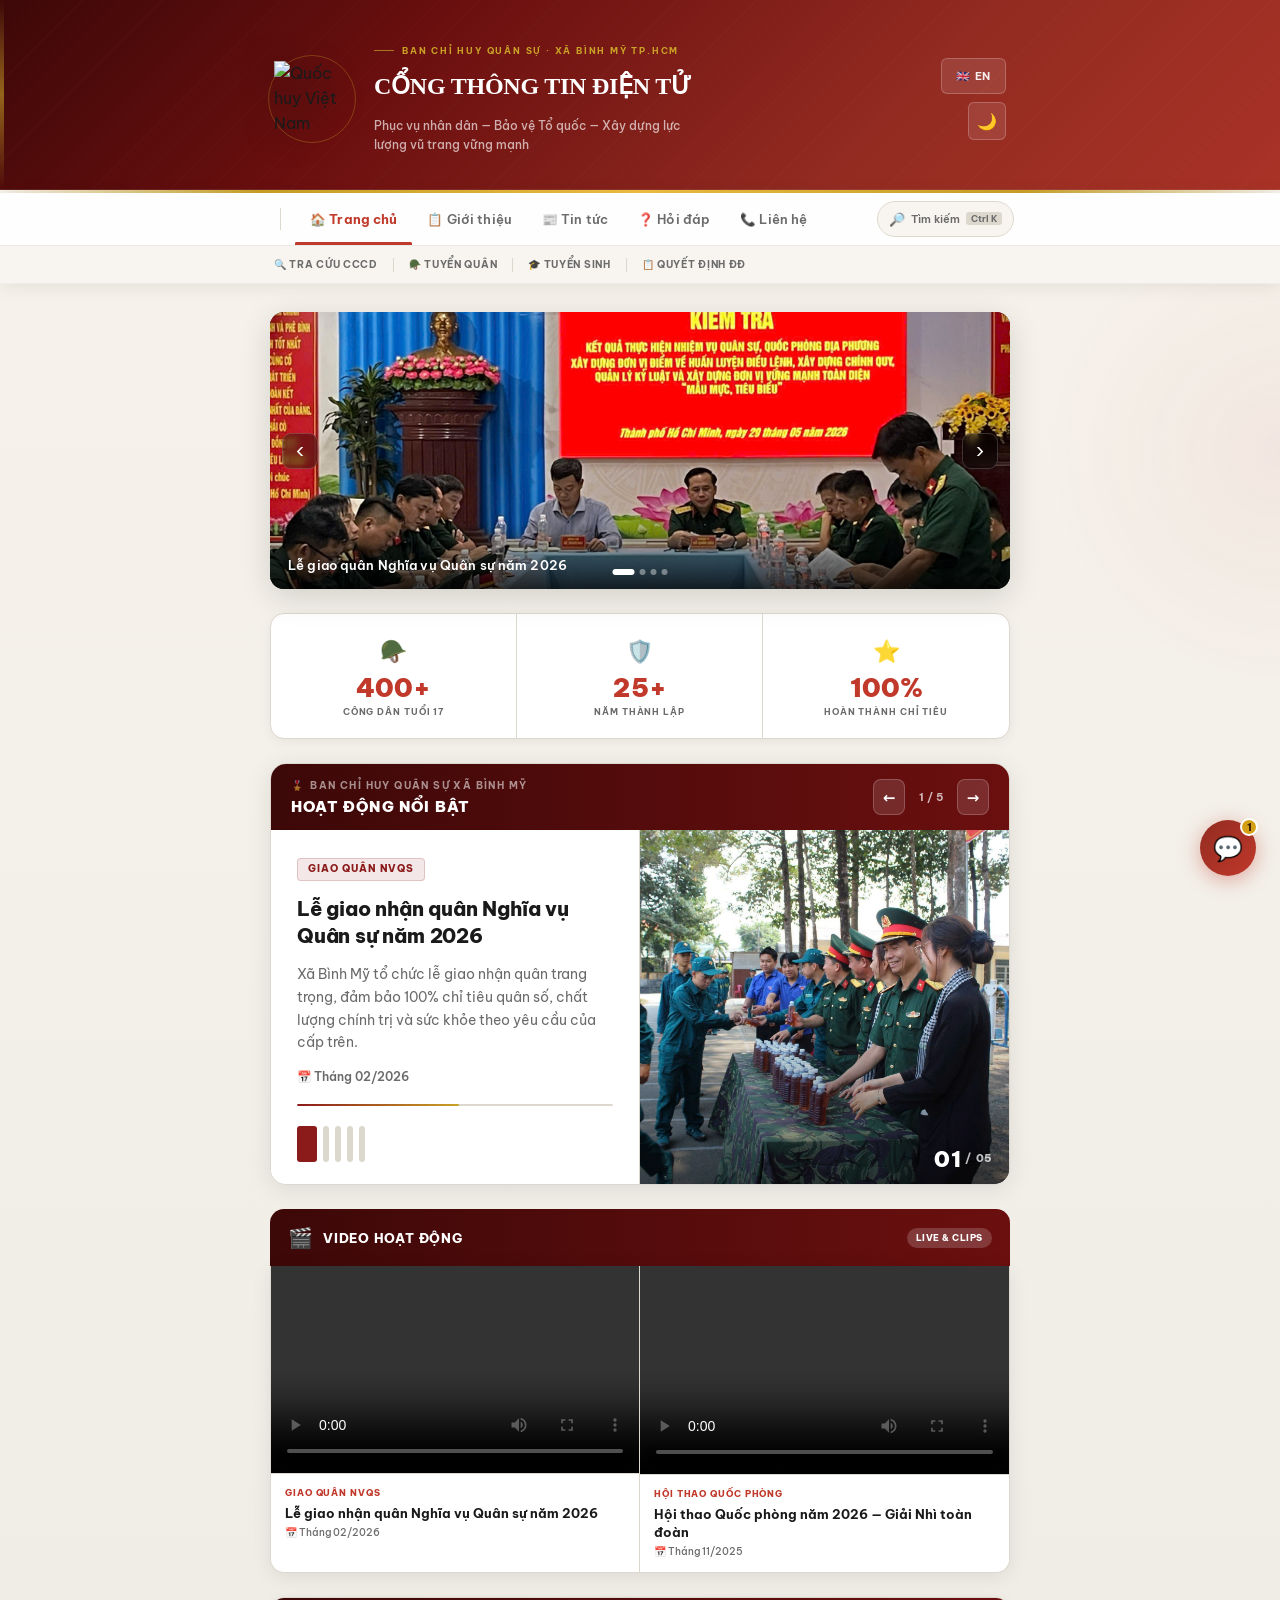
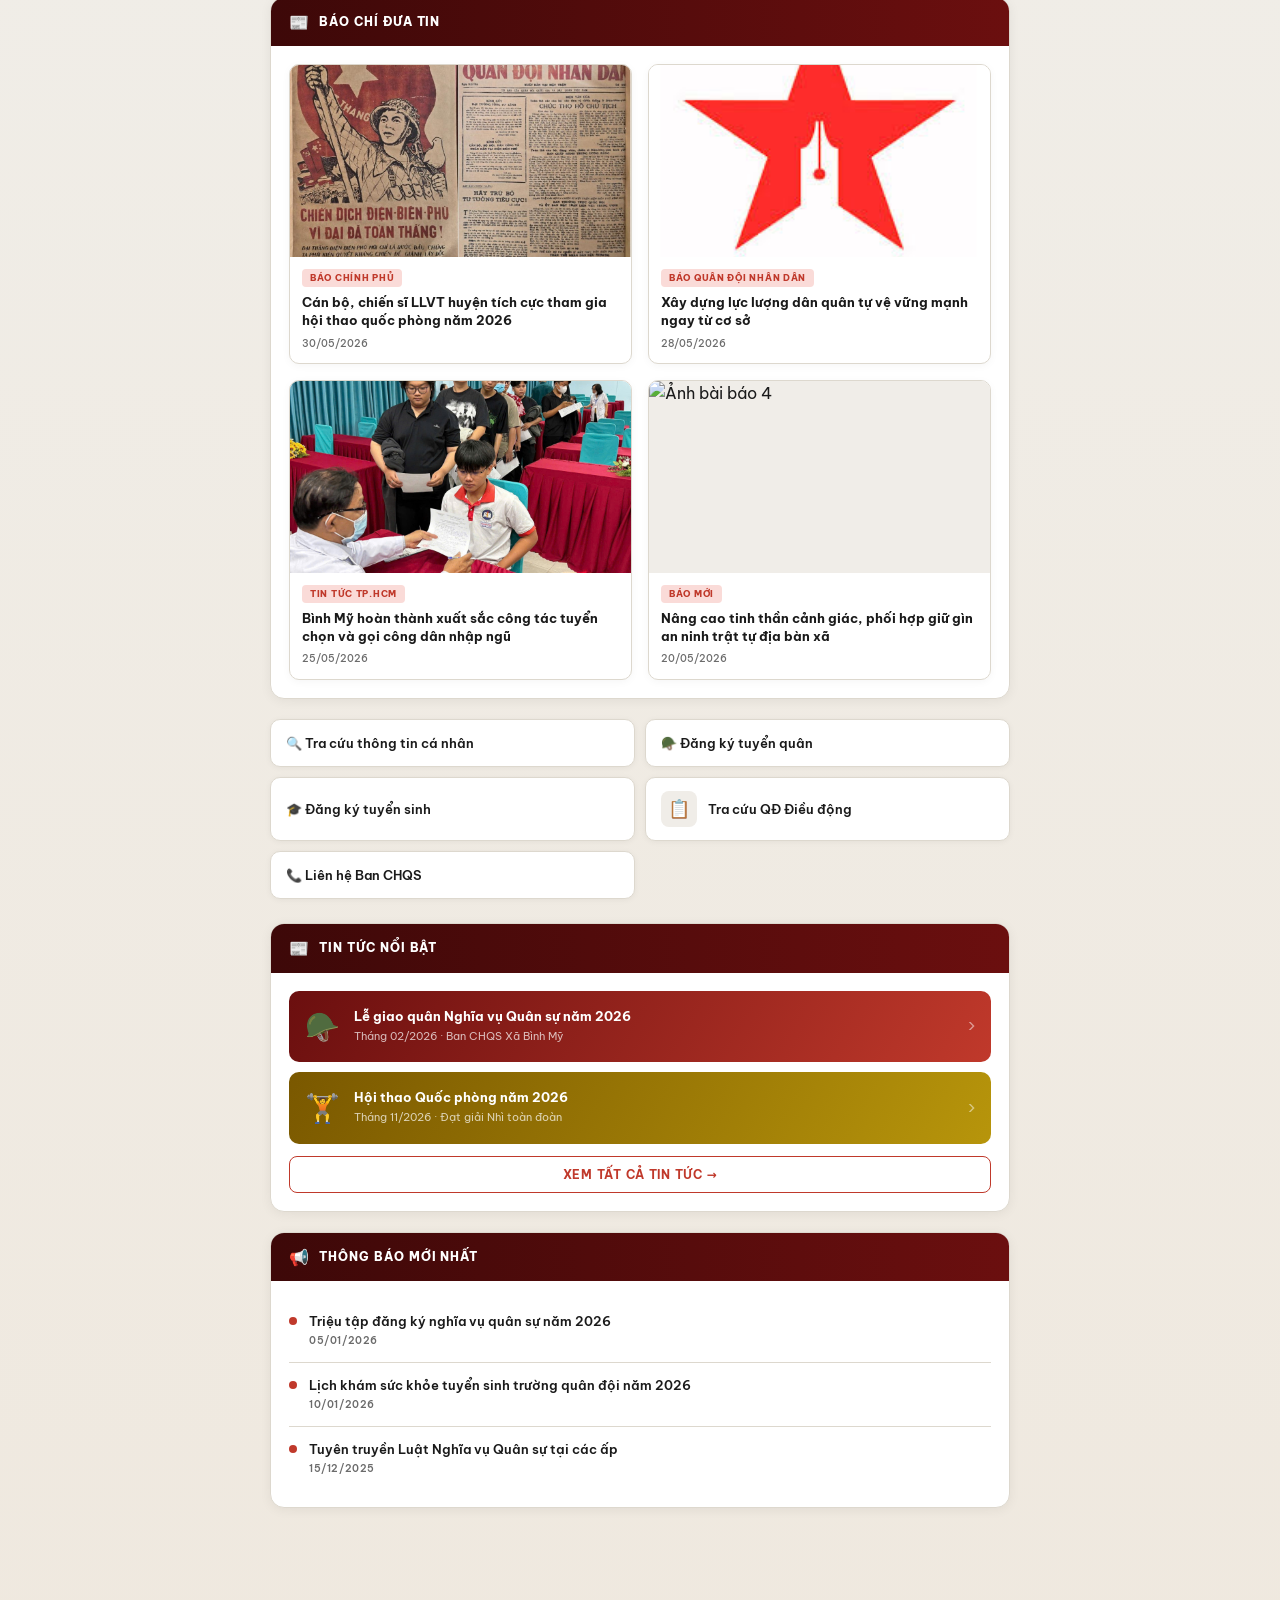
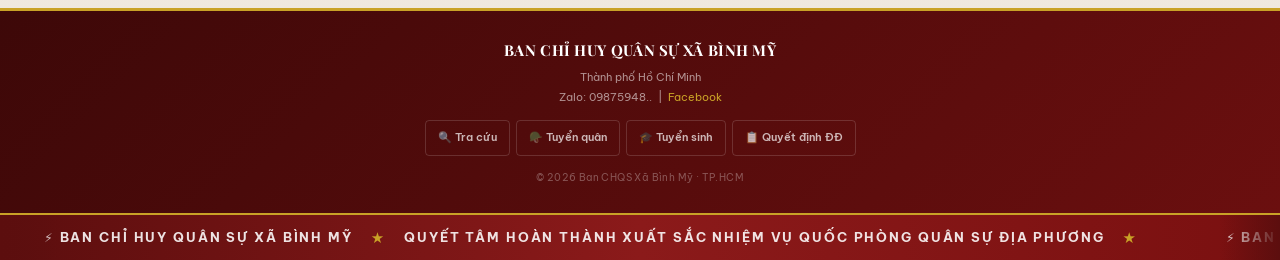
==== commit 35af7b43: "Update index.html" ====
--- a/index.html
+++ b/index.html
@@ -3,1011 +3,1728 @@
 <head>
 <meta charset="UTF-8">
 <meta name="viewport" content="width=device-width, initial-scale=1.0">
-<title>Ban CHQS Xã Bình Mỹ - Cổng Thông Tin</title>
-<link href="https://fonts.googleapis.com/css2?family=Inter:wght@300;400;500;600;700;800;900&display=swap" rel="stylesheet">
-
-<script src="https://cdn.jsdelivr.net/npm/@supabase/supabase-js@2"></script>
-
+<title>Ban CHQS Xã Bình Mỹ — Cổng Thông Tin Điện Tử</title>
+<link href="https://fonts.googleapis.com/css2?family=Be+Vietnam+Pro:wght@300;400;500;600;700;800;900&family=Playfair+Display:wght@700;800&display=swap" rel="stylesheet">
+<link rel="stylesheet" href="style.css">
 <style>
-/* ═══════════════════ DESIGN TOKENS (SÁNG / TỐI) ═══════════════════ */
+/* ═══════════════════ DESIGN TOKENS ═══════════════════ */
 :root {
-  --bg-color: #f8fafc;
-  --surface-color: rgba(255, 255, 255, 0.8);
-  --surface-solid: #ffffff;
-  --surface-hover: #f1f5f9;
-  --border-color: rgba(0, 0, 0, 0.1);
-  --border-glow: rgba(229, 9, 20, 0.3);
-  --text-main: #0f172a;
-  --text-muted: #64748b;
-  --text-invert: #ffffff;
-  --accent: #E50914; 
-  --accent-hover: #ff1e2a;
-  --input-bg: #f1f5f9;
-  --input-border: #cbd5e1;
-  --input-text: #0f172a;
-  --radius: 12px;
-  --font-main: 'Inter', sans-serif;
-}
-
-[data-theme="dark"] {
-  --bg-color: #000000;
-  --surface-color: rgba(10, 10, 10, 0.8);
-  --surface-solid: #0a0a0a;
-  --surface-hover: #141414;
-  --border-color: rgba(255, 255, 255, 0.1);
-  --border-glow: rgba(229, 9, 20, 0.5);
-  --text-main: #ffffff;
-  --text-muted: #888888;
-  --text-invert: #000000;
-  --input-bg: #111111;
-  --input-border: #333333;
-  --input-text: #ffffff;
-}
-
-/* Nút tìm kiếm nhanh trên Header */
-.btn-search-nav {
-  display: inline-flex;
-  align-items: center;
+  --accent:      #C9A227;
+  --accent-2:    #F0C040;
+  --surface-2:   #F0EDE8;
+  --card-radius: 14px;
+}
+
+/* ═══════════════════ RESET ═══════════════════ */
+*,*::before,*::after{box-sizing:border-box;margin:0;padding:0}
+html{scroll-behavior:smooth}
+body{font-family:'Be Vietnam Pro',system-ui,sans-serif;background:linear-gradient(180deg,#f7f3ec 0%,var(--bg,#F2EFE9) 45%,#efe8de 100%);color:var(--text,#1A1A1A);-webkit-font-smoothing:antialiased;overflow-x:hidden;transition:background .35s ease,color .35s ease}body::before{content:'';position:fixed;inset:0;pointer-events:none;background:radial-gradient(circle at top,rgba(201,162,39,.08),transparent 24%),radial-gradient(circle at right,rgba(192,57,43,.08),transparent 18%);opacity:.7;z-index:-1}body.dark{background:linear-gradient(180deg,#0d1218 0%,#141c24 45%,#10161d 100%)}
+img{display:block;max-width:100%}
+button{font-family:inherit;cursor:pointer}
+a{text-decoration:none;color:inherit}
+
+/* ═══════════════════ HERO ═══════════════════ */
+.hero{width:100%;background:linear-gradient(135deg,#3D0808 0%,#6B0F0F 32%,#922B21 68%,#A93226 100%);position:relative;overflow:hidden;box-shadow:inset 0 -1px 0 rgba(255,255,255,.08)}
+.hero::before{content:'';position:absolute;inset:0;background:radial-gradient(circle at top right,rgba(255,255,255,.11),transparent 22%),linear-gradient(120deg,transparent 0%,rgba(255,255,255,.06) 45%,transparent 100%);mix-blend-mode:screen;opacity:.8}
+.hero::before{content:'';position:absolute;inset:0;background:repeating-linear-gradient(-45deg,rgba(255,255,255,.015) 0px,rgba(255,255,255,.015) 1px,transparent 1px,transparent 28px)}
+.hero::after{content:'';position:absolute;left:0;top:0;bottom:0;width:4px;background:linear-gradient(180deg,transparent,var(--accent),transparent);opacity:.6}
+.hero-inner{max-width:780px;margin:0 auto;padding:44px 24px 36px;display:flex;align-items:center;gap:24px;position:relative;z-index:1}
+.hero-logo-wrap{flex-shrink:0;position:relative}
+.hero-logo-ring{position:absolute;inset:-6px;border-radius:50%;border:1.5px solid rgba(201,162,39,.35);animation:pulse-ring 3s ease-in-out infinite}
+@keyframes pulse-ring{0%,100%{opacity:.35;transform:scale(1)}50%{opacity:.6;transform:scale(1.04)}}
+.hero-logo{width:76px;height:76px;filter:drop-shadow(0 6px 18px rgba(0,0,0,.45));position:relative}
+.hero-eyebrow{font-size:9px;font-weight:700;color:var(--accent);text-transform:uppercase;letter-spacing:.2em;margin-bottom:8px;display:flex;align-items:center;gap:8px}
+.hero-eyebrow::before{content:'';width:20px;height:1px;background:var(--accent);opacity:.7}
+.hero-title{font-family:'Montserrat',serif;font-size:24px;font-weight:800;color:#fff;line-height:1.2;margin-bottom:6px;letter-spacing:-.01em}
+.hero-tagline{font-size:12px;font-weight:500;color:rgba(255,255,255,.65);line-height:1.6;max-width:320px}
+.hero-controls{margin-left:auto;display:flex;flex-direction:column;align-items:flex-end;gap:8px;flex-shrink:0}
+.lang-btn{background:rgba(255,255,255,.1);border:1px solid rgba(255,255,255,.22);color:rgba(255,255,255,.9);padding:8px 14px;border-radius:6px;font-size:11px;font-weight:700;letter-spacing:.06em;transition:background .2s,border-color .2s;white-space:nowrap}
+.lang-btn:hover{background:rgba(255,255,255,.18);border-color:rgba(255,255,255,.4)}
+.theme-toggle{width:38px;height:38px;border-radius:6px;border:1px solid rgba(255,255,255,.22);background:rgba(255,255,255,.1);color:#fff;display:flex;align-items:center;justify-content:center;font-size:16px;transition:background .2s}
+.theme-toggle:hover{background:rgba(255,255,255,.18)}
+.gold-rule{width:100%;height:3px;background:linear-gradient(90deg,transparent 0%,var(--accent) 20%,var(--accent-2) 50%,var(--accent) 80%,transparent 100%)}
+
+/* ═══════════════════ NAV REDESIGNED ═══════════════════ */
+.main-nav{width:100%;position:sticky;top:0;z-index:300;background:rgba(255,255,255,.92);backdrop-filter:blur(12px);-webkit-backdrop-filter:blur(12px);border-bottom:1px solid rgba(0,0,0,.07);box-shadow:0 2px 18px rgba(0,0,0,.08);transition:box-shadow .3s,background .3s}body.dark .main-nav{background:rgba(16,22,29,.88)}
+.main-nav.scrolled{box-shadow:0 10px 32px rgba(0,0,0,.15)}
+.main-nav.scrolled{box-shadow:0 4px 32px rgba(0,0,0,.14)}
+
+/* Top bar */
+.nav-top{max-width:780px;margin:0 auto;display:flex;align-items:center;height:52px;padding:0 16px;gap:6px;position:relative}
+
+/* Brand mark */
+/*.nav-brand{display:flex;align-items:center;gap:7px;flex-shrink:0;margin-right:8px;text-decoration:none}
+.nav-brand-pulse{width:8px;height:8px;border-radius:50%;background:var(--red,#C0392B);position:relative}
+.nav-brand-pulse::after{content:'';position:absolute;inset:-3px;border-radius:50%;border:1.5px solid var(--red,#C0392B);opacity:0;animation:ripple 2s ease-out infinite}
+@keyframes ripple{0%{opacity:.6;transform:scale(1)}100%{opacity:0;transform:scale(2.2)}}
+.nav-brand-label{font-size:9px;font-weight:900;letter-spacing:.18em;text-transform:uppercase;color:var(--red,#C0392B);line-height:1.2;max-width:72px;display:none} -->
+
+/* Tab rail with gliding indicator */
+.nav-tabs{display:flex;align-items:stretch;flex:1;height:100%;position:relative;overflow-x:auto;scrollbar-width:none}
+.nav-tabs::-webkit-scrollbar{display:none}
+.nav-indicator{position:absolute;bottom:0;height:2.5px;background:linear-gradient(90deg,#922B21,#E05050);border-radius:2px 2px 0 0;transition:left .3s cubic-bezier(.4,0,.2,1),width .3s cubic-bezier(.4,0,.2,1);pointer-events:none}
+ .nav-tab{flex-shrink:0;height:100%;padding:0 15px;display:flex;align-items:center;gap:6px;font-size:12.5px;font-weight:600;color:var(--text-muted,#6B6B6B);background:none;border:none;white-space:nowrap;position:relative;transition:color .2s,transform .2s;letter-spacing:.01em;border-radius:8px 8px 0 0} .nav-tab:hover{transform:translateY(-1px)}
+.nav-tab .t-icon{font-size:14px;transition:transform .2s}
+.nav-tab:hover{color:var(--red,#C0392B)}
+.nav-tab:hover .t-icon{transform:scale(1.15)}
+.nav-tab.active{color:var(--red,#C0392B);font-weight:700}
+
+/* Right controls */
+.nav-controls{display:flex;align-items:center;gap:5px;flex-shrink:0;margin-left:6px}
+.nav-search-pill{display:flex;align-items:center;gap:6px;height:30px;padding:0 11px;background:var(--surface-alt,#F8F6F2);border:1px solid var(--border,#E0DAD0);border-radius:20px;font-size:11px;font-weight:600;color:var(--text-muted,#6B6B6B);cursor:pointer;transition:all .2s;white-space:nowrap}
+.nav-search-pill:hover{border-color:var(--red,#C0392B);color:var(--red,#C0392B);background:rgba(192,57,43,.05)}
+.nav-search-pill .pill-icon{font-size:13px}
+.pill-kbd{font-size:9px;font-weight:700;padding:1px 5px;border-radius:3px;background:var(--border,#E0DAD0);color:var(--text-muted,#6B6B6B)}
+.nav-icon-btn{width:30px;height:30px;border-radius:7px;border:1px solid var(--border,#E0DAD0);background:none;color:var(--text-muted,#6B6B6B);display:flex;align-items:center;justify-content:center;font-size:15px;transition:all .15s}
+.nav-icon-btn:hover{background:var(--surface-alt,#F8F6F2);color:var(--text,#1A1A1A)}
+
+/* Sub-links bar */
+.nav-subbar{border-top:1px solid rgba(0,0,0,.05);background:var(--surface-alt,#F8F6F2);overflow:hidden;transition:max-height .3s cubic-bezier(.4,0,.2,1),opacity .3s;max-height:38px;opacity:1}
+.nav-subbar-inner{max-width:780px;margin:0 auto;display:flex;align-items:center;height:38px;padding:0 14px;gap:2px;overflow-x:auto;scrollbar-width:none}
+.nav-subbar-inner::-webkit-scrollbar{display:none}
+.nav-sublink{flex-shrink:0;height:26px;padding:0 10px;display:flex;align-items:center;gap:5px;font-size:10px;font-weight:700;color:var(--text-muted,#6B6B6B);background:none;border:none;border-radius:5px;text-transform:uppercase;letter-spacing:.07em;transition:background .15s,color .15s;white-space:nowrap;text-decoration:none}
+.nav-sublink:hover{background:rgba(192,57,43,.09);color:var(--red,#C0392B)}
+.nav-sublink .sl-icon{font-size:13px}
+.nav-sub-sep{width:1px;height:14px;background:var(--border,#E0DAD0);flex-shrink:0;margin:0 3px}
+
+/* Mobile hamburger */
+.nav-hamburger{display:none;width:30px;height:30px;border-radius:7px;border:1px solid var(--border,#E0DAD0);background:none;color:var(--text-muted,#6B6B6B);align-items:center;justify-content:center;font-size:18px;transition:background .15s;flex-shrink:0}
+.nav-hamburger:hover{background:var(--surface-alt,#F8F6F2)}
+
+/* Mobile drawer */
+.nav-drawer{display:none;flex-direction:column;background:var(--surface,#fff);border-top:1px solid rgba(0,0,0,.06);overflow:hidden;max-height:0;transition:max-height .35s cubic-bezier(.4,0,.2,1)}
+.nav-drawer.open{max-height:500px}
+.nav-drawer-section-label{padding:9px 20px 4px;font-size:9px;font-weight:800;color:var(--text-muted,#6B6B6B);text-transform:uppercase;letter-spacing:.14em;background:var(--surface-alt,#F8F6F2)}
+.nav-drawer-item{display:flex;align-items:center;gap:12px;padding:13px 20px;border-bottom:1px solid rgba(0,0,0,.04);font-size:14px;font-weight:600;color:var(--text,#1A1A1A);background:none;border-left:none;border-right:none;border-top:none;text-align:left;cursor:pointer;transition:background .15s,color .15s}
+.nav-drawer-item:hover,.nav-drawer-item.active{background:rgba(192,57,43,.05);color:var(--red,#C0392B)}
+.nav-drawer-item .di-icon{font-size:18px;width:26px;text-align:center}
+
+/* Dark nav */
+body.dark .main-nav{background:var(--surface);border-bottom-color:var(--border)}
+body.dark .nav-subbar{background:var(--surface-alt)}
+body.dark .nav-search-pill{background:var(--surface-alt);border-color:var(--border)}
+body.dark .nav-icon-btn{border-color:var(--border)}
+body.dark .nav-brand-label{color:var(--red)}
+body.dark .nav-drawer{background:var(--surface)}
+body.dark .nav-drawer-section-label{background:var(--surface-alt)}
+
+/* ═══════════════════ SEARCH OVERLAY ═══════════════════ */
+.search-overlay{display:none;position:fixed;inset:0;background:rgba(10,10,10,.65);backdrop-filter:blur(6px);z-index:500;padding:72px 16px 16px}
+.search-overlay.open{display:block;animation:fadeIn .15s ease}
+@keyframes fadeIn{from{opacity:0}to{opacity:1}}
+.search-box{max-width:640px;margin:0 auto;background:var(--surface,#fff);border-radius:14px;box-shadow:0 24px 72px rgba(0,0,0,.4);overflow:hidden;animation:slideDown .22s ease}
+@keyframes slideDown{from{opacity:0;transform:translateY(-18px)}to{opacity:1;transform:none}}
+.search-input-wrap{display:flex;align-items:center;gap:10px;padding:14px 16px;border-bottom:1px solid var(--border,#E0DAD0)}
+.search-input-wrap input{flex:1;border:none;outline:none;font-family:inherit;font-size:15px;background:transparent;color:var(--text,#1A1A1A)}
+.search-input-wrap input::placeholder{color:var(--text-muted,#6B6B6B)}
+.search-icon-btn{font-size:18px;color:var(--red,#C0392B);flex-shrink:0}
+.search-close-btn{background:none;border:none;font-size:18px;color:var(--text-muted,#6B6B6B);flex-shrink:0;transition:color .2s}
+.search-close-btn:hover{color:var(--red,#C0392B)}
+.search-results{max-height:400px;overflow-y:auto}
+.search-hint,.search-empty{padding:24px 16px;text-align:center;font-size:13px;color:var(--text-muted,#6B6B6B)}
+.search-result-item{display:flex;gap:12px;align-items:flex-start;padding:12px 16px;cursor:pointer;border-bottom:1px solid var(--border,#E0DAD0);transition:background .12s}
+.search-result-item:last-child{border-bottom:none}
+.search-result-item:hover{background:var(--surface-alt,#F8F6F2)}
+.search-result-icon{font-size:18px;flex-shrink:0;margin-top:1px}
+.search-result-cat{font-size:9px;font-weight:700;color:var(--red,#C0392B);text-transform:uppercase;letter-spacing:.08em;margin-bottom:2px}
+.search-result-title{font-size:13px;font-weight:600;color:var(--text,#1A1A1A);line-height:1.4}
+.search-result-title mark{background:rgba(201,162,39,.2);color:#7A5C00;border-radius:2px;padding:0 2px;font-weight:700}
+.search-result-desc{font-size:11px;color:var(--text-muted,#6B6B6B);margin-top:2px}
+
+/* ═══════════════════ MAIN CONTAINER ═══════════════════ */
+.main-container{max-width:780px;margin:28px auto 0;padding:0 20px 64px} .section-page,.s-card,.quick-card,.news-item,.act-wrap,.stats-strip,.video-section,.slider-wrap,.contact-cell,.news-banner{animation:fadeUp .35s ease} @keyframes fadeUp{from{opacity:0;transform:translateY(10px)}to{opacity:1;transform:translateY(0)}}
+.section-page{display:none}
+.section-page.active{display:block;animation:sectionIn .3s ease}
+@keyframes sectionIn{from{opacity:0;transform:translateY(14px)}to{opacity:1;transform:none}}
+
+/* ═══════════════════ SLIDER ═══════════════════ */
+.slider-wrap{position:relative;border-radius:var(--card-radius);overflow:hidden;margin-bottom:24px;box-shadow:0 8px 32px rgba(0,0,0,.14);background:#111;aspect-ratio:16/6}
+.slider-track{display:flex;transition:transform .48s cubic-bezier(.4,0,.2,1);height:100%}
+.slide{min-width:100%;position:relative;height:100%;flex-shrink:0;overflow:hidden}
+.slide img{width:100%;height:100%;object-fit:cover;display:block;transition:transform 6s ease}
+.slider-wrap:hover .slide img{transform:scale(1.03)}
+.slide-placeholder{display:none;width:100%;height:100%;background:linear-gradient(135deg,#2a0a0a,#6B0F0F);flex-direction:column;align-items:center;justify-content:center;gap:8px;color:rgba(255,255,255,.4);font-size:12px}
+.slide-placeholder span{font-size:36px}
+.slide-caption{position:absolute;bottom:0;left:0;right:0;background:linear-gradient(transparent,rgba(0,0,0,.78));color:#fff;font-size:13px;font-weight:600;padding:32px 18px 14px;letter-spacing:.01em}
+.slider-btn{position:absolute;top:50%;transform:translateY(-50%);background:rgba(0,0,0,.38);border:1px solid rgba(255,255,255,.18);backdrop-filter:blur(4px);color:#fff;font-size:20px;width:36px;height:36px;border-radius:9px;display:flex;align-items:center;justify-content:center;transition:background .2s,transform .2s;z-index:5;padding:0;line-height:1}
+.slider-btn:hover{background:rgba(0,0,0,.6);transform:translateY(-50%) scale(1.06)}
+.slider-prev{left:12px}
+.slider-next{right:12px}
+.slider-dots{position:absolute;bottom:14px;left:50%;transform:translateX(-50%);display:flex;gap:5px;z-index:5}
+.dot{width:6px;height:6px;border-radius:3px;background:rgba(255,255,255,.4);border:none;transition:all .25s;cursor:pointer}
+.dot.active{background:#fff;width:22px}
+
+/* ═══════════════════ STATS STRIP ═══════════════════ */
+.stats-strip{display:grid;grid-template-columns:repeat(3,1fr);background:var(--surface,#fff);border:1px solid var(--border,#E0DAD0);border-radius:var(--card-radius);overflow:hidden;margin-bottom:24px;box-shadow:0 2px 12px rgba(0,0,0,.06)}
+.stat-cell{padding:20px 16px;text-align:center;border-right:1px solid var(--border,#E0DAD0);position:relative;transition:background .2s;cursor:default}
+.stat-cell:last-child{border-right:none}
+.stat-cell:hover{background:rgba(192,57,43,.03)}
+.stat-cell::after{content:'';position:absolute;bottom:0;left:25%;right:25%;height:2px;background:var(--red,#C0392B);border-radius:1px;opacity:0;transition:opacity .2s,left .2s,right .2s}
+.stat-cell:hover::after{opacity:1;left:15%;right:15%}
+.stat-icon{font-size:22px;margin-bottom:6px}
+.stat-icon img{width:28px;height:28px;object-fit:contain;margin:0 auto}
+.stat-num{font-size:26px;font-weight:900;color:var(--red,#C0392B);line-height:1;margin-bottom:4px}
+.stat-lbl{font-size:9px;font-weight:700;color:var(--text-muted,#6B6B6B);text-transform:uppercase;letter-spacing:.1em}
+
+/* ═══════════════════ ACTIVITY SLIDER ═══════════════════ */
+.act-wrap{background:var(--surface,#fff);border:1px solid var(--border,#E0DAD0);border-radius:var(--card-radius);overflow:hidden;margin-bottom:24px;box-shadow:0 2px 12px rgba(0,0,0,.06)}
+.act-head{background:linear-gradient(90deg,#3D0808,#6B0F0F);padding:13px 18px;display:flex;align-items:center;gap:12px}
+.act-head-icon{font-size:20px}
+.act-head-title{font-size:13px;font-weight:800;color:#fff;letter-spacing:.04em}
+.act-head-sub{font-size:10px;color:rgba(255,255,255,.6);margin-top:1px}
+.act-counter{margin-left:auto;font-size:11px;font-weight:700;color:rgba(255,255,255,.8);background:rgba(255,255,255,.12);padding:3px 10px;border-radius:20px}
+.act-track-wrap{position:relative;overflow:hidden}
+.act-track{display:flex;transition:transform .42s cubic-bezier(.4,0,.2,1)}
+.act-slide{min-width:100%;flex-shrink:0;display:flex;align-items:stretch}
+.act-img-area{width:220px;min-width:220px;height:160px;overflow:hidden;flex-shrink:0;position:relative}
+.act-img-area img{width:100%;height:100%;object-fit:cover;transition:transform .4s ease}
+.act-img-area:hover img{transform:scale(1.06)}
+.act-img-ph{display:none;width:100%;height:100%;background:linear-gradient(135deg,#3a0a0a,#6B0F0F);align-items:center;justify-content:center;font-size:38px}
+.act-info{flex:1;padding:16px 18px;display:flex;flex-direction:column;justify-content:center;gap:7px}
+.act-tag{display:inline-flex;align-self:flex-start;font-size:9px;font-weight:800;padding:3px 10px;border-radius:4px;background:var(--red-light,#FADBD8);color:var(--red,#C0392B);text-transform:uppercase;letter-spacing:.1em}
+.act-name{font-size:14px;font-weight:700;color:var(--text,#1A1A1A);line-height:1.45}
+.act-date{font-size:11px;color:var(--text-muted,#6B6B6B);font-weight:500}
+.act-nav-btn{position:absolute;top:50%;transform:translateY(-50%);background:rgba(0,0,0,.3);border:1px solid rgba(255,255,255,.15);backdrop-filter:blur(3px);color:#fff;font-size:18px;width:30px;height:30px;border-radius:6px;display:flex;align-items:center;justify-content:center;z-index:5;transition:background .2s;padding:0}
+.act-nav-btn:hover{background:rgba(0,0,0,.55)}
+.act-prev-btn{left:8px}
+.act-next-btn{right:8px}
+.act-dots-row{display:flex;justify-content:center;gap:5px;padding:10px 0 12px;background:var(--surface-alt,#F8F6F2);border-top:1px solid var(--border,#E0DAD0)}
+.act-dot{width:6px;height:6px;border-radius:3px;background:var(--border,#E0DAD0);border:none;cursor:pointer;transition:all .22s}
+.act-dot.active{background:var(--red,#C0392B);width:18px}
+
+/* ═══════════════════ VIDEO SECTION ═══════════════════ */
+.video-section{margin-bottom:24px}
+.vs-head{background:linear-gradient(90deg,#3D0808,#6B0F0F);border-radius:var(--card-radius) var(--card-radius) 0 0;padding:13px 18px;display:flex;align-items:center;gap:10px}
+.vs-head-icon{font-size:20px}
+.vs-head-title{font-size:13px;font-weight:800;color:#fff;text-transform:uppercase;letter-spacing:.06em;flex:1}
+.vs-head-badge{font-size:9px;font-weight:800;color:#fff;background:rgba(255,255,255,.18);padding:3px 9px;border-radius:20px;letter-spacing:.06em}
+
+.vs-grid{display:grid;grid-template-columns:1fr 1fr;gap:0;background:var(--surface,#fff);border:1px solid var(--border,#E0DAD0);border-top:none;border-radius:0 0 var(--card-radius) var(--card-radius);overflow:hidden;box-shadow:0 4px 20px rgba(0,0,0,.08)}
+
+/* Video card */
+.video-card{position:relative;overflow:hidden;cursor:pointer}
+.video-card:first-child{border-right:1px solid var(--border,#E0DAD0)}
+.video-embed-wrap{position:relative;width:100%;padding-bottom:56.25%;background:#111}
+.video-embed-wrap iframe{position:absolute;inset:0;width:100%;height:100%;border:none}
+
+/* Custom video upload area */
+.video-placeholder{position:relative;padding-bottom:56.25%;background:linear-gradient(135deg,#1a1a1a,#2a0a0a);overflow:hidden}
+.video-ph-inner{position:absolute;inset:0;display:flex;flex-direction:column;align-items:center;justify-content:center;gap:10px;color:rgba(255,255,255,.5)}
+.video-ph-icon{font-size:40px;opacity:.6}
+.video-ph-text{font-size:12px;font-weight:600;text-align:center;line-height:1.5}
+.video-ph-sub{font-size:10px;opacity:.6;text-align:center}
+
+/* Play overlay */
+.video-play-overlay{position:absolute;inset:0;display:flex;align-items:center;justify-content:center;background:rgba(0,0,0,.35);opacity:0;transition:opacity .25s;z-index:2}
+.video-card:hover .video-play-overlay{opacity:1}
+.play-btn-circle{width:56px;height:56px;border-radius:50%;background:rgba(255,255,255,.92);display:flex;align-items:center;justify-content:center;font-size:22px;transform:scale(.85);transition:transform .25s}
+.video-card:hover .play-btn-circle{transform:scale(1)}
+
+/* Video meta */
+.video-meta{padding:12px 14px;background:var(--surface,#fff);border-top:1px solid var(--border,#E0DAD0)}
+.video-meta-tag{font-size:9px;font-weight:800;color:var(--red,#C0392B);text-transform:uppercase;letter-spacing:.1em;margin-bottom:4px}
+.video-meta-title{font-size:13px;font-weight:700;color:var(--text,#1A1A1A);line-height:1.4;margin-bottom:3px}
+.video-meta-date{font-size:10px;color:var(--text-muted,#6B6B6B);font-weight:500}
+
+/* Add video button */
+.add-video-row{grid-column:1/-1;border-top:1px solid var(--border,#E0DAD0);padding:12px 16px;display:flex;align-items:center;gap:10px;background:var(--surface-alt,#F8F6F2)}
+.add-video-btn{display:flex;align-items:center;gap:7px;padding:7px 14px;border:1.5px dashed var(--border,#E0DAD0);border-radius:7px;background:none;font-family:inherit;font-size:11px;font-weight:700;color:var(--text-muted,#6B6B6B);cursor:pointer;transition:all .2s;text-transform:uppercase;letter-spacing:.06em}
+.add-video-btn:hover{border-color:var(--red,#C0392B);color:var(--red,#C0392B);background:rgba(192,57,43,.05)}
+.add-video-hint{font-size:10px;color:var(--text-muted,#6B6B6B);flex:1}
+
+/* ── KHUNG VIDEO CỐ ĐỊNH 16:9 ── */
+.vid-frame-wrap{
+  position:relative;
+  width:100%;
+  padding-bottom:56.25%; /* tỷ lệ 16:9 cố định */
+  background:#0d0d0d;
+  overflow:hidden;
+}
+.vid-player{
+  position:absolute;
+  inset:0;
+  width:100%;
+  height:100%;
+  display:block;
+  object-fit:cover; /* lấp đầy khung, không méo */
+  background:#0d0d0d;
+}
+
+/* ═══════════════════ QUICK GRID ═══════════════════ */
+.quick-grid{display:grid;grid-template-columns:repeat(2,1fr);gap:10px;margin-bottom:24px}
+.quick-card{background:var(--surface,#fff);border:1px solid var(--border,#E0DAD0);border-radius:10px;padding:13px 15px;display:flex;align-items:center;gap:11px;font-size:13px;font-weight:600;color:var(--text,#1A1A1A);box-shadow:0 1px 6px rgba(0,0,0,.05);transition:border-color .2s,box-shadow .2s,transform .18s;cursor:pointer;position:relative;overflow:hidden}
+.quick-card::before{content:'';position:absolute;inset:0;background:linear-gradient(135deg,rgba(192,57,43,.04),transparent);opacity:0;transition:opacity .2s}
+.quick-card:hover{border-color:var(--red,#C0392B);box-shadow:0 6px 20px rgba(192,57,43,.13);transform:translateY(-2px);color:var(--red,#C0392B)}
+.quick-card:hover::before{opacity:1}
+.quick-icon{width:36px;height:36px;border-radius:8px;background:var(--surface-2,#F0EDE8);display:flex;align-items:center;justify-content:center;font-size:18px;flex-shrink:0;transition:background .2s,transform .2s}
+.quick-card:hover .quick-icon{background:rgba(192,57,43,.1);transform:scale(1.1)}
+
+/* ═══════════════════ SECTION CARD ═══════════════════ */
+.s-card{background:var(--surface,#fff);border:1px solid var(--border,#E0DAD0);border-radius:var(--card-radius);overflow:hidden;margin-bottom:20px;box-shadow:0 2px 12px rgba(0,0,0,.06)}
+.s-card-head{background:linear-gradient(90deg,#3D0808,#6B0F0F);padding:12px 18px;display:flex;align-items:center;gap:10px}
+.s-card-head h3{font-size:12px;font-weight:800;color:#fff;text-transform:uppercase;letter-spacing:.08em;flex:1}
+.s-card-head .h-icon{font-size:16px}
+.s-card-body{padding:18px}
+
+/* ═══════════════════ NEWS BANNERS ═══════════════════ */
+.news-banner{display:flex;align-items:center;gap:14px;padding:14px 16px;border-radius:10px;margin-bottom:10px;cursor:pointer;transition:opacity .2s,transform .18s;position:relative;overflow:hidden}
+.news-banner::after{content:'';position:absolute;inset:0;background:rgba(255,255,255,.06);opacity:0;transition:opacity .2s}
+.news-banner:hover{opacity:.95;transform:translateX(4px)}
+.news-banner:hover::after{opacity:1}
+.news-banner-1{background:linear-gradient(120deg,#6B0F0F,#C0392B)}
+.news-banner-2{background:linear-gradient(120deg,#7A5800,#B7950B)}
+.nb-icon{font-size:28px;flex-shrink:0}
+.nb-text h4{font-size:13px;font-weight:700;color:#fff;margin-bottom:3px;line-height:1.3}
+.nb-text p{font-size:11px;color:rgba(255,255,255,.7)}
+.nb-arrow{margin-left:auto;font-size:18px;color:rgba(255,255,255,.5);flex-shrink:0;transition:transform .2s}
+.news-banner:hover .nb-arrow{transform:translateX(4px)}
+.viewall-btn{display:flex;align-items:center;justify-content:center;gap:6px;width:100%;padding:10px;margin-top:12px;background:none;border:1.5px solid var(--red,#C0392B);border-radius:8px;font-family:inherit;font-size:12px;font-weight:700;color:var(--red,#C0392B);text-transform:uppercase;letter-spacing:.06em;transition:background .2s,color .2s,transform .15s}
+.viewall-btn:hover{background:var(--red,#C0392B);color:#fff;transform:translateY(-1px)}
+
+/* ═══════════════════ NOTICE LIST ═══════════════════ */
+.notice-list{display:flex;flex-direction:column}
+.notice-item{display:flex;gap:12px;align-items:flex-start;padding:13px 0;border-bottom:1px solid var(--border,#E0DAD0);transition:padding-left .2s}
+.notice-item:last-child{border-bottom:none}
+.notice-item:hover{padding-left:6px}
+.notice-dot{width:8px;height:8px;border-radius:50%;background:var(--red,#C0392B);flex-shrink:0;margin-top:5px;transition:transform .2s}
+.notice-item:hover .notice-dot{transform:scale(1.4)}
+.notice-title{font-size:13px;font-weight:600;color:var(--text,#1A1A1A);line-height:1.4;margin-bottom:3px}
+.notice-date{font-size:10px;color:var(--text-muted,#6B6B6B);font-weight:600;text-transform:uppercase;letter-spacing:.06em}
+
+/* ═══════════════════ NEWS LIST ═══════════════════ */
+.news-list{display:flex;flex-direction:column;gap:12px}
+.news-item{display:flex;gap:14px;padding:14px;background:var(--surface,#fff);border:1px solid var(--border,#E0DAD0);border-radius:10px;cursor:pointer;transition:border-color .2s,box-shadow .2s,transform .18s;box-shadow:0 1px 6px rgba(0,0,0,.05)}
+.news-item:hover{border-color:var(--red,#C0392B);box-shadow:0 6px 22px rgba(192,57,43,.12);transform:translateY(-2px)}
+.news-thumb{width:72px;height:66px;border-radius:8px;background:var(--surface-2,#F0EDE8);display:flex;align-items:center;justify-content:center;font-size:26px;flex-shrink:0;transition:transform .2s}
+.news-item:hover .news-thumb{transform:scale(1.06)}
+.news-content{flex:1;min-width:0}
+.news-cat{font-size:9px;font-weight:800;padding:2px 8px;border-radius:4px;background:var(--red-light,#FADBD8);color:var(--red,#C0392B);text-transform:uppercase;letter-spacing:.08em;display:inline-block;margin-bottom:5px}
+.news-title{font-size:13px;font-weight:600;color:var(--text,#1A1A1A);line-height:1.45;margin-bottom:4px}
+.news-date{font-size:10px;color:var(--text-muted,#6B6B6B);font-weight:500}
+
+/* NEWS MODAL */
+.news-modal{display:none;position:fixed;inset:0;background:rgba(10,10,10,.65);backdrop-filter:blur(5px);z-index:600;padding:16px;overflow-y:auto}
+.news-modal.open{display:flex;align-items:flex-start;justify-content:center}
+.news-modal-box{background:var(--surface,#fff);border-radius:14px;max-width:680px;width:100%;margin-top:24px;overflow:hidden;box-shadow:0 24px 72px rgba(0,0,0,.35);animation:sectionIn .25s ease}
+.news-modal-head{background:linear-gradient(90deg,#3D0808,#C0392B);padding:15px 18px;display:flex;align-items:center;justify-content:space-between}
+.news-modal-head h3{font-size:13px;font-weight:700;color:#fff;flex:1;line-height:1.4}
+.modal-close-btn{width:28px;height:28px;border-radius:6px;background:rgba(255,255,255,.15);border:none;color:#fff;font-size:14px;display:flex;align-items:center;justify-content:center;flex-shrink:0;margin-left:12px;transition:background .2s}
+.modal-close-btn:hover{background:rgba(255,255,255,.28)}
+.news-modal-body{padding:18px}
+.img-placeholder{width:100%;height:160px;background:var(--surface-2,#F0EDE8);border-radius:8px;border:1px dashed var(--border,#E0DAD0);display:flex;flex-direction:column;align-items:center;justify-content:center;color:var(--text-muted,#6B6B6B);font-size:12px;gap:8px;margin-bottom:14px}
+.img-placeholder span{font-size:32px}
+.news-modal-body p{font-size:14px;color:var(--text,#1A1A1A);line-height:1.8}
+
+/* ═══════════════════ GIỚI THIỆU ═══════════════════ */
+.intro-block{padding:14px 0;border-bottom:1px solid var(--border,#E0DAD0)}
+.intro-block:last-child{border-bottom:none}
+.intro-block p{font-size:14px;color:var(--text,#1A1A1A);line-height:1.75;text-align:justify}
+.org-chart{display:flex;flex-direction:column;gap:8px}
+.org-item{display:flex;align-items:center;gap:12px;padding:12px 14px;background:var(--surface-alt,#F8F6F2);border-radius:8px;border-left:3px solid var(--red,#C0392B);transition:transform .2s,box-shadow .2s}
+.org-item:hover{transform:translateX(3px);box-shadow:0 2px 12px rgba(192,57,43,.1)}
+.org-item.sub{margin-left:20px;border-left-color:var(--accent,#C9A227)}
+.org-icon-wrap{width:36px;height:36px;border-radius:8px;background:var(--surface,#fff);border:1px solid var(--border,#E0DAD0);display:flex;align-items:center;justify-content:center;font-size:18px;flex-shrink:0}
+.org-title{font-size:13px;font-weight:700;color:var(--text,#1A1A1A)}
+.org-desc{font-size:11px;color:var(--text-muted,#6B6B6B);margin-top:2px;line-height:1.4}
+.duty-list{list-style:none;display:flex;flex-direction:column;gap:8px}
+.duty-item{display:flex;gap:12px;align-items:flex-start;padding:12px 14px;background:var(--surface-alt,#F8F6F2);border-radius:8px;border:1px solid var(--border,#E0DAD0);transition:border-color .2s}
+.duty-item:hover{border-color:var(--red,#C0392B)}
+.duty-num{width:24px;height:24px;border-radius:6px;background:var(--red,#C0392B);color:#fff;font-size:11px;font-weight:800;display:flex;align-items:center;justify-content:center;flex-shrink:0}
+.duty-text{font-size:13px;color:var(--text,#1A1A1A);line-height:1.55}
+.icon-box{width:36px;height:36px;border-radius:8px;background:var(--surface,#fff);border:1px solid var(--border,#E0DAD0);display:inline-flex;align-items:center;justify-content:center;font-size:18px;flex-shrink:0;overflow:hidden}
+.icon-box img{width:20px;height:20px;object-fit:contain}
+
+/* ═══════════════════ HỎI ĐÁP ═══════════════════ */
+.faq-list{display:flex;flex-direction:column;gap:6px}
+.faq-item{border:1px solid var(--border,#E0DAD0);border-radius:8px;overflow:hidden;transition:border-color .2s}
+.faq-item:has(.faq-question.open){border-color:var(--red,#C0392B)}
+.faq-question{width:100%;padding:13px 16px;background:var(--surface-alt,#F8F6F2);border:none;text-align:left;font-family:inherit;font-size:13px;font-weight:600;color:var(--text,#1A1A1A);cursor:pointer;display:flex;align-items:center;justify-content:space-between;gap:10px;transition:background .15s,color .15s}
+.faq-question:hover{background:rgba(192,57,43,.06);color:var(--red,#C0392B)}
+.faq-question.open{background:rgba(192,57,43,.08);color:var(--red,#C0392B)}
+.faq-arrow{font-size:13px;flex-shrink:0;transition:transform .25s}
+.faq-question.open .faq-arrow{transform:rotate(180deg)}
+.faq-answer{display:none;padding:13px 16px;font-size:13px;color:var(--text,#1A1A1A);line-height:1.7;border-top:1px solid var(--border,#E0DAD0);background:var(--surface,#fff);animation:fadeIn .2s ease}
+.faq-answer.open{display:block}
+
+/* ═══════════════════ LIÊN HỆ ═══════════════════ */
+.contact-grid{display:grid;grid-template-columns:1fr 1fr;gap:10px;margin-bottom:16px}
+.contact-cell{display:flex;gap:12px;align-items:flex-start;padding:14px;background:var(--surface-alt,#F8F6F2);border-radius:8px;border:1px solid var(--border,#E0DAD0);transition:border-color .2s,transform .2s}
+.contact-cell:hover{border-color:var(--red,#C0392B);transform:translateY(-1px)}
+.contact-icon{font-size:20px;flex-shrink:0}
+.contact-lbl{font-size:9px;font-weight:800;color:var(--text-muted,#6B6B6B);text-transform:uppercase;letter-spacing:.1em;margin-bottom:3px}
+.contact-val{font-size:13px;font-weight:600;color:var(--text,#1A1A1A)}
+.form-group{margin-bottom:12px}
+.form-label{display:block;font-size:10px;font-weight:700;color:var(--text-muted,#6B6B6B);text-transform:uppercase;letter-spacing:.08em;margin-bottom:5px}
+.form-control{width:100%;height:44px;border:1.5px solid var(--border,#E0DAD0);border-radius:8px;padding:0 12px;font-family:inherit;font-size:13px;color:var(--text,#1A1A1A);background:var(--surface,#fff);outline:none;transition:border-color .2s,box-shadow .2s}
+.form-control:focus{border-color:var(--red,#C0392B);box-shadow:0 0 0 3px rgba(192,57,43,.08)}
+.form-control::placeholder{color:var(--text-muted,#6B6B6B);font-weight:400}
+textarea.form-control{height:auto;padding:10px 12px;resize:vertical;min-height:88px}
+.form-row{display:grid;grid-template-columns:1fr 1fr;gap:10px}
+.btn-submit{width:100%;height:46px;margin-top:12px;background:linear-gradient(90deg,#3D0808,#C0392B);color:#fff;border:none;border-radius:8px;font-family:inherit;font-size:13px;font-weight:800;letter-spacing:.06em;text-transform:uppercase;display:flex;align-items:center;justify-content:center;gap:8px;transition:opacity .2s,transform .15s}
+.btn-submit:hover{opacity:.9;transform:translateY(-1px)}
+.btn-submit svg{width:16px;height:16px}
+.success-msg{display:none;margin-top:12px;padding:12px 14px;background:#D5F5E3;border:1px solid #A9DFBF;border-radius:8px;font-size:13px;font-weight:600;color:#1E8449;text-align:center}
+
+/* ═══════════════════ FOOTER ═══════════════════ */
+.site-footer{width:100%;background:linear-gradient(135deg,#3D0808,#6B0F0F);padding:28px 20px;margin-top:16px;border-top:3px solid var(--accent,#C9A227)}
+.site-footer-inner{max-width:780px;margin:0 auto;text-align:center}
+.site-footer h4{font-family:'Playfair Display',serif;font-size:15px;font-weight:700;color:#fff;margin-bottom:6px;letter-spacing:.02em}
+.site-footer p{font-size:11px;color:rgba(255,255,255,.55);margin-bottom:3px}
+.footer-links{display:flex;justify-content:center;flex-wrap:wrap;gap:6px;margin-top:14px}
+.footer-links a{font-size:11px;font-weight:600;color:rgba(255,255,255,.7);text-decoration:none;padding:5px 12px;border-radius:4px;border:1px solid rgba(255,255,255,.15);transition:background .2s,color .2s,border-color .2s}
+.footer-links a:hover{background:rgba(201,162,39,.15);color:var(--accent,#C9A227);border-color:rgba(201,162,39,.4)}
+.footer-copy{font-size:10px;color:rgba(255,255,255,.3);margin-top:14px;letter-spacing:.04em}
+
+/* ═══════════════════ DARK MODE ═══════════════════ */
+body.dark .stat-cell,body.dark .news-item,body.dark .s-card,body.dark .act-wrap,body.dark .stats-strip,body.dark .quick-card{background:var(--surface);border-color:var(--border)}
+body.dark .form-control{background:var(--surface-alt);color:var(--text);border-color:var(--border)}
+body.dark .form-control::placeholder{color:var(--text-muted)}
+body.dark .search-box,body.dark .news-modal-box{background:var(--surface)}
+body.dark .img-placeholder{background:var(--surface-alt)}
+body.dark .video-section .vs-grid{background:var(--surface)}
+body.dark .video-meta{background:var(--surface);border-top-color:var(--border)}
+body.dark .add-video-row{background:var(--surface-alt)}
+
+
+
+
+/* ═══════════════════ PRESS GRID & ANTI-GRAVITY hiệu ứng chuyển động bài báo ═══════════════════ */
+.press-grid {
+  display: grid;
+  grid-template-columns: repeat(2, 1fr);
+  gap: 16px;
+}
+
+.press-item {
+  display: flex;
+  flex-direction: column;
+  background: var(--surface, #fff);
+  border: 1px solid var(--border, #E0DAD0);
+  border-radius: 10px;
+  overflow: hidden;
+  box-shadow: 0 2px 8px rgba(0,0,0,.04);
+  text-decoration: none;
+  color: inherit;
+  /* Hiệu ứng lơ lửng mượt mà */
+  transition: border-color .2s, box-shadow .2s, transform .3s ease;
+  animation: antigravity 3.5s ease-in-out infinite;
+}
+
+/* Khung ảnh bài báo */
+.press-thumb {
+  width: 100%;
+  aspect-ratio: 16/9;
+  overflow: hidden;
+  background: var(--surface-2, #F0EDE8);
+}
+
+.press-thumb img {
+  width: 100%;
+  height: 100%;
+  object-fit: cover;
+  transition: transform .4s ease;
+}
+
+/* Nội dung bài báo */
+.press-content {
+  padding: 12px;
+  display: flex;
+  flex-direction: column;
   gap: 6px;
-  background: rgba(229, 9, 20, 0.1);
-  color: var(--accent);
-  padding: 6px 14px;
-  border-radius: 20px;
+  flex: 1;
+}
+
+.press-source {
+  font-size: 9px;
+  font-weight: 800;
+  padding: 2px 8px;
+  border-radius: 4px;
+  background: var(--red-light, #FADBD8);
+  color: var(--red, #C0392B);
+  text-transform: uppercase;
+  letter-spacing: .08em;
+  align-self: flex-start;
+}
+
+.press-title {
   font-size: 13px;
-  font-weight: 600;
-  border: 1px solid rgba(229, 9, 20, 0.2);
-  transition: all 0.2s ease;
-}
-.btn-search-nav:hover {
-  background: var(--accent);
-  color: #fff;
-  border-color: var(--accent);
-  transform: translateY(-1px);
-}
-
-/* ═══════════════════ RESET & GLOBAL ═══════════════════ */
-*, *::before, *::after { box-sizing: border-box; margin: 0; padding: 0; }
-html { scroll-behavior: smooth; font-family: var(--font-main); }
-body {
-  overflow-x: hidden; -webkit-font-smoothing: antialiased;
-  background: var(--bg-color);
-  color: var(--text-main);
-  transition: background 0.45s cubic-bezier(0.4,0,0.2,1), color 0.45s cubic-bezier(0.4,0,0.2,1);
-}
-a { text-decoration: none; color: inherit; }
-button { font-family: inherit; cursor: pointer; border: none; outline: none; }
-
-body::before {
-  content: ''; position: fixed; inset: 0; z-index: -1;
-  background: radial-gradient(circle at 50% 0%, rgba(229, 9, 20, 0.12) 0%, transparent 55%);
-  pointer-events: none;
-  transition: opacity 0.45s ease;
-}
-
-/* ═══════════════════ STICKY HEADER & BLUR GLASS ═══════════════════ */
-.header {
-  position: fixed; top: 0; left: 0; width: 100%; z-index: 1000;
-  background: rgba(247, 242, 242, 0.72);
-  backdrop-filter: blur(24px); -webkit-backdrop-filter: blur(24px);
-  border-bottom: 1px solid var(--border-color);
-  transition: transform 0.3s ease, background 0.3s ease;
-}
-[data-theme="dark"] .header { background: rgba(8, 8, 8, 0.82); }
-
-.header-inner {
-  max-width: 1200px; margin: 0 auto; padding: 0 24px; height: 64px;
-  display: grid;
-  grid-template-columns: auto 1fr auto;
-  align-items: center;
-  gap: 0;
-}
-
-/* ── Brand ── */
-.brand {
-  display: flex; align-items: center; gap: 10px;
-  font-weight: 800; font-size: 15px; letter-spacing: -0.02em;
-  white-space: nowrap; flex-shrink: 0;
-}
-.brand img { width: 36px; height: 36px; filter: drop-shadow(0 0 8px rgba(210, 219, 105, 0.45)); }
-
-/* ── Nav (giữa) ── */
-.nav-menu {
-  display: flex; align-items: center; justify-content: center;
-  gap: 4px;
-}
-.nav-item {
-  position: relative; font-size: 13.5px; font-weight: 500;
-  color: var(--text-muted); transition: color 0.2s;
-  padding: 20px 12px; border-radius: 6px;
-  white-space: nowrap;
-}
-.nav-item:hover { color: var(--text-main); }
-.nav-item:hover { background: transparent; }
-
-.dropdown {
-  position: absolute; top: 100%; left: 50%; transform: translateX(-50%) translateY(10px);
-  background: var(--surface-solid); backdrop-filter: blur(20px);
-  border: 1px solid var(--border-color); border-radius: var(--radius);
-  padding: 8px; min-width: 200px;
-  opacity: 0; visibility: hidden; transition: all 0.3s cubic-bezier(0.16, 1, 0.3, 1);
-  box-shadow: 0 20px 40px rgba(0,0,0,0.2);
-}
-@media (min-width: 769px) {
-  .nav-item:hover .dropdown {
-    opacity: 1;
-    visibility: visible;
-    transform: translateX(-50%) translateY(0);
-  }
-}
-.dropdown a {
-  display: flex; align-items: center; gap: 10px; padding: 10px 16px;
-  border-radius: 8px; font-size: 14px; color: var(--text-muted); transition: all 0.2s;
-}
-.dropdown a:hover { background: rgba(68, 58, 58, 0.05); color: var(--text-main); }
-
-/* ── Mobile menu toggle ── */
-.menu-toggle {
-  display: none;
-  flex-direction: column;
-  justify-content: center;
-  gap: 4px;
-  width: 40px;
-  height: 40px;
-  border-radius: 10px;
-  background: var(--surface-hover);
-  border: 1px solid var(--border-color);
-  padding: 8px;
-  margin-left: 8px;
-}
-.menu-toggle span {
-  display: block;
-  width: 100%;
-  height: 2px;
-  background: var(--text-main);
-  border-radius: 999px;
-  transition: transform 0.2s ease, opacity 0.2s ease;
-}
-.menu-toggle.active span:nth-child(1) { transform: translateY(6px) rotate(45deg); }
-.menu-toggle.active span:nth-child(2) { opacity: 0; }
-.menu-toggle.active span:nth-child(3) { transform: translateY(-6px) rotate(-45deg); }
-
-/* ── Auth box (phải) ── */
-#header-auth-box {
-  display: flex;
-  align-items: center;
-  gap: 6px;
-  flex-shrink: 0;
-}
-
-.header-divider {
-  width: 1px; height: 20px;
-  background: var(--border-color);
-  margin: 0 4px;
-  flex-shrink: 0;
-}
-
-/* Icon buttons (theme, lang) */
-.btn-icon-header {
-  display: inline-flex; align-items: center; justify-content: center;
-  width: 34px; height: 34px; border-radius: 8px;
-  background: none; color: var(--text-main);
-  font-size: 18px; transition: background 0.2s;
-  flex-shrink: 0;
-}
-.btn-icon-header:hover { background: var(--surface-hover); }
-
-/* Lang pill */
-.btn-lang-header {
-  display: inline-flex; align-items: center; gap: 4px;
-  height: 32px; padding: 0 10px; border-radius: 8px;
-  font-size: 12px; font-weight: 600; letter-spacing: 0.03em;
-  background: var(--surface-hover); color: var(--text-muted);
-  border: 1px solid var(--border-color);
-  transition: all 0.2s; white-space: nowrap; flex-shrink: 0;
-}
-.btn-lang-header:hover { color: var(--text-main); border-color: rgba(0,0,0,0.2); }
-
-.btn-saas {
-  background: var(--surface-hover); color: var(--text-main);
-  padding: 0 14px; height: 32px; border-radius: 8px;
-  font-size: 13px; font-weight: 600; transition: all 0.2s;
-  border: 1px solid var(--border-color);
-  white-space: nowrap; flex-shrink: 0;
-  display: inline-flex; align-items: center;
-}
-.btn-saas:hover { background: var(--border-color); }
-.btn-primary { background: var(--accent); color: #fff; border-color: transparent; box-shadow: 0 4px 12px rgba(229,9,20,0.3); }
-.btn-primary:hover { background: var(--accent-hover); transform: translateY(-1px); }
-
-/* ═══════════════════ HERO BANNER ═══════════════════ */
-.hero {
-  min-height: 100vh; display: flex; flex-direction: column; justify-content: center; align-items: center;
-  text-align: center; padding: 0 24px; position: relative;
-}
-.hero-title {
-  font-size: clamp(3rem, 8vw, 6.5rem); 
-  font-weight: 900; line-height: 1.3; padding-top: 12px; padding-bottom: 12px;
-  letter-spacing: -0.04em; margin-bottom: 24px;
-  background: linear-gradient(180deg, #e01c1c 0%, #bcce54 100%);
-  background-clip: text;
-  -webkit-background-clip: text;
-  -webkit-text-fill-color: transparent;
-  clip-path: inset(0 100% 0 0);
-  animation: smoothTypewriter 1.5s cubic-bezier(0.25, 1, 0.5, 1) 0.3s forwards;
-}
-
-@keyframes smoothTypewriter {
-  0% { clip-path: inset(0 100% 0 0); }
-  100% { clip-path: inset(0 0 0 0); }
-}
-
-.hero-subtitle {
-  font-size: clamp(1rem, 2vw, 1.25rem); color: var(--text-muted); max-width: 600px;
-  line-height: 1.6; margin-bottom: 40px;
-}
-
-/* ═══════════════════ LAYOUT RỘNG ═══════════════════ */
-.container { max-width: 1200px; margin: 0 auto; padding: 100px 24px; }
-.section-title { font-size: 2.5rem; font-weight: 800; letter-spacing: -0.03em; margin-bottom: 40px; }
-
-.reveal { opacity: 0; transform: translateY(40px); transition: 0.8s cubic-bezier(0.16, 1, 0.3, 1); }
-.reveal.active { opacity: 1; transform: translateY(0); }
-
-/* ═══════════════════ THEME TRANSITION TOÀN TRANG ═══════════════════ */
-.glass-card, .stat-card, .saas-footer, .footer-bottom,
-.btn-saas, .btn-lang-header, .auth-form, .form-input,
-.dropdown, .nav-item, .section-title, .card-title, .card-desc {
-  transition-property: background, background-color, border-color, color, box-shadow;
-  transition-duration: 0.45s;
-  transition-timing-function: cubic-bezier(0.4, 0, 0.2, 1);
-}
-/* giữ nguyên transition riêng của hover/animation các card */
-.glass-card { transition-property: background, background-color, border-color, color, box-shadow, transform; }
-.press-card { transition: none; } /* antigravity animation tự xử lý */
-.stats-grid { display: grid; grid-template-columns: repeat(3, 1fr); gap: 24px; margin-bottom: 100px; }
-.stat-card {
-  background: var(--surface-color); border: 1px solid var(--border-color); border-radius: var(--radius);
-  padding: 40px 24px; text-align: center; transition: all 0.3s;
-}
-.stat-card:hover { border-color: rgba(255,255,255,0.3); transform: translateY(-5px); }
-.stat-num { font-size: 3.5rem; font-weight: 900; color: var(--accent); line-height: 1; margin-bottom: 10px; }
-.stat-label { font-size: 14px; font-weight: 500; color: var(--text-muted); text-transform: uppercase; letter-spacing: 0.05em; }
-
-/* ═══════════════════ CARD DESIGN KÍNH MỜ & 3D TILT ═══════════════════ */
-.grid-2 { display: grid; grid-template-columns: repeat(2, 1fr); gap: 24px; }
-.grid-3 { display: grid; grid-template-columns: repeat(3, 1fr); gap: 24px; }
-
-.glass-card {
-  background: var(--surface-color); backdrop-filter: blur(16px); -webkit-backdrop-filter: blur(16px);
-  border: 1px solid var(--border-color); border-radius: var(--radius); padding: 32px; 
-  transition: transform 0.1s ease, border-color 0.4s ease, box-shadow 0.4s ease;
-  position: relative; transform-style: preserve-3d; will-change: transform;
-}
-.video-card-transparent { background: transparent !important; backdrop-filter: none !important; border: none !important; box-shadow: none !important; }
-.glass-card:hover { border-color: rgba(229, 9, 20, 0.5); box-shadow: 0 0 30px rgba(229, 9, 20, 0.15); }
-
-.glass-card::before {
-  content: ''; position: absolute; top: 0; left: 0; width: 100%; height: 100%;
-  background: radial-gradient(800px circle at var(--mouse-x) var(--mouse-y), rgba(255,255,255,0.06), transparent 40%);
-  opacity: 0; transition: opacity 0.3s; pointer-events: none;
-}
-.glass-card:hover::before { opacity: 1; }
-
-.card-icon, .card-title, .card-desc, .media-placeholder { transform: translateZ(30px); transition: transform 0.3s ease; }
-.card-icon { font-size: 2rem; margin-bottom: 20px; display: inline-block; }
-.card-title { font-size: 1.25rem; font-weight: 700; margin-bottom: 12px; }
-.card-desc { font-size: 0.95rem; color: var(--text-muted); line-height: 1.6; }
-
-.press-card { animation: antigravity 4s ease-in-out infinite; }
-.press-card:nth-child(2) { animation-delay: 1s; }
-.press-card:nth-child(3) { animation-delay: 2s; }
+  font-weight: 700;
+  color: var(--text, #1A1A1A);
+  line-height: 1.4;
+  display: -webkit-box;
+  -webkit-line-clamp: 2;
+  -webkit-box-orient: vertical;
+  overflow: hidden;
+  flex: 1;
+}
+
+.press-date {
+  font-size: 10px;
+  color: var(--text-muted, #6B6B6B);
+  font-weight: 500;
+  margin-top: auto;
+}
+
+/* 1. Định nghĩa chuyển động lơ lửng */
 @keyframes antigravity {
   0%, 100% { transform: translateY(0); }
-  50% { transform: translateY(-10px); }
-}
-.press-card:hover { animation-play-state: paused; transform: translateY(-12px) scale(1.02); }
-
-.media-placeholder {
-  width: 100%; aspect-ratio: 16/9; background: transparent; border-radius: 8px;
-  display: flex; flex-direction: column; align-items: center; justify-content: center;
-  border: none; margin-bottom: 20px; color: var(--text-muted); overflow: hidden; position: relative;
-}
-.media-placeholder img, .media-placeholder video { position: absolute; inset: 0; width: 100%; height: 100%; object-fit: cover; }
-
-/* ═══════════════════ VIDEO INTRO SECTION ═══════════════════ */
-.section-video-intro { margin-top: 20px; width: 100%; }
-.video-intro-container { display: grid; grid-template-columns: 1.1fr 0.9fr; gap: 48px; align-items: center; }
-.video-intro-left { display: flex; flex-direction: column; align-items: flex-start; }
-.video-badge { background: rgba(229, 9, 20, 0.1); color: var(--accent); padding: 6px 14px; border-radius: 20px; font-size: 12px; font-weight: 700; text-transform: uppercase; letter-spacing: 0.05em; margin-bottom: 16px; }
-.video-title { font-size: 2rem; font-weight: 800; color: var(--text-main); line-height: 1.3; margin-bottom: 16px; letter-spacing: -0.02em; }
-.video-desc { font-size: 1rem; color: var(--text-muted); line-height: 1.6; margin-bottom: 24px; }
-.video-meta { display: flex; gap: 24px; font-size: 14px; color: var(--text-muted); }
-.video-block-wrapper { position: relative; width: 100%; aspect-ratio: 16 / 9; border-radius: var(--radius); overflow: hidden; border: 1px solid var(--border-color); box-shadow: 0 20px 40px rgba(0, 0, 0, 0.2); background: #000; }
-.video-block-wrapper video { position: absolute; inset: 0; width: 100%; height: 100%; object-fit: cover; }
-
-/* ═══════════════════ MODAL OVERLAY ═══════════════════ */
-.modal-overlay {
-  position: fixed; inset: 0; background: rgba(0,0,0,0.7); backdrop-filter: blur(10px);
-  z-index: 2000; display: flex; align-items: center; justify-content: center;
-  opacity: 0; visibility: hidden; transition: 0.3s;
-}
-.modal-overlay.active { opacity: 1; visibility: visible; }
-.auth-form {
-  background: var(--surface-solid); border: 1px solid var(--border-color); border-radius: var(--radius);
-  padding: 40px; width: 100%; max-width: 400px; box-shadow: 0 24px 80px rgba(229,9,20,0.2);
-  transform: translateY(20px); transition: 0.4s cubic-bezier(0.16, 1, 0.3, 1);
-}
-.modal-overlay.active .auth-form { transform: translateY(0); }
-.auth-title { font-size: 1.5rem; font-weight: 700; margin-bottom: 24px; text-align: center; color: var(--text-main); }
-.form-group { margin-bottom: 16px; }
-.form-input {
-  width: 100%; background: var(--input-bg); border: 1px solid var(--input-border); color: var(--input-text);
-  padding: 12px 16px; border-radius: 8px; font-size: 14px; outline: none;
-  transition: border-color 0.2s, background 0.2s, color 0.2s;
-}
-.form-input::placeholder { color: var(--text-muted); }
-.form-input:focus { border-color: var(--accent); box-shadow: 0 0 0 3px rgba(229,9,20,0.2); }
-.close-modal { position: absolute; top: 16px; right: 16px; background: none; color: var(--text-muted); font-size: 24px; }
-.close-modal:hover { color: var(--text-main); }
-
-/* ═══════════════════ FOOTER SYSTEM ═══════════════════ */
-.saas-footer { background: var(--surface-color); border-top: 1px solid var(--border-color); padding: 4rem 2rem 2rem 2rem; margin-top: 5rem; font-family: var(--font-main); position: relative; }
-.saas-footer::before { content: ''; position: absolute; top: 0; left: 10%; width: 80%; height: 1px; background: linear-gradient(90deg, transparent, var(--accent), transparent); opacity: 0.6; }
-.footer-container { max-width: 1200px; margin: 0 auto; display: grid; grid-template-columns: 2fr 1.2fr 1.2fr 1.6fr; gap: 3rem; }
-.footer-brand h2 { color: var(--text-main); font-size: 1.25rem; font-weight: 700; margin-bottom: 1rem; letter-spacing: -0.02em; }
-.footer-brand p { color: var(--text-muted); font-size: 0.9rem; line-height: 1.6; }
-.footer-col h3 { color: var(--text-main); font-size: 0.9rem; font-weight: 600; text-transform: uppercase; letter-spacing: 0.05em; margin-bottom: 1.25rem; position: relative; }
-.footer-col h3::after { content: ''; position: absolute; bottom: -6px; left: 0; width: 24px; height: 2px; background: var(--accent); }
-.footer-col ul { list-style: none; padding: 0; margin: 0; }
-.footer-col ul li { margin-bottom: 0.75rem; }
-.footer-col ul li a { color: var(--text-muted); text-decoration: none; font-size: 0.9rem; transition: color 0.2s ease, padding-left 0.2s ease; }
-.footer-col ul li a:hover { color: var(--text-main); padding-left: 4px; }
-.footer-contact-info { color: var(--text-muted); font-size: 0.875rem; line-height: 1.6; }
-.footer-contact-info p { margin-bottom: 0.75rem; display: flex; align-items: flex-start; gap: 0.5rem; }
-.footer-bottom {
-  max-width: 1200px; margin: 3rem auto 0 auto;
-  padding: 1.25rem 0;
-  border-top: 1px solid var(--border-color);
-  display: grid;
-  grid-template-columns: 1fr auto 1fr;
-  align-items: center;
-  gap: 1rem;
-  font-size: 0.8rem; color: var(--text-muted);
-}
-.footer-bottom-copy {
-  color: inherit;
-}
-.footer-bottom-links {
-  display: flex; gap: 0; align-items: center;
-  /* cột giữa */
-}
-.footer-bottom-links a {
-  color: var(--text-muted); text-decoration: none;
-  padding: 0 14px;
-  border-right: 1px solid var(--border-color);
-  line-height: 1;
-  transition: color 0.2s;
-  white-space: nowrap;
-}
-.footer-bottom-links a:first-child { padding-left: 0; }
-.footer-bottom-links a:last-child { border-right: none; padding-right: 0; }
-.footer-bottom-links a:hover { color: var(--text-main); }
-.footer-bottom-badge {
-  display: flex; align-items: center; justify-content: flex-end; gap: 6px;
-  font-size: 0.75rem; color: var(--text-muted); opacity: 0.7;
-  /* cột phải */
-}
-.footer-bottom-badge span { letter-spacing: 0.04em; }
-
-@media (max-width: 768px) {
-  .footer-bottom {
-    grid-template-columns: 1fr;
-    text-align: center;
-    gap: 0.75rem;
-    padding: 1.25rem 0;
-  }
-  .footer-bottom-links { justify-content: center; }
-  .footer-bottom-badge { justify-content: center; }
-}
-
-@media (max-width: 992px) { .footer-container { grid-template-columns: 1fr 1fr; gap: 2rem; } .video-intro-container { grid-template-columns: 1fr; gap: 32px; } .video-title { font-size: 1.75rem; } }
-@media (max-width: 768px) {
-  .grid-2, .grid-3 { grid-template-columns: 1fr; }
-  .stats-grid { grid-template-columns: 1fr; gap: 16px; }
-
-  .menu-toggle { display: flex; }
-  .nav-menu {
-    position: fixed;
-    top: 64px;
-    left: 0;
-    right: 0;
-    display: flex;
-    flex-direction: column;
-    align-items: stretch;
-    gap: 0;
-    padding: 8px 16px 20px;
-    background: var(--surface-solid);
-    border-top: 1px solid var(--border-color);
-    border-bottom: 1px solid var(--border-color);
-    box-shadow: 0 16px 32px rgba(0, 0, 0, 0.12);
-    max-height: calc(100vh - 64px);
-    overflow-y: auto;
-    opacity: 0;
-    visibility: hidden;
-    pointer-events: none;
-    transform: translateY(-8px);
-    transition: opacity 0.25s ease, transform 0.25s ease, visibility 0.25s ease;
-  }
-  .nav-menu.mobile-open {
-    opacity: 1;
-    visibility: visible;
-    pointer-events: auto;
-    transform: translateY(0);
-  }
-  .nav-item {
-    width: 100%;
-    padding: 12px 0;
-    border-bottom: 1px solid var(--border-color);
-  }
-  .dropdown {
-    position: static;
-    display: none;
-    opacity: 1;
-    visibility: visible;
-    transform: none;
-    border: 1px solid var(--border-color);
-    border-radius: 12px;
-    padding: 6px;
-    margin: 8px 0 0 8px;
-    background: var(--surface-color);
-    box-shadow: 0 12px 24px rgba(0, 0, 0, 0.12);
-    backdrop-filter: blur(16px);
-    -webkit-backdrop-filter: blur(16px);
-  }
-  .dropdown a {
-    color: var(--text-main);
-    padding: 10px 12px;
-    border-radius: 10px;
-  }
-  .dropdown a:hover {
-    background: rgba(229, 9, 20, 0.08);
-    color: var(--accent);
-  }
-  .nav-item.open .dropdown { display: block; }
-
-  /* Header mobile: brand trái, auth phải (gọn) */
-  .header-inner {
-    grid-template-columns: auto 1fr auto;
-    gap: 0;
-  }
-  #header-auth-box {
-    justify-content: flex-end;
-    gap: 4px;
-  }
-  .btn-lang-header { display: none; }
-  .header-divider { display: none; }
-  #header-auth-box .btn-saas:not(.btn-primary) { display: none; }
-}
-@media (max-width: 576px) { .footer-container { grid-template-columns: 1fr; } }
+  50% { transform: translateY(-8px); }
+}
+
+/* 2. Tạo độ trễ để các thẻ lơ lửng tự nhiên không bị đều nhau */
+.press-item:nth-child(1) { animation-delay: 0s; }
+.press-item:nth-child(2) { animation-delay: 0.8s; }
+.press-item:nth-child(3) { animation-delay: 1.6s; }
+.press-item:nth-child(4) { animation-delay: 2.4s; }
+
+/* 3. Khi hover: Dừng lơ lửng, phóng to nhẹ, nổi bật lên */
+.press-item:hover {
+  animation-play-state: paused;
+  transform: translateY(-8px) scale(1.02);
+  box-shadow: 0 12px 24px rgba(192, 57, 43, 0.12);
+  border-color: var(--red, #C0392B);
+  z-index: 2;
+}
+
+.press-item:hover .press-thumb img {
+  transform: scale(1.05);
+}
+
+/* 4. Tương thích giao diện tối (Dark Mode) */
+body.dark .press-item {
+  background: var(--surface);
+  border-color: var(--border);
+}
+/* ═══════════════════ SCROLL REVEAL ═══════════════════ */
+.reveal{opacity:0;transform:translateY(20px);transition:opacity .5s ease,transform .5s ease}
+.reveal.visible{opacity:1;transform:none}
+
+/* ═══════════════════ RESPONSIVE ═══════════════════ */
+@media(min-width:641px){.nav-brand-label{display:block}}
+@media(max-width:640px){.nav-tabs{display:none}.nav-hamburger{display:flex}.nav-drawer{display:flex}.nav-brand-label{display:none}.pill-kbd{display:none}.nav-search-pill span:not(.pill-icon){display:none}.nav-search-pill{width:30px;padding:0;justify-content:center;border-radius:7px}}
+@media(max-width:992px){.hero-title{font-size:21px}.act-img-area{width:190px;min-width:190px;height:140px}}
+@media(max-width:768px){.hero-inner{padding:32px 18px 26px;gap:16px}.hero-title{font-size:19px}.hero-logo{width:64px;height:64px}.act-img-area{width:160px;min-width:160px;height:130px}.quick-grid{grid-template-columns:1fr 1fr}.contact-grid{grid-template-columns:1fr 1fr}.slider-wrap{aspect-ratio:16/7}.vs-grid{grid-template-columns:1fr}.main-container{padding:0 16px 56px}.news-banner{padding:12px 14px}.news-item{gap:12px}}
+@media(max-width:560px){.main-container{padding:0 14px 50px;margin-top:18px}.hero-inner{padding:20px 14px 18px;gap:12px;align-items:flex-start}.hero-text{flex:1;min-width:0}.hero-title{font-size:16px;line-height:1.18}.hero-logo{width:52px;height:52px}.hero-tagline{font-size:11px;max-width:100%}.hero-controls{gap:6px;align-items:flex-end}.lang-btn{padding:6px 10px;font-size:10px}.slider-wrap{aspect-ratio:16/8;border-radius:14px}.stats-strip{grid-template-columns:1fr;gap:8px}.stat-cell{border-right:none;border-bottom:1px solid var(--border,#E0DAD0)}.stat-cell:last-child{border-bottom:none}.stat-num{font-size:18px}.stat-lbl{font-size:8px}.act-slide{flex-direction:column}.act-img-area{width:100%;min-width:100%;height:180px}.act-info{padding:14px}.act-name{font-size:13px}.quick-grid{grid-template-columns:1fr;gap:8px}.quick-card{padding:12px;font-size:12px}.contact-grid{grid-template-columns:1fr}.form-row{grid-template-columns:1fr}.org-item.sub{margin-left:10px}.s-card-head h3{font-size:11px}.vs-grid{grid-template-columns:1fr}.news-item{padding:12px;border-radius:12px}.news-thumb{width:60px;height:56px;font-size:22px}}
+@media(max-width:400px){.hero-inner{padding:16px 12px;flex-wrap:wrap}.hero-controls{flex-direction:row;align-items:center;margin-left:0;width:100%;justify-content:flex-end}.hero-title{font-size:15px}.hero-logo{width:46px;height:46px}.stat-cell{padding:13px 8px}.act-img-area{height:160px}.nav-search-pill{display:none}.nav-top{padding:0 12px}.nav-tab{padding:0 12px;font-size:12px}}
 </style>
 </head>
-<body>
-
-<header class="header">
-  <div class="header-inner">
-    <a href="#" class="brand">
-      <img src="https://upload.wikimedia.org/wikipedia/commons/a/a3/Emblem_of_Vietnam.svg" alt="Logo">
-      <span data-i18n="brand_name">BAN CHQS BÌNH MỸ</span>
-    </a>
-    <button id="menu-toggle" class="menu-toggle" type="button" aria-label="Mở menu" aria-expanded="false" aria-controls="main-nav">
-      <span></span>
-      <span></span>
-      <span></span>
-    </button>
-    <nav id="main-nav" class="nav-menu">
-      <a href="index.html" class="nav-item" data-i18n="nav_home">Trang chủ</a>
-      <a href="gioi-thieu.html" class="nav-item" data-i18n="nav_intro">Giới thiệu</a>
-      <a href="tin-tuc.html" class="nav-item" data-i18n="nav_news">Tin tức</a>
-      <div class="nav-item">
-        <span data-i18n="nav_services">Dịch vụ</span> ▾
-        <div class="dropdown">
-          <a href="tracuu.html">🔍 <span data-i18n="drop_cccd">Tra cứu CCCD</span></a>
-          <a href="tuyen-quan.html">🪖 <span data-i18n="drop_draft">Tuyển quân</span></a>
-          <a href="tuyen-sinh.html">🎓 <span data-i18n="drop_edu">Tuyển sinh</span></a>
-          <a href="tracuu-dieudong.html">📋 <span data-i18n="drop_order">QĐ Điều động</span></a>
-        </div>
-      </div>
-      <a href="lien-he.html" class="nav-item" data-i18n="nav_contact">Liên hệ</a>
-    </nav>
-    
-    <div id="header-auth-box">
-      <button id="theme-toggle" class="btn-icon-header" title="Đổi giao diện">☀️</button>
-      <button id="lang-toggle" class="btn-lang-header">🇬🇧 EN</button>
-      <div class="header-divider"></div>
-      <a href="auth.html?mode=login" class="btn-saas" data-i18n="btn_login">Đăng nhập</a>
-      <a href="auth.html?mode=register" class="btn-saas btn-primary" data-i18n="btn_register">Đăng ký</a>
-    </div>
-  </div>
-</header>
-
-<section class="hero">
-  <div class="hero-badges reveal">
-    <span class="badge" style="background:rgba(229,9,20,0.1); padding:4px 12px; border-radius:12px; font-size:12px; margin:0 4px;" data-i18n="badge_serve">Phục vụ nhân dân</span>
-    <span class="badge" style="background:rgba(229,9,20,0.1); padding:4px 12px; border-radius:12px; font-size:12px; margin:0 4px;" data-i18n="badge_protect">Bảo vệ Tổ quốc</span>
-  </div>
-  <h1 class="hero-title" data-i18n="hero_title">CỔNG THÔNG TIN ĐIỆN TỬ QUÂN SỰ</h1>
-  <p class="hero-subtitle reveal" style="transition-delay: 0.2s;" data-i18n="hero_subtitle">
-    Hệ thống số hóa của Ban Chỉ huy Quân sự Xã Bình Mỹ, TP.HCM. Xây dựng lực lượng vũ trang vững mạnh, chính quy, hiện đại.
-  </p>
-  <div class="reveal" style="transition-delay: 0.3s;">
-    <button class="btn-saas btn-primary" style="padding: 16px 32px; font-size: 16px;" data-i18n="btn_explore">Khám phá ngay</button>
-  </div>
-</section>
-
-<div class="container">
-  <div class="stats-grid reveal">
-    <a href="tracuu.html" class="stat-card" style="text-decoration: none; color: inherit; display: block;">
-      <div class="stat-num" data-target="400">0</div>
-      <div class="stat-label">Công dân tuổi 17</div>
-    </a>
-
-    <a href="gioi-thieu.html" class="stat-card" style="text-decoration: none; color: inherit; display: block;">
-      <div class="stat-num" data-target="25">0</div>
-      <div class="stat-label">Năm thành lập</div>
-    </a>
-
-    <!-- <div class="stat-card">
-      <div class="stat-num" data-target="25">0</div>
-      <div class="stat-label">Năm thành lập</div>
-    </div> -->
-
-    <div class="stat-card">
-      <div class="stat-num" data-target="100">0</div>
-      <div class="stat-label">% Hoàn thành chỉ tiêu</div>
-    </div>
-  </div>
-
-  <h2 class="section-title reveal">Chức năng & Nhiệm vụ</h2>
-  <div class="grid-3 reveal">
-    <div class="glass-card hover-glow video-card-transparent">
-      <div class="card-icon">🎯</div>
-      <h3 class="card-title" data-i18n="feat_advisory_title">Tham mưu tác chiến</h3>
-      <p class="card-desc" data-i18n="feat_advisory_desc">Tham mưu cho cấp ủy Đảng, chính quyền địa phương về công tác quân sự — quốc phòng trên địa bàn xã.</p>
-    </div>
-    <div class="glass-card hover-glow video-card-transparent">
-      <div class="card-icon">🛡️</div>
-      <h3 class="card-title" data-i18n="feat_training_title">Huấn luyện Dân quân</h3>
-      <p class="card-desc" data-i18n="feat_training_desc">Xây dựng, huấn luyện, quản lý lực lượng dân quân tự vệ đạt tiêu chuẩn sẵn sàng chiến đấu.</p>
-    </div>
-    <div class="glass-card hover-glow video-card-transparent">
-      <div class="card-icon">🪖</div>
-      <h3 class="card-title" data-i18n="feat_recruitment_title">Tuyển chọn gọi nhập ngũ</h3>
-      <p class="card-desc" data-i18n="feat_recruitment_desc">Tổ chức thực hiện công tác tuyển quân, giao quân hàng năm đảm bảo đúng số lượng, chất lượng.</p>
-    </div>
-  </div>
-  <br><br><br>
-
-  <h2 class="section-title reveal">Video Hoạt Động</h2>
-  <div class="grid-2 reveal" id="video-container">
-    <div class="glass-card hover-glow video-card-transparent">
-      <div class="media-placeholder">
-        <video src="images/Video.mp4" controls playsinline></video>
-      </div>
-      <h3 class="card-title">Hành quân rèn luyện</h3>
-      <p class="card-desc">Hành quân rèn luyện hàng tuần để nâng cao năng lực sức khỏe và duy trì nề nếp.</p>
-    </div>
-    <div class="glass-card hover-glow video-card-transparent">
-      <div class="media-placeholder">
-        <video src="images/video1.mp4" controls playsinline></video>
-      </div>
-      <h3 class="card-title">Hành quân rèn luyện</h3>
-      <p class="card-desc">Video mô tả hoạt động của lực lượng vũ trang xã Bình Mỹ.</p>
-    </div>
-  </div>
-  <br><br><br>
-
-  <section class="section-video-intro reveal">
-    <div class="video-intro-container">
-      <div class="video-intro-left">
-        <span class="video-badge">Video</span>
-        <h2 class="video-title">Video Giới Thiệu</h2>
-        <p class="video-desc">Giới thiệu về trang web của Ban Chỉ huy Quân sự Xã Bình Mỹ</p>
-        <div class="video-meta">
-          <span class="meta-item">⏱️ Thời lượng:</span>
-          <span class="meta-item">📅 Năm phát hành: 2026</span>
-        </div>
-      </div>
-      <div class="video-intro-right">
-        <div class="video-block-wrapper">
-          <video autoplay muted loop controls poster="images/video-poster.jpg" preload="metadata" playsinline>
-            <source src="images/CodeGioiThieu.mp4" type="video/mp4">
-          </video>
-        </div>
-      </div>
-    </div>
-  </section>
-  <br><br><br>
-
-  <h2 class="section-title reveal">Tin tức</h2>
-  <h3 class="card-title reveal">cổng tin tức trang web</h3>
-  
-  <div class="grid-2 reveal" id="news-container">
-    <p style="color:var(--text-muted); font-size:14px;">Đang đồng bộ dữ liệu cổng thông tin từ Supabase...</p>
+<body style="align-items:stretch;padding:0;">
+
+
+
+<!-- ═══ HERO ═══ -->
+<div class="hero">
+  <div class="hero-inner">
+    <div class="hero-logo-wrap">
+      <div class="hero-logo-ring"></div>
+      <img class="hero-logo" src="https://upload.wikimedia.org/wikipedia/commons/a/a3/Emblem_of_Vietnam.svg" alt="Quốc huy Việt Nam">
+    </div>
+    <div class="hero-text">
+      <div class="hero-eyebrow" data-i18n="hero.subtitle">Ban Chỉ huy Quân sự · Xã Bình Mỹ TP.HCM</div>
+      <h1 class="hero-title" data-i18n="hero.title">CỔNG THÔNG TIN ĐIỆN TỬ</h1>
+      <p class="hero-tagline" data-i18n="hero.desc">Phục vụ nhân dân — Bảo vệ Tổ quốc — Xây dựng lực lượng vũ trang vững mạnh</p>
+    </div>
+    <div class="hero-controls">
+      <button id="lang-toggle-btn" class="lang-btn" onclick="toggleLang()">🇬🇧 EN</button>
+      <button id="theme-toggle" class="theme-toggle" aria-label="Dark mode">🌙</button>
+    </div>
   </div>
 </div>
-
-<div class="modal-overlay" id="auth-modal">
-  <div class="auth-form" style="position: relative;">
-    <button class="close-modal" onclick="closeAuth()">×</button>
-    <h2 class="auth-title" id="auth-title">Đăng nhập</h2>
-    <div class="form-group">
-      <input type="email" class="form-input" id="auth-email" placeholder="Địa chỉ Email">
-    </div>
-    <div class="form-group">
-      <input type="password" class="form-input" id="auth-password" placeholder="Mật khẩu hệ thống">
-    </div>
-    <button class="btn-saas btn-primary" id="auth-submit-btn" style="width: 100%; padding: 12px; margin-top: 10px;">Xác nhận</button>
+<div class="gold-rule"></div>
+
+<!-- ═══ NAV ═══ -->
+<nav class="main-nav" id="main-nav">
+  <!-- Top bar -->
+  <div class="nav-top">
+    <div class="nav-brand">
+      <div class="nav-brand-pulse"></div>
+      <!-- <div class="nav-brand-label">BAN CHQS<br>BÌNH MỸ</div> -->
+    </div>
+    <div class="nav-divider" style="width:1px;height:22px;background:var(--border,#E0DAD0);flex-shrink:0;margin:0 8px;display:none;" id="nav-divider-brand"></div>
+
+    <!-- Tab rail -->
+    <div class="nav-tabs" id="nav-tabs">
+      <div class="nav-indicator" id="nav-indicator"></div>
+      <button class="nav-tab active" onclick="showSection('home',this)" data-i18n="nav.home"><span class="t-icon">🏠</span>Trang chủ</button>
+      <button class="nav-tab" onclick="showSection('gioithieu',this)" data-i18n="nav.intro"><span class="t-icon">📋</span>Giới thiệu</button>
+      <button class="nav-tab" onclick="showSection('tintuc',this)" data-i18n="nav.news"><span class="t-icon">📰</span>Tin tức</button>
+      <button class="nav-tab" onclick="showSection('hoidap',this)" data-i18n="nav.faq"><span class="t-icon">❓</span>Hỏi đáp</button>
+      <button class="nav-tab" onclick="showSection('lienhe',this)" data-i18n="nav.contact"><span class="t-icon">📞</span>Liên hệ</button>
+    </div>
+
+    <!-- Right controls -->
+    <div class="nav-controls">
+      <button class="nav-search-pill" onclick="openSearch()" title="Ctrl+K">
+        <span class="pill-icon">🔎</span>
+        <span>Tìm kiếm</span>
+        <span class="pill-kbd">Ctrl K</span>
+      </button>
+      <button class="nav-hamburger" id="nav-hamburger" onclick="toggleDrawer()" aria-label="Menu">☰</button>
+    </div>
+  </div>
+
+  <!-- Sub-links bar -->
+  <div class="nav-subbar" id="nav-subbar">
+    <div class="nav-subbar-inner">
+      <button class="nav-sublink" onclick="location.href='tracuu.html'" data-i18n="nav.lookup"><span class="sl-icon">🔍</span>Tra cứu CCCD</button>
+      <div class="nav-sub-sep"></div>
+      <button class="nav-sublink" onclick="location.href='tuyen-quan.html'" data-i18n="nav.recruit"><span class="sl-icon">🪖</span>Tuyển quân</button>
+      <div class="nav-sub-sep"></div>
+      <button class="nav-sublink" onclick="location.href='tuyen-sinh.html'" data-i18n="nav.edu"><span class="sl-icon">🎓</span>Tuyển sinh</button>
+      <div class="nav-sub-sep"></div>
+      <button class="nav-sublink" onclick="location.href='tracuu-dieudong.html'" data-i18n="nav.dieudong"><span class="sl-icon">📋</span>QĐ Điều động</button>
+    </div>
+  </div>
+
+  <!-- Mobile drawer -->
+  <div class="nav-drawer" id="nav-drawer">
+    <div class="nav-drawer-section-label">Nội dung</div>
+    <button class="nav-drawer-item active" onclick="showSection('home');closeDrawer()"><span class="di-icon">🏠</span>Trang chủ</button>
+    <button class="nav-drawer-item" onclick="showSection('gioithieu');closeDrawer()"><span class="di-icon">📋</span>Giới thiệu</button>
+    <button class="nav-drawer-item" onclick="showSection('tintuc');closeDrawer()"><span class="di-icon">📰</span>Tin tức</button>
+    <button class="nav-drawer-item" onclick="showSection('hoidap');closeDrawer()"><span class="di-icon">❓</span>Hỏi đáp</button>
+    <button class="nav-drawer-item" onclick="showSection('lienhe');closeDrawer()"><span class="di-icon">📞</span>Liên hệ</button>
+    <div class="nav-drawer-section-label">Tra cứu & Dịch vụ</div>
+    <button class="nav-drawer-item" onclick="location.href='tracuu.html'"><span class="di-icon">🔍</span>Tra cứu CCCD</button>
+    <button class="nav-drawer-item" onclick="location.href='tuyen-quan.html'"><span class="di-icon">🪖</span>Đăng ký Tuyển quân</button>
+    <button class="nav-drawer-item" onclick="location.href='tuyen-sinh.html'"><span class="di-icon">🎓</span>Đăng ký Tuyển sinh</button>
+    <button class="nav-drawer-item" onclick="location.href='tracuu-dieudong.html'"><span class="di-icon">📋</span>Tra cứu QĐ Điều động</button>
+  </div>
+</nav>
+
+<!-- ═══ SEARCH OVERLAY ═══ -->
+<div class="search-overlay" id="search-overlay" onclick="closeSearchOverlay(event)">
+  <div class="search-box">
+    <div class="search-input-wrap">
+      <span class="search-icon-btn">🔎</span>
+      <input id="search-input" type="text" data-i18n-ph="search.placeholder"
+        placeholder="Tìm kiếm tin tức, hỏi đáp, giới thiệu..."
+        oninput="doSearch(this.value)"
+        onkeydown="if(event.key==='Escape')closeSearch()">
+      <button class="search-close-btn" onclick="closeSearch()">✕</button>
+    </div>
+    <div class="search-results" id="search-results">
+      <div class="search-hint" data-i18n="search.hint">Nhập từ khóa để tìm kiếm...</div>
+    </div>
   </div>
 </div>
 
-<footer class="saas-footer glass-panel">
-  <div class="footer-container">
-    <div class="footer-brand">
-      <h2 data-i18n="footer_title">BAN CHỈ HUY QUÂN SỰ XÃ BÌNH MỸ</h2>
-      <p style="margin-bottom: 1rem;" data-i18n="footer_desc">Đoàn kết - Kỷ luật - Sẵn sàng chiến đấu. Lực lượng vũ trang Nhân dân xã Bình Mỹ, TP. Hồ Chí Minh.</p>
-      <p style="font-size: 0.8rem; opacity: 0.7;" data-i18n="footer_copyright">Chịu trách nhiệm nội dung: Ban Chỉ huy Quân sự xã Bình Mỹ</p>
-    </div>
-    <div class="footer-col">
-      <h3 data-i18n="footer_links_title">Liên Kết Nhanh</h3>
-      <ul>
-        <li><a href="index.html" data-i18n="nav_home">Trang chủ</a></li>
-        <li><a href="gioi-thieu.html" data-i18n="nav_intro">Giới thiệu</a></li>
-        <li><a href="tin-tuc.html">Tin tức & Sự kiện</a></li>
-        <li><a href="lien-he.html">Liên hệ công vụ</a></li>      
-      </ul>
-    </div>
-    <div class="footer-col">
-      <h3>Thủ Tục & Tra Cứu</h3>
-      <ul>
-        <li><a href="#">Đăng ký Nghĩa vụ Quân sự</a></li>
-        <li><a href="tuyen-sinh.html">Tuyển sinh Quân sự</a></li>
-        <li><a href="dang-ky-DQTV.html">Đăng ký Dân quân tự vệ</a></li>
-      </ul>
-    </div>
-    <div class="footer-col">
-      <h3 data-i18n="footer_contact_title">Thông Tin Đường Dây Nóng</h3>
-      <div class="footer-contact-info">
-        <p>📍 <span>Địa chỉ: 149, Đường Trung An, Xã Bình Mỹ, TP. HCM</span></p>
-        <p>📞 <span>Trực ban 24/7: (028) XXXX XXXX</span></p>
-        <p>✉️ <span>Email: bchqs.binhmy.@tphcm.gov.vn</span></p>
+<!-- ═══ MAIN ═══ -->
+<div class="main-container">
+
+  <!-- ── TRANG CHỦ ── -->
+  <div id="sec-home" class="section-page active">
+
+    <!-- Slider -->
+    <div class="slider-wrap reveal">
+      <div class="slider-track" id="slider-track">
+        <div class="slide">
+          <img src="images/kiemtra1.jpg" alt="" onerror="this.style.display='none';this.nextElementSibling.style.display='flex'">
+          <div class="slide-placeholder"><span>🖼️</span>Ảnh 1</div>
+          <div class="slide-caption" data-i18n="slide.1">Lễ giao quân Nghĩa vụ Quân sự năm 2026</div>
+        </div>
+        <div class="slide">
+          <img src="images/anh1.jpg" alt="" onerror="this.style.display='none';this.nextElementSibling.style.display='flex'">
+          <div class="slide-placeholder"><span>🖼️</span>Ảnh 1</div>
+          <div class="slide-caption" data-i18n="slide.1">Lễ giao quân Nghĩa vụ Quân sự năm 2026</div>
+        </div>
+        <div class="slide">
+          <img src="images/anh2.jpg" alt="" onerror="this.style.display='none';this.nextElementSibling.style.display='flex'">
+          <div class="slide-placeholder"><span>🖼️</span>Ảnh 2</div>
+          <div class="slide-caption" data-i18n="slide.2">Hội thao Quốc phòng năm 2026</div>
+        </div>
+        <div class="slide">
+          <img src="images/anh3.jpg" alt="" onerror="this.style.display='none';this.nextElementSibling.style.display='flex'">
+          <div class="slide-placeholder"><span>🖼️</span>Ảnh 3</div>
+          <div class="slide-caption" data-i18n="slide.3">Huấn luyện Dân quân tự vệ năm 2026</div>
+        </div>
       </div>
-    </div>
+      <button class="slider-btn slider-prev" onclick="slideMove(-1)">‹</button>
+      <button class="slider-btn slider-next" onclick="slideMove(1)">›</button>
+      <div class="slider-dots">
+        <span class="dot active" onclick="slideTo(0)"></span>
+        <span class="dot" onclick="slideTo(1)"></span>
+        <span class="dot" onclick="slideTo(2)"></span>
+        <span class="dot" onclick="slideTo(3)"></span>
+
+      </div>
+    </div>
+
+    <!-- Stats -->
+    <div class="stats-strip reveal">
+      <div class="stat-cell">
+        <div class="stat-icon"><img src="images/CongDan.png" alt="" onerror="this.outerHTML='<span>🪖</span>'"></div>
+        <div class="stat-num">400+</div>
+        <div class="stat-lbl" data-i18n="stat.citizens">Công dân tuổi 17</div>
+      </div>
+      <div class="stat-cell">
+        <div class="stat-icon"><img src="images/25namthanhlap.png" alt="" onerror="this.outerHTML='<span>🛡️</span>'"></div>
+        <div class="stat-num">25+</div>
+        <div class="stat-lbl" data-i18n="stat.founded">Năm thành lập</div>
+      </div>
+      <div class="stat-cell">
+        <div class="stat-icon">⭐</div>
+        <div class="stat-num">100%</div>
+        <div class="stat-lbl" data-i18n="stat.complete">Hoàn thành chỉ tiêu</div>
+      </div>
+    </div>
+
+    <!-- ══ HOẠT ĐỘNG NỔI BẬT — Glasswing Style ══ -->
+    <div class="gw-section reveal">
+
+      <!-- Header -->
+      <div class="gw-header">
+        <div class="gw-header-left">
+          <div class="gw-label">🎖️ <span data-i18n="act.sub">Ban Chỉ huy Quân sự Xã Bình Mỹ</span></div>
+          <h2 class="gw-title" data-i18n="act.title">HOẠT ĐỘNG NỔI BẬT</h2>
+        </div>
+        <div class="gw-nav-row">
+          <button class="gw-nav-btn" id="gw-prev" onclick="gwMove(-1)">←</button>
+          <span class="gw-count"><span id="gw-cur">1</span> / 5</span>
+          <button class="gw-nav-btn" id="gw-next" onclick="gwMove(1)">→</button>
+        </div>
+      </div>
+
+      <!-- Slide container -->
+      <div class="gw-body">
+
+        <!-- LEFT: text panel -->
+        <div class="gw-text-col">
+          <div class="gw-slides-text" id="gw-slides-text">
+
+            <!-- Slide 1 -->
+            <div class="gw-text-slide active" data-index="0">
+              <span class="gw-tag" data-i18n="act.tag.1">Giao quân NVQS</span>
+              <h3 class="gw-slide-title" data-i18n="act.name.1">Lễ giao nhận quân Nghĩa vụ Quân sự năm 2026</h3>
+              <p class="gw-slide-desc">Xã Bình Mỹ tổ chức lễ giao nhận quân trang trọng, đảm bảo 100% chỉ tiêu quân số, chất lượng chính trị và sức khỏe theo yêu cầu của cấp trên.</p>
+              <div class="gw-slide-meta" data-i18n="act.date.1">📅 Tháng 02/2026</div>
+              <div class="gw-progress-bar"><div class="gw-progress-fill" id="gw-progress"></div></div>
+            </div>
+
+            <!-- Slide 2 -->
+            <div class="gw-text-slide" data-index="1">
+              <span class="gw-tag" data-i18n="act.tag.2">Hội thao Quốc phòng</span>
+              <h3 class="gw-slide-title" data-i18n="act.name.2">Hội thao Quốc phòng năm 2026 — Giải Nhì toàn đoàn</h3>
+              <p class="gw-slide-desc">Đội dân quân xã Bình Mỹ xuất sắc đạt giải Nhì toàn đoàn tại Hội thao Quốc phòng, khẳng định năng lực huấn luyện và tinh thần thi đấu.</p>
+              <div class="gw-slide-meta" data-i18n="act.date.2">📅 Tháng 11/2025</div>
+              <div class="gw-progress-bar"><div class="gw-progress-fill" id="gw-progress"></div></div>
+            </div>
+
+            <!-- Slide 3 -->
+            <div class="gw-text-slide" data-index="2">
+              <span class="gw-tag" data-i18n="act.tag.3">Huấn luyện Dân quân</span>
+              <h3 class="gw-slide-title" data-i18n="act.name.3">Huấn luyện Dân quân tự vệ năm 2025 — 100% hoàn thành</h3>
+              <p class="gw-slide-desc">Toàn bộ lực lượng dân quân tự vệ hoàn thành chương trình huấn luyện đúng tiến độ, nâng cao đáng kể năng lực sẵn sàng chiến đấu.</p>
+              <div class="gw-slide-meta" data-i18n="act.date.3">📅 Tháng 10/2025</div>
+              <div class="gw-progress-bar"><div class="gw-progress-fill"></div></div>
+            </div>
+
+            <!-- Slide 4 -->
+            <div class="gw-text-slide" data-index="3">
+              <span class="gw-tag" data-i18n="act.tag.4">Trực SSCĐ</span>
+              <h3 class="gw-slide-title" data-i18n="act.name.4">Trực sẵn sàng chiến đấu 24/7 dịp Tết Nguyên Đán 2026</h3>
+              <p class="gw-slide-desc">Ban CHQS tăng cường lực lượng trực chiến xuyên suốt dịp Tết, phối hợp chặt chẽ với Công an xã đảm bảo an ninh trật tự địa bàn.</p>
+              <div class="gw-slide-meta" data-i18n="act.date.4">📅 Tháng 01/2026</div>
+              <div class="gw-progress-bar"><div class="gw-progress-fill"></div></div>
+            </div>
+
+            <!-- Slide 5 -->
+            <div class="gw-text-slide" data-index="4">
+              <span class="gw-tag" data-i18n="act.tag.5">Tuyên truyền NVQS</span>
+              <h3 class="gw-slide-title" data-i18n="act.name.5">Tuyên truyền Luật Nghĩa vụ Quân sự tại xã Bình Mỹ</h3>
+              <p class="gw-slide-desc">Tổ chức 6 buổi tuyên truyền Luật Nghĩa vụ Quân sự tại 6 ấp, thu hút đông đảo cán bộ và nhân dân tham dự, nâng cao ý thức trách nhiệm.</p>
+              <div class="gw-slide-meta" data-i18n="act.date.5">📅 Tháng 12/2025</div>
+              <div class="gw-progress-bar"><div class="gw-progress-fill"></div></div>
+            </div>
+
+          </div>
+
+          <!-- Dot indicators -->
+          <div class="gw-dots">
+            <button class="gw-dot active" onclick="gwTo(0)"></button>
+            <button class="gw-dot" onclick="gwTo(1)"></button>
+            <button class="gw-dot" onclick="gwTo(2)"></button>
+            <button class="gw-dot" onclick="gwTo(3)"></button>
+            <button class="gw-dot" onclick="gwTo(4)"></button>
+          </div>
+        </div>
+
+        <!-- RIGHT: image frame — chỉ cần đổi src ảnh -->
+        <div class="gw-img-col">
+          <div class="gw-img-frame">
+            <!-- ★ Khung ảnh cố định — thay src tương ứng slide -->
+            <img class="gw-img" id="gw-img"
+              src="images/2danquannam1.jpg"
+              alt="Hoạt động nổi bật"
+              onerror="this.style.display='none';document.getElementById('gw-img-ph').style.display='flex'">
+            <!-- Placeholder khi ảnh lỗi -->
+            <div class="gw-img-ph" id="gw-img-ph">
+              <span>🖼️</span>
+              <span>Đặt ảnh vào thư mục images/</span>
+            </div>
+            <!-- Overlay gradient bottom -->
+            <div class="gw-img-overlay"></div>
+            <!-- Number badge -->
+            <div class="gw-img-badge"><span id="gw-badge-num">01</span> / 05</div>
+          </div>
+        </div>
+
+      </div><!-- end gw-body -->
+    </div><!-- end gw-section -->
+
+    <style>
+    /* ═══════════════════════════════════════
+       GLASSWING ACTIVITY SECTION
+    ═══════════════════════════════════════ */
+    .gw-section{
+      margin-bottom:24px;
+      background:var(--surface,#fff);
+      border:1px solid var(--border,#E0DAD0);
+      border-radius:16px;
+      overflow:hidden;
+      box-shadow:0 4px 24px rgba(0,0,0,.09);
+    }
+
+    /* ── Header bar ── */
+    .gw-header{
+      background:linear-gradient(90deg,#3D0808,#6B0F0F);
+      padding:14px 20px;
+      display:flex;align-items:center;justify-content:space-between;gap:12px;
+      flex-wrap:wrap;gap:10px;
+    }
+    .gw-label{
+      font-size:10px;font-weight:700;
+      color:rgba(255,255,255,.55);
+      text-transform:uppercase;letter-spacing:.14em;
+      margin-bottom:4px;
+      display:flex;align-items:center;gap:6px;
+    }
+    .gw-title{
+      font-size:15px;font-weight:900;color:#fff;
+      text-transform:uppercase;letter-spacing:.08em;
+      line-height:1.2;
+    }
+    .gw-nav-row{
+      display:flex;align-items:center;gap:8px;flex-shrink:0;
+    }
+    .gw-nav-btn{
+      width:32px;height:32px;border-radius:8px;
+      background:rgba(255,255,255,.12);
+      border:1px solid rgba(255,255,255,.2);
+      color:#fff;font-size:15px;font-weight:700;
+      cursor:pointer;display:flex;align-items:center;justify-content:center;
+      transition:background .2s,transform .15s;
+    }
+    .gw-nav-btn:hover{background:rgba(255,255,255,.25);transform:scale(1.08)}
+    .gw-count{
+      font-size:11px;font-weight:700;
+      color:rgba(255,255,255,.7);
+      min-width:36px;text-align:center;
+    }
+
+    /* ── Split body ── */
+    .gw-body{
+      display:grid;
+      grid-template-columns:1fr 1fr;
+      min-height:340px;
+    }
+
+    /* ── Text column ── */
+    .gw-text-col{
+      padding:28px 26px 22px;
+      display:flex;flex-direction:column;justify-content:space-between;
+      border-right:1px solid var(--border,#E0DAD0);
+      background:var(--surface,#fff);
+      position:relative;
+    }
+
+    /* Text slides */
+    .gw-slides-text{position:relative;flex:1}
+    .gw-text-slide{
+      position:absolute;inset:0;
+      display:none;flex-direction:column;gap:14px;
+      animation:gwFadeIn .45s cubic-bezier(.4,0,.2,1);
+    }
+    .gw-text-slide.active{display:flex;position:relative}
+    @keyframes gwFadeIn{
+      from{opacity:0;transform:translateY(14px)}
+      to  {opacity:1;transform:translateY(0)}
+    }
+
+    .gw-tag{
+      display:inline-flex;align-self:flex-start;
+      font-size:9.5px;font-weight:800;
+      padding:3px 10px;border-radius:4px;
+      background:rgba(139,26,26,.1);color:#8B1A1A;
+      text-transform:uppercase;letter-spacing:.1em;
+      border:1px solid rgba(139,26,26,.18);
+    }
+    body.dark .gw-tag{background:rgba(224,80,80,.12);color:#E05050;border-color:rgba(224,80,80,.2)}
+
+    .gw-slide-title{
+      font-size:20px;font-weight:800;
+      color:var(--text,#1A1A1A);
+      line-height:1.35;
+      letter-spacing:-.01em;
+    }
+    .gw-slide-desc{
+      font-size:13.5px;
+      color:var(--text-muted,#6B6B6B);
+      line-height:1.7;
+      flex:1;
+    }
+    .gw-slide-meta{
+      font-size:11.5px;font-weight:600;
+      color:var(--text-muted,#6B6B6B);
+    }
+
+    /* Auto-play progress bar */
+    .gw-progress-bar{
+      height:2px;
+      background:var(--border,#E0DAD0);
+      border-radius:1px;
+      overflow:hidden;
+      margin-top:4px;
+    }
+    .gw-progress-fill{
+      height:100%;width:0%;
+      background:linear-gradient(90deg,#8B1A1A,#C9A227);
+      border-radius:1px;
+      transition:width .1s linear;
+    }
+
+    /* Dots */
+    .gw-dots{
+      display:flex;gap:6px;align-items:center;
+      margin-top:20px;
+    }
+    .gw-dot{
+      width:6px;height:6px;border-radius:3px;
+      background:var(--border,#E0DAD0);border:none;
+      cursor:pointer;transition:all .25s;
+    }
+    .gw-dot.active{background:#8B1A1A;width:20px}
+
+    /* ── Image column ── */
+    .gw-img-col{
+      position:relative;
+      background:#0d0d0d;
+      overflow:hidden;
+    }
+
+    /* ★ KHUNG ẢNH CỐ ĐỊNH — aspect-ratio 4/3, cover fill */
+    .gw-img-frame{
+      position:relative;
+      width:100%;height:100%;
+      min-height:340px;
+    }
+    .gw-img{
+      position:absolute;inset:0;
+      width:100%;height:100%;
+      object-fit:cover;       /* ← ảnh tự lấp đầy khung, không méo */
+      object-position:center;
+      display:block;
+      transition:opacity .5s ease, transform .6s cubic-bezier(.4,0,.2,1);
+    }
+    .gw-img.switching{
+      opacity:0;
+      transform:scale(1.04);
+    }
+
+    /* Placeholder khi không có ảnh */
+    .gw-img-ph{
+      display:none;
+      position:absolute;inset:0;
+      flex-direction:column;align-items:center;justify-content:center;
+      gap:10px;
+      background:linear-gradient(135deg,#1a0505,#2a0808);
+      color:rgba(255,255,255,.4);
+      font-size:12px;
+    }
+    .gw-img-ph span:first-child{font-size:40px}
+
+    /* Bottom gradient overlay */
+    .gw-img-overlay{
+      position:absolute;bottom:0;left:0;right:0;height:50%;
+      background:linear-gradient(transparent,rgba(0,0,0,.55));
+      pointer-events:none;
+    }
+
+    /* Number badge */
+    .gw-img-badge{
+      position:absolute;bottom:14px;right:16px;
+      font-size:11px;font-weight:800;
+      color:rgba(255,255,255,.75);
+      letter-spacing:.06em;
+    }
+    .gw-img-badge span{
+      font-size:22px;font-weight:900;color:#fff;
+      vertical-align:middle;line-height:1;
+    }
+
+    /* ── Responsive ── */
+    @media(max-width:700px){
+      .gw-body{grid-template-columns:1fr;min-height:auto}
+      .gw-text-col{border-right:none;border-bottom:1px solid var(--border,#E0DAD0);padding:20px 18px 16px}
+      .gw-img-col{order:-1}               /* ảnh lên trên trên mobile */
+      .gw-img-frame{min-height:220px}
+      .gw-slide-title{font-size:17px}
+      .gw-dots{margin-top:14px}
+    }
+    @media(max-width:420px){
+      .gw-img-frame{min-height:185px}
+      .gw-slide-title{font-size:15px}
+      .gw-slide-desc{font-size:13px}
+      .gw-header{padding:12px 14px}
+      .gw-title{font-size:13px}
+      .gw-text-col{padding:16px 14px 14px}
+    }
+
+    /* Dark mode */
+    body.dark .gw-section{background:var(--surface);border-color:var(--border)}
+    body.dark .gw-text-col{background:var(--surface)}
+    </style>
+
+    <script>
+    /* ══ GLASSWING ACTIVITY CONTROLLER ══ */
+    (function(){
+      const TOTAL = 5;
+      const INTERVAL = 5000;       // ms per slide
+      const PROGRESS_STEP = 80;    // ms per tick
+
+      /* Danh sách ảnh — ĐỔI TẠI ĐÂY khi có ảnh thật */
+      const GW_IMAGES = [
+        'images/2danquannam1.jpg',   /* ← ĐỔI ẢNH SLIDE 1 */
+        'images/danquannam1.jpg',    /* ← ĐỔI ẢNH SLIDE 2 */
+        'images/vo.jpg',             /* ← ĐỔI ẢNH SLIDE 3 */
+        'images/vo2.jpg',            /* ← ĐỔI ẢNH SLIDE 4 */
+        'images/duaxe1.jpg',         /* ← ĐỔI ẢNH SLIDE 5 */
+      ];
+
+      let cur = 0;
+      let autoTimer = null;
+      let progressTimer = null;
+      let progressMs = 0;
+
+      function gwTo(idx) {
+        if (idx === cur) return;
+        cur = idx;
+        _render();
+        _restartAuto();
+      }
+      window.gwTo = gwTo;
+
+      function gwMove(dir) {
+        gwTo((cur + dir + TOTAL) % TOTAL);
+      }
+      window.gwMove = gwMove;
+
+      function _render() {
+        /* Text slides */
+        document.querySelectorAll('.gw-text-slide').forEach((el, i) => {
+          el.classList.toggle('active', i === cur);
+        });
+
+        /* Dots */
+        document.querySelectorAll('.gw-dot').forEach((d, i) => {
+          d.classList.toggle('active', i === cur);
+        });
+
+        /* Counter */
+        const curEl = document.getElementById('gw-cur');
+        if (curEl) curEl.textContent = cur + 1;
+
+        /* Badge */
+        const badge = document.getElementById('gw-badge-num');
+        if (badge) badge.textContent = String(cur + 1).padStart(2, '0');
+
+        /* Image — crossfade */
+        const img = document.getElementById('gw-img');
+        const ph  = document.getElementById('gw-img-ph');
+        if (img) {
+          img.classList.add('switching');
+          setTimeout(() => {
+            img.src = GW_IMAGES[cur] || '';
+            img.style.display = 'block';
+            if (ph) ph.style.display = 'none';
+            img.onerror = () => {
+              img.style.display = 'none';
+              if (ph) ph.style.display = 'flex';
+            };
+            img.classList.remove('switching');
+          }, 220);
+        }
+
+        /* Reset progress */
+        progressMs = 0;
+        document.querySelectorAll('.gw-progress-fill').forEach(f => {
+          f.style.transition = 'none';
+          f.style.width = '0%';
+        });
+      }
+
+      function _startProgress() {
+        clearInterval(progressTimer);
+        progressMs = 0;
+        progressTimer = setInterval(() => {
+          progressMs += PROGRESS_STEP;
+          const pct = Math.min((progressMs / INTERVAL) * 100, 100);
+          const activeFill = document.querySelector('.gw-text-slide.active .gw-progress-fill');
+          if (activeFill) activeFill.style.width = pct + '%';
+        }, PROGRESS_STEP);
+      }
+
+      function _restartAuto() {
+        clearInterval(autoTimer);
+        clearInterval(progressTimer);
+        _startProgress();
+        autoTimer = setInterval(() => {
+          cur = (cur + 1) % TOTAL;
+          _render();
+          _startProgress();
+        }, INTERVAL);
+      }
+
+      /* Pause on hover */
+      const section = document.querySelector('.gw-section');
+      if (section) {
+        section.addEventListener('mouseenter', () => {
+          clearInterval(autoTimer);
+          clearInterval(progressTimer);
+        });
+        section.addEventListener('mouseleave', _restartAuto);
+      }
+
+      /* Touch swipe */
+      let tx = 0;
+      if (section) {
+        section.addEventListener('touchstart', e => { tx = e.touches[0].clientX; }, {passive:true});
+        section.addEventListener('touchend', e => {
+          const dx = e.changedTouches[0].clientX - tx;
+          if (Math.abs(dx) > 40) gwMove(dx < 0 ? 1 : -1);
+        }, {passive:true});
+      }
+
+      /* Init */
+      _render();
+      _restartAuto();
+    })();
+    </script>
+
+
+    <!-- ══ VIDEO SECTION ══ -->
+    <div class="video-section reveal">
+      <div class="vs-head">
+        <span class="vs-head-icon">🎬</span>
+        <span class="vs-head-title">VIDEO HOẠT ĐỘNG</span>
+        <span class="vs-head-badge">LIVE &amp; CLIPS</span>
+      </div>
+      <div class="vs-grid">
+
+        <!-- ══ VIDEO 1 ══
+             → Đổi src="images/video1.mp4" thành tên file video thật của bạn
+             → Hỗ trợ: .mp4 / .webm / .ogg
+             → Có âm thanh, có controls (play/pause/volume/fullscreen) -->
+        <div class="video-card">
+          <div class="vid-frame-wrap">
+            <video
+              class="vid-player"
+              src="images/Video.mp4"
+              controls
+              preload="metadata"
+              playsinline
+              poster="">
+              Trình duyệt không hỗ trợ video.
+            </video>
+          </div>
+          <div class="video-meta">
+            <div class="video-meta-tag">Giao quân NVQS</div>
+            <div class="video-meta-title">Lễ giao nhận quân Nghĩa vụ Quân sự năm 2026</div>
+            <div class="video-meta-date">📅 Tháng 02/2026</div>
+          </div>
+        </div>
+
+        <!-- ══ VIDEO 2 ══
+             → Đổi src="images/video2.mp4" thành tên file video thật của bạn -->
+        <div class="video-card">
+          <div class="vid-frame-wrap">
+            <video
+              class="vid-player"
+              src="images/video1.mp4"
+              controls
+              preload="metadata"
+              playsinline
+              poster="">
+              Trình duyệt không hỗ trợ video.
+            </video>
+          </div>
+          <div class="video-meta">
+            <div class="video-meta-tag">Hội thao Quốc phòng</div>
+            <div class="video-meta-title">Hội thao Quốc phòng năm 2026 — Giải Nhì toàn đoàn</div>
+            <div class="video-meta-date">📅 Tháng 11/2025</div>
+          </div>
+        </div>
+
+        <!-- Hướng dẫn -->
+        <!-- <div class="add-video-row">
+          <span style="font-size:15px;">💡</span>
+          <span class="add-video-hint">
+            <strong>Cách dùng:</strong> Đặt file video vào thư mục <code style="background:var(--border,#E0DAD0);padding:1px 5px;border-radius:3px;font-size:10px;">images/</code>,
+            sau đó đổi <code style="background:var(--border,#E0DAD0);padding:1px 5px;border-radius:3px;font-size:10px;">src="images/video1.mp4"</code> thành tên file thật. Hỗ trợ .mp4, .webm.
+          </span>
+        </div> -->
+
+      </div>
+    </div>
+
+<!-- Phần thay đổi tin tức báo -->
+ <!-- Báo -->
+<!------- Thẻ chứa báo bộ quốc phòng đưa ----------  tin về hoạt động của Ban CHQS Xã Bình Mỹ, với hình ảnh minh họa và liên kết đến bài viết gốc trên các trang báo chính thống. -->
+    <div class="s-card">
+  <div class="s-card-head">
+    <span class="h-icon">📰</span>
+    <h3>Báo chí đưa tin</h3>
   </div>
-  <div class="footer-bottom">
-    <div class="footer-bottom-copy">&copy;tri 2026 Cổng Thông Tin Ban CHQS Xã Bình Mỹ.</div>
-    <div class="footer-bottom-links">
-      <a href="chinh-sach-hau-phuong.html">Điều khoản sử dụng</a>
-      <a href="chinh-sach-bao-mat.html">Chính sách bảo mật</a>
-      <a href="so-do-website.html">Sơ đồ website</a>
-    </div>
-    <div class="footer-bottom-badge">
-      <svg width="14" height="14" viewBox="0 0 24 24" fill="none" stroke="currentColor" stroke-width="2" stroke-linecap="round" stroke-linejoin="round" opacity="0.5"><path d="M12 22s8-4 8-10V5l-8-3-8 3v7c0 6 8 10 8 10z"/></svg>
-      <span>Bảo mật & Tin cậy</span>
-    </div>
+  <div class="s-card-body">
+    <div class="press-grid">
+
+      <a href="https://www.bqp.vn/vn/van-ban/sa-qlcddh-vbpl-htvb/sa-qlcddh-csqn/sa-qlcddh-csqn-qn/356848a3-10e3-47c3-ab5e-427a7bbbca20" target="_blank" class="press-item">
+        <div class="press-thumb">
+          <img src="images/BaoQuanDoi2.jpg" alt="Ảnh bài báo 1">
+        </div>
+        <div class="press-content">
+          <span class="press-source">Báo Chính Phủ</span>
+          <h4 class="press-title">Cán bộ, chiến sĩ LLVT huyện tích cực tham gia hội thao quốc phòng năm 2026</h4>
+          <span class="press-date">30/05/2026</span>
+        </div>
+      </a>
+
+      <a href="https://www.bqp.vn/vn/chi-tiet/sa-ttsk/sa-tt-dnqp/doan-cong-tac-hai-quan-nhan-dan-viet-nam-tham-giao-luu-tai-cam-pu-chia" target="_blank" class="press-item">
+        <div class="press-thumb">
+          <img src="images/BaoQuanDoi.png"alt="Ảnh bài báo 2">
+        </div>
+        <div class="press-content">
+          <span class="press-source">Báo Quân Đội Nhân Dân</span>
+          <h4 class="press-title">Xây dựng lực lượng dân quân tự vệ vững mạnh ngay từ cơ sở</h4>
+          <span class="press-date">28/05/2026</span>
+        </div>
+      </a>
+
+      <a href="https://tphcm.chinhphu.vn/bai-bao-3.html" target="_blank" class="press-item">
+        <div class="press-thumb">
+          <img src="images/1tuoi17.jpg" alt="Ảnh bài báo 3">
+        </div>
+        <div class="press-content">
+          <span class="press-source">Tin Tức TP.HCM</span>
+          <h4 class="press-title">Bình Mỹ hoàn thành xuất sắc công tác tuyển chọn và gọi công dân nhập ngũ</h4>
+          <span class="press-date">25/05/2026</span>
+        </div>
+      </a>
+
+      <a href="https://baomoi.com/bai-bao-4.html" target="_blank" class="press-item">
+        <div class="press-thumb">
+          <img src="https://picsum.photos/300/180?random=4" alt="Ảnh bài báo 4">
+        </div>
+        <div class="press-content">
+          <span class="press-source">Báo Mới</span>
+          <h4 class="press-title">Nâng cao tinh thần cảnh giác, phối hợp giữ gìn an ninh trật tự địa bàn xã</h4>
+          <span class="press-date">20/05/2026</span>
+        </div>
+      </a>
+
+    </div>
+  </div>
+</div>
+
+    <!-- Quick access -->
+    <div class="quick-grid reveal">
+      <div class="quick-card" onclick="location.href='index.html'" data-i18n="ql.lookup"><div class="quick-icon">🔍</div><span>Tra cứu thông tin cá nhân</span></div>
+      <div class="quick-card" onclick="location.href='tuyen-quan.html'" data-i18n="ql.recruit"><div class="quick-icon">🪖</div><span>Đăng ký tuyển quân</span></div>
+      <div class="quick-card" onclick="location.href='tuyen-sinh.html'" data-i18n="ql.edu"><div class="quick-icon">🎓</div><span>Đăng ký tuyển sinh</span></div>
+      <div class="quick-card" onclick="location.href='tracuu-dieudong.html'" data-i18n="ql.dieudong"><div class="quick-icon">📋</div><span>Tra cứu QĐ Điều động</span></div>
+      <div class="quick-card" onclick="showSection('lienhe')" data-i18n="ql.contact"><div class="quick-icon">📞</div><span>Liên hệ Ban CHQS</span></div>
+    </div>
+
+    <!-- Featured news -->
+    <div class="s-card reveal">
+      <div class="s-card-head"><span class="h-icon">📰</span><h3 data-i18n="home.news.title">TIN TỨC NỔI BẬT</h3></div>
+      <div class="s-card-body">
+        <div class="news-banner news-banner-1" onclick="openNews(0)"><span class="nb-icon">🪖</span><div class="nb-text"><h4 data-i18n="home.news.banner1.title">Lễ giao quân Nghĩa vụ Quân sự năm 2026</h4><p data-i18n="home.news.banner1.meta">Tháng 02/2026 · Ban CHQS Xã Bình Mỹ</p></div><span class="nb-arrow">›</span></div>
+        <div class="news-banner news-banner-2" onclick="openNews(1)"><span class="nb-icon">🏋️</span><div class="nb-text"><h4 data-i18n="home.news.banner2.title">Hội thao Quốc phòng năm 2026</h4><p data-i18n="home.news.banner2.meta">Tháng 11/2026 · Đạt giải Nhì toàn đoàn</p></div><span class="nb-arrow">›</span></div>
+        <button class="viewall-btn" onclick="showSection('tintuc')" data-i18n="home.news.viewall">Xem tất cả tin tức →</button>
+      </div>
+    </div>
+
+    <!-- Notices -->
+    <div class="s-card reveal">
+      <div class="s-card-head"><span class="h-icon">📢</span><h3 data-i18n="home.notice.title">THÔNG BÁO MỚI NHẤT</h3></div>
+      <div class="s-card-body">
+        <div class="notice-list">
+          <div class="notice-item"><div class="notice-dot"></div><div><div class="notice-title" data-i18n="home.notice.1">Triệu tập đăng ký nghĩa vụ quân sự năm 2026</div><div class="notice-date">05/01/2026</div></div></div>
+          <div class="notice-item"><div class="notice-dot"></div><div><div class="notice-title" data-i18n="home.notice.2">Lịch khám sức khỏe tuyển sinh trường quân đội năm 2026</div><div class="notice-date">10/01/2026</div></div></div>
+          <div class="notice-item"><div class="notice-dot"></div><div><div class="notice-title" data-i18n="home.notice.3">Tuyên truyền Luật Nghĩa vụ Quân sự tại các ấp</div><div class="notice-date">15/12/2025</div></div></div>
+        </div>
+      </div>
+    </div>
+
+  </div><!-- end home -->
+
+
+
+  <!-- ── GIỚI THIỆU ── -->
+  <div id="sec-gioithieu" class="section-page">
+    <div class="s-card"><div class="s-card-head"><span class="h-icon">🏛️</span><h3 data-i18n="intro.history.title">LỊCH SỬ THÀNH LẬP</h3></div><div class="s-card-body"><div class="img-placeholder"><span>🖼️</span>Ảnh trụ sở Ban CHQS Xã Bình Mỹ</div><div class="intro-block"><p data-i18n="intro.history.p1">Ban Chỉ huy Quân sự Xã Bình Mỹ được thành lập theo quy định của Luật Quốc phòng và Luật Dân quân tự vệ, là cơ quan quân sự địa phương thuộc UBND Xã Bình Mỹ, Thành phố Hồ Chí Minh.</p></div><div class="intro-block"><p data-i18n="intro.history.p2">Trải qua hơn 25 năm xây dựng và phát triển, Ban CHQS Xã Bình Mỹ đã không ngừng lớn mạnh, hoàn thành xuất sắc nhiệm vụ quân sự — quốc phòng tại địa phương, góp phần bảo vệ vững chắc an ninh chính trị, trật tự an toàn xã hội trên địa bàn xã.</p></div><div class="intro-block"><p data-i18n="intro.history.p3">Trong những năm qua, Ban CHQS xã liên tục được Bộ CHQS TP.HCM và UBND tặng bằng khen, giấy khen vì có thành tích xuất sắc trong công tác quân sự — quốc phòng địa phương.</p></div></div></div>
+    <div class="s-card"><div class="s-card-head"><span class="h-icon">⚙️</span><h3 data-i18n="intro.duties.title">CHỨC NĂNG NHIỆM VỤ</h3></div><div class="s-card-body"><ul class="duty-list"><li class="duty-item"><div class="duty-num">1</div><div class="duty-text" data-i18n="intro.duty.1">Tham mưu cho cấp ủy Đảng, chính quyền địa phương về công tác quân sự — quốc phòng trên địa bàn xã</div></li><li class="duty-item"><div class="duty-num">2</div><div class="duty-text" data-i18n="intro.duty.2">Xây dựng, huấn luyện, quản lý lực lượng dân quân tự vệ đạt tiêu chuẩn chiến đấu theo quy định</div></li><li class="duty-item"><div class="duty-num">3</div><div class="duty-text" data-i18n="intro.duty.3">Tổ chức thực hiện công tác tuyển quân, giao quân nghĩa vụ quân sự hàng năm đảm bảo đúng số lượng, chất lượng và tiến độ</div></li><li class="duty-item"><div class="duty-num">4</div><div class="duty-text" data-i18n="intro.duty.4">Quản lý hồ sơ quân sự, thống kê lực lượng dự bị động viên, công dân trong độ tuổi nghĩa vụ quân sự trên địa bàn</div></li><li class="duty-item"><div class="duty-num">5</div><div class="duty-text" data-i18n="intro.duty.5">Tuyên truyền, phổ biến giáo dục pháp luật về quốc phòng, an ninh, Luật Nghĩa vụ Quân sự cho nhân dân</div></li><li class="duty-item"><div class="duty-num">6</div><div class="duty-text" data-i18n="intro.duty.6">Phối hợp với lực lượng Công an xã trong công tác giữ gìn an ninh trật tự, phòng chống tội phạm, thiên tai, dịch bệnh</div></li><li class="duty-item"><div class="duty-num">7</div><div class="duty-text" data-i18n="intro.duty.7">Thực hiện chế độ trực sẵn sàng chiến đấu 24/7, đảm bảo xử lý kịp thời các tình huống phát sinh</div></li></ul></div></div>
+    <div class="s-card"><div class="s-card-head"><span class="h-icon">🏗️</span><h3 data-i18n="intro.org.title">CƠ CẤU TỔ CHỨC BAN CHQS</h3></div><div class="s-card-body"><div class="org-chart"><div class="org-item"><div class="org-icon-wrap">⭐</div><div><div class="org-title" data-i18n="intro.org.1.title">CHỈ HUY TRƯỞNG</div><div class="org-desc" data-i18n="intro.org.1.desc">Phụ trách chung, chịu trách nhiệm toàn diện trước cấp trên và UBND xã</div></div></div><div class="org-item sub"><div class="org-icon-wrap">🎖️</div><div><div class="org-title" data-i18n="intro.org.2.title">CHỈ HUY PHÓ — CHÍNH TRỊ VIÊN PHÓ</div><div class="org-desc" data-i18n="intro.org.2.desc">Phụ trách công tác đảng, công tác chính trị, tư tưởng trong lực lượng</div></div></div><div class="org-item sub"><div class="org-icon-wrap">📋</div><div><div class="org-title" data-i18n="intro.org.3.title">CHỈ HUY PHÓ — THAM MƯU</div><div class="org-desc" data-i18n="intro.org.3.desc">Phụ trách công tác tham mưu, kế hoạch, huấn luyện, tuyển quân</div></div></div><div class="org-item sub"><div class="org-icon-wrap">🛡️</div><div><div class="org-title" data-i18n="intro.org.4.title">TRUNG ĐỘI DÂN QUÂN THƯỜNG TRỰC</div><div class="org-desc" data-i18n="intro.org.4.desc">Thực hiện nhiệm vụ trực sẵn sàng chiến đấu, tuần tra, bảo vệ địa bàn</div></div></div><div class="org-item sub"><div class="org-icon-wrap">👥</div><div><div class="org-title" data-i18n="intro.org.5.title">LỰC LƯỢNG DÂN QUÂN TỰ VỆ CÁC ẤP</div><div class="org-desc" data-i18n="intro.org.5.desc">Tổ chức theo từng ấp, phối hợp thực hiện nhiệm vụ quốc phòng — an ninh cơ sở</div></div></div></div></div></div>
+  </div>
+
+  <!-- ── TIN TỨC ── -->
+  <div id="sec-tintuc" class="section-page">
+    <div class="news-list">
+      <div class="news-item" onclick="openNews(0)"><div class="news-thumb">🪖</div><div class="news-content"><span class="news-cat" data-i18n="news.cat.1">Giao quân NVQS</span><div class="news-title" data-i18n="news.title.1">Lễ giao nhận quân Nghĩa vụ Quân sự năm 2026 tại xã Bình Mỹ</div><div class="news-date" data-i18n="news.date.1">📅 Tháng 02/2026</div></div></div>
+      <div class="news-item" onclick="openNews(1)"><div class="news-thumb">🏋️</div><div class="news-content"><span class="news-cat" data-i18n="news.cat.2">Hội thao Quốc phòng</span><div class="news-title" data-i18n="news.title.2">Xã Bình Mỹ đạt giải Nhì Hội thao Quốc phòng năm 2025</div><div class="news-date" data-i18n="news.date.2">📅 Tháng 11/2025</div></div></div>
+      <div class="news-item" onclick="openNews(2)"><div class="news-thumb">🏃</div><div class="news-content"><span class="news-cat" data-i18n="news.cat.3">Huấn luyện Dân quân</span><div class="news-title" data-i18n="news.title.3">Kết thúc đợt huấn luyện dân quân tự vệ năm 2025 — 100% quân số hoàn thành</div><div class="news-date" data-i18n="news.date.3">📅 Tháng 10/2025</div></div></div>
+      <div class="news-item" onclick="openNews(3)"><div class="news-thumb">🛡️</div><div class="news-content"><span class="news-cat" data-i18n="news.cat.4">Trực SSCĐ</span><div class="news-title" data-i18n="news.title.4">Tăng cường công tác trực sẵn sàng chiến đấu dịp Tết Nguyên Đán 2026</div><div class="news-date" data-i18n="news.date.4">📅 Tháng 01/2026</div></div></div>
+      <div class="news-item" onclick="openNews(4)"><div class="news-thumb">📣</div><div class="news-content"><span class="news-cat" data-i18n="news.cat.5">Tuyên truyền NVQS</span><div class="news-title" data-i18n="news.title.5">Tuyên truyền Luật Nghĩa vụ Quân sự tại 6 ấp trên địa bàn xã Bình Mỹ</div><div class="news-date" data-i18n="news.date.5">📅 Tháng 12/2025</div></div></div>
+      <div class="news-item" onclick="openNews(5)"><div class="news-thumb">🎓</div><div class="news-content"><span class="news-cat" data-i18n="news.cat.6">Tuyển sinh Quân sự</span><div class="news-title" data-i18n="news.title.6">Khai mạc đợt sơ tuyển tuyển sinh trường quân đội năm 2026 tại xã</div><div class="news-date" data-i18n="news.date.6">📅 Tháng 03/2026</div></div></div>
+    </div>
+  </div>
+
+  <!-- ── HỎI ĐÁP ── -->
+  <div id="sec-hoidap" class="section-page">
+    <div class="s-card"><div class="s-card-head"><span class="h-icon">❓</span><h3 data-i18n="faq.section.title">CÂU HỎI THƯỜNG GẶP</h3></div>
+    <div class="s-card-body" style="padding:14px;">
+      <div class="faq-list">
+        <div class="faq-item"><button class="faq-question" onclick="toggleFaq(this)"><span data-i18n="faq.q1">Công dân nam đến tuổi nào phải đăng ký nghĩa vụ quân sự?</span><span class="faq-arrow">▼</span></button><div class="faq-answer" data-i18n="faq.a1">Theo Luật Nghĩa vụ Quân sự 2015, công dân nam đủ 17 tuổi phải đến Ban CHQS xã để đăng ký nghĩa vụ quân sự. Độ tuổi gọi nhập ngũ là từ đủ 18 tuổi đến hết 25 tuổi (hoặc đến 27 tuổi với trường hợp được tạm hoãn).</div></div>
+        <div class="faq-item"><button class="faq-question" onclick="toggleFaq(this)"><span data-i18n="faq.q2">Đang học đại học có phải nhập ngũ không?</span><span class="faq-arrow">▼</span></button><div class="faq-answer" data-i18n="faq.a2">Sinh viên đang học tại các cơ sở giáo dục đại học được tạm hoãn gọi nhập ngũ trong thời gian học. Tuy nhiên vẫn phải đăng ký nghĩa vụ quân sự và sau khi tốt nghiệp sẽ được xem xét gọi nhập ngũ theo quy định.</div></div>
+        <div class="faq-item"><button class="faq-question" onclick="toggleFaq(this)"><span data-i18n="faq.q3">Thời hạn phục vụ tại ngũ là bao lâu?</span><span class="faq-arrow">▼</span></button><div class="faq-answer" data-i18n="faq.a3">Thời hạn phục vụ tại ngũ trong thời bình là 24 tháng (2 năm). Hạ sĩ quan, binh sĩ phục vụ tại ngũ tham gia bảo vệ đảo, vùng biển, vùng trời của Tổ quốc hoặc đơn vị chiến đấu phòng thủ vùng đặc biệt khó khăn có thể kéo dài thêm theo quy định.</div></div>
+        <div class="faq-item"><button class="faq-question" onclick="toggleFaq(this)"><span data-i18n="faq.q4">Trốn tránh nghĩa vụ quân sự bị xử phạt như thế nào?</span><span class="faq-arrow">▼</span></button><div class="faq-answer" data-i18n="faq.a4">Theo Nghị định 120/2013/NĐ-CP, không đăng ký nghĩa vụ quân sự phạt tiền từ 10-12 triệu đồng. Không chấp hành lệnh gọi nhập ngũ phạt tiền từ 15-25 triệu đồng. Trường hợp nghiêm trọng có thể bị truy cứu trách nhiệm hình sự.</div></div>
+        <div class="faq-item"><button class="faq-question" onclick="toggleFaq(this)"><span data-i18n="faq.q5">Công dân nữ có phải thực hiện nghĩa vụ quân sự không?</span><span class="faq-arrow">▼</span></button><div class="faq-answer" data-i18n="faq.a5">Công dân nữ trong độ tuổi thực hiện nghĩa vụ quân sự, trong thời bình nếu tự nguyện và quân đội có nhu cầu thì được phục vụ tại ngũ. Một số ngành nghề trong quân đội ưu tiên tuyển nữ như quân y, thông tin, kỹ thuật.</div></div>
+        <div class="faq-item"><button class="faq-question" onclick="toggleFaq(this)"><span data-i18n="faq.q6">Làm thế nào để tra cứu thông tin hồ sơ quân sự cá nhân?</span><span class="faq-arrow">▼</span></button><div class="faq-answer" data-i18n="faq.a6">Bạn có thể tra cứu thông tin hồ sơ quân sự cá nhân trực tiếp trên cổng thông tin này tại mục "Tra cứu". Chỉ cần nhập đúng số CCCD và họ tên khai sinh là xem được thông tin của mình.</div></div>
+        <div class="faq-item"><button class="faq-question" onclick="toggleFaq(this)"><span data-i18n="faq.q7">Liên hệ Ban CHQS xã ở đâu và giờ nào?</span><span class="faq-arrow">▼</span></button><div class="faq-answer" data-i18n="faq.a7">Ban CHQS Xã Bình Mỹ đặt tại trụ sở UBND Xã Bình Mỹ, TP.HCM. Giờ làm việc: Thứ Hai đến Thứ Sáu, 7:30 – 11:30 và 13:30 – 17:00. Liên hệ qua Zalo: 09875948.. hoặc Facebook trang Ban CHQS Xã Bình Mỹ.</div></div>
+      </div>
+    </div></div>
+  </div>
+
+  <!-- ── LIÊN HỆ ── -->
+  <div id="sec-lienhe" class="section-page">
+  <div class="s-card">
+    <div class="s-card-head">
+      <span class="h-icon">📍</span>
+      <h3 data-i18n="contact.section.title">THÔNG TIN LIÊN HỆ</h3>
+    </div>
+    <div class="s-card-body">
+      <div style="border-radius:10px;overflow:hidden;margin-bottom:14px;border:1px solid var(--border,#E0DAD0);">
+        <iframe src="https://www.google.com/maps/embed?pb=!1m18!1m12!1m3!1d3917.6!2d106.5!3d11.0!2m3!1f0!2f0!3f0!3m2!1i1024!2i768!4f13.1!3m3!1m2!1s0x3174d57b3b9d6f0f%3A0x1234567890abcdef!2zVUJORCBY4bsBIELDrG5oIE3hu7kgLSBI4buNeWVuIEPhu6cgQ2hpIC0gVFAuSE9DSCBNaW5o!5e0!3m2!1svi!2svn!4v1234567890" width="100%" height="200" style="border:0;display:block;" allowfullscreen="" loading="lazy"></iframe>
+      </div>
+      <div style="text-align:center;margin-bottom:14px;">
+        <a href="https://maps.google.com/?q=UBND+Xa+Binh+My+Cu+Chi" target="_blank" style="display:inline-flex;align-items:center;gap:6px;padding:8px 18px;background:var(--red,#C0392B);color:#fff;border-radius:7px;font-size:12px;font-weight:700;letter-spacing:.04em;" data-i18n="contact.map.open">🗺️ Mở Google Maps</a>
+      </div>
+      <div class="contact-grid">
+        <div class="contact-cell"><span class="contact-icon">🏢</span><div><div class="contact-lbl" data-i18n="contact.addr.label">Địa chỉ</div><div class="contact-val" data-i18n="contact.addr.value">UBND Xã Bình Mỹ, TP.HCM</div></div></div>
+        <div class="contact-cell"><span class="contact-icon">🕐</span><div><div class="contact-lbl" data-i18n="contact.hours.label">Giờ làm việc</div><div class="contact-val" data-i18n="contact.hours.value">T2–T6: 7:30–11:30 & 13:30–17:00</div></div></div>
+        <div class="contact-cell"><span class="contact-icon">📱</span><div><div class="contact-lbl" data-i18n="contact.zalo.label">Zalo</div><div class="contact-val" data-i18n="contact.zalo.value">09875948..</div></div></div>
+        <div class="contact-cell"><span class="contact-icon">👥</span><div><div class="contact-lbl" data-i18n="contact.fb.label">Facebook</div><div class="contact-val"><a href="https://www.facebook.com/share/18g8qhhaEB/?mibextid=wwXIfr" target="_blank" style="color:var(--red,#C0392B);" data-i18n="contact.fb.value">Ban CHQS Xã Bình Mỹ</a></div></div></div>
+      </div>
+    </div>
+  </div>
+
+  <div class="s-card">
+    <div class="s-card-head">
+      <span class="h-icon">✉️</span>
+      <h3 data-i18n="contact.form.title">GỬI CÂU HỎI / PHẢN ÁNH</h3>
+    </div>
+    <div class="s-card-body">
+      <div class="form-row">
+        <div class="form-group">
+          <label class="form-label" data-i18n="contact.form.name">Họ và tên *</label>
+          <input type="text" class="form-control" id="c-hoten" data-i18n-ph="contact.form.name.ph" placeholder="Nhập họ và tên">
+        </div>
+        <div class="form-group">
+          <label class="form-label" data-i18n="contact.form.phone">Số điện thoại *</label>
+          <input type="tel" class="form-control" id="c-phone" data-i18n-ph="contact.form.phone.ph" placeholder="Số liên lạc">
+        </div>
+      </div>
+      <div class="form-group">
+        <label class="form-label" data-i18n="contact.form.msg">Nội dung *</label>
+        <textarea class="form-control" id="c-msg" data-i18n-ph="contact.form.msg.ph" placeholder="Nhập nội dung cần hỏi hoặc phản ánh..."></textarea>
+      </div>
+      
+      <button class="btn-submit" onclick="submitContact()">
+        <svg fill="none" viewBox="0 0 24 24" stroke="currentColor" stroke-width="2.5"><path d="M22 2L11 13M22 2l-7 20-4-9-9-4 20-7z"/></svg>
+        <span data-i18n="contact.form.submit">Gửi câu hỏi</span>
+      </button>
+      
+      <div class="success-msg" id="c-success" data-i18n="contact.form.success">✅ Đã nhận câu hỏi! Ban CHQS xã sẽ phản hồi trong vòng 1–2 ngày làm việc.</div>
+    </div>
+  </div>
+</div>
+
+
+
+</div><!-- end main-container -->
+
+<!-- NEWS MODAL -->
+<div class="news-modal" id="news-modal" onclick="closeNewsModal(event)">
+  <div class="news-modal-box">
+    <div class="news-modal-head"><h3 id="modal-title">—</h3><button class="modal-close-btn" onclick="closeNews()">✕</button></div>
+    <div class="news-modal-body"><div class="img-placeholder"><span>🖼️</span>Ảnh minh họa</div><p id="modal-content">—</p></div>
+  </div>
+</div>
+
+<!-- FOOTER -->
+<footer class="site-footer">
+  <div class="site-footer-inner">
+    <h4 data-i18n="footer.name">BAN CHỈ HUY QUÂN SỰ XÃ BÌNH MỸ</h4>
+    <p><span data-i18n="footer.addr">Thành phố Hồ Chí Minh</span></p>
+    <p><span data-i18n="footer.zalo">Zalo: 09875948..</span> &nbsp;|&nbsp; <a href="https://www.facebook.com/share/18g8qhhaEB/?mibextid=wwXIfr" target="_blank" style="color:var(--accent,#C9A227);">Facebook</a></p>
+    <div class="footer-links">
+      <a href="tracuu.html" data-i18n="footer.lookup">🔍 Tra cứu</a>
+      <a href="tuyen-quan.html" data-i18n="footer.recruit">🪖 Tuyển quân</a>
+      <a href="tuyen-sinh.html" data-i18n="footer.edu">🎓 Tuyển sinh</a>
+      <a href="tracuu-dieudong.html" data-i18n="nav.dieudong">📋 QĐ Điều động</a>
+    </div>
+    <div class="footer-copy">© 2026 Ban CHQS Xã Bình Mỹ · TP.HCM</div>
   </div>
 </footer>
 
+<!-- /* ── MARQUEE FOOTER ─────────────────────────────────── */ -->
+<footer class="footer-banner">
+  <div class="footer-marquee">
+    <div class="footer-title">⚡ BAN CHỈ HUY QUÂN SỰ XÃ BÌNH MỸ <span>★</span> QUYẾT TÂM HOÀN THÀNH XUẤT SẮC NHIỆM VỤ QUỐC PHÒNG QUÂN SỰ ĐỊA PHƯƠNG <span>★</span></div>
+    <div class="footer-title">⚡ BAN CHỈ HUY QUÂN SỰ XÃ BÌNH MỸ <span>★</span> QUYẾT TÂM HOÀN THÀNH XUẤT SẮC NHIỆM VỤ QUỐC PHÒNG QUÂN SỰ ĐỊA PHƯƠNG <span>★</span></div>
+    <div class="footer-title">⚡ BAN CHỈ HUY QUÂN SỰ XÃ BÌNH MỸ <span>★</span> QUYẾT TÂM HOÀN THÀNH XUẤT SẮC NHIỆM VỤ QUỐC PHÒNG QUÂN SỰ ĐỊA PHƯƠNG <span>★</span></div>
+    <div class="footer-title">⚡ BAN CHỈ HUY QUÂN SỰ XÃ BÌNH MỸ <span>★</span> QUYẾT TÂM HOÀN THÀNH XUẤT SẮC NHIỆM VỤ QUỐC PHÒNG QUÂN SỰ ĐỊA PHƯƠNG <span>★</span></div>
+  </div>
+</footer>
 <script>
-// 1. SCROLL REVEAL ANIMATION
-const revealElements = document.querySelectorAll('.reveal');
-const revealObserver = new IntersectionObserver((entries) => {
-  entries.forEach(entry => {
-    if (entry.isIntersecting) {
-      entry.target.classList.add('active');
-      const counters = entry.target.querySelectorAll('.stat-num');
-      if(counters.length > 0) animateCounters(counters);
-      revealObserver.unobserve(entry.target); 
+
+/* ═══ SLIDER ═══ */
+let cur=0,total=3,timer=setInterval(()=>slideMove(1),4500);
+function slideTo(i){cur=i;document.getElementById('slider-track').style.transform=`translateX(-${cur*100}%)`;document.querySelectorAll('.dot').forEach((d,j)=>d.classList.toggle('active',j===cur));clearInterval(timer);timer=setInterval(()=>slideMove(1),4500);}
+function slideMove(d){slideTo((cur+d+total)%total);}
+
+/* ═══ ACT SLIDER ═══ */
+let actCur=0,ACT=5,actT=setInterval(()=>actMove(1),5500);
+function actTo(i){actCur=i;document.getElementById('act-track').style.transform=`translateX(-${actCur*100}%)`;document.querySelectorAll('.act-dot').forEach((d,j)=>d.classList.toggle('active',j===actCur));document.getElementById('act-cur').textContent=actCur+1;clearInterval(actT);actT=setInterval(()=>actMove(1),5500);}
+function actMove(d){actTo((actCur+d+ACT)%ACT);}
+
+/* ═══ NAV INDICATOR ═══ */
+function updateIndicator(tab){
+  const rail=document.getElementById('nav-tabs');
+  const ind=document.getElementById('nav-indicator');
+  if(!rail||!ind)return;
+  const railRect=rail.getBoundingClientRect();
+  const tabRect=tab.getBoundingClientRect();
+  ind.style.left=(tabRect.left-railRect.left+rail.scrollLeft)+'px';
+  ind.style.width=tabRect.width+'px';
+}
+
+/* ═══ SECTION NAV ═══ */
+function showSection(name,btn){
+  document.querySelectorAll('.section-page').forEach(s=>s.classList.remove('active'));
+  document.querySelectorAll('.nav-tab').forEach(n=>n.classList.remove('active'));
+  document.querySelectorAll('.nav-drawer-item').forEach(n=>n.classList.remove('active'));
+  document.getElementById('sec-'+name).classList.add('active');
+  // Update tab
+  const tabs=document.querySelectorAll('.nav-tab');
+  const map={home:0,gioithieu:1,tintuc:2,hoidap:3,lienhe:4};
+  if(btn){btn.classList.add('active');updateIndicator(btn);}
+  else if(map[name]!==undefined){tabs[map[name]].classList.add('active');updateIndicator(tabs[map[name]]);}
+  // Update drawer
+  const drawerItems=document.querySelectorAll('.nav-drawer-item');
+  if(drawerItems[map[name]])drawerItems[map[name]].classList.add('active');
+  window.scrollTo({top:0,behavior:'smooth'});
+  // Trigger reveal for new section
+  setTimeout(initReveal,100);
+}
+
+// Init indicator on load
+window.addEventListener('load',()=>{
+  const activeTab=document.querySelector('.nav-tab.active');
+  if(activeTab)updateIndicator(activeTab);
+  // Show brand divider on wide screens
+  const d=document.getElementById('nav-divider-brand');
+  if(d&&window.innerWidth>=641)d.style.display='block';
+});
+window.addEventListener('resize',()=>{
+  const activeTab=document.querySelector('.nav-tab.active');
+  if(activeTab)updateIndicator(activeTab);
+  const d=document.getElementById('nav-divider-brand');
+  if(d)d.style.display=window.innerWidth>=641?'block':'none';
+});
+
+/* ═══ DRAWER ═══ */
+function toggleDrawer(){
+  const d=document.getElementById('nav-drawer');
+  const h=document.getElementById('nav-hamburger');
+  const open=d.classList.toggle('open');
+  h.textContent=open?'✕':'☰';
+}
+function closeDrawer(){
+  document.getElementById('nav-drawer').classList.remove('open');
+  document.getElementById('nav-hamburger').textContent='☰';
+}
+
+/* ═══ NAV SCROLL EFFECT ═══ */
+window.addEventListener('scroll',()=>{
+  const nav=document.getElementById('main-nav');
+  nav.classList.toggle('scrolled',window.scrollY>60);
+},{passive:true});
+
+/* ═══ VIDEO LAZY LOAD ═══ */
+// Load YouTube iframe khi user click hoặc trang load
+function loadVideos(){
+  document.querySelectorAll('iframe[data-src]').forEach(f=>{
+    if(f.src==='about:blank'){
+      // Chỉ load khi data-src là URL thật (không phải placeholder)
+      const src=f.getAttribute('data-src');
+      if(src&&!src.includes('VIDEO_ID')){f.src=src;}
     }
   });
-}, { threshold: 0.1 });
-revealElements.forEach(el => revealObserver.observe(el));
-
-// 2. COUNTER ANIMATION
-function animateCounters(counters) {
-  counters.forEach(counter => {
-    const target = +counter.getAttribute('data-target');
-    const duration = 2000; 
-    const increment = target / (duration / 16); 
-    let current = 0;
-    const updateCounter = () => {
-      current += increment;
-      if (current < target) {
-        counter.innerText = Math.ceil(current);
-        requestAnimationFrame(updateCounter);
-      } else {
-        counter.innerText = target + (target === 100 ? '%' : '+');
-      }
-    };
-    updateCounter();
+}
+// Lazy: load khi scroll đến vùng video
+const videoObs=new IntersectionObserver((entries)=>{
+  entries.forEach(e=>{
+    if(e.isIntersecting){
+      e.target.querySelectorAll('iframe[data-src]').forEach(f=>{
+        const src=f.getAttribute('data-src');
+        if(src&&!src.includes('VIDEO_ID')&&f.src==='about:blank')f.src=src;
+      });
+    }
   });
-}
-
-// 🌟 3. CẤU HÌNH SUPABASE AN TOÀN & ĐỒNG BỘ HIỆU ỨNG TOÀN DIỆN 🌟
-const SUPABASE_URL = "https://sbjzotypdfwtzlpsmnod.supabase.co"; 
-const SUPABASE_ANON_KEY = "sb_publishable_G7jwOQt4xodZPueh-g-qkw_YQgYJm-E";      
-
-if (!window.supabaseApp) {
-  window.supabaseApp = window.supabase.createClient(SUPABASE_URL, SUPABASE_ANON_KEY);
-}
-
-function applyGlowToAllCards() {
-  document.querySelectorAll('.hover-glow').forEach(card => {
-    if (card.classList.contains('glow-initialized')) return;
-    card.classList.add('glow-initialized');
-
-    card.addEventListener('mousemove', e => {
-      const rect = card.getBoundingClientRect();
-      const x = e.clientX - rect.left;
-      const y = e.clientY - rect.top;
-      card.style.setProperty('--mouse-x', `${x}px`);
-      card.style.setProperty('--mouse-y', `${y}px`); 
-      const centerX = rect.width / 2;
-      const centerY = rect.height / 2;
-      const rotateX = ((y - centerY) / centerY) * -10; 
-      const rotateY = ((x - centerX) / centerX) * 10;
-      card.style.transform = `perspective(1000px) rotateX(${rotateX}deg) rotateY(${rotateY}deg) scale3d(1.02, 1.02, 1.02)`;
-    });
-    card.addEventListener('mouseleave', () => {
-      card.style.transform = `perspective(1000px) rotateX(0deg) rotateY(0deg) scale3d(1, 1, 1)`;
-    });
+},{threshold:0.3});
+document.querySelectorAll('.video-section').forEach(v=>videoObs.observe(v));
+
+/* ═══ SEARCH ═══ */
+const searchData=[
+  {cat:'Tin tức',icon:'🪖',section:'tintuc',idx:0,title:'Lễ giao nhận quân Nghĩa vụ Quân sự năm 2026',desc:'Giao quân NVQS — Tháng 02/2026'},
+  {cat:'Tin tức',icon:'🏋️',section:'tintuc',idx:1,title:'Xã Bình Mỹ đạt giải Nhì Hội thao Quốc phòng năm 2026',desc:'Hội thao Quốc phòng — Tháng 11/2025'},
+  {cat:'Tin tức',icon:'🏃',section:'tintuc',idx:2,title:'Kết thúc đợt huấn luyện dân quân tự vệ năm 2025',desc:'Huấn luyện Dân quân — Tháng 10/2025'},
+  {cat:'Tin tức',icon:'🛡️',section:'tintuc',idx:3,title:'Tăng cường trực sẵn sàng chiến đấu dịp Tết 2026',desc:'Trực SSCĐ — Tháng 01/2026'},
+  {cat:'Tin tức',icon:'📣',section:'tintuc',idx:4,title:'Tuyên truyền Luật Nghĩa vụ Quân sự tại 6 ấp xã Bình Mỹ',desc:'Tuyên truyền NVQS — Tháng 12/2025'},
+  {cat:'Tin tức',icon:'🎓',section:'tintuc',idx:5,title:'Khai mạc đợt sơ tuyển tuyển sinh trường quân đội năm 2026',desc:'Tuyển sinh Quân sự — Tháng 03/2026'},
+  {cat:'Hỏi đáp',icon:'❓',section:'hoidap',idx:0,title:'Công dân nam đến tuổi nào phải đăng ký nghĩa vụ quân sự?',desc:'Nam đủ 17 tuổi phải đến Ban CHQS xã đăng ký NVQS'},
+  {cat:'Hỏi đáp',icon:'❓',section:'hoidap',idx:1,title:'Đang học đại học có phải nhập ngũ không?',desc:'Sinh viên được tạm hoãn trong thời gian học'},
+  {cat:'Hỏi đáp',icon:'❓',section:'hoidap',idx:2,title:'Thời hạn phục vụ tại ngũ là bao lâu?',desc:'Thời hạn phục vụ trong thời bình là 24 tháng'},
+  {cat:'Hỏi đáp',icon:'❓',section:'hoidap',idx:3,title:'Trốn tránh nghĩa vụ quân sự bị xử phạt như thế nào?',desc:'Phạt tiền từ 10–25 triệu đồng, có thể bị truy cứu hình sự'},
+  {cat:'Giới thiệu',icon:'🏛️',section:'gioithieu',idx:-1,title:'Lịch sử thành lập Ban CHQS Xã Bình Mỹ',desc:'Hơn 25 năm xây dựng và phát triển'},
+  {cat:'Liên hệ',icon:'📞',section:'lienhe',idx:-1,title:'Thông tin liên hệ Ban CHQS Xã Bình Mỹ',desc:'Địa chỉ, giờ làm việc, Zalo, Facebook'},
+];
+function hl(t,k){return t.replace(new RegExp(`(${k.replace(/[.*+?^${}()|[\]\\]/g,'\\$&')})`,'gi'),'<mark>$1</mark>');}
+function doSearch(kw){
+  const q=kw.trim().toLowerCase(),box=document.getElementById('search-results');
+  if(!q){box.innerHTML='<div class="search-hint">Nhập từ khóa để tìm kiếm...</div>';return;}
+  const hits=searchData.filter(d=>d.title.toLowerCase().includes(q)||d.desc.toLowerCase().includes(q)||d.cat.toLowerCase().includes(q));
+  if(!hits.length){box.innerHTML=`<div class="search-empty">😔 Không tìm thấy kết quả cho "<b>${kw}</b>"</div>`;return;}
+  box.innerHTML=hits.map(d=>`<div class="search-result-item" onclick="goResult('${d.section}',${d.idx})"><span class="search-result-icon">${d.icon}</span><div><div class="search-result-cat">${d.cat}</div><div class="search-result-title">${hl(d.title,kw)}</div><div class="search-result-desc">${hl(d.desc,kw)}</div></div></div>`).join('');
+}
+function goResult(s,idx){
+  closeSearch();
+  const map={home:0,gioithieu:1,tintuc:2,hoidap:3,lienhe:4};
+  const tabs=document.querySelectorAll('.nav-tab');
+  document.querySelectorAll('.section-page').forEach(p=>p.classList.remove('active'));
+  tabs.forEach(n=>n.classList.remove('active'));
+  document.getElementById('sec-'+s).classList.add('active');
+  if(tabs[map[s]]){tabs[map[s]].classList.add('active');updateIndicator(tabs[map[s]]);}
+  window.scrollTo({top:0,behavior:'smooth'});
+  if(s==='tintuc'&&idx>=0)setTimeout(()=>openNews(idx),300);
+  if(s==='hoidap'&&idx>=0)setTimeout(()=>{const f=document.querySelectorAll('.faq-question');if(f[idx]){f[idx].click();f[idx].scrollIntoView({behavior:'smooth',block:'center'});}},300);
+}
+function openSearch(){document.getElementById('search-overlay').classList.add('open');document.body.style.overflow='hidden';setTimeout(()=>document.getElementById('search-input').focus(),100);}
+function closeSearch(){document.getElementById('search-overlay').classList.remove('open');document.body.style.overflow='';document.getElementById('search-input').value='';document.getElementById('search-results').innerHTML='<div class="search-hint">Nhập từ khóa để tìm kiếm...</div>';}
+function closeSearchOverlay(e){if(e.target===document.getElementById('search-overlay'))closeSearch();}
+document.addEventListener('keydown',e=>{
+  if((e.ctrlKey&&e.key==='k')||(e.key==='/'&&document.activeElement.tagName!=='INPUT'&&document.activeElement.tagName!=='TEXTAREA')){e.preventDefault();openSearch();}
+  if(e.key==='Escape')closeSearch();
+});
+
+/* ═══ FAQ ═══ */
+function toggleFaq(btn){
+  const ans=btn.nextElementSibling,open=btn.classList.contains('open');
+  document.querySelectorAll('.faq-question').forEach(q=>{q.classList.remove('open');q.nextElementSibling.classList.remove('open');});
+  if(!open){btn.classList.add('open');ans.classList.add('open');}
+}
+
+/* ═══ NEWS ═══ */
+const newsData=[
+  {title:'Lễ giao nhận quân Nghĩa vụ Quân sự năm 2026 tại xã Bình Mỹ',content:'Sáng ngày 02/2026, Ban CHQS Xã Bình Mỹ phối hợp với UBND xã tổ chức Lễ giao nhận quân Nghĩa vụ Quân sự năm 2026 trang trọng và đúng kế hoạch. Năm 2026, xã Bình Mỹ giao đủ 100% chỉ tiêu quân số được giao, đảm bảo chất lượng chính trị và sức khỏe theo yêu cầu.'},
+  {title:'Xã Bình Mỹ đạt giải Nhì Hội thao Quốc phòng năm 2026',content:'Tại Hội thao Quốc phòng năm 2026, đội dân quân xã Bình Mỹ đã xuất sắc đạt giải Nhì toàn đoàn.'},
+  {title:'Kết thúc đợt huấn luyện dân quân tự vệ năm 2025',content:'Ban CHQS Xã Bình Mỹ vừa hoàn thành đợt huấn luyện dân quân tự vệ năm 2025 với 100% quân số tham gia và hoàn thành chương trình.'},
+  {title:'Tăng cường trực sẵn sàng chiến đấu dịp Tết Nguyên Đán 2026',content:'Thực hiện chỉ thị của Bộ CHQS TP.HCM, Ban CHQS Xã Bình Mỹ tổ chức tăng cường lực lượng trực sẵn sàng chiến đấu 24/24 trong suốt dịp Tết Nguyên Đán 2026.'},
+  {title:'Tuyên truyền Luật Nghĩa vụ Quân sự tại 6 ấp xã Bình Mỹ',content:'Trong tháng 12/2025, Ban CHQS Xã Bình Mỹ tổ chức 6 buổi tuyên truyền Luật Nghĩa vụ Quân sự tại 6 ấp trên địa bàn xã.'},
+  {title:'Khai mạc đợt sơ tuyển tuyển sinh trường quân đội năm 2026',content:'Ban CHQS Xã Bình Mỹ vừa tổ chức đợt sơ tuyển tuyển sinh vào các trường quân đội năm 2026.'},
+];
+function openNews(idx){const n=newsData[idx];document.getElementById('modal-title').textContent=n.title;document.getElementById('modal-content').textContent=n.content;document.getElementById('news-modal').classList.add('open');document.body.style.overflow='hidden';}
+function closeNews(){document.getElementById('news-modal').classList.remove('open');document.body.style.overflow='';}
+function closeNewsModal(e){if(e.target===document.getElementById('news-modal'))closeNews();}
+
+/* ═══ CONTACT ═══ */
+function submitContact(){
+  const h=document.getElementById('c-hoten').value.trim(),p=document.getElementById('c-phone').value.trim(),m=document.getElementById('c-msg').value.trim();
+  if(!h||!p||!m){alert('Vui lòng điền đầy đủ thông tin!');return;}
+  const s=document.getElementById('c-success');s.style.display='block';
+  if(typeof t==='function')s.textContent=t('contact.form.success');
+  document.querySelector('#sec-lienhe .btn-submit').disabled=true;
+}
+
+/* ═══ SCROLL REVEAL ═══ */
+function initReveal(){
+  document.querySelectorAll('.reveal').forEach(el=>{
+    if(el.classList.contains('visible'))return;
+    const rect=el.getBoundingClientRect();
+    if(rect.top<window.innerHeight-60)el.classList.add('visible');
   });
 }
-
-async function loadLatestNews() {
-  const supabase = window.supabaseApp; 
-  const { data: posts, error } = await supabase
-    .from('posts')
-    .select('*')
-    .order('created_at', { ascending: false });
-
-  if (error) {
-    console.error("Lỗi đồng bộ Supabase:", error.message);
+window.addEventListener('scroll',initReveal,{passive:true});
+setTimeout(initReveal,200);
+
+/* ═══ COUNT-UP ANIMATION ═══ */
+function animateCount(el,target,suffix){
+  let cur=0;const dur=1200;const step=target/60;
+  const t=setInterval(()=>{
+    cur=Math.min(cur+step,target);
+    el.textContent=Math.floor(cur)+(suffix||'');
+    if(cur>=target)clearInterval(t);
+  },dur/60);
+}
+const statsObs=new IntersectionObserver((entries)=>{
+  entries.forEach(e=>{
+    if(e.isIntersecting){
+      document.querySelectorAll('.stat-num').forEach(el=>{
+        const txt=el.textContent.replace(/\D/g,'');
+        const suffix=el.textContent.replace(/\d/g,'');
+        if(txt)animateCount(el,parseInt(txt),suffix);
+      });
+      statsObs.disconnect();
+    }
+  });
+},{threshold:.5});
+const statsEl=document.querySelector('.stats-strip');
+if(statsEl)statsObs.observe(statsEl);
+
+
+
+
+
+function submitContact() {
+  // 1. Lấy dữ liệu từ các ô nhập liệu
+  const hoten = document.getElementById('c-hoten').value.trim();
+  const phone = document.getElementById('c-phone').value.trim();
+  const msg = document.getElementById('c-msg').value.trim();
+  const btnSubmit = document.querySelector('#sec-lienhe .btn-submit');
+  const successMsg = document.getElementById('c-success');
+
+  // 2. Kiểm tra tính hợp lệ dữ liệu đầu vào
+  if (!hoten || !phone || !msg) {
+    alert("Vui lòng điền đầy đủ các thông tin bắt buộc (*)");
     return;
   }
 
-  const container = document.getElementById('news-container');
-  if(!container) return;
-  container.innerHTML = ''; 
-
-  if(!posts || posts.length === 0) {
-    container.innerHTML = '<p style="color:var(--text-muted); text-align: center; width: 100%;">Hệ thống chưa có bài viết dữ liệu nào.</p>';
-    return;
+  // Khóa nút bấm và hiển thị trạng thái đang xử lý
+  btnSubmit.disabled = true;
+  const originalBtnContent = btnSubmit.innerHTML;
+  btnSubmit.innerHTML = "<span>Đang gửi thông tin...</span>";
+
+  // ⚠️ HÃY DÁN ĐƯỜNG LINK GOOGLE APPS SCRIPT CỦA BẠN VÀO ĐÂY ⚠️
+  const GOOGLE_SCRIPT_URL = "https://script.google.com/macros/s/AKfycbzKqZNlfsxmxy4_sWy15AL_3oJtAHXXnTGgIeEeklz65tnKta5pnD5unlz4wjaoaKHchQ/exec";
+
+  // 🛠️ ĐÃ SỬA: Bổ sung "sheet: 'sheet4'" vào gói dữ liệu gửi đi
+  const payload = {
+    sheet: "sheet4", 
+    hoten: hoten,
+    phone: phone,
+    msg: msg
+  };
+
+  // 3. Tiến hành truyền dữ liệu không đồng bộ (Asynchronous) lên Cloud
+  fetch(GOOGLE_SCRIPT_URL, {
+    method: "POST",
+    mode: "no-cors", 
+    headers: { "Content-Type": "text/plain" },
+    body: JSON.stringify(payload)
+  })
+  .then(() => {
+    // 4. Xử lý hiển thị giao diện thành công
+    successMsg.style.display = 'block';
+    
+    // Tích hợp đồng bộ hệ thống dịch tự động đa ngôn ngữ sẵn có của bạn
+    if (typeof t === 'function') {
+      successMsg.textContent = t('contact.form.success');
+    }
+    
+    // Xóa trống các ô dữ liệu cũ sau khi gửi xong
+    document.getElementById('c-hoten').value = '';
+    document.getElementById('c-phone').value = '';
+    document.getElementById('c-msg').value = '';
+    
+    // Giữ trạng thái khóa nút để hạn chế hành vi spam gửi liên tục dữ liệu rác
+    btnSubmit.disabled = true;
+    btnSubmit.innerHTML = originalBtnContent;
+  })
+  .catch(error => {
+    console.error("Lỗi gửi phản ánh:", error);
+    alert("Có lỗi kết nối mạng xảy ra. Vui lòng thử lại!");
+    
+    // Trả lại trạng thái nút ban đầu nếu thất bại để họ thực hiện lại
+    btnSubmit.disabled = false;
+    btnSubmit.innerHTML = originalBtnContent;
+  });
+}
+function doPost(e) {
+  try {
+    var spreadsheet = SpreadsheetApp.getActiveSpreadsheet();
+    var data = JSON.parse(e.postData.contents);
+    
+    // 🛠️ Đọc tên tab được truyền từ Website sang (Nếu website không truyền thì mặc định là sheet4)
+    var targetSheetName = data.sheet || "sheet4";
+    var sheet = spreadsheet.getSheetByName(targetSheetName); 
+    
+    if (!sheet) {
+      return ContentService.createTextOutput(JSON.stringify({ "status": "error", "message": "Không tìm thấy tab: " + targetSheetName }))
+                           .setMimeType(ContentService.MimeType.JSON);
+    }
+
+    // Ghi dữ liệu vào hàng tiếp theo
+    var timestamp = new Date();
+    sheet.appendRow([
+      timestamp, 
+      data.hoten, 
+      data.phone, 
+      data.msg
+    ]);
+    
+    // Tự động gửi mail thông báo
+    var emailNhan = "huynhtri2192003@gmail.com"; // ⚠️ Thay bằng Gmail của bạn
+    var tieuDe = "🚨 CÓ PHẢN ÁNH MỚI - WEBSITE BAN CHQS XÃ BÌNH MỸ";
+    var noiDung = "Kính gửi Ban chỉ huy,\n\n" +
+                  "Hệ thống vừa nhận được một phản ánh mới từ người dân qua Website:\n\n" +
+                  "• Lưu tại tab: " + targetSheetName + "\n" +
+                  "• Họ và tên: " + data.hoten + "\n" +
+                  "• Số điện thoại: " + data.phone + "\n" +
+                  "• Nội dung chi tiết:\n" + data.msg + "\n\n" +
+                  "• Thời gian gửi: " + timestamp.toLocaleString("vi-VN") + "\n\n" +
+                  "Vui lòng kiểm tra Google Sheet để quản lý tập trung.";
+                  
+    MailApp.sendEmail(emailNhan, tieuDe, noiDung);
+    
+    return ContentService.createTextOutput(JSON.stringify({ "status": "success" }))
+                         .setMimeType(ContentService.MimeType.JSON);
+  } catch (error) {
+    return ContentService.createTextOutput(JSON.stringify({ "status": "error", "message": error.toString() }))
+                         .setMimeType(ContentService.MimeType.JSON);
   }
-
-  const newsPosts = posts.filter(post => post.category !== 'video');
-
-  if(newsPosts.length === 0) {
-    container.innerHTML = '<p style="color:var(--text-muted); text-align: center; width: 100%;">Hệ thống chưa có bài viết báo chí nào.</p>';
-    return;
-  }
-
-  newsPosts.forEach(post => {
-    const textData = post.description || post.content || '';
-    const shortDesc = textData.length > 150 ? textData.substring(0, 150) + '...' : textData;
-
-    container.innerHTML += `
-      <a href="tin-tuc.html?id=${post.id}" class="glass-card press-card hover-glow video-card-transparent">
-        <div class="media-placeholder">
-            <img src="${post.image_url || 'https://placehold.co/800x450/1a1a1a/ffffff?text=CHQS+Binh+My'}" 
-              alt="Báo" 
-              onerror="this.onerror=null; this.src='https://placehold.co/800x450/1a1a1a/ffffff?text=CHQS+Binh+My';">
-        </div>
-        <span class="badge" style="background: rgba(229,9,20,0.2); color: var(--accent); border:none; padding: 2px 8px; border-radius: 4px; font-size:12px;">
-          ${post.category === 'tin-tuc' ? 'Tin tức & Sự kiện' : post.category === 'tuyen-quan' ? 'Tuyển Quân' : 'Thông báo'}
-        </span>
-        <h3 class="card-title" style="margin-top: 12px;">${post.title}</h3>
-        <p class="card-desc">${shortDesc}</p>
-      </a>
-    `;
-  });
-
-  if (typeof applyGlowToAllCards === 'function') {
-    applyGlowToAllCards();
-  }
-}
-
-async function loadActivityVideos() {
-  const supabase = window.supabaseApp;
-  const { data: videoPosts, error } = await supabase
-    .from('posts')
-    .select('*')
-    .eq('category', 'video')
-    .order('created_at', { ascending: false });
-
-  const container = document.getElementById('video-container');
-  if (!container) return;
-
-  if (error || !videoPosts || videoPosts.length === 0) {
-    return; 
-  }
-
-  container.innerHTML = '';
-  videoPosts.forEach(post => {
-    let mediaHtml = '';
-    const videoUrl = post.article_url || post.image_url || 'images/Video.mp4';
-    
-    if (videoUrl.includes('youtube.com') || videoUrl.includes('youtu.be')) {
-      let embedUrl = videoUrl;
-      if (videoUrl.includes('watch?v=')) {
-        embedUrl = videoUrl.replace('watch?v=', 'embed/');
-      } else if (videoUrl.includes('youtu.be/')) {
-        const parts = videoUrl.split('/');
-        const videoId = parts[parts.length - 1];
-        embedUrl = `https://www.youtube.com/embed/${videoId}`;
-      }
-      mediaHtml = `<iframe src="${embedUrl}" style="position:absolute; inset:0; width:100%; height:100%; border:0; border-radius:8px;" allowfullscreen></iframe>`;
-    } else {
-      mediaHtml = `<video src="${videoUrl}" controls playsinline style="width:100%; height:100%; object-fit:cover; border-radius:8px;"></video>`;
-    }
-
-    container.innerHTML += `
-      <div class="glass-card hover-glow video-card-transparent">
-        <div class="media-placeholder" style="position:relative; overflow:hidden;">
-          ${mediaHtml}
-        </div>
-        <h3 class="card-title">${post.title}</h3>
-        <p class="card-desc">${post.content || post.description || ''}</p>
-      </div>
-    `;
-  });
-
-  if (typeof applyGlowToAllCards === 'function') {
-    applyGlowToAllCards();
-  }
-}
-
-document.addEventListener('DOMContentLoaded', () => {
-    loadLatestNews();
-    loadActivityVideos(); 
-    applyGlowToAllCards(); 
-
-    const userFullname = localStorage.getItem('user_fullname');
-    const authBox = document.getElementById('header-auth-box');
-
-    if (userFullname && authBox) {
-      authBox.innerHTML = `
-        <button id="theme-toggle" class="btn-icon-header" title="Đổi giao diện">☀️</button>
-        <button id="lang-toggle" class="btn-lang-header">🇬🇧 EN</button>
-        <div class="header-divider"></div>
-        <a href="profile.html" style="font-size: 13px; font-weight: 600; color: var(--accent); white-space: nowrap; transition: color 0.2s;" onmouseover="this.style.color='var(--accent-hover)'" onmouseout="this.style.color='var(--accent)'" title="Xem thông tin cá nhân">
-          👤 ${userFullname}
-        </a>
-        <button id="logout-btn" class="btn-saas btn-primary" data-i18n="btn_logout">Đăng xuất</button>
-      `;
-
-      document.getElementById('logout-btn').addEventListener('click', async () => {
-        if (window.supabaseApp) {
-          await window.supabaseApp.auth.signOut();
-        }
-        localStorage.removeItem('user_fullname'); 
-        window.location.reload(); 
-      });
-    }
-});
-
-const authModal = document.getElementById('auth-modal');
-const authTitle = document.getElementById('auth-title');
-let currentAuthMode = 'login'; 
-
-function openAuth(type) {
-  if(!authTitle || !authModal) return;
-  currentAuthMode = type;
-  authTitle.innerText = type === 'login' ? 'Đăng nhập hệ thống' : 'Đăng ký tài khoản';
-  authModal.classList.add('active');
-}
-
-function closeAuth() {
-  if(authModal) authModal.classList.remove('active');
-}
-
-if(authModal) {
-  authModal.addEventListener('click', function(e) {
-    if(e.target === authModal) closeAuth();
-  });
-}
-
-document.getElementById('auth-submit-btn').addEventListener('click', async () => {
-  const supabase = window.supabaseApp;
-  const email = document.getElementById('auth-email').value.trim();
-  const password = document.getElementById('auth-password').value.trim();
-
-  if(!email || !password) {
-    alert('Vui lòng nhập đầy đủ địa chỉ Email và Mật khẩu!');
-    return;
-  }
-
-  if(currentAuthMode === 'register') {
-    const { data, error } = await supabase.auth.signUp({ email, password });
-    if(error) {
-      alert('Lỗi đăng ký: ' + error.message);
-    } else {
-      alert('Đăng ký thành công! Hệ thống đã tạo hồ sơ cơ bản cho bạn.');
-      openAuth('login'); 
-    }
-  } else {
-    const { data, error } = await supabase.auth.signInWithPassword({ email, password });
-    if(error) {
-      alert('Lỗi đăng nhập: ' + error.message);
-    } else {
-      alert('Đăng nhập thành công vào hệ thống!');
-      if (data && data.user) {
-        const { data: prof } = await supabase.from('profiles').select('ho_ten').eq('id', data.user.id).single();
-        if (prof && prof.ho_ten) {
-          localStorage.setItem('user_fullname', prof.ho_ten);
-        } else {
-          localStorage.setItem('user_fullname', data.user.email.split('@')[0]);
-        }
-      }
-      closeAuth();
-      window.location.reload(); 
-    }
-  }
-});
+}
+
+
 </script>
 
+
+
 <script src="theme.js"></script>
-<script>
-  document.addEventListener('DOMContentLoaded', () => {
-    const menuToggle = document.getElementById('menu-toggle');
-    const navMenu = document.getElementById('main-nav');
-    const serviceItem = document.querySelector('.nav-item .dropdown')?.parentElement;
-
-    function closeMenu() {
-      if (!navMenu || !menuToggle) return;
-      navMenu.classList.remove('mobile-open');
-      menuToggle.classList.remove('active');
-      menuToggle.setAttribute('aria-expanded', 'false');
-      if (serviceItem) serviceItem.classList.remove('open');
-    }
-
-    function openMenu() {
-      if (!navMenu || !menuToggle) return;
-      navMenu.classList.add('mobile-open');
-      menuToggle.classList.add('active');
-      menuToggle.setAttribute('aria-expanded', 'true');
-    }
-
-    if (menuToggle && navMenu) {
-      menuToggle.addEventListener('click', () => {
-        const expanded = menuToggle.getAttribute('aria-expanded') === 'true';
-        if (expanded) closeMenu();
-        else openMenu();
-      });
-
-      navMenu.querySelectorAll('a').forEach(link => {
-        link.addEventListener('click', () => {
-          if (window.innerWidth <= 768) closeMenu();
-        });
-      });
-    }
-
-    if (serviceItem) {
-      serviceItem.addEventListener('click', (event) => {
-        const clickedInsideDropdown = event.target.closest('.dropdown');
-
-        if (window.innerWidth <= 768 && !clickedInsideDropdown) {
-          event.preventDefault();
-          serviceItem.classList.toggle('open');
-        }
-      });
-    }
-
-    window.addEventListener('resize', () => {
-      if (window.innerWidth > 768) closeMenu();
-    });
-  });
-</script>
+<script src="chatbot.js"></script>
 <script src="lang.js"></script>
-<script src="main.js"></script>
+<script src="auth.html"></script>
+
 </body>
 </html>
--- a/style.css
+++ b/style.css
@@ -0,0 +1,1255 @@
+/* ═══════════════════════════════════════════════════════
+   STYLE.CSS — Ban CHQS Xã Bình Mỹ
+   ✦ Luxury Government Edition
+   ✦ Scroll animations · Hover FX · Glass morphism
+   ✦ Dark mode · Full responsive
+═══════════════════════════════════════════════════════ */
+
+/* ════════════════════════════════════
+   1. CSS CUSTOM PROPERTIES
+════════════════════════════════════ */
+:root {
+  /* Palette */
+  --red:           #C0392B;
+  --red-dark:      #8B1A1A;
+  --red-deeper:    #5C0E0E;
+  --red-light:     #FADBD8;
+  --red-glow:      rgba(192, 57, 43, 0.18);
+  --gold:          #C9A227;
+  --gold-bright:   #F0C040;
+  --gold-light:    #FEF9E7;
+  --gold-glow:     rgba(201, 162, 39, 0.22);
+
+  /* Surfaces */
+  --bg:            #F0EDE7;
+  --surface:       #FFFFFF;
+  --surface-alt:   #F8F5F0;
+  --surface-glass: rgba(255,255,255,0.72);
+  --surface-hover: rgba(255,255,255,0.92);
+
+  /* Text */
+  --text:          #1A1A1A;
+  --text-2:        #3D3D3D;
+  --text-muted:    #6B6B6B;
+  --text-faint:    #A0A0A0;
+
+  /* Borders */
+  --border:        #DDD8CE;
+  --border-strong: #C8C2B6;
+
+  /* Shadows — layered depth system */
+  --shadow-xs:   0 1px 3px rgba(0,0,0,0.06);
+  --shadow:      0 2px 12px rgba(0,0,0,0.07), 0 1px 3px rgba(0,0,0,0.04);
+  --shadow-md:   0 6px 24px rgba(0,0,0,0.10), 0 2px 8px rgba(0,0,0,0.05);
+  --shadow-lg:   0 16px 48px rgba(0,0,0,0.14), 0 4px 16px rgba(0,0,0,0.07);
+  --shadow-gold: 0 4px 20px rgba(201,162,39,0.25);
+  --shadow-red:  0 6px 24px rgba(139,26,26,0.30);
+
+  /* Input */
+  --input-bg:      #FAFAF8;
+  --input-focus:   #FFFFFF;
+  --placeholder:   #B8B2A8;
+
+  /* Spacing & Shape */
+  --radius-sm:  6px;
+  --radius:     10px;
+  --radius-lg:  14px;
+  --radius-xl:  20px;
+
+  /* Transitions */
+  --t-fast:   0.15s cubic-bezier(0.4, 0, 0.2, 1);
+  --t:        0.25s cubic-bezier(0.4, 0, 0.2, 1);
+  --t-slow:   0.4s  cubic-bezier(0.4, 0, 0.2, 1);
+  --t-spring: 0.5s  cubic-bezier(0.34, 1.56, 0.64, 1);
+
+  /* Transition alias for backward-compat */
+  --transition: 0.2s ease;
+}
+
+/* ── Dark Mode ── */
+body.dark {
+  --bg:            #0E1318;
+  --surface:       #161D28;
+  --surface-alt:   #1C2535;
+  --surface-glass: rgba(22, 29, 40, 0.80);
+  --surface-hover: rgba(28, 37, 53, 0.95);
+  --text:          #E8EDF5;
+  --text-2:        #C8D0DE;
+  --text-muted:    #8FA3BE;
+  --text-faint:    #56708A;
+  --border:        #263344;
+  --border-strong: #304055;
+  --shadow:        0 2px 16px rgba(0,0,0,0.40), 0 1px 4px rgba(0,0,0,0.25);
+  --shadow-md:     0 8px 32px rgba(0,0,0,0.50), 0 2px 10px rgba(0,0,0,0.30);
+  --shadow-lg:     0 20px 60px rgba(0,0,0,0.60), 0 6px 20px rgba(0,0,0,0.35);
+  --red:           #E05050;
+  --red-dark:      #A83030;
+  --red-deeper:    #7A1A1A;
+  --red-light:     rgba(224,80,80,0.16);
+  --red-glow:      rgba(224,80,80,0.22);
+  --gold:          #D4A820;
+  --gold-bright:   #F0C840;
+  --gold-light:    rgba(212,168,32,0.14);
+  --gold-glow:     rgba(212,168,32,0.28);
+  --input-bg:      #1C2535;
+  --input-focus:   #24304A;
+  --placeholder:   #4A627A;
+}
+
+/* ════════════════════════════════════
+   2. RESET & BASE
+════════════════════════════════════ */
+*, *::before, *::after {
+  box-sizing: border-box;
+  margin: 0; padding: 0;
+}
+
+html {
+  scroll-behavior: smooth;
+  -webkit-text-size-adjust: 100%;
+  text-rendering: optimizeLegibility;
+  -webkit-font-smoothing: antialiased;
+  -moz-osx-font-smoothing: grayscale;
+}
+
+body {
+  font-family: 'Be Vietnam Pro', -apple-system, BlinkMacSystemFont, 'Segoe UI', sans-serif;
+  background: var(--bg);
+  color: var(--text);
+  min-height: 100vh;
+  display: flex;
+  flex-direction: column;
+  align-items: stretch;
+  padding: 0;
+  line-height: 1.55;
+  overflow-x: hidden;
+}
+
+/* Subtle background texture */
+body::before {
+  content: '';
+  position: fixed;
+  inset: 0;
+  background:
+    radial-gradient(ellipse at top left,  rgba(201,162,39,.06) 0%, transparent 50%),
+    radial-gradient(ellipse at bottom right, rgba(139,26,26,.06) 0%, transparent 50%);
+  pointer-events: none;
+  z-index: 0;
+}
+body.dark::before {
+  background:
+    radial-gradient(ellipse at top left,  rgba(201,162,39,.04) 0%, transparent 40%),
+    radial-gradient(ellipse at bottom right, rgba(224,80,80,.05) 0%, transparent 40%);
+}
+
+img { max-width: 100%; display: block; }
+a { color: inherit; text-decoration: none; }
+button { font-family: inherit; }
+
+/* ════════════════════════════════════
+   3. SCROLL REVEAL ANIMATIONS
+════════════════════════════════════ */
+
+/* Base hidden state */
+.reveal {
+  opacity: 0;
+  transform: translateY(28px);
+  transition: opacity 0.6s cubic-bezier(0.4,0,0.2,1),
+              transform 0.6s cubic-bezier(0.4,0,0.2,1);
+}
+.reveal.visible {
+  opacity: 1;
+  transform: translateY(0);
+}
+
+/* Stagger delays for children */
+.reveal-delay-1 { transition-delay: 0.08s; }
+.reveal-delay-2 { transition-delay: 0.16s; }
+.reveal-delay-3 { transition-delay: 0.24s; }
+.reveal-delay-4 { transition-delay: 0.32s; }
+
+/* Slide from left */
+.reveal-left {
+  opacity: 0;
+  transform: translateX(-28px);
+  transition: opacity 0.55s cubic-bezier(0.4,0,0.2,1),
+              transform 0.55s cubic-bezier(0.4,0,0.2,1);
+}
+.reveal-left.visible { opacity: 1; transform: translateX(0); }
+
+/* Slide from right */
+.reveal-right {
+  opacity: 0;
+  transform: translateX(28px);
+  transition: opacity 0.55s cubic-bezier(0.4,0,0.2,1),
+              transform 0.55s cubic-bezier(0.4,0,0.2,1);
+}
+.reveal-right.visible { opacity: 1; transform: translateX(0); }
+
+/* Scale in */
+.reveal-scale {
+  opacity: 0;
+  transform: scale(0.94);
+  transition: opacity 0.5s cubic-bezier(0.4,0,0.2,1),
+              transform 0.5s cubic-bezier(0.34, 1.56, 0.64, 1);
+}
+.reveal-scale.visible { opacity: 1; transform: scale(1); }
+
+/* ════════════════════════════════════
+   4. THEME TOGGLE
+════════════════════════════════════ */
+.theme-toggle {
+  width: 42px; height: 42px;
+  border: 1.5px solid rgba(255,255,255,0.28);
+  background: rgba(255,255,255,0.12);
+  color: #fff;
+  border-radius: 50%;
+  display: inline-flex;
+  align-items: center; justify-content: center;
+  font-size: 17px;
+  cursor: pointer;
+  transition: background var(--t), transform var(--t), box-shadow var(--t);
+  flex-shrink: 0;
+  backdrop-filter: blur(8px);
+  -webkit-backdrop-filter: blur(8px);
+}
+.theme-toggle:hover {
+  background: rgba(255,255,255,0.22);
+  transform: rotate(15deg) scale(1.08);
+  box-shadow: 0 0 16px rgba(255,255,255,0.2);
+}
+
+/* ════════════════════════════════════
+   5. GOLD DIVIDER
+════════════════════════════════════ */
+.hero-gold-line {
+  width: 100%;
+  height: 3px;
+  background: linear-gradient(90deg,
+    transparent 0%,
+    var(--gold) 20%,
+    var(--gold-bright) 50%,
+    var(--gold) 80%,
+    transparent 100%);
+  position: relative;
+}
+.hero-gold-line::after {
+  content: '';
+  position: absolute;
+  inset: 0;
+  background: inherit;
+  filter: blur(4px);
+  opacity: 0.5;
+}
+
+/* ════════════════════════════════════
+   6. CONTAINER
+════════════════════════════════════ */
+.container {
+  width: 100%;
+  max-width: 760px;
+  margin: 0 auto;
+  padding: 24px 16px 48px;
+  position: relative;
+  z-index: 1;
+}
+
+/* ════════════════════════════════════
+   7. CARDS & SURFACES
+════════════════════════════════════ */
+.card {
+  background: var(--surface);
+  border-radius: var(--radius-lg);
+  border: 1px solid var(--border);
+  box-shadow: var(--shadow);
+  overflow: hidden;
+  position: relative;
+  transition: box-shadow var(--t), transform var(--t), border-color var(--t);
+}
+
+/* Card with hover lift */
+.card-hover:hover {
+  box-shadow: var(--shadow-md);
+  transform: translateY(-2px);
+  border-color: var(--border-strong);
+}
+
+/* Card with gold accent top-border on hover */
+.card-accent {
+  position: relative;
+}
+.card-accent::before {
+  content: '';
+  position: absolute;
+  top: 0; left: 0; right: 0;
+  height: 2px;
+  background: linear-gradient(90deg, var(--gold), var(--red));
+  opacity: 0;
+  transition: opacity var(--t);
+}
+.card-accent:hover::before { opacity: 1; }
+
+/* ════════════════════════════════════
+   8. SEARCH CARD
+════════════════════════════════════ */
+.search-card {
+  background: var(--surface);
+  border-radius: var(--radius-lg);
+  border: 1px solid var(--border);
+  box-shadow: var(--shadow);
+  padding: 26px 22px 22px;
+  margin-bottom: 20px;
+  position: relative;
+  overflow: hidden;
+  transition: box-shadow var(--t);
+}
+.search-card::before {
+  content: '';
+  position: absolute;
+  top: 0; left: 0; right: 0; height: 3px;
+  background: linear-gradient(90deg, var(--red-dark), var(--red), var(--gold));
+  opacity: 0;
+  transition: opacity var(--t);
+}
+.search-card:focus-within::before { opacity: 1; }
+.search-card:focus-within { box-shadow: var(--shadow-md); }
+
+.search-label {
+  display: block;
+  font-size: 10.5px;
+  font-weight: 800;
+  color: var(--text-muted);
+  text-transform: uppercase;
+  letter-spacing: .1em;
+  margin-bottom: 8px;
+}
+
+/* ════════════════════════════════════
+   9. FIELD INPUT
+════════════════════════════════════ */
+.field-input {
+  width: 100%;
+  height: 48px;
+  border: 1.5px solid var(--border);
+  border-radius: var(--radius);
+  padding: 0 16px;
+  font-family: inherit;
+  font-size: 15px;
+  font-weight: 500;
+  color: var(--text);
+  outline: none;
+  background: var(--input-bg);
+  transition:
+    border-color var(--t),
+    background var(--t),
+    box-shadow var(--t);
+}
+.field-input:hover {
+  border-color: var(--border-strong);
+}
+.field-input:focus {
+  border-color: var(--red);
+  background: var(--input-focus);
+  box-shadow: 0 0 0 3px var(--red-glow);
+}
+.field-input::placeholder {
+  color: var(--placeholder);
+  font-weight: 400;
+}
+
+/* ════════════════════════════════════
+   10. ICON BOX
+════════════════════════════════════ */
+.icon-box {
+  width: 44px; height: 44px; min-width: 44px;
+  display: inline-flex;
+  align-items: center; justify-content: center;
+  border-radius: 12px;
+  background: var(--surface);
+  border: 1px solid var(--border);
+  overflow: hidden;
+  flex-shrink: 0;
+  transition: border-color var(--t), transform var(--t);
+}
+.icon-box:hover { transform: scale(1.06); border-color: var(--border-strong); }
+.icon-box img { width: 24px; height: 24px; object-fit: contain; }
+.icon-box .icon-fallback { font-size: 20px; }
+
+/* ════════════════════════════════════
+   11. PRIMARY CTA BUTTON
+════════════════════════════════════ */
+.btn-search {
+  height: 50px;
+  padding: 0 28px;
+  background: linear-gradient(135deg, var(--red-dark) 0%, var(--red) 60%, #D44030 100%);
+  color: #fff;
+  border: none;
+  border-radius: var(--radius);
+  font-family: inherit;
+  font-size: 15px;
+  font-weight: 700;
+  cursor: pointer;
+  transition: opacity var(--t), transform var(--t-fast), box-shadow var(--t);
+  display: flex;
+  align-items: center; justify-content: center;
+  gap: 8px;
+  width: 100%;
+  margin-top: 16px;
+  letter-spacing: .03em;
+  position: relative;
+  overflow: hidden;
+}
+/* Shimmer effect */
+.btn-search::after {
+  content: '';
+  position: absolute;
+  inset: 0;
+  background: linear-gradient(120deg, transparent 30%, rgba(255,255,255,0.18) 50%, transparent 70%);
+  transform: translateX(-100%);
+  transition: transform 0.5s ease;
+}
+.btn-search:hover::after { transform: translateX(100%); }
+.btn-search:hover {
+  box-shadow: var(--shadow-red);
+  transform: translateY(-1px);
+}
+.btn-search:active { transform: scale(0.98) translateY(0); }
+.btn-search:disabled { opacity: .5; cursor: not-allowed; }
+.btn-search svg { width: 17px; height: 17px; flex-shrink: 0; }
+
+/* ════════════════════════════════════
+   12. MESSAGES & HINTS
+════════════════════════════════════ */
+.err-msg {
+  margin-top: 10px;
+  font-size: 13px;
+  color: var(--red);
+  display: none;
+  align-items: center;
+  gap: 6px;
+  animation: shake 0.4s ease;
+}
+@keyframes shake {
+  0%,100% { transform: translateX(0); }
+  25%      { transform: translateX(-6px); }
+  75%      { transform: translateX(6px); }
+}
+.err-msg svg { width: 15px; height: 15px; flex-shrink: 0; }
+.hint {
+  font-size: 12px;
+  color: var(--text-muted);
+  margin-top: 8px;
+  line-height: 1.5;
+}
+
+/* ════════════════════════════════════
+   13. SPINNER / LOADING
+════════════════════════════════════ */
+.loading {
+  display: none;
+  text-align: center;
+  padding: 40px 20px;
+  color: var(--text-muted);
+  font-size: 14px;
+}
+.spinner {
+  width: 34px; height: 34px;
+  border: 3px solid var(--border);
+  border-top-color: var(--red);
+  border-radius: 50%;
+  animation: spin .7s linear infinite;
+  margin: 0 auto 12px;
+}
+@keyframes spin { to { transform: rotate(360deg); } }
+
+/* ════════════════════════════════════
+   14. RESULT CARD
+════════════════════════════════════ */
+.result-card {
+  background: var(--surface);
+  border-radius: var(--radius-lg);
+  border: 1px solid var(--border);
+  box-shadow: var(--shadow-md);
+  overflow: hidden;
+  display: none;
+  animation: revealCard 0.4s cubic-bezier(0.34, 1.56, 0.64, 1);
+}
+@keyframes revealCard {
+  from { opacity: 0; transform: translateY(16px) scale(0.97); }
+  to   { opacity: 1; transform: translateY(0) scale(1); }
+}
+@keyframes fadeUp {
+  from { opacity: 0; transform: translateY(12px); }
+  to   { opacity: 1; transform: translateY(0); }
+}
+
+/* ── Result Header ── */
+.result-header {
+  background: linear-gradient(135deg, var(--red-deeper) 0%, var(--red-dark) 50%, var(--red) 100%);
+  padding: 18px 22px;
+  display: flex;
+  align-items: center;
+  gap: 14px;
+  position: relative;
+  overflow: hidden;
+}
+/* Pattern overlay */
+.result-header::before {
+  content: '';
+  position: absolute; inset: 0;
+  background: repeating-linear-gradient(
+    -45deg,
+    rgba(255,255,255,.03) 0, rgba(255,255,255,.03) 1px,
+    transparent 1px, transparent 20px
+  );
+}
+.avatar {
+  width: 50px; height: 50px;
+  border-radius: 50%;
+  background: rgba(255,255,255,0.18);
+  border: 2px solid rgba(255,255,255,0.38);
+  display: flex; align-items: center; justify-content: center;
+  font-size: 18px; font-weight: 700; color: #fff;
+  flex-shrink: 0;
+  box-shadow: 0 2px 8px rgba(0,0,0,0.25);
+}
+.result-header-text h2 {
+  font-size: 16px; font-weight: 800; color: #fff;
+  letter-spacing: .01em;
+}
+.result-header-text p {
+  font-size: 12px; color: rgba(255,255,255,0.72);
+  margin-top: 2px;
+}
+
+.result-body { padding: 0; }
+
+.section {
+  padding: 16px 22px;
+  border-bottom: 1px solid var(--border);
+}
+.section:last-child { border-bottom: none; }
+
+.section-title {
+  font-size: 10.5px; font-weight: 800;
+  text-transform: uppercase; letter-spacing: .1em;
+  color: var(--red);
+  margin-bottom: 14px;
+  display: flex; align-items: center; gap: 8px;
+}
+.section-title::after {
+  content: ''; flex: 1; height: 1px;
+  background: linear-gradient(90deg, var(--red-light), transparent);
+}
+
+/* ── Fields ── */
+.fields-grid {
+  display: grid;
+  grid-template-columns: 1fr 1fr;
+  gap: 14px 22px;
+}
+.fields-grid.full { grid-template-columns: 1fr; }
+
+.field { display: flex; flex-direction: column; gap: 3px; }
+.field-label {
+  font-size: 10px; font-weight: 700;
+  color: var(--text-muted);
+  text-transform: uppercase; letter-spacing: .07em;
+}
+.field-value {
+  font-size: 14px; font-weight: 500;
+  color: var(--text); line-height: 1.5;
+  white-space: pre-line;
+}
+.field-value.big { font-size: 15px; font-weight: 700; }
+
+/* ── Badge ── */
+.stt-badge {
+  display: inline-flex;
+  align-items: center;
+  gap: 5px;
+  background: var(--gold-light);
+  color: #7A5C00;
+  font-size: 11px; font-weight: 700;
+  padding: 3px 12px; border-radius: 20px;
+  border: 1px solid rgba(201,162,39,0.35);
+}
+body.dark .stt-badge {
+  color: var(--gold);
+  border-color: rgba(212,168,32,0.35);
+}
+
+/* ════════════════════════════════════
+   15. RECAPTCHA
+════════════════════════════════════ */
+.recaptcha-wrap {
+  margin-top: 16px;
+  display: flex;
+  justify-content: center;
+}
+
+/* ════════════════════════════════════
+   16. SMALL FOOTER
+════════════════════════════════════ */
+.footer {
+  margin-top: 14px;
+  font-size: 12px;
+  color: var(--text-muted);
+  text-align: center;
+  line-height: 1.6;
+}
+
+/* ════════════════════════════════════
+   17. HEADER (sub-pages)
+════════════════════════════════════ */
+.header {
+  width: 100%;
+  background: linear-gradient(135deg, var(--red-deeper), var(--red-dark));
+  position: relative;
+  overflow: hidden;
+}
+.header::after {
+  content: '';
+  position: absolute; inset: 0;
+  background: repeating-linear-gradient(
+    -45deg,
+    rgba(255,255,255,.025) 0, rgba(255,255,255,.025) 1px,
+    transparent 1px, transparent 24px
+  );
+}
+.header-inner {
+  max-width: 760px;
+  margin: 0 auto;
+  padding: 18px 20px 16px;
+  display: flex; align-items: center; gap: 14px;
+  position: relative; z-index: 1;
+}
+
+/* ════════════════════════════════════
+   17.1 HEADER (sub-pages) phần tiêu đề chữ chạy
+════════════════════════════════════ */
+
+/* .hero-title {
+    opacity: 0;
+    transform: translateY(40px);
+    animation: reveal 1s ease forwards;
+}
+
+@keyframes reveal {
+    from {
+        opacity: 0;
+        transform: translateY(40px);
+    }
+    to {
+        opacity: 1;
+        transform: translateY(0);
+    }
+} */
+
+/* .hero-title{
+    width: 0;
+    overflow: hidden;
+    white-space: nowrap;
+    animation: revealText 2s steps(50,end) forwards;
+}
+
+@keyframes revealText{
+    to{
+        width:100%;
+    }
+}
+.header-text h1 {
+  font-size: 15px; font-weight: 800;
+  color: #fff; letter-spacing: .02em; line-height: 1.3;
+}
+.header-text p {
+  font-size: 12px;
+  color: rgba(255,255,255,0.65);
+  margin-top: 2px;
+} */
+
+.hero-title {
+  display: inline-block;
+  overflow: hidden;
+  white-space: nowrap;
+  /* 1. Đặt viền ban đầu là trong suốt */
+  border-right: 2px solid transparent; 
+  width: 0;
+  
+  /* 2. Đổi 'infinite' thành số '4' (Mỗi vòng 0.5s x 4 lần = đúng 2s chữ chạy xong thì dừng) */
+  animation: 
+    typewriter 2s cubic-bezier(0.4, 0, 0.2, 1) forwards,
+    blinkCursor 0.5s step-end 4; 
+
+  /* 🛠️ CHÈN THÊM CÁC DÒNG NÀY ĐỂ SỬA LỖI MẤT DẤU */
+  line-height: 1.4;        /* Tăng chiều cao dòng để dấu có chỗ đứng */
+  padding-top: 6px;        /* Đẩy nhẹ chữ xuống để tránh mép khung bị ẩn */
+  padding-bottom: 2px;     /* Cân đối lại phần chân chữ */
+}
+
+@keyframes typewriter {
+  to { width: 100%; }
+}
+
+/* 3. Chỉ làm nhấp nháy màu của riêng viền bên phải để tối ưu */
+@keyframes blinkCursor {
+  from, to { border-right-color: transparent; }
+  50% { border-right-color: var(--gold, #C9A227); }
+}
+
+/* KHẮC PHỤC LỖI MOBILE */
+@media (max-width: 640px) {
+  .hero-title {
+    white-space: normal; /* Cho phép xuống dòng tự nhiên */
+    width: 100% !important;
+    border-right: none !important;
+    animation: fadeUpReveal 1s ease forwards; /* Thay bằng hiệu ứng trồi lên mượt mà */
+  }
+}
+
+/* KHẮC PHỤC LỖI MOBILE: Trên điện thoại chữ dài sẽ bị tràn, nên tắt hiệu ứng typewriter */
+@media (max-width: 640px) {
+  .hero-title {
+    white-space: normal; /* Cho phép xuống dòng tự nhiên */
+    width: 100% !important;
+    border-right: none !important;
+    animation: fadeUpReveal 1s ease forwards; /* Thay bằng hiệu ứng trồi lên mượt mà */
+  }
+}
+
+/* ════════════════════════════════════
+   18. FOOTER MARQUEE BANNER
+════════════════════════════════════ */
+.footer-banner {
+  width: 100%;
+  background: linear-gradient(90deg, var(--red-deeper), var(--red-dark), #7A1010);
+  padding: 11px 0;
+  overflow: hidden;
+  border-top: 2px solid var(--gold);
+  position: relative;
+}
+/* Fade edges */
+.footer-banner::before,
+.footer-banner::after {
+  content: '';
+  position: absolute;
+  top: 0; bottom: 0;
+  width: 60px;
+  z-index: 2;
+  pointer-events: none;
+}
+.footer-banner::before {
+  left: 0;
+  background: linear-gradient(90deg, var(--red-deeper), transparent);
+}
+.footer-banner::after {
+  right: 0;
+  background: linear-gradient(270deg, var(--red-deeper), transparent);
+}
+
+.footer-marquee {
+  display: flex;
+  white-space: nowrap;
+  animation: marquee 28s linear infinite;
+}
+.footer-marquee:hover { animation-play-state: paused; }
+
+.footer-title {
+  display: inline-flex;
+  align-items: center;
+  gap: 18px;
+  padding: 0 44px;
+  font-size: 12.5px;
+  font-weight: 700;
+  letter-spacing: .15em;
+  text-transform: uppercase;
+  color: rgba(255,255,255,0.88);
+}
+.footer-title span { color: var(--gold); font-size: 15px; }
+
+@keyframes marquee {
+  0%   { transform: translateX(0); }
+  100% { transform: translateX(-50%); }
+}
+
+.footer-sub {
+  padding: 18px 16px;
+  text-align: center;
+  font-size: 12px;
+  color: var(--text-muted);
+  line-height: 1.6;
+  background: var(--surface-alt);
+  border-top: 1px solid var(--border);
+}
+.footer-links {
+  display: flex;
+  justify-content: center;
+  gap: 16px;
+  margin-top: 6px;
+  flex-wrap: wrap;
+}
+.footer-links a {
+  color: var(--red);
+  font-weight: 600;
+  transition: color var(--t);
+  display: flex;
+  align-items: center;
+  gap: 4px;
+  font-size: 12px;
+}
+.footer-links a:hover { color: var(--gold); }
+
+/* ════════════════════════════════════
+   19. PRESS / MEDIA GRID
+════════════════════════════════════ */
+.press-grid {
+  display: grid;
+  grid-template-columns: repeat(2, 1fr);
+  gap: 16px;
+}
+
+.press-item {
+  display: flex;
+  flex-direction: column;
+  background: var(--surface);
+  border: 1px solid var(--border);
+  border-radius: var(--radius-lg);
+  overflow: hidden;
+  box-shadow: var(--shadow-xs);
+  transition:
+    border-color var(--t),
+    box-shadow var(--t),
+    transform var(--t);
+  text-decoration: none;
+  color: inherit;
+  position: relative;
+}
+/* Gold top-line on hover */
+.press-item::before {
+  content: '';
+  position: absolute;
+  top: 0; left: 0; right: 0; height: 2px;
+  background: linear-gradient(90deg, var(--gold), var(--red));
+  transform: scaleX(0);
+  transition: transform var(--t);
+  transform-origin: left;
+}
+.press-item:hover::before { transform: scaleX(1); }
+.press-item:hover {
+  border-color: var(--border-strong);
+  box-shadow: var(--shadow-md);
+  transform: translateY(-4px);
+}
+
+.press-thumb {
+  width: 100%;
+  aspect-ratio: 16/9;
+  overflow: hidden;
+  background: var(--surface-alt);
+}
+.press-thumb img {
+  width: 100%; height: 100%;
+  object-fit: cover;
+  transition: transform 0.5s cubic-bezier(0.4,0,0.2,1);
+}
+.press-item:hover .press-thumb img { transform: scale(1.06); }
+
+.press-content {
+  padding: 13px;
+  display: flex;
+  flex-direction: column;
+  gap: 6px;
+  flex: 1;
+}
+.press-source {
+  font-size: 9px; font-weight: 800;
+  padding: 2px 8px; border-radius: 4px;
+  background: var(--red-light); color: var(--red);
+  text-transform: uppercase; letter-spacing: .08em;
+  align-self: flex-start;
+}
+.press-title {
+  font-size: 13px; font-weight: 700;
+  color: var(--text); line-height: 1.4;
+  display: -webkit-box;
+  -webkit-line-clamp: 2;
+  -webkit-box-orient: vertical;
+  overflow: hidden;
+  flex: 1;
+  transition: color var(--t);
+}
+.press-item:hover .press-title { color: var(--red); }
+.press-date {
+  font-size: 10px; color: var(--text-muted);
+  font-weight: 500; margin-top: auto;
+}
+
+/* ════════════════════════════════════
+   20. NAV ACCESSIBILITY
+════════════════════════════════════ */
+.main-nav-inner, .tabs {
+  -webkit-overflow-scrolling: touch;
+  scrollbar-width: none;
+}
+.main-nav-inner::-webkit-scrollbar,
+.tabs::-webkit-scrollbar { display: none; }
+
+button, a, [role="button"] { min-height: 36px; }
+.nav-item { min-height: 44px; }
+
+/* ════════════════════════════════════
+   21. HOVER EFFECTS — MENU & NAV
+════════════════════════════════════ */
+
+/* Nav tab — underline slide */
+.nav-tab,
+.nav-item {
+  position: relative;
+  overflow: hidden;
+}
+.nav-tab::after {
+  content: '';
+  position: absolute;
+  bottom: 0; left: 50%; right: 50%;
+  height: 2.5px;
+  background: var(--red);
+  transition: left var(--t), right var(--t);
+  border-radius: 2px 2px 0 0;
+}
+.nav-tab:hover::after,
+.nav-tab.active::after {
+  left: 0; right: 0;
+}
+
+/* Nav item ripple on click */
+.nav-tab::before {
+  content: '';
+  position: absolute;
+  inset: 0;
+  background: var(--red-glow);
+  opacity: 0;
+  transition: opacity var(--t-fast);
+  border-radius: 6px 6px 0 0;
+}
+.nav-tab:hover::before { opacity: 1; }
+
+/* Sub nav links */
+.nav-sublink {
+  position: relative;
+  transition: color var(--t), background var(--t);
+}
+.nav-sublink::before {
+  content: '';
+  position: absolute;
+  inset: 0;
+  background: var(--red-glow);
+  border-radius: 5px;
+  opacity: 0;
+  transform: scale(0.85);
+  transition: opacity var(--t), transform var(--t-spring);
+}
+.nav-sublink:hover::before {
+  opacity: 1;
+  transform: scale(1);
+}
+
+/* Drawer items */
+.nav-drawer-item {
+  position: relative;
+  overflow: hidden;
+}
+.nav-drawer-item::before {
+  content: '';
+  position: absolute;
+  left: 0; top: 0; bottom: 0;
+  width: 3px;
+  background: var(--red);
+  transform: scaleY(0);
+  transition: transform var(--t-spring);
+}
+.nav-drawer-item:hover::before,
+.nav-drawer-item.active::before {
+  transform: scaleY(1);
+}
+
+/* ════════════════════════════════════
+   22. FOCUS VISIBLE
+════════════════════════════════════ */
+:focus-visible {
+  outline: 2.5px solid var(--gold);
+  outline-offset: 3px;
+  border-radius: 4px;
+}
+
+/* ════════════════════════════════════
+   23. SCROLL-TO-TOP BUTTON (new feature)
+════════════════════════════════════ */
+.scroll-top-btn {
+  position: fixed;
+  bottom: 24px; right: 20px;
+  width: 44px; height: 44px;
+  border-radius: 50%;
+  background: var(--red-dark);
+  color: #fff;
+  border: 2px solid rgba(255,255,255,0.2);
+  display: flex; align-items: center; justify-content: center;
+  font-size: 18px;
+  cursor: pointer;
+  z-index: 400;
+  box-shadow: var(--shadow-red);
+  opacity: 0;
+  transform: translateY(16px) scale(0.85);
+  transition: opacity var(--t), transform var(--t-spring), background var(--t);
+  pointer-events: none;
+}
+.scroll-top-btn.show {
+  opacity: 1;
+  transform: translateY(0) scale(1);
+  pointer-events: auto;
+}
+.scroll-top-btn:hover {
+  background: var(--red);
+  transform: translateY(-3px) scale(1.08);
+}
+
+/* ════════════════════════════════════
+   24. TOOLTIP (new feature)
+════════════════════════════════════ */
+[data-tooltip] {
+  position: relative;
+}
+[data-tooltip]::after {
+  content: attr(data-tooltip);
+  position: absolute;
+  bottom: calc(100% + 8px);
+  left: 50%;
+  transform: translateX(-50%) translateY(4px);
+  background: rgba(20,20,20,0.88);
+  color: #fff;
+  font-size: 11px;
+  font-weight: 600;
+  padding: 5px 10px;
+  border-radius: 6px;
+  white-space: nowrap;
+  backdrop-filter: blur(6px);
+  opacity: 0;
+  pointer-events: none;
+  transition: opacity var(--t-fast), transform var(--t-fast);
+  z-index: 999;
+}
+[data-tooltip]:hover::after {
+  opacity: 1;
+  transform: translateX(-50%) translateY(0);
+}
+
+/* ════════════════════════════════════
+   25. NOTIFICATION PULSE (new feature)
+   Dùng cho các badge thông báo
+════════════════════════════════════ */
+.badge-pulse {
+  display: inline-flex;
+  align-items: center; justify-content: center;
+  min-width: 18px; height: 18px;
+  padding: 0 5px;
+  background: var(--red);
+  color: #fff;
+  font-size: 10px; font-weight: 800;
+  border-radius: 20px;
+  position: relative;
+}
+.badge-pulse::after {
+  content: '';
+  position: absolute; inset: -3px;
+  border-radius: 50%;
+  border: 2px solid var(--red);
+  animation: badge-ping 1.5s ease-out infinite;
+}
+@keyframes badge-ping {
+  0%   { transform: scale(1); opacity: 0.7; }
+  100% { transform: scale(1.8); opacity: 0; }
+}
+
+/* ════════════════════════════════════
+   26. SKELETON LOADER (new feature)
+   Dùng khi đang tải dữ liệu
+════════════════════════════════════ */
+.skeleton {
+  background: linear-gradient(
+    90deg,
+    var(--surface-alt) 25%,
+    var(--border) 50%,
+    var(--surface-alt) 75%
+  );
+  background-size: 200% 100%;
+  animation: skeleton-wave 1.5s linear infinite;
+  border-radius: var(--radius-sm);
+}
+@keyframes skeleton-wave {
+  0%   { background-position: 200% 0; }
+  100% { background-position: -200% 0; }
+}
+.skeleton-text { height: 14px; margin-bottom: 8px; }
+.skeleton-text:last-child { width: 65%; }
+.skeleton-title { height: 20px; margin-bottom: 12px; }
+.skeleton-thumb { aspect-ratio: 16/9; border-radius: var(--radius); }
+
+/* ════════════════════════════════════
+   27. HIGHLIGHT TAG
+════════════════════════════════════ */
+.tag {
+  display: inline-flex;
+  align-items: center;
+  gap: 4px;
+  font-size: 9.5px;
+  font-weight: 800;
+  padding: 3px 9px;
+  border-radius: var(--radius-sm);
+  text-transform: uppercase;
+  letter-spacing: .08em;
+}
+.tag-red { background: var(--red-light); color: var(--red); }
+.tag-gold {
+  background: var(--gold-light);
+  color: #7A5C00;
+  border: 1px solid rgba(201,162,39,0.3);
+}
+body.dark .tag-gold { color: var(--gold); }
+
+/* ════════════════════════════════════
+   28. DIVIDER
+════════════════════════════════════ */
+.divider {
+  height: 1px;
+  background: linear-gradient(90deg, transparent, var(--border), transparent);
+  margin: 16px 0;
+}
+.divider-gold {
+  height: 1px;
+  background: linear-gradient(90deg, transparent, var(--gold), transparent);
+  margin: 16px 0;
+  opacity: 0.5;
+}
+
+/* ════════════════════════════════════
+   29. GLASSMORPHISM CARD (new feature)
+════════════════════════════════════ */
+.glass-card {
+  background: var(--surface-glass);
+  backdrop-filter: blur(16px);
+  -webkit-backdrop-filter: blur(16px);
+  border: 1px solid rgba(255,255,255,0.35);
+  border-radius: var(--radius-lg);
+  box-shadow: 0 8px 32px rgba(0,0,0,0.08);
+}
+body.dark .glass-card {
+  background: rgba(22, 30, 42, 0.75);
+  border-color: rgba(255,255,255,0.08);
+}
+
+/* ════════════════════════════════════
+   30. READING PROGRESS BAR (new feature)
+════════════════════════════════════ */
+.reading-bar {
+  position: fixed;
+  top: 0; left: 0;
+  height: 3px;
+  background: linear-gradient(90deg, var(--red-dark), var(--red), var(--gold));
+  z-index: 9999;
+  width: 0%;
+  transition: width 0.1s linear;
+  pointer-events: none;
+}
+
+/* ════════════════════════════════════
+   31. IMAGE ZOOM ON HOVER
+════════════════════════════════════ */
+.img-zoom {
+  overflow: hidden;
+  border-radius: var(--radius);
+}
+.img-zoom img {
+  transition: transform 0.5s cubic-bezier(0.4,0,0.2,1);
+}
+.img-zoom:hover img { transform: scale(1.06); }
+
+/* ════════════════════════════════════
+   32. PRINT
+════════════════════════════════════ */
+@media print {
+  .main-nav, .search-card, .btn-search,
+  .theme-toggle, .hero-gold-line,
+  .scroll-top-btn, .reading-bar,
+  .footer-banner { display: none !important; }
+  .result-card { display: block !important; box-shadow: none; border: 1px solid #ccc; }
+  body { background: #fff; color: #000; }
+  body::before { display: none; }
+}
+
+/* ════════════════════════════════════
+   33. RESPONSIVE — SHARED
+════════════════════════════════════ */
+
+/* ≥ 1200px */
+@media (min-width: 1200px) {
+  .container,
+  .header-inner { padding-left: 24px; padding-right: 24px; }
+}
+
+/* ≤ 1199px */
+@media (max-width: 1199px) {
+  .fields-grid { grid-template-columns: 1fr 1fr; }
+}
+
+/* ≤ 992px */
+@media (max-width: 992px) {
+  .header-text h1 { font-size: 14px; }
+  .fields-grid { grid-template-columns: 1fr; }
+  .section { padding: 14px 16px; }
+  .press-grid { gap: 12px; }
+}
+
+/* ≤ 768px */
+@media (max-width: 768px) {
+  .header-inner { padding: 14px 16px; }
+  .search-card { padding: 18px 16px 16px; }
+  .result-header { padding: 14px 16px; }
+  .avatar { width: 42px; height: 42px; font-size: 16px; }
+  .result-header-text h2 { font-size: 15px; }
+  .footer-title { font-size: 11.5px; letter-spacing: .1em; padding: 0 24px; }
+  .footer-banner { padding: 10px 0; }
+  .tabs { display: none; }
+  .menu-burger { display: flex; }
+  .nav-drawer { display: flex; }
+}
+
+/* ≤ 520px */
+@media (max-width: 520px) {
+  body { padding: 0; }
+  .container { padding: 16px 12px 40px; }
+  .header-inner { padding: 12px; gap: 10px; }
+  .header-text h1 { font-size: 13px; }
+  .fields-grid { grid-template-columns: 1fr; }
+  .search-card { padding: 16px 14px; border-radius: var(--radius); }
+  .field-input { height: 44px; font-size: 14px; }
+  .btn-search { height: 46px; font-size: 14px; }
+  .result-header { padding: 12px 14px; }
+  .avatar { width: 40px; height: 40px; font-size: 15px; }
+  .result-header-text h2 { font-size: 14px; }
+  .section { padding: 12px 14px; }
+  .field-value { font-size: 13px; }
+  .footer-title { font-size: 10.5px; letter-spacing: .07em; padding: 0 16px; gap: 12px; }
+  .footer-title span { font-size: 13px; }
+  .footer-links a { padding: 6px 10px; font-size: 11px; }
+  .press-grid { grid-template-columns: 1fr; }
+  .scroll-top-btn { bottom: 16px; right: 14px; width: 40px; height: 40px; }
+}
+
+/* ≤ 400px */
+@media (max-width: 400px) {
+  .header-text h1 { font-size: 12px; }
+  .theme-toggle { width: 38px; height: 38px; font-size: 16px; }
+  .avatar { width: 36px; height: 36px; font-size: 14px; }
+  .result-header { gap: 10px; }
+  .result-header-text h2 { font-size: 13px; }
+  .btn-search { font-size: 13px; }
+}
